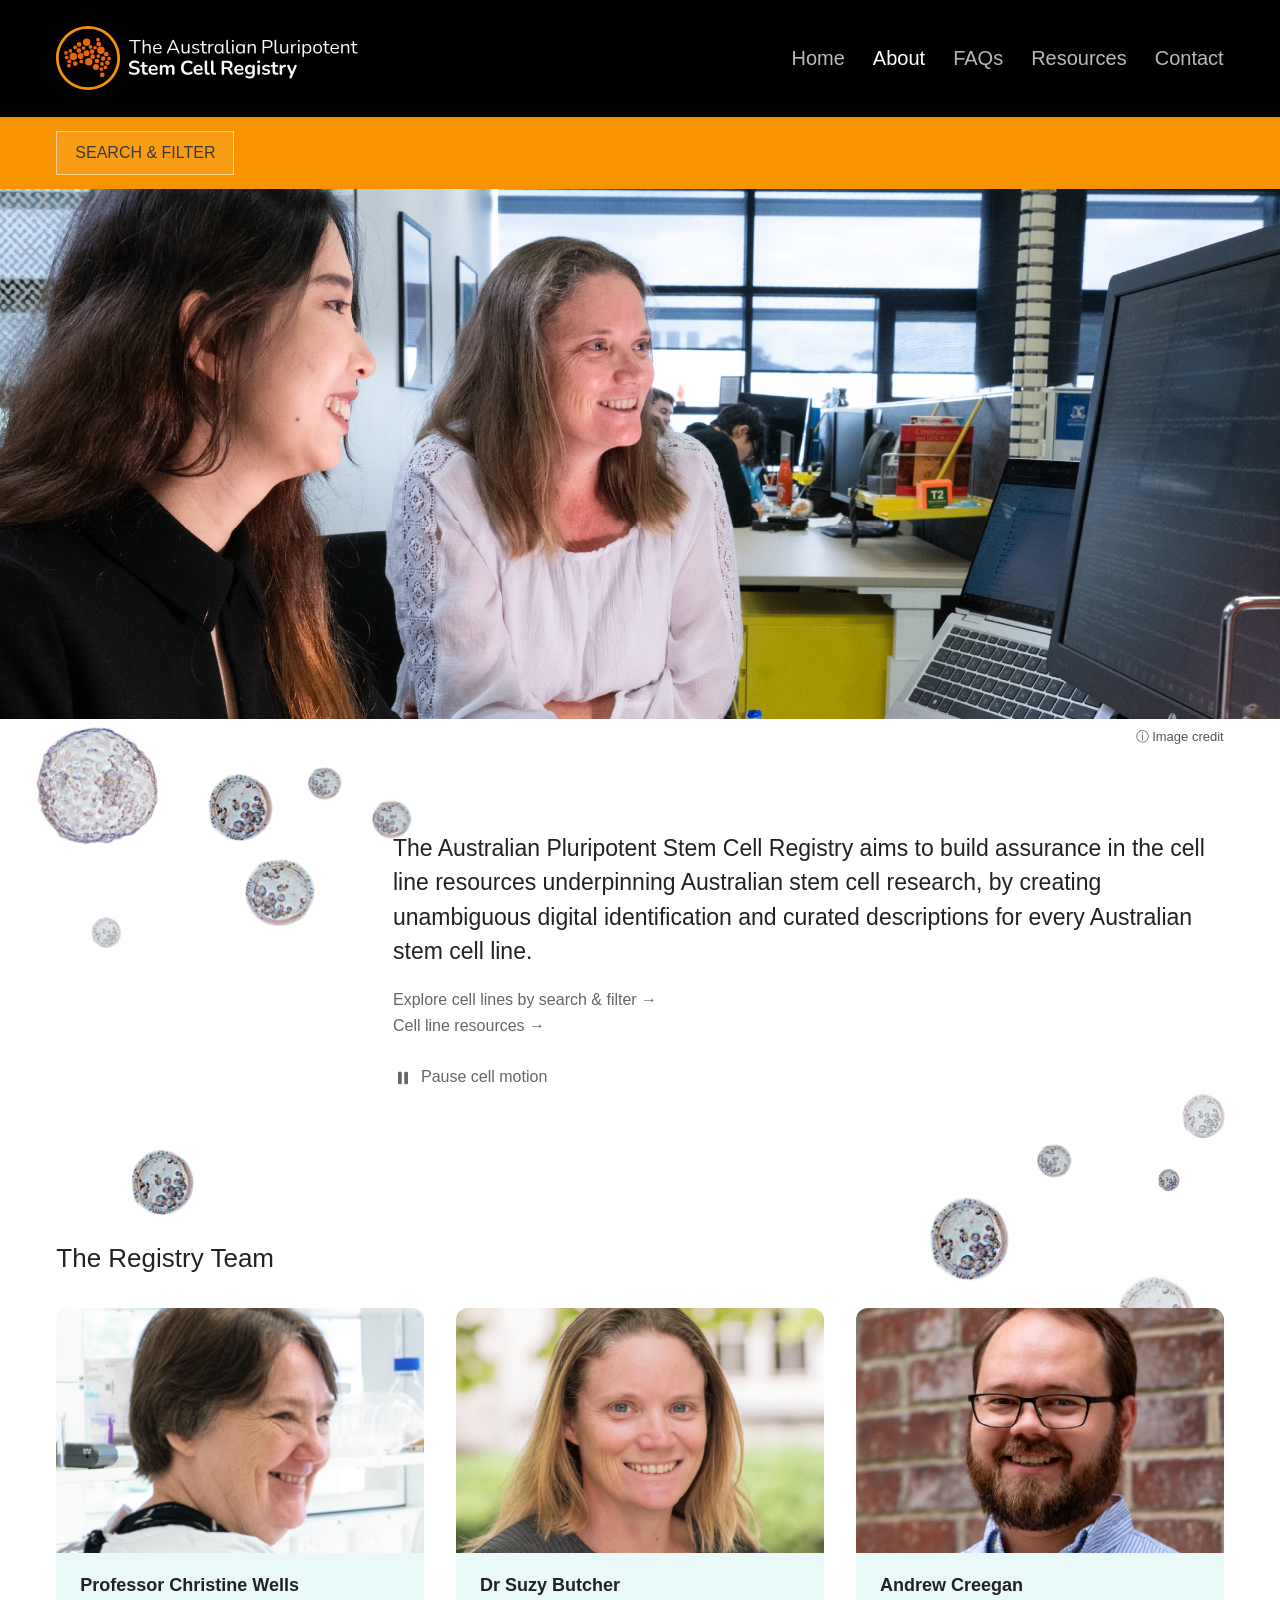
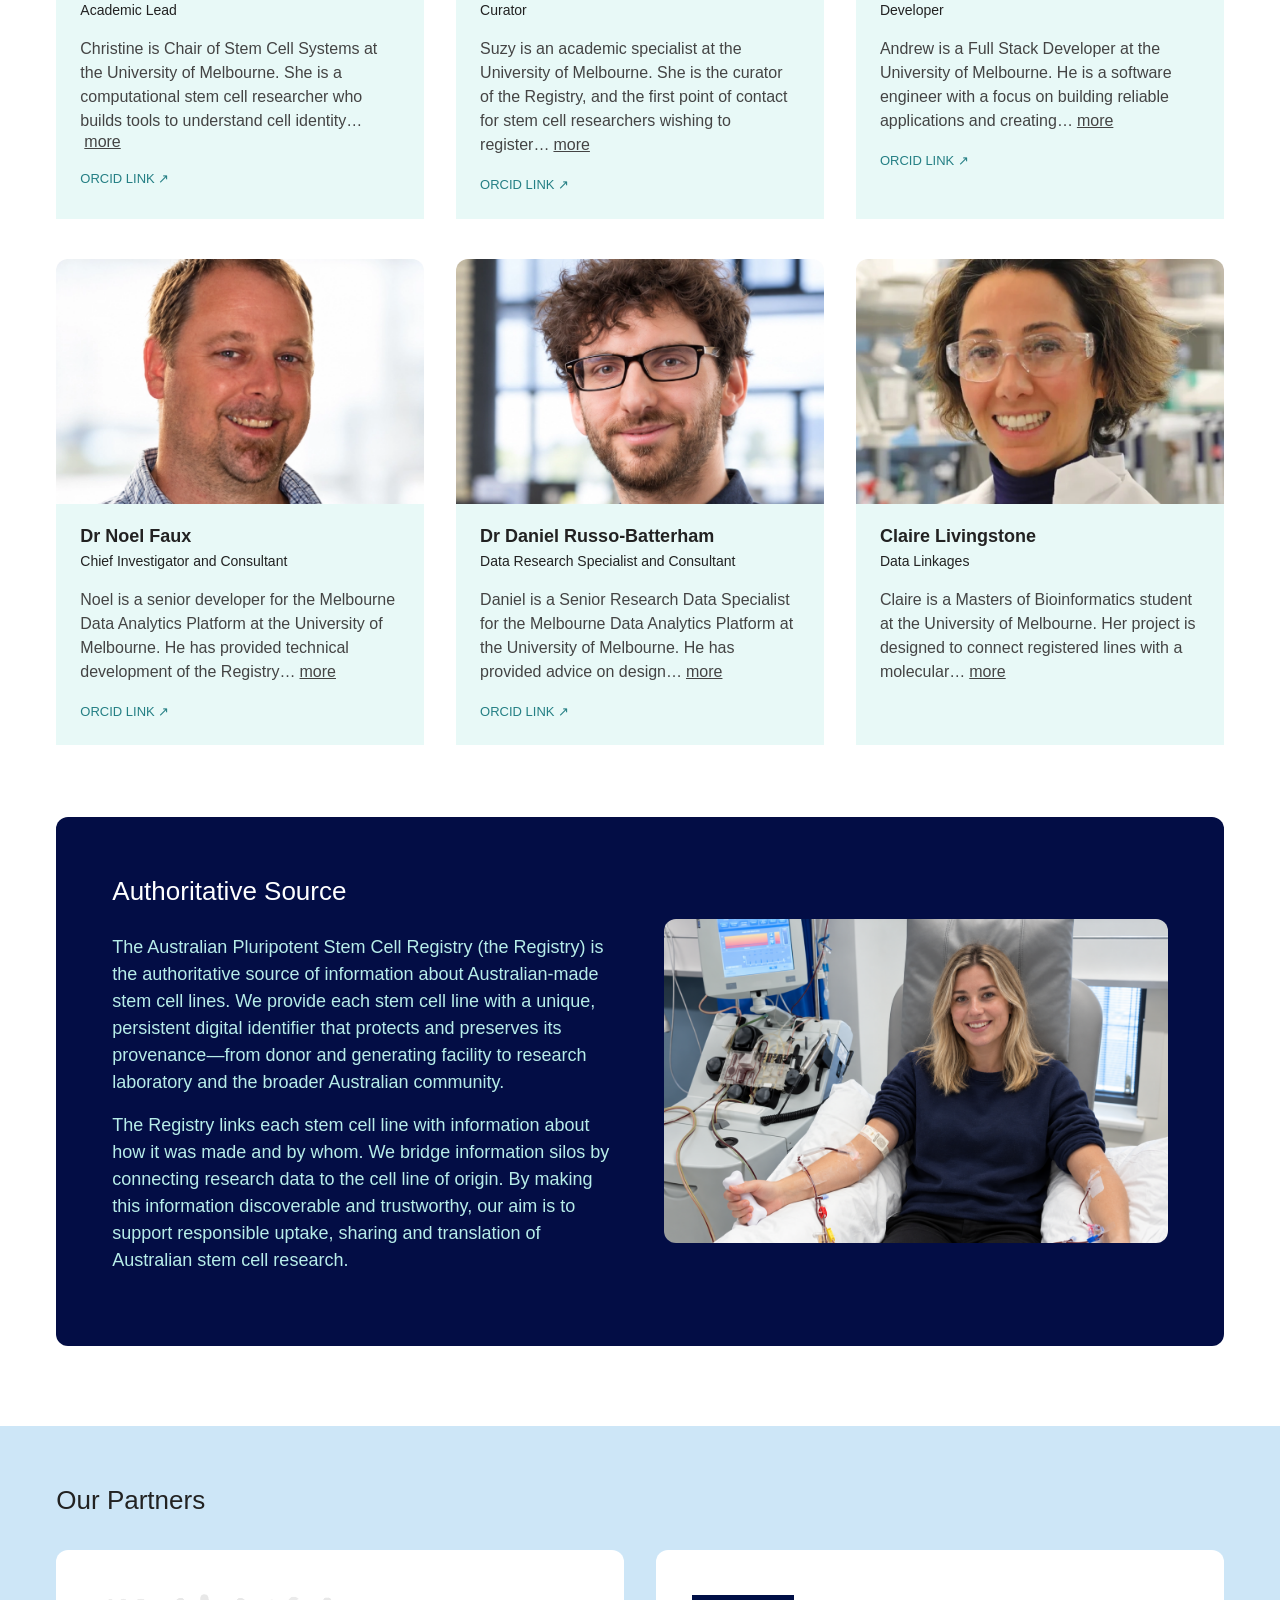
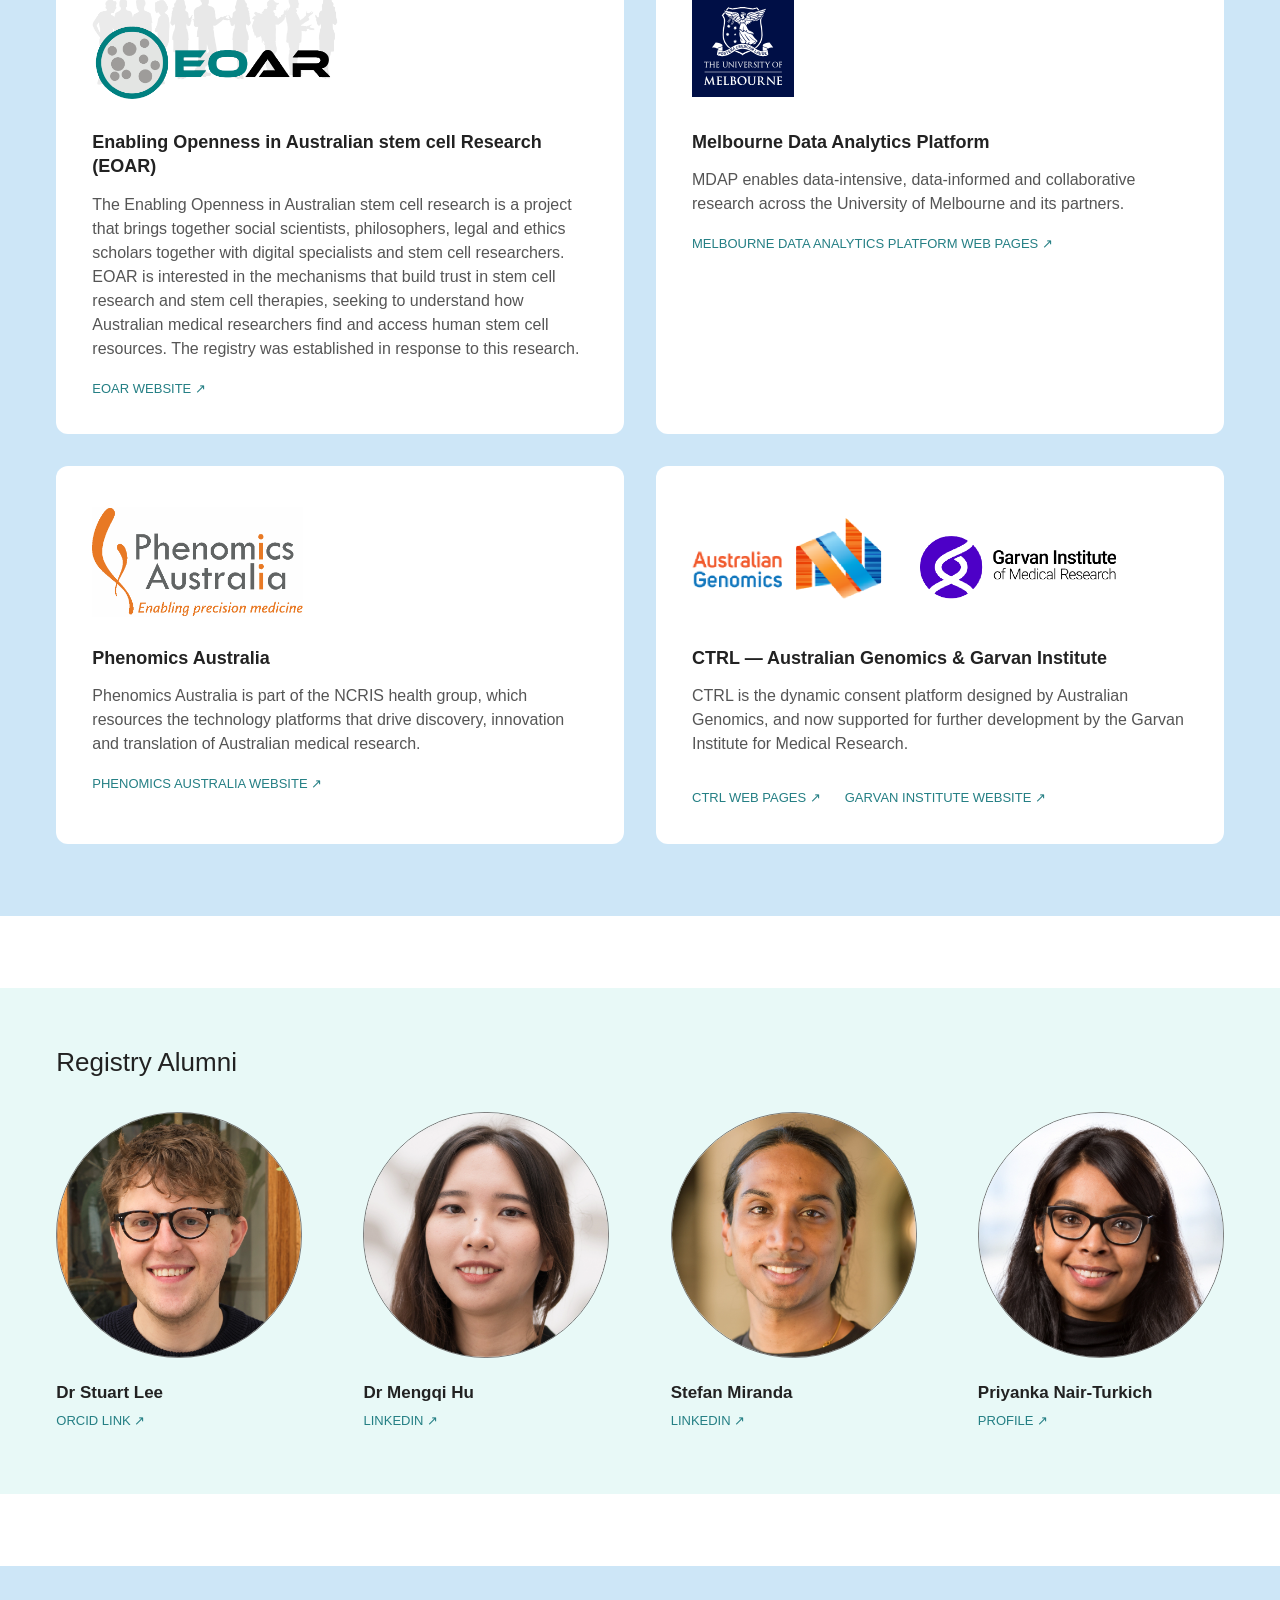
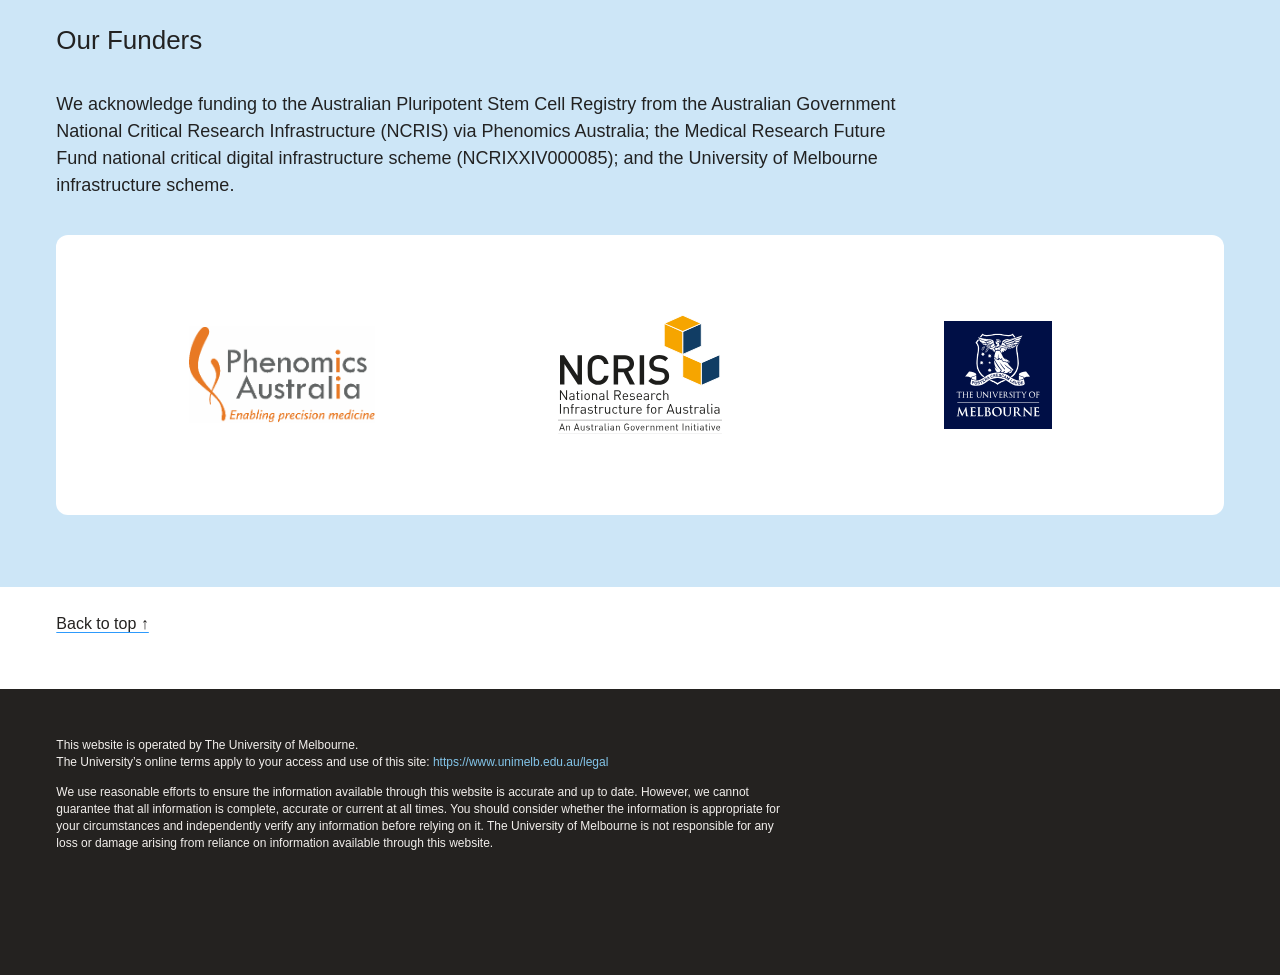
==== about.html @ 5d39347d "Update: 15.10.26 About, FAQs, Resources & Contact" ====
<!doctype html><html lang="en"><head><meta name="theme-color" content="#000000"><meta charset="utf-8"><meta name="viewport" content="width=device-width, initial-scale=1"><title>About | Australian Pluripotent Stem Cell Registry</title><link rel="stylesheet" href="https://rsms.me/inter/inter.css"><link rel="stylesheet" href="css/styles.css?v=20261008-mobile-margins"><link rel="stylesheet" href="css/content-pages.css"><link rel="stylesheet" href="css/site-navigation.css"><link rel="stylesheet" href="css/mobile-toolbars.css?v=20261008-shared-phone-margins"><link rel="stylesheet" href="css/footer.css?v=20261008-footer-draft"><link rel="stylesheet" href="css/about.css"></head><body class="content-page about-page"><header class="site-header">

    <div class="header-inner">

      <a href="home.html" class="logo">
        <img
          src="assets/asr-logo.svg?v=approved-20260928"
          alt="Australian Pluripotent Stem Cell Registry">
      </a>


      <nav class="desktop-nav" aria-label="Main navigation"><a href="home.html">Home</a><a href="about.html" aria-current="page">About</a><a href="faqs.html">FAQs</a><a href="resources.html">Resources</a><a href="contact.html">Contact</a></nav>


      <button
        class="mobile-menu-button"
        aria-label="Open menu">

        <span></span>
        <span></span>
        <span></span>

      </button>

    </div>

  </header><section class="listing-toolbar"><div class="toolbar-inner"><a class="filter-button" href="index.html?filter=open">SEARCH &amp; FILTER</a></div></section><figure class="about-banner"><picture><source media="(max-width:600px)" srcset="assets/about/about_banner_mobile.webp"><img src="assets/about/about_banner_desktop.webp" alt="Suzy and a colleague working together at a computer in the research office." fetchpriority="high"></picture><figcaption class="about-image-caption"><details class="about-image-credit"><summary>Image credit</summary><div class="about-credit-flag"><h2>Dr Mengqi Hu and Dr Suzy Butcher</h2><p>Menhqi's doctoral thesis revolved around the need for a national (Australian) stem cell registry. Her research involved... [Suzy &amp; Christine to provide details...]</p><p>Photography by Clickertie Portraita</p></div></details></figcaption></figure><main class="about-main"><h1 class="about-sr-only">About the Registry</h1><div class="about-intro-wrap"><div class="about-cells" aria-hidden="true"><img class="cell cell-1" src="assets/about/about-cells/about-cells-01.png" alt=""><img class="cell cell-2" src="assets/about/about-cells/about-cells-02.png" alt=""><img class="cell cell-3" src="assets/about/about-cells/about-cells-03.png" alt=""><img class="cell cell-4" src="assets/about/about-cells/about-cells-04.png" alt=""><img class="cell cell-5" src="assets/about/about-cells/about-cells-05.png" alt=""><img class="cell cell-7" src="assets/about/about-cells/about-cells-02.png" alt=""><img class="cell cell-8" src="assets/about/about-cells/about-cells-03.png" alt=""></div><div class="about-inner about-intro"><p>The Australian Pluripotent Stem Cell Registry aims to build assurance in the cell line resources underpinning Australian stem cell research, by creating unambiguous digital identification and curated descriptions for every Australian stem cell line.</p><nav aria-label="Related pages"><a href="index.html?filter=open">Explore cell lines by search &amp; filter →</a><a href="resources.html">Cell line resources →</a></nav><button class="cell-motion-toggle" type="button" aria-pressed="false"><svg class="motion-icon motion-icon-pause" viewBox="0 0 32 32" width="20" height="20" fill="currentColor" aria-hidden="true"><path d="M12 6H10A2 2 0 008 8V24a2 2 0 002 2h2a2 2 0 002-2V8a2 2 0 00-2-2zM22 6H20a2 2 0 00-2 2V24a2 2 0 002 2h2a2 2 0 002-2V8a2 2 0 00-2-2z"/></svg><svg class="motion-icon motion-icon-play" viewBox="0 0 32 32" width="20" height="20" fill="currentColor" aria-hidden="true"><path fill="none" d="M11,23a1,1,0,0,1-1-1V10a1,1,0,0,1,1.4473-.8945l12,6a1,1,0,0,1,0,1.789l-12,6A1.001,1.001,0,0,1,11,23Z"/><path d="M16,2A14,14,0,1,0,30,16,14,14,0,0,0,16,2Zm7.4473,14.8945-12,6A1,1,0,0,1,10,22V10a1,1,0,0,1,1.4473-.8945l12,6a1,1,0,0,1,0,1.789Z"/></svg><span class="motion-label">Pause cell motion</span></button></div></div><section class="about-inner about-team" aria-labelledby="team-heading"><h2 id="team-heading">The Registry Team</h2><div class="team-grid"><article class="team-card"><a class="team-photo" href="https://orcid.org/0000-0003-3133-3628" target="_blank" rel="noopener noreferrer" aria-label="ORCID profile for Professor Christine Wells"><img src="assets/about/christine-wells.webp" alt="Professor Christine Wells"></a><div class="team-copy"><h3>Professor Christine Wells</h3><p class="team-role">Academic Lead</p><p class="team-bio" id="team-bio-0">Christine is Chair of Stem Cell Systems at the University of Melbourne. She is a computational stem cell researcher who builds tools to understand cell identity…</p><button class="bio-toggle" aria-expanded="false" aria-controls="team-bio-0" data-short="Christine is Chair of Stem Cell Systems at the University of Melbourne. She is a computational stem cell researcher who builds tools to understand cell identity…" data-full="Christine is Chair of Stem Cell Systems at the University of Melbourne. She is a computational stem cell researcher who builds tools to understand cell identity, quality and stem cell potential. Christine is Scientific Director of the Registry, and architect of the Stemformatics.org collaboration platform.">more</button><a class="about-site-link" href="https://orcid.org/0000-0003-3133-3628" aria-label="ORCID profile for Professor Christine Wells" target="_blank" rel="noopener noreferrer">ORCID LINK ↗</a></div></article><article class="team-card"><a class="team-photo" href="https://orcid.org/0000-0003-0026-4922" target="_blank" rel="noopener noreferrer" aria-label="ORCID profile for Dr Suzy Butcher"><img src="assets/about/suzy-butcher.webp" alt="Dr Suzy Butcher"></a><div class="team-copy"><h3>Dr Suzy Butcher</h3><p class="team-role">Curator</p><p class="team-bio" id="team-bio-1">Suzy is an academic specialist at the University of Melbourne. She is the curator of the Registry, and the first point of contact for stem cell researchers wishing to register…</p><button class="bio-toggle" aria-expanded="false" aria-controls="team-bio-1" data-short="Suzy is an academic specialist at the University of Melbourne. She is the curator of the Registry, and the first point of contact for stem cell researchers wishing to register…" data-full="Suzy is an academic specialist at the University of Melbourne. She is the curator of the Registry, and the first point of contact for stem cell researchers wishing to register their lines. Suzy’s research training includes cell culture, microscopy, PCR and genomic techniques. Her PhD training was in bioinformatics. This gives her an understanding of the experimental systems needed for quality assurance in stem cell research.">more</button><a class="about-site-link" href="https://orcid.org/0000-0003-0026-4922" aria-label="ORCID profile for Dr Suzy Butcher" target="_blank" rel="noopener noreferrer">ORCID LINK ↗</a></div></article><article class="team-card andrew-card"><div class="andrew-cells" aria-hidden="true"><img class="cell andrew-cell-1" src="assets/about/about-cells/about-cells-02.png" alt=""><img class="cell andrew-cell-2" src="assets/about/about-cells/about-cells-03.png" alt=""><img class="cell andrew-cell-3" src="assets/about/about-cells/about-cells-06.png" alt=""><img class="cell andrew-cell-4" src="assets/about/about-cells/about-cells-02.png" alt=""><img class="cell andrew-cell-5" src="assets/about/about-cells/about-cells-06.png" alt=""></div><a class="team-photo" href="https://orcid.org/0000-0002-6394-4979" target="_blank" rel="noopener noreferrer" aria-label="ORCID profile for Andrew Creegan"><img src="assets/about/andrew-creegan.webp" alt="Andrew Creegan"></a><div class="team-copy"><h3>Andrew Creegan</h3><p class="team-role">Developer</p><p class="team-bio" id="team-bio-2">Andrew is a Full Stack Developer at the University of Melbourne. He is a software engineer with a focus on building reliable applications and creating…</p><button class="bio-toggle" aria-expanded="false" aria-controls="team-bio-2" data-short="Andrew is a Full Stack Developer at the University of Melbourne. He is a software engineer with a focus on building reliable applications and creating…" data-full="Andrew is a Full Stack Developer at the University of Melbourne. He is a software engineer with a focus on building reliable applications and creating clear, usable digital tools for researchers.">more</button><a class="about-site-link" href="https://orcid.org/0000-0002-6394-4979" aria-label="ORCID profile for Andrew Creegan" target="_blank" rel="noopener noreferrer">ORCID LINK ↗</a></div></article><article class="team-card"><a class="team-photo" href="https://orcid.org/0000-0003-4594-8818" target="_blank" rel="noopener noreferrer" aria-label="ORCID profile for Dr Noel Faux"><img src="assets/about/neil-faux.webp" alt="Dr Noel Faux"></a><div class="team-copy"><h3>Dr Noel Faux</h3><p class="team-role">Chief Investigator and Consultant</p><p class="team-bio" id="team-bio-3">Noel is a senior developer for the Melbourne Data Analytics Platform at the University of Melbourne. He has provided technical development of the Registry…</p><button class="bio-toggle" aria-expanded="false" aria-controls="team-bio-3" data-short="Noel is a senior developer for the Melbourne Data Analytics Platform at the University of Melbourne. He has provided technical development of the Registry…" data-full="Noel is a senior developer for the Melbourne Data Analytics Platform at the University of Melbourne. He has provided technical development of the registry prototype and remains a close collaborator on the project.">more</button><a class="about-site-link" href="https://orcid.org/0000-0003-4594-8818" aria-label="ORCID profile for Dr Noel Faux" target="_blank" rel="noopener noreferrer">ORCID LINK ↗</a></div></article><article class="team-card"><a class="team-photo" href="https://orcid.org/0000-0001-7550-528X" target="_blank" rel="noopener noreferrer" aria-label="ORCID profile for Dr Daniel Russo-Batterham"><img src="assets/about/daniel-russo-batterham.webp" alt="Dr Daniel Russo-Batterham"></a><div class="team-copy"><h3>Dr Daniel Russo-Batterham</h3><p class="team-role">Data Research Specialist and Consultant</p><p class="team-bio" id="team-bio-4">Daniel is a Senior Research Data Specialist for the Melbourne Data Analytics Platform at the University of Melbourne. He has provided advice on design…</p><button class="bio-toggle" aria-expanded="false" aria-controls="team-bio-4" data-short="Daniel is a Senior Research Data Specialist for the Melbourne Data Analytics Platform at the University of Melbourne. He has provided advice on design…" data-full="Daniel is a Senior Research Data Specialist for the Melbourne Data Analytics Platform at the University of Melbourne. He has provided advice on design of the database and user experience for the Registry.">more</button><a class="about-site-link" href="https://orcid.org/0000-0001-7550-528X" aria-label="ORCID profile for Dr Daniel Russo-Batterham" target="_blank" rel="noopener noreferrer">ORCID LINK ↗</a></div></article><article class="team-card"><div class="team-photo"><img src="assets/about/claire-livingstone.webp" alt="Claire Livingstone"></div><div class="team-copy"><h3>Claire Livingstone</h3><p class="team-role">Data Linkages</p><p class="team-bio" id="team-bio-5">Claire is a Masters of Bioinformatics student at the University of Melbourne. Her project is designed to connect registered lines with a molecular…</p><button class="bio-toggle" aria-expanded="false" aria-controls="team-bio-5" data-short="Claire is a Masters of Bioinformatics student at the University of Melbourne. Her project is designed to connect registered lines with a molecular…" data-full="Claire is a Masters of Bioinformatics student at the University of Melbourne. Her project is designed to connect registered lines with a molecular atlas to explore the quality and behaviour of Australian pluripotent stem cells.">more</button></div></article></div></section><section class="about-inner"><div class="about-authority"><div><h2>Authoritative Source</h2><p>The Australian Pluripotent Stem Cell Registry (the Registry) is the authoritative source of information about Australian-made stem cell lines. We provide each stem cell line with a unique, persistent digital identifier that protects and preserves its provenance—from donor and generating facility to research laboratory and the broader Australian community.</p><p>The Registry links each stem cell line with information about how it was made and by whom. We bridge information silos by connecting research data to the cell line of origin. By making this information discoverable and trustworthy, our aim is to support responsible uptake, sharing and translation of Australian stem cell research.</p></div><img src="assets/about/patient-clinical-scene.png" alt="Illustrative AI-generated scene of an adult donor seated beside a cell collection machine."></div></section><section class="about-partners"><div class="about-inner"><h2>Our Partners</h2><div class="partner-grid"><article class="partner-card"><div class="partner-logo"><a href="https://www.eoar.com.au" target="_blank" rel="noopener noreferrer" aria-label="EOAR website"><img src="assets/about/eoar_eoar.png" alt="Enabling Openness in Australian stem cell Research (EOAR)"></a></div><h3>Enabling Openness in Australian stem cell Research (EOAR)</h3><p>The Enabling Openness in Australian stem cell research is a project that brings together social scientists, philosophers, legal and ethics scholars together with digital specialists and stem cell researchers. EOAR is interested in the mechanisms that build trust in stem cell research and stem cell therapies, seeking to understand how Australian medical researchers find and access human stem cell resources. The registry was established in response to this research.</p><a class="about-site-link" href="https://www.eoar.com.au" target="_blank" rel="noopener noreferrer">EOAR WEBSITE ↗</a></article><article class="partner-card"><div class="partner-logo"><a href="https://www.unimelb.edu.au/mdap" target="_blank" rel="noopener noreferrer" aria-label="Melbourne Data Analytics Platform"><img src="assets/resources/uni-melb-logo.svg" alt="Melbourne Data Analytics Platform"></a></div><h3>Melbourne Data Analytics Platform</h3><p>MDAP enables data-intensive, data-informed and collaborative research across the University of Melbourne and its partners.</p><a class="about-site-link" href="https://www.unimelb.edu.au/mdap" target="_blank" rel="noopener noreferrer">MELBOURNE DATA ANALYTICS PLATFORM WEB PAGES ↗</a></article><article class="partner-card"><div class="partner-logo"><a href="https://phenomicsaustralia.org.au" target="_blank" rel="noopener noreferrer" aria-label="Phenomics Australia"><img src="assets/about/phenomics-australia.png" alt="Phenomics Australia"></a></div><h3>Phenomics Australia</h3><p>Phenomics Australia is part of the NCRIS health group, which resources the technology platforms that drive discovery, innovation and translation of Australian medical research.</p><a class="about-site-link" href="https://phenomicsaustralia.org.au" target="_blank" rel="noopener noreferrer">PHENOMICS AUSTRALIA WEBSITE ↗</a></article><article class="partner-card"><div class="partner-logo partner-logo-split"><img src="assets/about/AustGenomics-Garavan_austgenomics-garvaninstitute.png" alt="Australian Genomics and Garvan Institute of Medical Research"><a class="genomics-logo-link" href="https://www.australiangenomics.org.au/" target="_blank" rel="noopener noreferrer" aria-label="Australian Genomics website"></a><a class="garvan-logo-link" href="https://www.garvan.org.au/" target="_blank" rel="noopener noreferrer" aria-label="Garvan Institute website"></a></div><h3>CTRL — Australian Genomics &amp; Garvan Institute</h3><p>CTRL is the dynamic consent platform designed by Australian Genomics, and now supported for further development by the Garvan Institute for Medical Research.</p><div class="partner-site-links"><a class="about-site-link" href="https://www.australiangenomics.org.au/tools-and-resources/dynamic-consent-and-ctrl/" target="_blank" rel="noopener noreferrer">CTRL WEB PAGES ↗</a><a class="about-site-link" href="https://www.garvan.org.au/" target="_blank" rel="noopener noreferrer">GARVAN INSTITUTE WEBSITE ↗</a></div></article></div></div></section><section class="about-alumni"><div class="about-inner"><h2>Registry Alumni</h2><div class="alumni-grid"><article class="alumni-card"><img src="assets/about/Alumni_stuart-lee.webp" alt="Dr Stuart Lee"><h3>Dr Stuart Lee</h3><a class="about-site-link" href="https://orcid.org/0000-0003-1179-8436" target="_blank" rel="noopener noreferrer">ORCID LINK ↗</a></article><article class="alumni-card"><img src="assets/about/Alumni_mengqui-hu.webp" alt="Dr Mengqi Hu"><h3>Dr Mengqi Hu</h3><a class="about-site-link" href="https://www.linkedin.com/in/mengqi-hu-phd-2a48b1208/" target="_blank" rel="noopener noreferrer">LINKEDIN ↗</a></article><article class="alumni-card"><img src="assets/about/Alumni_stephan-miranda.webp" alt="Stefan Miranda"><h3>Stefan Miranda</h3><a class="about-site-link" href="https://www.linkedin.com/in/stefan-miranda-774929246/" target="_blank" rel="noopener noreferrer">LINKEDIN ↗</a></article><article class="alumni-card"><img src="assets/about/Alumni_priyanka-nair-turkich.webp" alt="Priyanka Nair-Turkich"><h3>Priyanka Nair-Turkich</h3><a class="about-site-link" href="https://findanexpert.unimelb.edu.au/profile/783636-priyanka-nair-turkich" target="_blank" rel="noopener noreferrer">PROFILE ↗</a></article></div></div></section><section class="about-funders"><div class="about-inner"><h2>Our Funders</h2><p>We acknowledge funding to the Australian Pluripotent Stem Cell Registry from the Australian Government National Critical Research Infrastructure (NCRIS) via Phenomics Australia; the Medical Research Future Fund national critical digital infrastructure scheme (NCRIXXIV000085); and the University of Melbourne infrastructure scheme.</p><div class="funders-logos"><a href="https://phenomicsaustralia.org.au" aria-label="Phenomics Australia" target="_blank" rel="noopener noreferrer"><img src="assets/about/phenomics-australia.png" alt="Phenomics Australia"></a><a class="funder-ncris" href="https://www.education.gov.au/ncris" target="_blank" rel="noopener noreferrer" aria-label="NCRIS home page"><img src="assets/about/NCRIS.svg" alt="NCRIS"></a><a class="funder-unimelb" href="https://www.unimelb.edu.au/" target="_blank" rel="noopener noreferrer" aria-label="University of Melbourne home page"><img src="assets/resources/uni-melb-logo.svg" alt="The University of Melbourne"></a></div></div></section></main><div class="page-back-top"><a href="#">Back to top ↑</a></div><footer class="site-footer"><div class="footer-inner"><div class="footer-copy"><p>This website is operated by The University of Melbourne.<br>The University’s online terms apply to your access and use of this site: <a href="https://www.unimelb.edu.au/legal" target="_blank" rel="noopener noreferrer">https://www.unimelb.edu.au/legal</a></p><p>We use reasonable efforts to ensure the information available through this website is accurate and up to date. However, we cannot guarantee that all information is complete, accurate or current at all times. You should consider whether the information is appropriate for your circumstances and independently verify any information before relying on it. The University of Melbourne is not responsible for any loss or damage arising from reliance on information available through this website.</p></div></div></footer><script src="js/site-navigation.js?v=desktop-click-fix"></script><script src="js/about.js"></script></body></html>
---- css/styles.css ----
/* ========================================
   BASIC RESET
======================================== */

* {
  box-sizing: border-box;
  font-variant-numeric: slashed-zero !important;
  /* Inter: slashed zero, lowercase l with a curved tail, uppercase I with crossbars. */
  font-feature-settings: "zero" 1, "cv05" 1, "cv08" 1 !important;
}

body {
  margin: 0;

  font-family: "Inter", Arial, Helvetica, sans-serif;
  color: #222222;
  background: #fff4e7;
}

body.filter-is-open {
  overflow: hidden;
}

button {
  font: inherit;
}


/* ========================================
   HEADER
======================================== */

.site-header {
  background: #000000;
  color: #ffffff;
}

.header-inner {
  max-width: 1366px;

  min-height: clamp(
    100px,
    calc(72px + 3.5vw),
    120px
  );

  margin: 0 auto;

  padding-block: clamp(
    18px,
    calc(9.5px + 1.06vw),
    24px
  );

  padding-inline: clamp(
    20px,
    4.4vw,
    60px
  );

  display: flex;
  align-items: center;
  justify-content: space-between;
}


/* ========================================
   LOGO
======================================== */

.logo img {
  display: block;

  width: 301.875px;
  height: auto;
}


/* ========================================
   DESKTOP NAVIGATION
======================================== */

.desktop-nav {
  display: flex;

  gap: 28px;
}

.desktop-nav a {
  color: #bab9b9;

  text-decoration: none;

  font-size: 20px;
}

.desktop-nav a:hover,
.desktop-nav a:active,
.desktop-nav a:focus-visible,
.desktop-nav a[aria-current] {
  color: #ffffff;

  text-decoration: none;
}


/* ========================================
   MOBILE MENU ICON
======================================== */

.mobile-menu-button {
  display: none;

  width: 44px;
  height: 44px;

  padding: 8px;

  border: 0;

  background: transparent;

  cursor: pointer;
}

.mobile-menu-button span {
  display: block;

  height: 2px;

  margin: 6px 0;

  background: #ffffff;
}


/* ========================================
   LISTING TOOLBAR
======================================== */

.listing-toolbar {
  background: #f79400;

  color: #ffffff;
}

.toolbar-inner {
  max-width: 1366px;
  min-height: 72px;

  margin: 0 auto;

  padding-block: 12px;

  padding-inline: clamp(
    20px,
    4.4vw,
    60px
  );

  display: flex;
  align-items: center;

  gap: 20px;

  font-size: 14px;
}


/* ========================================
   RESULT COUNT
======================================== */

.result-count {
  display: flex;
  align-items: center;

  gap: 4px;

  white-space: nowrap;
}


/* ========================================
   DISPLAY CONTROL
======================================== */

.display-control {
  position: relative;

  margin-right: auto;

  white-space: nowrap;
}

.display-trigger {
  display: flex;
  align-items: center;

  gap: 5px;

  list-style: none;

  cursor: pointer;
}


/* Remove browser's default details marker */

.display-trigger::marker {
  content: "";
}

.display-trigger::-webkit-details-marker {
  display: none;
}


/* Keep selected value at constant width */

#display-value {
  display: inline-block;

  min-width: 30px;

  text-align: center;
}


/* Custom display arrow */

.display-arrow {
  width: 8px;
  height: 8px;

  margin-left: 2px;
  margin-right: 2px;

  border-right: 1.5px solid #f9e2c2;
  border-bottom: 1.5px solid #f9e2c2;

  transform: rotate(225deg);

  transition:
    transform 0.2s ease,
    border-color 0.15s ease;
}


/* Display arrow hover / open state */

.display-control:hover .display-arrow,
.display-control[open] .display-arrow {
  transform: rotate(405deg);

  border-color: #ffffff;
}


/* Dropdown menu */

.display-menu {
  display: none;

  position: absolute;

  top: calc(100% + 10px);
  left: 48px;

  min-width: 72px;

  padding: 6px 0;

  background: #ffffff;

  border-radius: 2px;

  box-shadow:
    0 5px 15px rgba(0, 0, 0, 0.18);

  z-index: 20;
}


/* Show dropdown */

.display-control:hover .display-menu,
.display-control[open] .display-menu {
  display: block;
}


/* Dropdown options */

.display-menu button {
  display: block;

  width: 100%;

  border: 0;

  padding: 8px 14px;

  background: transparent;

  color: #333333;

  text-align: left;

  cursor: pointer;
}

.display-menu button:hover {
  background: #eef4fb;
}

.display-menu button.selected-option {
  background: #dce9f7;

  font-weight: 600;
}


/* ========================================
   PAGINATION
======================================== */

.pagination {
  display: flex;
  align-items: center;

  gap: 8px;
}

.page-arrow {
  width: 36px;
  height: 36px;

  flex: 0 0 36px;

  display: flex;
  align-items: center;
  justify-content: center;

  border: 0;

  padding: 0;

  background: transparent;

  color: #f9e2c2;

  cursor: pointer;
}

.page-arrow svg {
  display: block;

  width: 24px;
  height: 24px;

  fill: none;

  stroke: currentColor;
  stroke-width: 1.5;

  stroke-linecap: round;
  stroke-linejoin: round;
  stroke-miterlimit: 10;
}

.page-arrow:hover {
  color: #ffffff;
}


/* Current page */

.page-number {
  display: flex;
  align-items: center;

  gap: 8px;

  white-space: nowrap;
}

.page-number strong {
  display: flex;
  align-items: center;
  justify-content: center;

  min-width: 46px;
  height: 34px;

  padding: 0 10px;

  background: #f9e2c2;
  border-radius: 2px;

  color: #555555;

  text-align: center;
}


/* ========================================
   FILTER BUTTON
======================================== */

.filter-button {
  border: 1px solid rgba(
    255,
    255,
    255,
    0.55
  );

  padding: 12px 18px;

  color: #ffffff;

  background: rgba(
    255,
    255,
    255,
    0.08
  );

  cursor: pointer;
}

.filter-button:hover {
  background: #eb6608;
}


/* ========================================
   CELL LINE LISTING
======================================== */

.cell-line-list {
  max-width: 1366px;

  margin: 0 auto;

  padding-inline: clamp(
    20px,
    4.4vw,
    60px
  );

  padding-top: 28px;
}


/* Seven-column structure */

.cell-line-headings,
.cell-line-row {
  display: grid;

  grid-template-columns:
    minmax(170px, 1.05fr)
    minmax(0, 1.55fr)
    minmax(0, 1.10fr)
    minmax(0, 1.65fr)
    minmax(0, 0.70fr)
    minmax(105px, 1.25fr)
    minmax(0, 1.15fr);

  column-gap: clamp(
    14px,
    1.75vw,
    24px
  );
}


/* Column headings */

.cell-line-headings {
  padding-bottom: 10px;

  border-bottom: 1px solid #b8b8b8;

  font-size: 11px;
  font-weight: 600;
}


/* Individual table row */

.cell-line-row {
  padding-block: 18px;

  border-bottom: 1px solid #d5d5d5;

  font-size: 14px;
  line-height: 1.4;
}


/* Identifier link */

.cell-identifier a {
  color: #222222;

  font-weight: 600;

  text-decoration-line: underline;
  text-decoration-color: #2d9afc;
  text-decoration-thickness: 1px;
  text-underline-offset: 3px;

  white-space: nowrap;
}

.cell-identifier a:hover {
  color: #2d9afc;
}

.cell-locus {
  min-width: 0;
  overflow-wrap: anywhere;
  word-break: normal;
}

.locus-entry {
  display: block;
}

.locus-entry + .locus-entry {
  margin-top: 4px;
}


/* ========================================
   DESKTOP TABLE FIELD
   961px and above
======================================== */

@media (min-width: 961px) {

  .cell-line-list {
    width: calc(
      100% - (2 * clamp(16px, 2.2vw, 30px))
    );

    max-width: 1306px;

    margin: 28px auto 0;

    padding: 30px;

    background: #ffffff;

    border: 1px solid #c8c8c8;
    border-radius: 2px;
  }

}


/* ========================================
   NARROW DESKTOP TABLE
   961px–1000px
======================================== */

@media (max-width: 1000px) and (min-width: 961px) {

  .cell-line-list {
    padding: clamp(
      20px,
      2.5vw,
      30px
    );
  }

  .cell-line-headings,
  .cell-line-row {
    column-gap: clamp(
      12px,
      1.4vw,
      16px
    );
  }

}


/* ========================================
   COMPACT DESKTOP / TABLET
   801px–1099px
======================================== */

@media (max-width: 1099px) and (min-width: 801px) {

  .current-search-label {
    display: none;
  }

  .toolbar-inner {
    gap: 20px;
  }

}


/* ========================================
   WIDE CELL LINE CARD
   601px–960px
======================================== */

@media (max-width: 960px) and (min-width: 601px) {

  .cell-line-headings {
    display: none;
  }


  /* Change table row to wide card */

  .cell-line-row {
    display: grid;

    grid-template-columns:
      minmax(0, 1.35fr)
      minmax(0, 1fr);

    grid-template-areas:
      "identifier identifier"
      "alternative alternative"
      "contact variant"
      "disease locus"
      "disease status";

    column-gap: 32px;
    row-gap: 20px;

    padding: 24px;

    border: 1px solid #d5d5d5;
    border-radius: 2px;

    background: #ffffff;
  }


  /* Position fields */

  .cell-identifier {
    grid-area: identifier;
  }

  .cell-alternative {
    grid-area: alternative;
  }

  .cell-contact {
    grid-area: contact;
  }

  .cell-disease {
    grid-area: disease;
  }

  .cell-variant {
    grid-area: variant;
  }

  .cell-locus {
    grid-area: locus;
  }

  .cell-status {
    grid-area: status;
  }


  /* Labels within card */

  .cell-field::before {
    content: attr(data-label);

    display: block;

    margin-bottom: 5px;

    font-size: 11px;
    font-weight: 600;
    line-height: 1.2;
  }

}

@media (max-width: 960px) {
  .cell-line-row + .cell-line-row {
    margin-top: 18px;
  }
}


/* ========================================
   HEADER NAVIGATION
   860px AND BELOW
======================================== */

@media (max-width: 860px) {

  .desktop-nav {
    display: none;
  }

  .mobile-menu-button {
    display: block;
  }

}


/* ========================================
   MOBILE
   800px AND BELOW
======================================== */

@media (max-width: 800px) {

  .logo img {
    width: 295.8375px;

    max-width: calc(
      100vw - 100px
    );
  }


  /* Remove words Current Search */

  .current-search-label {
    display: none;
  }


  /* Remove word Display */

  .display-label {
    display: none;
  }


  .toolbar-inner {
    gap: 12px;

    flex-wrap: wrap;
  }


  /* Hide desktop pagination arrows */

  .page-arrow {
    display: none;
  }


  .page-number strong {
    background: rgba(
      255,
      255,
      255,
      0.12
    );

    color: #ffffff;
  }


  .filter-button {
    margin-left: auto;
  }

}

/* ========================================
   FILTER OVERLAY
======================================== */

.filter-overlay {
  display: none;

  position: fixed;

  left: 0;
  right: 0;
  bottom: 0;

  /*
  Same alignment edge used by the header.

  Up to 1366px this follows the fluid page gutter.
  Above 1366px it also accounts for the centred
  maximum-width header.
  */

  --page-edge: max(
    clamp(20px, 4.4vw, 60px),
    calc((100vw - 1366px) / 2 + 60px)
  );

  /*
  The text in the 250px-wide logo begins
  approximately 93px to the right of the
  logo symbol's left edge.
  */

  --logo-text-offset: 93px;

  background: rgba(119, 50, 3, 0.80);

  z-index: 1000;

  padding-bottom: 40px;
}


/* Open state */

.filter-overlay.is-open {
  display: block;
}


/* ========================================
   FILTER PANEL
======================================== */

.filter-panel {
  width: auto;
  height: 100%;

  /*
  DESKTOP:
  Left aligns with T / P / R of logo text.
  Right aligns with Contact.
  */

  margin-left:
    calc(
      var(--page-edge) +
      var(--logo-text-offset)
    );

  margin-right:
    var(--page-edge);

  overflow-y: auto;

  background: #fff4e7;

  border-radius: 0 0 2px 2px;

  box-shadow:
    0 12px 40px rgba(0, 0, 0, 0.22);
}


/* ========================================
   FILTER PANEL HEADER
======================================== */

.filter-panel-header {
  min-height: 52px;

  padding: 8px 20px;

  display: flex;
  align-items: center;
  justify-content: flex-end;

  background: #fff4e7;
}


/* Close button */

.filter-close {
  width: 40px;
  height: 40px;

  border: 0;

  background: transparent;

  color: #222222;

  font-size: 30px;
  line-height: 1;

  cursor: pointer;
}


/* Filter content */

.filter-panel-content {
  min-height: 500px;

  padding: 0 30px 30px;
}

/* ========================================
   FILTER FORM
======================================== */
.filter-form { max-width: 920px; margin: 0 auto; }
.filter-actions-top, .filter-actions-bottom { display: flex; align-items: center; gap: 24px; padding: 12px 0 22px; }
.filter-actions-bottom { border-top: 1px solid #cbbba9; padding-top: 26px; margin-top: 8px; }
.filter-apply-button { border: 0; border-radius: 2px; padding: 13px 22px; background: #f26500; color: #fff; font-weight: 600; cursor: pointer; }
.filter-clear-button { border: 0; padding: 8px 0; background: transparent; color: #1475bd; font-weight: 600; cursor: pointer; }
.current-filter-summary { margin: 0 0 20px; }
.current-filter-summary[hidden] { display: none; }
.current-filter-title { display: block; font-size: 14px; font-weight: 400; margin-bottom: 8px; }
.current-filter-values { min-height: 46px; padding: 12px 18px; background: #fff; border: 1px solid #dfcfbd; }
.current-filter-values { display: flex; flex-wrap: wrap; gap: 8px; }
.current-filter-value { padding: 6px 9px; background: #eef4fb; border: 1px solid #dfcfbd; font-size: 13px; }
.filter-section { border-top: 1px solid #cbbba9; }
.filter-accordion-heading { min-height: 56px; display: flex; align-items: center; justify-content: space-between; gap: 16px; font-size: 16px; font-weight: 600; list-style: none; cursor: pointer; }
.filter-accordion-heading::marker { content: ''; }
.filter-accordion-heading::-webkit-details-marker { display: none; }
.filter-accordion-arrow { flex: 0 0 18px; font-size: 25px; line-height: 1; font-weight: 400; text-align: center; }
.filter-accordion-arrow::before { content: '+'; }
.filter-accordion[open] > .filter-accordion-heading .filter-accordion-arrow::before { content: '−'; }
.filter-section-body { padding: 2px 0 25px; }
.filter-field-label { display: block; font-size: 14px; margin-bottom: 8px; }
.filter-name-control { position: relative; }
.filter-text-input { width: 100%; min-height: 44px; padding: 10px 42px 10px 12px; border: 1px solid #b9aa9c; border-radius: 2px; background: #fff; font: inherit; }
.filter-text-input::placeholder { color: #737373; opacity: 1; }
.search-icon { position: absolute; right: 14px; top: 50%; transform: translateY(-50%); font-size: 28px; line-height: 1; pointer-events: none; }
.filter-examples { margin: 9px 0 0; color: #5f5f5f; font-size: 13px; line-height: 1.5; }
.filter-checkbox { display: flex; align-items: flex-start; gap: 10px; min-width: 0; font-size: 14px; line-height: 1.4; cursor: pointer; }
.filter-checkbox input { width: 17px; height: 17px; margin: 1px 0 0; flex: 0 0 17px; accent-color: #f26500; }
.filter-section-body > .filter-checkbox, .filter-tree-children > .filter-checkbox { margin: 10px 0; }
.filter-tree-node { margin: 10px 0; }
.filter-section-body[data-filter-group="Disease"] { display: flex; flex-direction: column; gap: 15px; }
.filter-section-body[data-filter-group="Disease"] > .filter-checkbox,
.filter-section-body[data-filter-group="Disease"] > .filter-tree-node { margin: 0; }
.filter-section-body[data-filter-group="Disease"] > .filter-checkbox,
.filter-section-body[data-filter-group="Disease"] > .filter-tree-node > .filter-tree-row > .filter-checkbox,
.filter-section-body[data-filter-group="Disease"] input[value="Epilepsy and Seizure Disorders"] + span { font-weight: 700; }
.filter-section-body[data-filter-group="Disease"] input[value="Epilepsy"] + span { font-weight: 600; }
.filter-section-body[data-filter-group="Disease"] .disease-count { font-weight: 400; }
.filter-count { font-weight: 400; }
.filter-section-body[data-filter-group="Disease"] > .filter-tree-node > .filter-tree-row > .tree-toggle { height: 20px; }
.filter-tree-row { display: flex; align-items: flex-start; gap: 10px; }
.filter-tree-row > .filter-checkbox { flex: 1; }
.tree-toggle { display: inline-flex; align-items: center; justify-content: center; width: 28px; height: 26px; flex: 0 0 28px; padding: 0; border: 1px solid #b9aa9c; border-radius: 2px; background: transparent; color: #222; font-size: 20px; line-height: 1; cursor: pointer; }
.tree-toggle.tree-chevron { border: 0; }
.tree-chevron::before { content: ''; width: 9px; height: 9px; border-top: 2px solid currentColor; border-right: 2px solid currentColor; transform: rotate(45deg); transition: transform 0.2s ease; }
.tree-chevron[aria-expanded="true"]::before { transform: rotate(135deg); }
.filter-tree-children { margin-left: 25px; padding-left: 12px; border-left: 1px solid #d8c8b8; }
.filter-tree-children[hidden] { display: none; }
.disease-subcategories { display: flex; flex-direction: column; gap: 12px; margin-top: 12px; }
.disease-subcategories > .filter-checkbox { margin: 0; }
.disease-subcategories > .disease-level-2 { margin-left: 20px; }
.disease-subcategories > .disease-level-3 { margin-left: 40px; }
.disease-subcategories > .disease-level-4 { margin-left: 60px; }
.disease-subcategories > .disease-level-5 { margin-left: 80px; }
.disease-subcategories > .disease-level-6 { margin-left: 100px; }
.filter-section-body[data-filter-group="Research organisation"] {
  display: flex;
  flex-direction: column;
  gap: 15px;
}
.filter-section-body[data-filter-group="Research organisation"] > .filter-tree-node { margin: 0; }
.filter-section-body[data-filter-group="Research organisation"] .organisation-subcategories {
  display: flex;
  flex-direction: column;
  gap: 12px;
  margin-top: 12px;
}
.filter-section-body[data-filter-group="Disease"] .disease-subcategories[hidden],
.filter-section-body[data-filter-group="Research organisation"] .organisation-subcategories[hidden] {
  display: none;
}
.filter-section-body[data-filter-group="Research organisation"] .organisation-subcategories > .filter-checkbox,
.filter-section-body[data-filter-group="Research organisation"] .organisation-subcategories > .filter-tree-node {
  margin-top: 0;
  margin-bottom: 0;
}
.organisation-root > .filter-tree-row > .filter-checkbox,
.organisation-institute > .filter-tree-row > .filter-checkbox,
.organisation-root > .filter-tree-children > .organisation-institute {
  font-weight: 700;
}
.organisation-subcategories > .organisation-level-1 {
  font-weight: 600;
}
.organisation-subcategories > .organisation-level-2 {
  margin-left: 20px;
  font-weight: 400;
}

@media (max-width: 799px) {
  .filter-section-body[data-filter-group="Disease"] .disease-subcategories {
    margin-left: 27px;
    padding-left: 0;
    border-left: 0;
  }

  .filter-section-body[data-filter-group="Disease"] .disease-subcategories > .disease-level {
    margin-left: 0;
  }

  .filter-section-body[data-filter-group="Research organisation"] .organisation-subcategories {
    margin-left: 27px;
    padding-left: 0;
    border-left: 0;
  }

  .filter-section-body[data-filter-group="Research organisation"] .organisation-subcategories > .organisation-item {
    margin-left: 0;
  }
}

.filter-subheading { margin: 22px 0 12px; font-size: 13px; font-weight: 700; }
.variant-help { margin: 3px 0 20px; font-size: 14px; line-height: 1.6; }
.variant-help a { color: #1475bd; }
.filter-section-body[data-filter-group="Variant"] > .filter-checkbox { margin: 10px 0; }
.filter-apply-button:focus-visible, .filter-clear-button:focus-visible, .tree-toggle:focus-visible, .filter-accordion-heading:focus-visible, .filter-close:focus-visible, .filter-text-input:focus-visible { outline: 3px solid #1776ba; outline-offset: 2px; }
@media (max-width: 700px) { .filter-actions-top, .filter-actions-bottom { gap: 12px; flex-wrap: wrap; } .filter-apply-button { padding: 11px 13px; } .filter-panel-content { padding: 0 18px 25px; } }

/* Accessibility helper */

.visually-hidden {
  position: absolute;

  width: 1px;
  height: 1px;

  padding: 0;
  margin: -1px;

  overflow: hidden;

  clip: rect(0, 0, 0, 0);

  white-space: nowrap;

  border: 0;
}


/* ========================================
   FILTER DRAWER ALIGNMENT
   920px and below
======================================== */

@media (max-width: 920px) {

  .filter-panel {

    /*
    At narrower widths the drawer moves left
    and aligns with the left edge of the
    Australian logo symbol.
    */

    margin-left:
      var(--page-edge);

    margin-right:
      var(--page-edge);
  }

}

/* ========================================
   MOBILE PAGE JUMP
======================================== */

.mobile-page-jump {
  display: none;
}

.mobile-page-jump-button {
  border: 0;

  padding: 10px 16px;

  border-radius: 2px;

  background: #f26500;

  color: #f9e2c2;

  font: inherit;

  cursor: pointer;
}

.mobile-page-jump-button strong {
  color: #ffffff;
}

.mobile-page-jump-button:hover {
  color: #ffffff;
}


/* ========================================
   SMALL SCREEN
   600px AND BELOW
======================================== */

@media (max-width: 600px) {

  /* Simplify toolbar */

  .display-control {
    display: none;
  }

  .pagination {
    display: none;
  }

  .toolbar-inner {
    flex-wrap: nowrap;
    justify-content: space-between;
  }

  .result-count {
    margin-right: auto;
  }

  .filter-button {
    margin-left: 0;
  }


  /* Mobile page jump */

  .mobile-page-jump {
    display: flex;

    justify-content: center;

    padding: 18px 20px 12px;
  }


  /* ========================================
     MOBILE CELL LINE CARD
  ======================================== */

  .cell-line-headings {
    display: none;
  }

  .cell-line-row {
    display: grid;

    grid-template-columns: 1fr;

    row-gap: 18px;

    padding: 22px 20px;

    border: 1px solid #d5d5d5;
    border-radius: 2px;

    background: #ffffff;
  }

  .cell-field::before {
    content: attr(data-label);

    display: block;

    margin-bottom: 5px;

    font-size: 11px;
    font-weight: 600;
    line-height: 1.2;
  }

}

@media (max-width: 700px) {

  .filter-form-intro {
    display: block;
  }

  .filter-clear-button {
    margin-top: 10px;
  }

  .disease-options {
    grid-template-columns: 1fr;
  }

}

/* Charcoal labels and controls on the orange toolbar. */
.listing-toolbar,
.listing-toolbar .filter-button,
.listing-toolbar .filter-button:hover,
.listing-toolbar .page-arrow,
.listing-toolbar .page-arrow:hover,
.listing-toolbar .page-number strong{color:#3b3938}
.listing-toolbar .display-arrow,
.listing-toolbar .display-control:hover .display-arrow,
.listing-toolbar .display-control[open] .display-arrow{border-color:#3b3938}

/* Consistent text size across orange bars; action icon dimensions stay unchanged. */
.listing-toolbar .toolbar-inner,
.listing-toolbar .toolbar-inner a,
.listing-toolbar .filter-button,
.listing-toolbar .result-count,
.listing-toolbar .display-trigger,
.listing-toolbar .page-number,
.home-toolbar .home-toolbar-inner,
.home-toolbar .home-toolbar-inner a,
.home-toolbar .filter-button{font-size:16px}

/* Provisional shared footer; final content to be confirmed. */
.site-footer{flex:none;margin-top:28px;background:#242220;color:#fff;padding:45px max(30px,calc((100vw - 1158px)/2));min-height:170px;font-size:15px;line-height:1.5}
.site-footer p{margin-bottom:0;color:#bbb;font-size:13px}
@media(max-width:600px){.site-footer{padding:32px 20px}}
@media print{.site-footer{display:none!important}}

/* Prose wraps at word boundaries. Only an overlong unbroken token may split. */
body{hyphens:none;overflow-wrap:break-word;word-break:normal}

/* Compact shared black header at the smallest phone width. */
@media(max-width:500px){
 .site-header .logo img{width:220px;max-width:calc(100vw - 100px)}
}

@media(max-width:379px){
 .site-header .logo img{width:200px;max-width:calc(100vw - 100px)}
 .site-header .header-inner{min-height:76px;padding-block:12px}
}

/* Match the mobile header artwork to the results panel's 16px outer margins. */
@media(max-width:500px){
 .site-header .header-inner{padding-inline:16px}
 .site-header .mobile-menu-button{margin-right:-8px}
}
---- css/content-pages.css ----
.content-page{min-height:100dvh;display:flex;flex-direction:column;background:#fff9f3}
.content-page .content-main{width:100%;max-width:1060px;flex:1;margin:auto;padding:48px 30px 64px}
.content-main h1{font-size:36px;line-height:1.2;margin:0 0 12px}
.content-main h2{font-size:24px;line-height:1.3;margin:32px 0 12px}
.content-main p,.content-main li{font-size:16px;line-height:1.65;max-width:75ch}
.content-main .page-intro{font-size:19px}
.content-main .draft-note{font-size:14px;color:#666;margin:0 0 28px}
.content-main a{color:#3b3938;text-decoration:underline;text-underline-offset:3px}
.content-main details{border-bottom:1px solid #d8c8b8;padding:16px 0}
.content-main summary{font-size:18px;line-height:1.5;font-weight:600;cursor:pointer}
.resource-links{padding-left:22px}.resource-links li{margin-bottom:12px}
.content-page .filter-button{text-decoration:none}
@media(max-width:600px){.content-page .content-main{padding:32px 20px 40px}.content-main h1{font-size:30px}.content-main .page-intro{font-size:17px}}
---- css/site-navigation.css ----
/* Shared vertical navigation at the hamburger breakpoint. */
@media(max-width:860px){
 .site-header{position:relative;z-index:60;flex:none}
 .site-header .desktop-nav{display:none}
 .site-header.menu-open .desktop-nav{display:flex;position:absolute;top:100%;left:0;right:0;z-index:60;flex-direction:column;align-items:stretch;gap:0;padding:12px clamp(20px,4.4vw,60px) 20px;background:#000;border-top:1px solid #393939;box-shadow:0 8px 14px #0003;max-height:var(--menu-available-height,calc(100dvh - 76px));overflow:auto}
 .site-header.menu-open .desktop-nav a,
 .site-header.menu-open .desktop-nav button{display:block;min-height:44px;padding:var(--menu-row-padding,12px) 0;color:#ddd;background:transparent;border:0;border-bottom:1px solid #292929;font:inherit;font-size:var(--menu-font-size,20px);line-height:1.3;text-align:left;text-decoration:none;cursor:pointer}
 .site-header.menu-open .desktop-nav :is(a,button):hover,
 .site-header.menu-open .desktop-nav [aria-current="page"]{color:#fff}
 .site-header.menu-open .desktop-nav :is(a,button):focus-visible{outline:2px solid #f79400;outline-offset:2px}
 .site-header .mobile-menu-button{cursor:pointer}
 .site-header .mobile-menu-button[aria-expanded="true"] span:nth-child(1){transform:translateY(8px) rotate(45deg)}
 .site-header .mobile-menu-button[aria-expanded="true"] span:nth-child(2){opacity:0}
 .site-header .mobile-menu-button[aria-expanded="true"] span:nth-child(3){transform:translateY(-8px) rotate(-45deg)}
}

/* Orange feedback while a dropdown item is pressed by mouse or touch. */
@media(max-width:860px){
 .site-header.menu-open .desktop-nav :is(a,button):active{color:#f79400}
}
---- css/mobile-toolbars.css ----
/* Shared mobile orange bars: match the registry listing's established type and height. */
@media(max-width:739px){
 body{--mobile-toolbar-font-size:15px}
 body .listing-toolbar .toolbar-inner,
 body .home-toolbar .home-toolbar-inner{
  min-height:60px!important;padding-block:10px!important;font-size:var(--mobile-toolbar-font-size);align-items:center;
 }
 body .listing-toolbar .toolbar-inner a,
 body .listing-toolbar .filter-button,
 body .listing-toolbar .result-count,
 body .listing-toolbar .display-trigger,
 body .listing-toolbar .page-number,
 body .home-toolbar .home-toolbar-inner a{
  font-size:var(--mobile-toolbar-font-size)!important;
 }
 body .listing-toolbar .toolbar-inner .filter-button,
 body .home-toolbar .home-toolbar-inner .filter-button{padding-block:7px;line-height:20px}
}
@media(max-width:694px){body{--mobile-toolbar-font-size:14px}}
@media(max-width:379px){body{--mobile-toolbar-font-size:13px}}

/* Match the black header's vertical breathing room to the phone side margins. */
@media(max-width:500px){
 body .site-header .header-inner{min-height:0;padding-block:16px}
}

/* Align the PDF artwork (including its SVG inset) with the 16px mobile margin. */
@media(max-width:500px){
 body.record-redesign .listing-toolbar .record-return-links{padding-inline:16px}
 body.record-redesign .record-return-links .record-actions{margin-right:-5.75px}
}

/* Shared phone edges across headers, filters, results and page copy. */
@media(max-width:500px){
 body .site-header .header-inner,
 body .listing-toolbar .toolbar-inner,
 body .home-toolbar .home-toolbar-inner{padding-inline:16px}
 body .site-header .mobile-menu-button{margin-right:-8px}
 body .site-header.menu-open .desktop-nav{padding-inline:16px}
 .listing-page .listing-workspace{padding-inline:16px}
 .listing-page .results-pane{width:100%;scrollbar-gutter:auto}
 .listing-page .filter-open .search-panel{padding-inline:16px}
 .listing-page .search-scroll{margin-right:0;padding-right:0;scrollbar-gutter:auto}
 .home-page .slide-copy,
 .home-page .home-tiles,
 .home-page .about-inner,
 .content-page .content-main{padding-inline:16px}
 body.record-redesign .record-return-links .record-actions{align-items:center;align-self:center}
 body.record-redesign .record-return-links .record-actions button{padding:0;display:flex;align-items:center;justify-content:center}
}
---- css/footer.css ----
/* Shared footer based on the desktop and mobile footer draft. */
.site-footer{flex:none;margin-top:28px;padding:0;min-height:0;background:#242220;color:#f2efec;font-family:"Inter",Arial,Helvetica,sans-serif}
.footer-inner{box-sizing:border-box;max-width:1366px;min-height:336px;margin-inline:auto;padding:48px clamp(20px,4.4vw,60px) 80px}
.footer-copy{max-width:740px}
.site-footer .footer-copy p{margin:0 0 14px;color:inherit;font-size:12px;font-weight:400;line-height:1.4}
.site-footer .footer-copy p:last-child{margin-bottom:0}
.site-footer .footer-copy a{color:#83c5e9;text-decoration:none;overflow-wrap:anywhere}
.site-footer .footer-copy a:hover{text-decoration:underline;text-underline-offset:2px}
.site-footer .footer-copy a:focus-visible{outline:2px solid currentColor;outline-offset:3px}
@media(max-width:600px){
 .footer-inner{min-height:355px;padding:32px 16px 80px}
 .footer-copy{max-width:none}
 .site-footer .footer-copy p{font-size:13px}
}
/* Let short listing windows scroll rather than squeeze the results below the footer. */
.listing-page{overflow-y:auto}
.listing-page .listing-workspace{min-height:360px}
@media print{.site-footer{display:none!important}}

.page-back-top{box-sizing:border-box;width:100%;max-width:1366px;margin:0 auto;padding:28px clamp(20px,4.4vw,60px)}
.page-back-top a{color:#242220;font-size:16px;text-decoration:underline;text-decoration-color:#2d9afc;text-underline-offset:3px}
.page-back-top a:focus-visible{outline:3px solid #005a9c;outline-offset:4px}
@media(max-width:600px){.page-back-top{padding:24px 16px}}
@media print{.page-back-top{display:none}}
---- css/about.css ----
.about-page{background:#fff}.about-main{flex:1}.about-banner{margin:0}.about-banner picture,.about-banner img{display:block;width:100%}.about-banner img{height:auto;max-height:530px;object-fit:cover}.about-inner{width:100%;max-width:1366px;margin:auto;padding-inline:clamp(20px,4.4vw,60px)}.about-sr-only{position:absolute;width:1px;height:1px;overflow:hidden;clip-path:inset(50%)}
.about-intro-wrap{position:relative}.about-intro{position:relative;padding-block:80px 64px;padding-left:calc(clamp(20px,4.4vw,60px) + (min(100vw,1366px) - 2 * clamp(20px,4.4vw,60px))/3)}.about-intro>p{font-size:23px;font-weight:300;line-height:1.5;margin:0 0 20px}.about-intro nav{display:grid;gap:4px}.about-intro a{font-size:16px;line-height:1.4;color:#666;text-decoration:none}.about-main h2{font-size:26px;font-weight:500;line-height:1.4;margin:0 0 32px}.about-team{padding-block:16px 72px}.team-grid{display:grid;grid-template-columns:repeat(3,minmax(0,1fr));gap:40px 32px}.team-card{min-width:0;background:#e8f9f7}.team-card>img{width:100%;aspect-ratio:1.5;object-fit:cover;display:block;border-radius:12px 12px 0 0}.team-copy{padding:20px 24px 24px}.about-main h3{font-size:18px;line-height:1.35;margin:0 0 4px;font-weight:600}.team-role{font-size:14px;line-height:1.4;margin:0 0 16px}.team-bio{display:inline;font-size:16px;line-height:1.5;color:#444;margin:0}.bio-toggle{display:inline;padding:0;margin-left:4px;background:none;border:0;font:inherit;font-size:16px;text-decoration:underline;cursor:pointer;color:#444}.about-site-link{display:block;color:#247f84;font-size:13px;font-weight:500;line-height:1.5;text-decoration:none;margin-top:18px;overflow-wrap:anywhere}.about-site-link:hover{text-decoration:underline}.about-authority{background:#030d45;color:#b7ede9;border-radius:12px;padding:56px;display:grid;grid-template-columns:1fr 1fr;gap:48px;align-items:center;margin-bottom:80px}.about-authority h2{margin-bottom:24px}.about-authority p{font-size:18px;line-height:1.5;margin:0 0 16px}.about-authority img{width:100%;height:auto;border-radius:12px}.about-partners,.about-funders{background:#cde6f7;padding-block:56px 72px}.partner-grid{display:grid;grid-template-columns:repeat(2,minmax(0,1fr));gap:32px}.partner-card{background:#fff;border-radius:12px;padding:36px}.partner-logo{height:120px;display:flex;align-items:center;margin-bottom:24px}.partner-logo img{max-height:110px;max-width:100%;width:auto;height:auto;object-fit:contain}.partner-card p{font-size:16px;line-height:1.5;color:#555;margin:14px 0}.phenomics-wordmark{display:block;font-size:25px;line-height:1.15;color:#b94f0b;font-weight:500}.about-alumni{background:#e8f9f7;padding-block:56px 64px;margin-block:72px}.alumni-grid{display:grid;grid-template-columns:repeat(4,minmax(0,1fr));gap:40px;padding-inline:32px}.alumni-card img{width:100%;aspect-ratio:1;object-fit:cover;border:1px solid #777;border-radius:50%;margin-bottom:20px}.alumni-card h3{font-size:17px}.alumni-card .about-site-link{margin-top:6px}.about-funders>div>p{max-width:85ch;font-size:18px;line-height:1.5;margin-bottom:36px}.funders-logos{display:flex;align-items:center;justify-content:space-around;gap:40px;background:#fff;border-radius:12px;padding:48px}.funders-logos img{max-width:24%;height:110px}.funders-logos a{text-decoration:none}.about-page :is(a,button):focus-visible{outline:3px solid #005a9c;outline-offset:4px}
.about-cells{position:absolute;inset:0;max-width:1440px;margin:auto;pointer-events:none}.cell{position:absolute;width:80px;animation:cell-float 8s ease-in-out infinite alternate}.cell-1{width:140px;left:2%;top:-35px}.cell-2{width:72px;left:16%;top:20px;animation-delay:-3s}.cell-3{width:75px;left:19%;top:105px;animation-delay:-5s}.cell-4{width:33px;left:7%;top:165px;animation-delay:-1s}.cell-5{width:42px;left:29%;top:48px;animation-delay:-4s}.cell-6{width:80px;right:2%;bottom:0;animation-delay:-2s}@keyframes cell-float{from{transform:translate(0,-3px) rotate(-1deg)}to{transform:translate(3px,3px) rotate(1deg)}}
@media(max-width:1000px){.team-grid{gap:28px 20px}.team-copy{padding:18px}.about-authority{padding:32px;gap:28px}.about-authority p{font-size:16px}.alumni-grid{gap:24px;padding-inline:0}.partner-card{padding:28px}.about-intro>p{font-size:20px}}
@media(max-width:700px){.team-grid{grid-template-columns:repeat(2,minmax(0,1fr))}.about-authority{grid-template-columns:1fr}.partner-grid{grid-template-columns:1fr}.alumni-grid{grid-template-columns:repeat(2,minmax(0,1fr))}.about-intro{padding:110px 20px 40px}.cell-1{width:100px;top:-20px}.cell-2{left:28%;top:10px;width:55px}.cell-3{left:48%;top:25px;width:55px}.cell-4{left:69%;top:15px}.cell-5{left:83%;top:38px}.cell-6{display:none}}
@media(max-width:480px){.about-inner{padding-inline:16px}.about-intro{padding-top:100px}.team-grid{grid-template-columns:1fr;gap:28px}.about-main h2{font-size:23px}.about-team{padding-bottom:44px}.about-authority{padding:24px;margin-bottom:44px}.about-partners,.about-funders{padding-block:36px 44px}.about-alumni{margin-block:40px;padding-block:36px 44px}.alumni-grid{gap:24px 16px}.alumni-card h3{font-size:15px}.funders-logos{padding:24px 16px;gap:16px}.funders-logos img{height:65px;max-width:27%}.funders-logos .phenomics-wordmark{font-size:16px}.about-funders>div>p{font-size:16px}}
.funders-logos>a{display:flex;align-items:center;justify-content:center;width:25%}.funders-logos>a img{max-width:100%;width:100%;height:auto}

/* Clip every team photo against white, rather than the mint biography background. */
.team-card{background:#fff}
.team-copy{background:#e8f9f7}
.team-card{display:flex;flex-direction:column}
.team-copy{flex:1;height:auto}
.team-card>img{border-top-left-radius:12px;border-top-right-radius:12px}
.cell{animation-duration:5s;will-change:transform}
@keyframes cell-float{from{transform:translate(-2px,-5px) rotate(-1deg)}to{transform:translate(2px,5px) rotate(1deg)}}
.cell-7{width:70px;left:10%;bottom:6px;animation-delay:-2.7s}
.cell-8{width:36px;left:24%;top:15px;animation-delay:-.8s}
.cell-9{width:38px;right:12%;bottom:66px;animation-delay:-1.7s}
.cell-10{width:62px;right:7%;bottom:25px;animation-delay:-3.6s}
.cell-11{width:34px;right:1%;bottom:85px;animation-delay:-4.2s}
.cell-motion-toggle{position:absolute;z-index:2;right:clamp(20px,4.4vw,60px);bottom:0;background:#fff;border:0;padding:6px;color:#666;font:inherit;font-size:12px;text-decoration:underline;cursor:pointer}
.cells-paused .cell{animation-play-state:paused}
@media(max-width:700px){.cell-7,.cell-8,.cell-9,.cell-10,.cell-11{display:none}.cell-motion-toggle{bottom:8px;right:16px}.about-intro{padding-bottom:48px}}

/* Match the restrained Phenomics logo scale in the PDF funders strip. */
.funders-logos>a img{width:72%;max-width:210px}

/* Five cells follow the approved cluster above Andrew, behind his portrait. */
@media(min-width:701px){
 .about-intro{padding-bottom:130px}
 .andrew-card{position:relative;isolation:isolate}
 .andrew-cells{position:absolute;left:0;right:0;top:-220px;height:260px;pointer-events:none;z-index:0}
 .andrew-card>img,.andrew-card>.team-copy{position:relative;z-index:1}
 .andrew-cells .cell{height:auto}
 .andrew-cell-1{width:24%;left:19%;top:106px;animation-delay:-2s}
 .andrew-cell-2{width:10%;left:49%;top:55px;animation-delay:-3.4s}
 .andrew-cell-3{width:13%;left:88%;top:4px;animation-delay:-1s}
 .andrew-cell-4{width:6.5%;left:82%;top:80px;animation-delay:-4s}
 .andrew-cell-5{width:24%;left:70%;top:185px;animation-delay:-2.8s}
}
@media(max-width:700px){.andrew-cells{display:none}}
.cell-motion-paused .cell{animation-play-state:paused}

.about-banner{position:relative}
.about-image-caption{max-width:1366px;margin:auto;padding:8px clamp(20px,4.4vw,60px) 0;display:grid;grid-template-columns:1fr 2fr;gap:40px}
.about-image-credit{grid-column:2;position:relative;z-index:3;font-size:13px;line-height:1.5;color:#555;min-width:0;text-align:right}
.about-image-credit summary{cursor:pointer;list-style:none;text-decoration:none;min-height:24px}
.about-image-credit summary::before{content:'ⓘ '}
.about-image-credit summary::-webkit-details-marker{display:none}
.about-credit-flag{position:absolute;bottom:calc(100% + 8px);left:0;width:100%;box-sizing:border-box;padding:20px 24px;background:#e8f9f7;text-align:left;max-height:60vh;overflow-y:auto}
.about-credit-flag h2{margin:0 0 8px;font-size:15px;line-height:1.5;font-weight:600}
.about-credit-flag p{margin:0 0 12px}
.about-credit-flag p:last-child{margin-bottom:0}
.about-image-credit summary:focus-visible{outline:3px solid #005a9c;outline-offset:3px}
@media(max-width:600px){.about-image-caption{grid-template-columns:1fr;padding-inline:16px}.about-image-credit{grid-column:1}.about-credit-flag{padding:16px}}

.team-photo{display:block;position:relative;z-index:1;overflow:hidden;border-radius:12px 12px 0 0;aspect-ratio:1.5;background:#fff;flex-shrink:0}
.team-photo>img{display:block;width:100%;height:100%;object-fit:cover}
.team-photo::after{content:"";position:absolute;inset:0;background:#000f46;opacity:0;pointer-events:none;transition:opacity .25s ease}
@media(hover:hover){.team-photo:hover::after{opacity:.1}}
a.team-photo:focus-visible::after{opacity:.1}
@media(prefers-reduced-motion:reduce){.team-photo::after{transition:none}}
.team-copy{transition:background-color .25s ease}
@media(hover:hover){.team-card:has(.team-photo:hover)>.team-copy{background:#cff9f3}}
.team-card:has(a.team-photo:focus-visible)>.team-copy{background:#cff9f3}
@media(prefers-reduced-motion:reduce){.team-copy{transition:none}}
/* Three evenly positioned funders, matching the PDF's relative logo sizes. */
.about-authority h2{color:#fff}
.funders-logos{display:grid;grid-template-columns:repeat(3,minmax(0,1fr));align-items:center;justify-items:center;gap:0;padding:72px 4%;min-height:280px}
.funders-logos>a{width:100%;display:flex;justify-content:center}
.funders-logos>a img{width:52%;max-width:none;height:auto}
.funders-logos>img{width:46%;max-width:none;height:auto;object-fit:contain}
.funders-logos>img:last-child{width:30%}
@media(max-width:600px){.funders-logos{padding:28px 4%;min-height:120px}}

/* Carbon pause/play icons share the intro link typography. */
.cell-motion-toggle{position:static;display:inline-flex;align-items:center;gap:8px;margin-top:24px;padding:0;min-height:32px;background:transparent;color:#666;font-size:16px;line-height:1.4;text-decoration:none}
.motion-icon{flex-shrink:0}
.motion-icon-play{display:none}
.cell-motion-toggle[aria-pressed="true"] .motion-icon-pause{display:none}
.cell-motion-toggle[aria-pressed="true"] .motion-icon-play{display:block}
.alumni-grid{padding-inline:0;grid-template-columns:repeat(4,minmax(0,1fr));gap:40px}
@media(max-width:700px){.alumni-grid{grid-template-columns:repeat(2,minmax(0,1fr));gap:24px}}
@media(max-width:480px){.alumni-grid{gap:24px 16px}}
@media(min-width:701px){.alumni-grid{grid-template-columns:repeat(4,minmax(0,calc((100% - 184px)/4)));justify-content:space-between;gap:0}}
.alumni-card img{transition:transform .25s ease;transform-origin:center}
@media(hover:hover){.alumni-card img:hover{transform:scale(1.05)}}
@media(prefers-reduced-motion:reduce){.alumni-card img{transition:none}}

.funders-logos>a.funder-ncris img{width:46%}
.funders-logos>a.funder-unimelb img{width:30%}
.cell{translate:0 var(--cell-scroll-lag,0px);will-change:transform,translate}

.partner-logo>a{display:flex;align-items:center;max-width:100%;height:100%}
.partner-logo-split{gap:24px}
.partner-logo-split>a{flex:1;min-width:0}
.partner-logo-split span{display:block;width:100%;background-image:url('../assets/about/AustGenomics-Garavan_austgenomics-garvaninstitute.png');background-repeat:no-repeat;background-size:auto 100%}
.genomics-logo-link span{aspect-ratio:733/425;background-position:left center}
.garvan-logo-link span{aspect-ratio:863/425;background-position:right center}
.alumni-card img{transition:transform 1s cubic-bezier(.22,.61,.36,1);will-change:transform}
@media(prefers-reduced-motion:reduce){.alumni-card img{transition:none}}

/* Preserve the original combined artwork geometry, with separate link areas. */
.partner-logo-split{position:relative;display:block;align-content:center}
.partner-logo-split>img{display:block;max-height:110px;max-width:100%;width:auto;height:auto}
.partner-logo-split>a{position:absolute;top:0;bottom:0;height:100%;width:50%;max-width:none}
.partner-logo-split>.genomics-logo-link{left:0}
.partner-logo-split>.garvan-logo-link{left:50%}

.partner-site-links{display:flex;align-items:baseline;flex-wrap:wrap;gap:0 24px}

/* Keep the desktop intro measure constant inside the centred page container. */
@media(min-width:1001px){.about-intro{padding-left:calc(min(100vw,1366px) - clamp(20px,4.4vw,60px) - (1366px - 120px) * 2 / 3)}}
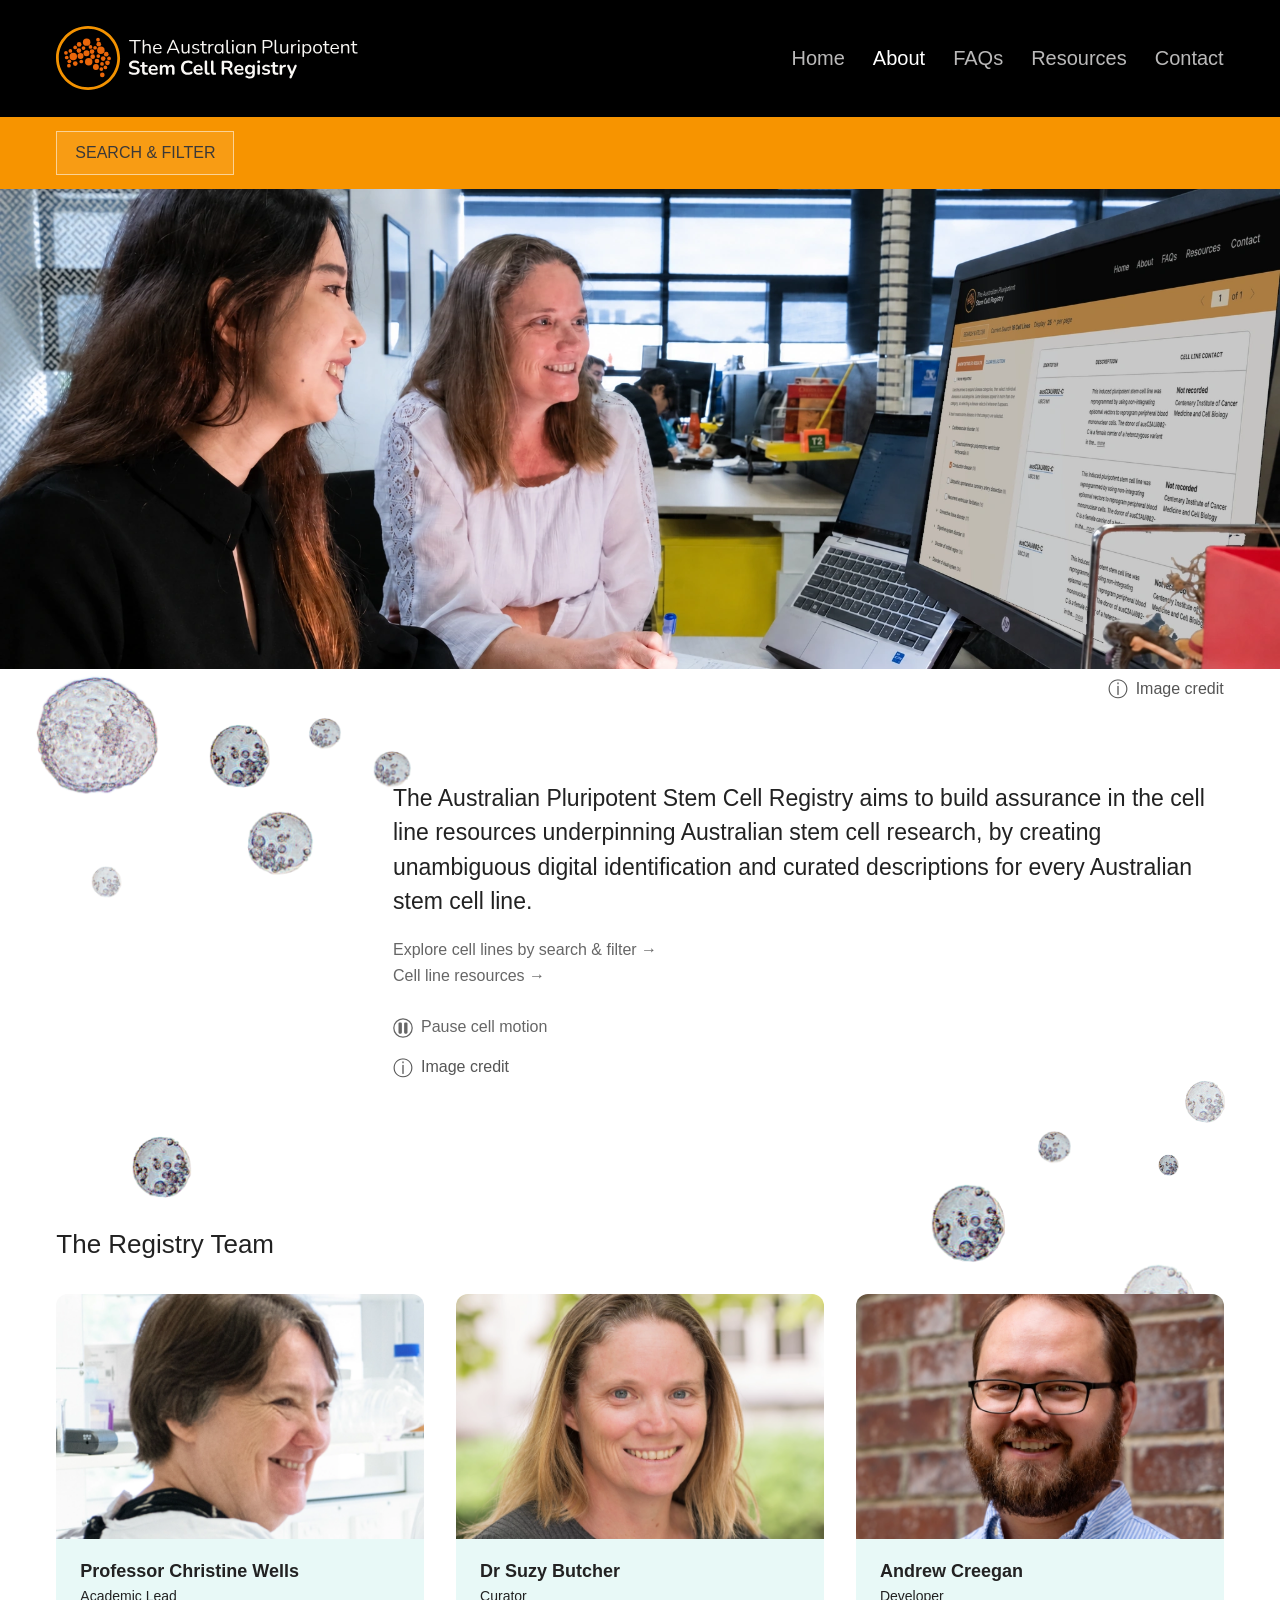
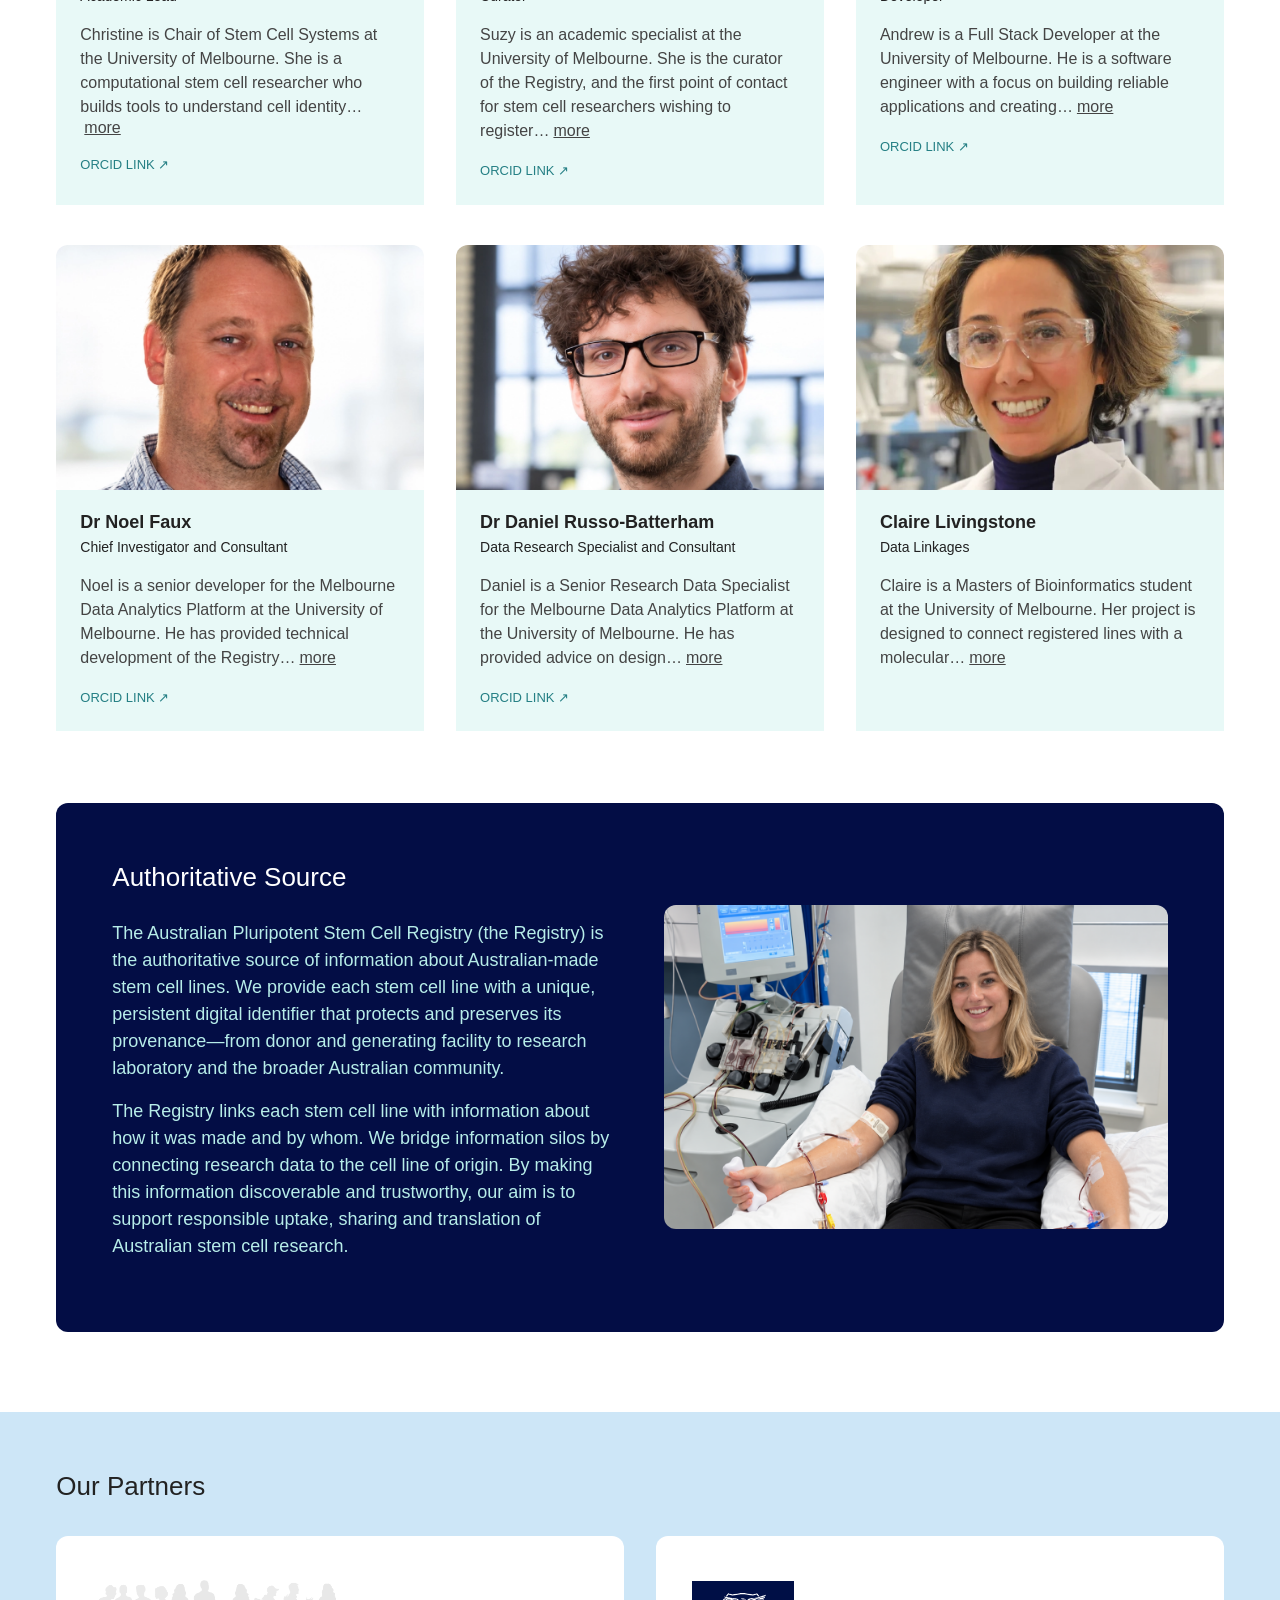
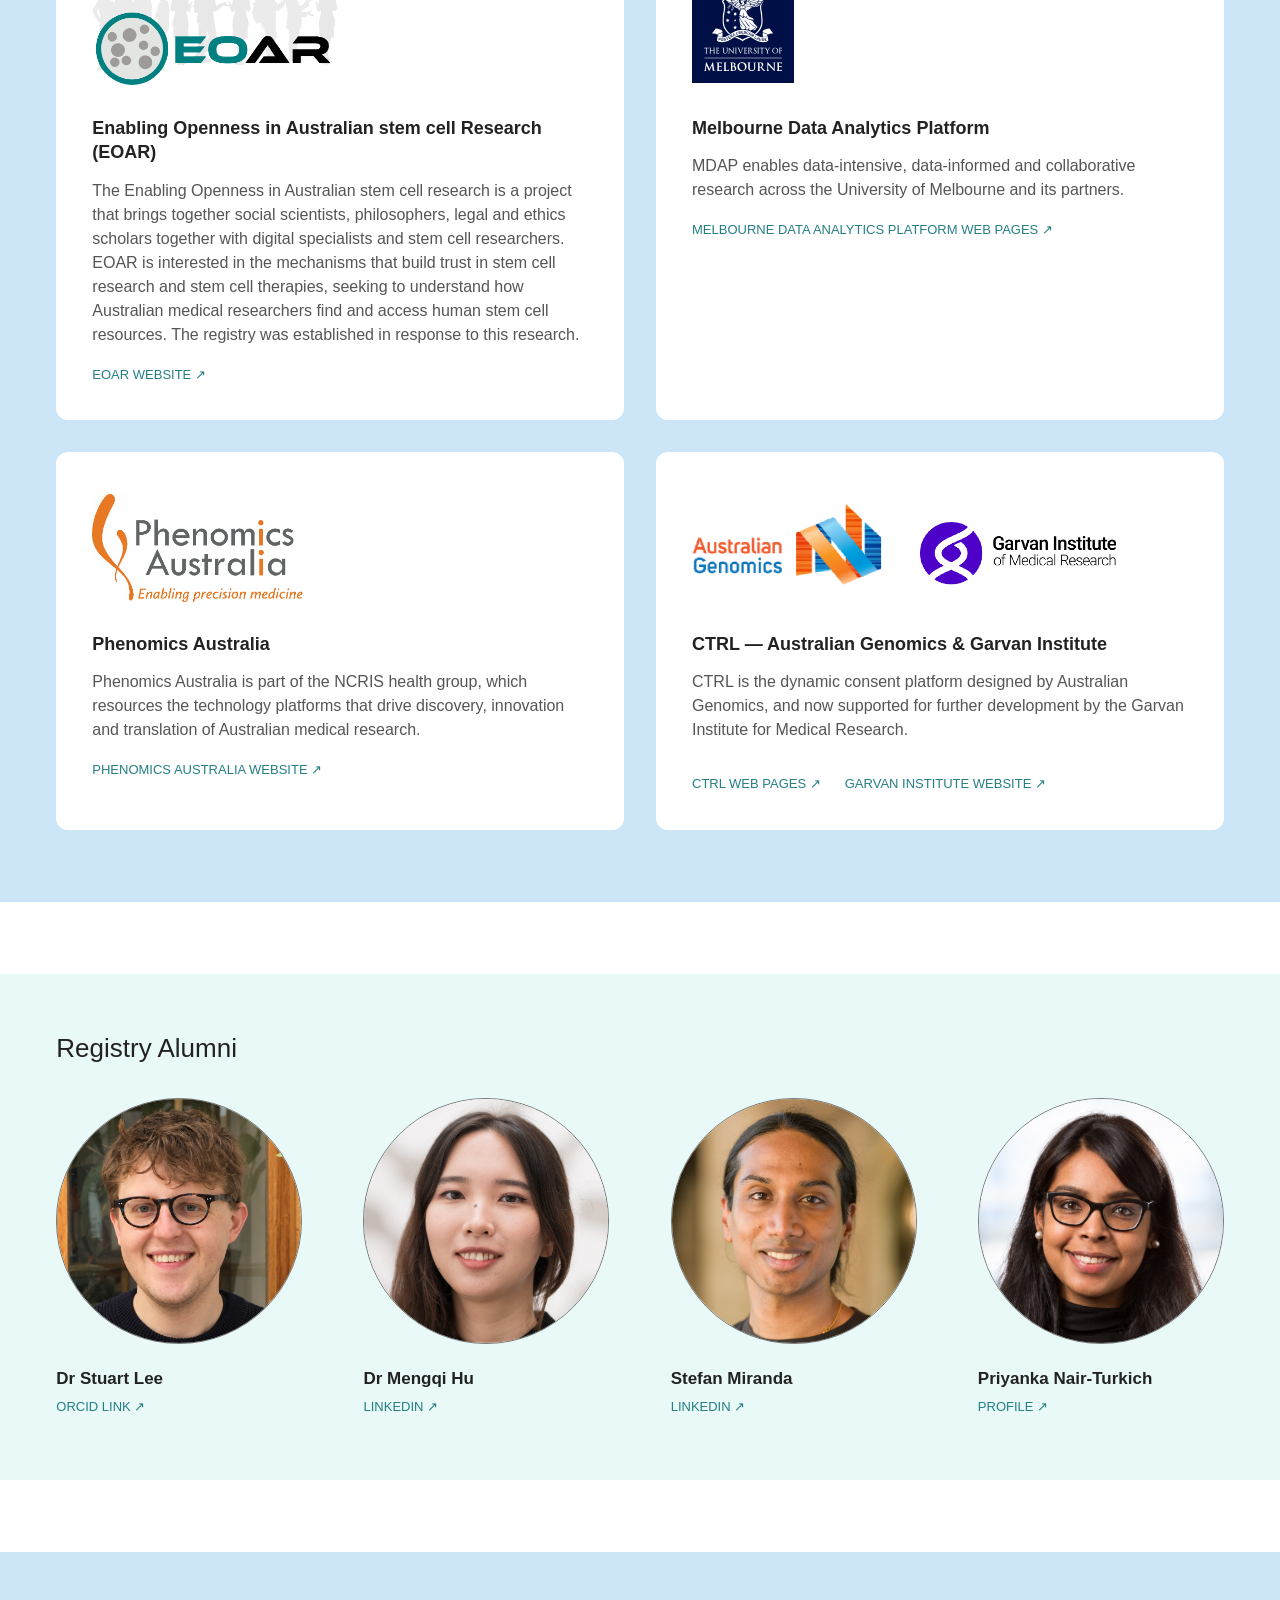
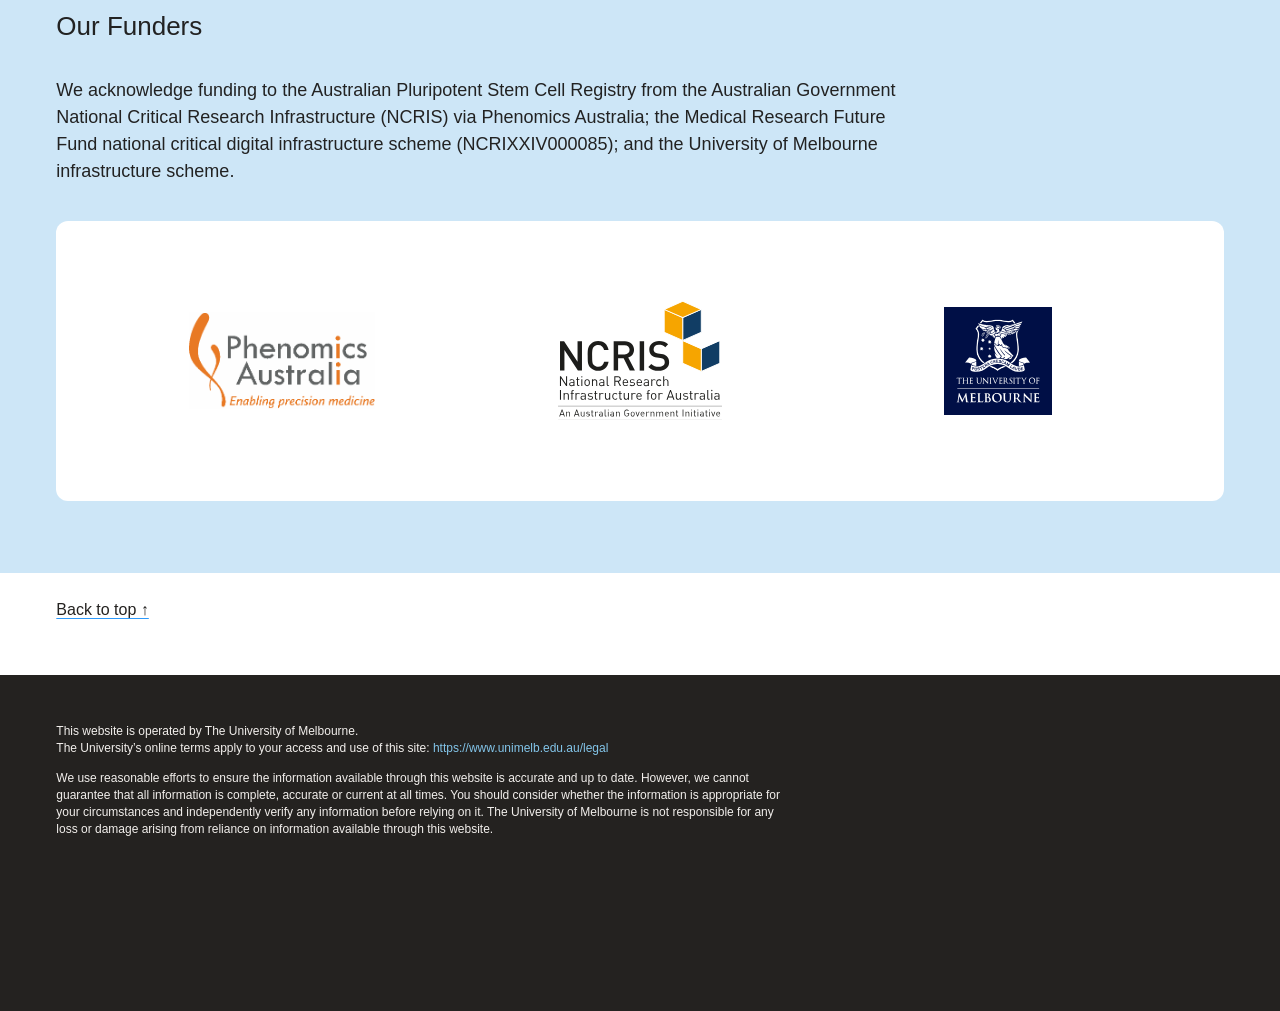
==== commit 46da3454: "about page" ====
--- a/about.html
+++ b/about.html
@@ -1,4 +1,4 @@
-<!doctype html><html lang="en"><head><meta name="theme-color" content="#000000"><meta charset="utf-8"><meta name="viewport" content="width=device-width, initial-scale=1"><title>About | Australian Pluripotent Stem Cell Registry</title><link rel="stylesheet" href="https://rsms.me/inter/inter.css"><link rel="stylesheet" href="css/styles.css?v=20261008-mobile-margins"><link rel="stylesheet" href="css/content-pages.css"><link rel="stylesheet" href="css/site-navigation.css"><link rel="stylesheet" href="css/mobile-toolbars.css?v=20261008-shared-phone-margins"><link rel="stylesheet" href="css/footer.css?v=20261008-footer-draft"><link rel="stylesheet" href="css/about.css"></head><body class="content-page about-page"><header class="site-header">
+<!doctype html><html lang="en"><head><meta name="theme-color" content="#000000"><meta charset="utf-8"><meta name="viewport" content="width=device-width, initial-scale=1"><title>About | Australian Pluripotent Stem Cell Registry</title><link rel="stylesheet" href="https://rsms.me/inter/inter.css"><link rel="stylesheet" href="css/styles.css?v=20261008-mobile-margins"><link rel="stylesheet" href="css/content-pages.css"><link rel="stylesheet" href="css/site-navigation.css"><link rel="stylesheet" href="css/mobile-toolbars.css?v=20261008-shared-phone-margins"><link rel="stylesheet" href="css/footer.css?v=20261008-footer-draft"><link rel="stylesheet" href="css/about.css?v=20261101-cell-image-credit"></head><body class="content-page about-page"><header class="site-header">
 
     <div class="header-inner">
 
@@ -24,4 +24,4 @@
 
     </div>
 
-  </header><section class="listing-toolbar"><div class="toolbar-inner"><a class="filter-button" href="index.html?filter=open">SEARCH &amp; FILTER</a></div></section><figure class="about-banner"><picture><source media="(max-width:600px)" srcset="assets/about/about_banner_mobile.webp"><img src="assets/about/about_banner_desktop.webp" alt="Suzy and a colleague working together at a computer in the research office." fetchpriority="high"></picture><figcaption class="about-image-caption"><details class="about-image-credit"><summary>Image credit</summary><div class="about-credit-flag"><h2>Dr Mengqi Hu and Dr Suzy Butcher</h2><p>Menhqi's doctoral thesis revolved around the need for a national (Australian) stem cell registry. Her research involved... [Suzy &amp; Christine to provide details...]</p><p>Photography by Clickertie Portraita</p></div></details></figcaption></figure><main class="about-main"><h1 class="about-sr-only">About the Registry</h1><div class="about-intro-wrap"><div class="about-cells" aria-hidden="true"><img class="cell cell-1" src="assets/about/about-cells/about-cells-01.png" alt=""><img class="cell cell-2" src="assets/about/about-cells/about-cells-02.png" alt=""><img class="cell cell-3" src="assets/about/about-cells/about-cells-03.png" alt=""><img class="cell cell-4" src="assets/about/about-cells/about-cells-04.png" alt=""><img class="cell cell-5" src="assets/about/about-cells/about-cells-05.png" alt=""><img class="cell cell-7" src="assets/about/about-cells/about-cells-02.png" alt=""><img class="cell cell-8" src="assets/about/about-cells/about-cells-03.png" alt=""></div><div class="about-inner about-intro"><p>The Australian Pluripotent Stem Cell Registry aims to build assurance in the cell line resources underpinning Australian stem cell research, by creating unambiguous digital identification and curated descriptions for every Australian stem cell line.</p><nav aria-label="Related pages"><a href="index.html?filter=open">Explore cell lines by search &amp; filter →</a><a href="resources.html">Cell line resources →</a></nav><button class="cell-motion-toggle" type="button" aria-pressed="false"><svg class="motion-icon motion-icon-pause" viewBox="0 0 32 32" width="20" height="20" fill="currentColor" aria-hidden="true"><path d="M12 6H10A2 2 0 008 8V24a2 2 0 002 2h2a2 2 0 002-2V8a2 2 0 00-2-2zM22 6H20a2 2 0 00-2 2V24a2 2 0 002 2h2a2 2 0 002-2V8a2 2 0 00-2-2z"/></svg><svg class="motion-icon motion-icon-play" viewBox="0 0 32 32" width="20" height="20" fill="currentColor" aria-hidden="true"><path fill="none" d="M11,23a1,1,0,0,1-1-1V10a1,1,0,0,1,1.4473-.8945l12,6a1,1,0,0,1,0,1.789l-12,6A1.001,1.001,0,0,1,11,23Z"/><path d="M16,2A14,14,0,1,0,30,16,14,14,0,0,0,16,2Zm7.4473,14.8945-12,6A1,1,0,0,1,10,22V10a1,1,0,0,1,1.4473-.8945l12,6a1,1,0,0,1,0,1.789Z"/></svg><span class="motion-label">Pause cell motion</span></button></div></div><section class="about-inner about-team" aria-labelledby="team-heading"><h2 id="team-heading">The Registry Team</h2><div class="team-grid"><article class="team-card"><a class="team-photo" href="https://orcid.org/0000-0003-3133-3628" target="_blank" rel="noopener noreferrer" aria-label="ORCID profile for Professor Christine Wells"><img src="assets/about/christine-wells.webp" alt="Professor Christine Wells"></a><div class="team-copy"><h3>Professor Christine Wells</h3><p class="team-role">Academic Lead</p><p class="team-bio" id="team-bio-0">Christine is Chair of Stem Cell Systems at the University of Melbourne. She is a computational stem cell researcher who builds tools to understand cell identity…</p><button class="bio-toggle" aria-expanded="false" aria-controls="team-bio-0" data-short="Christine is Chair of Stem Cell Systems at the University of Melbourne. She is a computational stem cell researcher who builds tools to understand cell identity…" data-full="Christine is Chair of Stem Cell Systems at the University of Melbourne. She is a computational stem cell researcher who builds tools to understand cell identity, quality and stem cell potential. Christine is Scientific Director of the Registry, and architect of the Stemformatics.org collaboration platform.">more</button><a class="about-site-link" href="https://orcid.org/0000-0003-3133-3628" aria-label="ORCID profile for Professor Christine Wells" target="_blank" rel="noopener noreferrer">ORCID LINK ↗</a></div></article><article class="team-card"><a class="team-photo" href="https://orcid.org/0000-0003-0026-4922" target="_blank" rel="noopener noreferrer" aria-label="ORCID profile for Dr Suzy Butcher"><img src="assets/about/suzy-butcher.webp" alt="Dr Suzy Butcher"></a><div class="team-copy"><h3>Dr Suzy Butcher</h3><p class="team-role">Curator</p><p class="team-bio" id="team-bio-1">Suzy is an academic specialist at the University of Melbourne. She is the curator of the Registry, and the first point of contact for stem cell researchers wishing to register…</p><button class="bio-toggle" aria-expanded="false" aria-controls="team-bio-1" data-short="Suzy is an academic specialist at the University of Melbourne. She is the curator of the Registry, and the first point of contact for stem cell researchers wishing to register…" data-full="Suzy is an academic specialist at the University of Melbourne. She is the curator of the Registry, and the first point of contact for stem cell researchers wishing to register their lines. Suzy’s research training includes cell culture, microscopy, PCR and genomic techniques. Her PhD training was in bioinformatics. This gives her an understanding of the experimental systems needed for quality assurance in stem cell research.">more</button><a class="about-site-link" href="https://orcid.org/0000-0003-0026-4922" aria-label="ORCID profile for Dr Suzy Butcher" target="_blank" rel="noopener noreferrer">ORCID LINK ↗</a></div></article><article class="team-card andrew-card"><div class="andrew-cells" aria-hidden="true"><img class="cell andrew-cell-1" src="assets/about/about-cells/about-cells-02.png" alt=""><img class="cell andrew-cell-2" src="assets/about/about-cells/about-cells-03.png" alt=""><img class="cell andrew-cell-3" src="assets/about/about-cells/about-cells-06.png" alt=""><img class="cell andrew-cell-4" src="assets/about/about-cells/about-cells-02.png" alt=""><img class="cell andrew-cell-5" src="assets/about/about-cells/about-cells-06.png" alt=""></div><a class="team-photo" href="https://orcid.org/0000-0002-6394-4979" target="_blank" rel="noopener noreferrer" aria-label="ORCID profile for Andrew Creegan"><img src="assets/about/andrew-creegan.webp" alt="Andrew Creegan"></a><div class="team-copy"><h3>Andrew Creegan</h3><p class="team-role">Developer</p><p class="team-bio" id="team-bio-2">Andrew is a Full Stack Developer at the University of Melbourne. He is a software engineer with a focus on building reliable applications and creating…</p><button class="bio-toggle" aria-expanded="false" aria-controls="team-bio-2" data-short="Andrew is a Full Stack Developer at the University of Melbourne. He is a software engineer with a focus on building reliable applications and creating…" data-full="Andrew is a Full Stack Developer at the University of Melbourne. He is a software engineer with a focus on building reliable applications and creating clear, usable digital tools for researchers.">more</button><a class="about-site-link" href="https://orcid.org/0000-0002-6394-4979" aria-label="ORCID profile for Andrew Creegan" target="_blank" rel="noopener noreferrer">ORCID LINK ↗</a></div></article><article class="team-card"><a class="team-photo" href="https://orcid.org/0000-0003-4594-8818" target="_blank" rel="noopener noreferrer" aria-label="ORCID profile for Dr Noel Faux"><img src="assets/about/neil-faux.webp" alt="Dr Noel Faux"></a><div class="team-copy"><h3>Dr Noel Faux</h3><p class="team-role">Chief Investigator and Consultant</p><p class="team-bio" id="team-bio-3">Noel is a senior developer for the Melbourne Data Analytics Platform at the University of Melbourne. He has provided technical development of the Registry…</p><button class="bio-toggle" aria-expanded="false" aria-controls="team-bio-3" data-short="Noel is a senior developer for the Melbourne Data Analytics Platform at the University of Melbourne. He has provided technical development of the Registry…" data-full="Noel is a senior developer for the Melbourne Data Analytics Platform at the University of Melbourne. He has provided technical development of the registry prototype and remains a close collaborator on the project.">more</button><a class="about-site-link" href="https://orcid.org/0000-0003-4594-8818" aria-label="ORCID profile for Dr Noel Faux" target="_blank" rel="noopener noreferrer">ORCID LINK ↗</a></div></article><article class="team-card"><a class="team-photo" href="https://orcid.org/0000-0001-7550-528X" target="_blank" rel="noopener noreferrer" aria-label="ORCID profile for Dr Daniel Russo-Batterham"><img src="assets/about/daniel-russo-batterham.webp" alt="Dr Daniel Russo-Batterham"></a><div class="team-copy"><h3>Dr Daniel Russo-Batterham</h3><p class="team-role">Data Research Specialist and Consultant</p><p class="team-bio" id="team-bio-4">Daniel is a Senior Research Data Specialist for the Melbourne Data Analytics Platform at the University of Melbourne. He has provided advice on design…</p><button class="bio-toggle" aria-expanded="false" aria-controls="team-bio-4" data-short="Daniel is a Senior Research Data Specialist for the Melbourne Data Analytics Platform at the University of Melbourne. He has provided advice on design…" data-full="Daniel is a Senior Research Data Specialist for the Melbourne Data Analytics Platform at the University of Melbourne. He has provided advice on design of the database and user experience for the Registry.">more</button><a class="about-site-link" href="https://orcid.org/0000-0001-7550-528X" aria-label="ORCID profile for Dr Daniel Russo-Batterham" target="_blank" rel="noopener noreferrer">ORCID LINK ↗</a></div></article><article class="team-card"><div class="team-photo"><img src="assets/about/claire-livingstone.webp" alt="Claire Livingstone"></div><div class="team-copy"><h3>Claire Livingstone</h3><p class="team-role">Data Linkages</p><p class="team-bio" id="team-bio-5">Claire is a Masters of Bioinformatics student at the University of Melbourne. Her project is designed to connect registered lines with a molecular…</p><button class="bio-toggle" aria-expanded="false" aria-controls="team-bio-5" data-short="Claire is a Masters of Bioinformatics student at the University of Melbourne. Her project is designed to connect registered lines with a molecular…" data-full="Claire is a Masters of Bioinformatics student at the University of Melbourne. Her project is designed to connect registered lines with a molecular atlas to explore the quality and behaviour of Australian pluripotent stem cells.">more</button></div></article></div></section><section class="about-inner"><div class="about-authority"><div><h2>Authoritative Source</h2><p>The Australian Pluripotent Stem Cell Registry (the Registry) is the authoritative source of information about Australian-made stem cell lines. We provide each stem cell line with a unique, persistent digital identifier that protects and preserves its provenance—from donor and generating facility to research laboratory and the broader Australian community.</p><p>The Registry links each stem cell line with information about how it was made and by whom. We bridge information silos by connecting research data to the cell line of origin. By making this information discoverable and trustworthy, our aim is to support responsible uptake, sharing and translation of Australian stem cell research.</p></div><img src="assets/about/patient-clinical-scene.png" alt="Illustrative AI-generated scene of an adult donor seated beside a cell collection machine."></div></section><section class="about-partners"><div class="about-inner"><h2>Our Partners</h2><div class="partner-grid"><article class="partner-card"><div class="partner-logo"><a href="https://www.eoar.com.au" target="_blank" rel="noopener noreferrer" aria-label="EOAR website"><img src="assets/about/eoar_eoar.png" alt="Enabling Openness in Australian stem cell Research (EOAR)"></a></div><h3>Enabling Openness in Australian stem cell Research (EOAR)</h3><p>The Enabling Openness in Australian stem cell research is a project that brings together social scientists, philosophers, legal and ethics scholars together with digital specialists and stem cell researchers. EOAR is interested in the mechanisms that build trust in stem cell research and stem cell therapies, seeking to understand how Australian medical researchers find and access human stem cell resources. The registry was established in response to this research.</p><a class="about-site-link" href="https://www.eoar.com.au" target="_blank" rel="noopener noreferrer">EOAR WEBSITE ↗</a></article><article class="partner-card"><div class="partner-logo"><a href="https://www.unimelb.edu.au/mdap" target="_blank" rel="noopener noreferrer" aria-label="Melbourne Data Analytics Platform"><img src="assets/resources/uni-melb-logo.svg" alt="Melbourne Data Analytics Platform"></a></div><h3>Melbourne Data Analytics Platform</h3><p>MDAP enables data-intensive, data-informed and collaborative research across the University of Melbourne and its partners.</p><a class="about-site-link" href="https://www.unimelb.edu.au/mdap" target="_blank" rel="noopener noreferrer">MELBOURNE DATA ANALYTICS PLATFORM WEB PAGES ↗</a></article><article class="partner-card"><div class="partner-logo"><a href="https://phenomicsaustralia.org.au" target="_blank" rel="noopener noreferrer" aria-label="Phenomics Australia"><img src="assets/about/phenomics-australia.png" alt="Phenomics Australia"></a></div><h3>Phenomics Australia</h3><p>Phenomics Australia is part of the NCRIS health group, which resources the technology platforms that drive discovery, innovation and translation of Australian medical research.</p><a class="about-site-link" href="https://phenomicsaustralia.org.au" target="_blank" rel="noopener noreferrer">PHENOMICS AUSTRALIA WEBSITE ↗</a></article><article class="partner-card"><div class="partner-logo partner-logo-split"><img src="assets/about/AustGenomics-Garavan_austgenomics-garvaninstitute.png" alt="Australian Genomics and Garvan Institute of Medical Research"><a class="genomics-logo-link" href="https://www.australiangenomics.org.au/" target="_blank" rel="noopener noreferrer" aria-label="Australian Genomics website"></a><a class="garvan-logo-link" href="https://www.garvan.org.au/" target="_blank" rel="noopener noreferrer" aria-label="Garvan Institute website"></a></div><h3>CTRL — Australian Genomics &amp; Garvan Institute</h3><p>CTRL is the dynamic consent platform designed by Australian Genomics, and now supported for further development by the Garvan Institute for Medical Research.</p><div class="partner-site-links"><a class="about-site-link" href="https://www.australiangenomics.org.au/tools-and-resources/dynamic-consent-and-ctrl/" target="_blank" rel="noopener noreferrer">CTRL WEB PAGES ↗</a><a class="about-site-link" href="https://www.garvan.org.au/" target="_blank" rel="noopener noreferrer">GARVAN INSTITUTE WEBSITE ↗</a></div></article></div></div></section><section class="about-alumni"><div class="about-inner"><h2>Registry Alumni</h2><div class="alumni-grid"><article class="alumni-card"><img src="assets/about/Alumni_stuart-lee.webp" alt="Dr Stuart Lee"><h3>Dr Stuart Lee</h3><a class="about-site-link" href="https://orcid.org/0000-0003-1179-8436" target="_blank" rel="noopener noreferrer">ORCID LINK ↗</a></article><article class="alumni-card"><img src="assets/about/Alumni_mengqui-hu.webp" alt="Dr Mengqi Hu"><h3>Dr Mengqi Hu</h3><a class="about-site-link" href="https://www.linkedin.com/in/mengqi-hu-phd-2a48b1208/" target="_blank" rel="noopener noreferrer">LINKEDIN ↗</a></article><article class="alumni-card"><img src="assets/about/Alumni_stephan-miranda.webp" alt="Stefan Miranda"><h3>Stefan Miranda</h3><a class="about-site-link" href="https://www.linkedin.com/in/stefan-miranda-774929246/" target="_blank" rel="noopener noreferrer">LINKEDIN ↗</a></article><article class="alumni-card"><img src="assets/about/Alumni_priyanka-nair-turkich.webp" alt="Priyanka Nair-Turkich"><h3>Priyanka Nair-Turkich</h3><a class="about-site-link" href="https://findanexpert.unimelb.edu.au/profile/783636-priyanka-nair-turkich" target="_blank" rel="noopener noreferrer">PROFILE ↗</a></article></div></div></section><section class="about-funders"><div class="about-inner"><h2>Our Funders</h2><p>We acknowledge funding to the Australian Pluripotent Stem Cell Registry from the Australian Government National Critical Research Infrastructure (NCRIS) via Phenomics Australia; the Medical Research Future Fund national critical digital infrastructure scheme (NCRIXXIV000085); and the University of Melbourne infrastructure scheme.</p><div class="funders-logos"><a href="https://phenomicsaustralia.org.au" aria-label="Phenomics Australia" target="_blank" rel="noopener noreferrer"><img src="assets/about/phenomics-australia.png" alt="Phenomics Australia"></a><a class="funder-ncris" href="https://www.education.gov.au/ncris" target="_blank" rel="noopener noreferrer" aria-label="NCRIS home page"><img src="assets/about/NCRIS.svg" alt="NCRIS"></a><a class="funder-unimelb" href="https://www.unimelb.edu.au/" target="_blank" rel="noopener noreferrer" aria-label="University of Melbourne home page"><img src="assets/resources/uni-melb-logo.svg" alt="The University of Melbourne"></a></div></div></section></main><div class="page-back-top"><a href="#">Back to top ↑</a></div><footer class="site-footer"><div class="footer-inner"><div class="footer-copy"><p>This website is operated by The University of Melbourne.<br>The University’s online terms apply to your access and use of this site: <a href="https://www.unimelb.edu.au/legal" target="_blank" rel="noopener noreferrer">https://www.unimelb.edu.au/legal</a></p><p>We use reasonable efforts to ensure the information available through this website is accurate and up to date. However, we cannot guarantee that all information is complete, accurate or current at all times. You should consider whether the information is appropriate for your circumstances and independently verify any information before relying on it. The University of Melbourne is not responsible for any loss or damage arising from reliance on information available through this website.</p></div></div></footer><script src="js/site-navigation.js?v=desktop-click-fix"></script><script src="js/about.js"></script></body></html>+  </header><section class="listing-toolbar"><div class="toolbar-inner"><a class="filter-button" href="index.html?filter=open">SEARCH &amp; FILTER</a></div></section><figure class="about-banner"><picture><source media="(max-width:600px)" srcset="assets/about/about_banner_mobile_registry_v3.webp"><img src="assets/about/about_banner_desktop_registry_v3.webp" alt="Suzy and a colleague working together at a computer in the research office." fetchpriority="high"></picture><figcaption class="about-image-caption"><details class="about-image-credit"><summary>Image credit</summary><div class="about-credit-flag"><h2>Dr Mengqi Hu and Dr Suzy Butcher</h2><p>Menhqi's doctoral thesis revolved around the need for a national (Australian) stem cell registry. Her research involved... [Suzy &amp; Christine to provide details...]</p><p>Photography by Clickertie Portraita</p></div></details></figcaption></figure><main class="about-main"><h1 class="about-sr-only">About the Registry</h1><div class="about-intro-wrap"><div class="about-cells" aria-hidden="true"><img class="cell cell-1" src="assets/about/about-cells/about-cells-01.png?v=20261101" alt=""><img class="cell cell-2" src="assets/about/about-cells/about-cells-02.png?v=20261101" alt=""><img class="cell cell-3" src="assets/about/about-cells/about-cells-03.png?v=20261101" alt=""><img class="cell cell-4" src="assets/about/about-cells/about-cells-04.png?v=20261101" alt=""><img class="cell cell-5" src="assets/about/about-cells/about-cells-05.png?v=20261101" alt=""><img class="cell cell-7" src="assets/about/about-cells/about-cells-02.png?v=20261101" alt=""><img class="cell cell-8" src="assets/about/about-cells/about-cells-03.png?v=20261101" alt=""></div><div class="about-inner about-intro"><p>The Australian Pluripotent Stem Cell Registry aims to build assurance in the cell line resources underpinning Australian stem cell research, by creating unambiguous digital identification and curated descriptions for every Australian stem cell line.</p><nav aria-label="Related pages"><a href="index.html?filter=open">Explore cell lines by search &amp; filter →</a><a href="resources.html">Cell line resources →</a></nav><button class="cell-motion-toggle" type="button" aria-pressed="false"><svg class="motion-icon motion-icon-pause" viewBox="0 0 32 32" width="20" height="20" fill="currentColor" aria-hidden="true"><circle cx="16" cy="16" r="14.7" fill="none" stroke="currentColor" stroke-width="2"/><path transform="translate(1.6 1.6) scale(.9)" d="M12 6H10A2 2 0 008 8V24a2 2 0 002 2h2a2 2 0 002-2V8a2 2 0 00-2-2zM22 6H20a2 2 0 00-2 2V24a2 2 0 002 2h2a2 2 0 002-2V8a2 2 0 00-2-2z"/></svg><svg class="motion-icon motion-icon-play" viewBox="0 0 32 32" width="20" height="20" fill="currentColor" aria-hidden="true"><path fill="none" d="M11,23a1,1,0,0,1-1-1V10a1,1,0,0,1,1.4473-.8945l12,6a1,1,0,0,1,0,1.789l-12,6A1.001,1.001,0,0,1,11,23Z"/><path d="M16,2A14,14,0,1,0,30,16,14,14,0,0,0,16,2Zm7.4473,14.8945-12,6A1,1,0,0,1,10,22V10a1,1,0,0,1,1.4473-.8945l12,6a1,1,0,0,1,0,1.789Z"/></svg><span class="motion-label">Pause cell motion</span></button><details class="about-image-credit cell-image-credit"><summary>Image credit</summary><div class="about-credit-flag"><h2>Hatched blastocyst</h2><p>Coloured light micrograph of a hatched human blastocyst (right), 7 days after fertilisation. To the left is the zona pellucida, a glycoprotein shell that originally surrounded the unfertilised egg. The blastocyst is a hollow ball of cells with a fluid centre. The inner cell mass (dark grey) contains the cells that would form the embryo proper, the embryonic stem cells (ESCs). These cells will be harvested and grown in culture. Human ESCs are a potential source of cells to repair damaged tissue in diseases such as Parkinson&#x27;s and insulin-dependent diabetes. However, this research is controversial as it requires the destruction of an embryo.</p><p>Photography by PROFESSOR MIODRAG STOJKOVIC / SCIENCE PHOTO LIBRARY</p></div></details></div></div><section class="about-inner about-team" aria-labelledby="team-heading"><h2 id="team-heading">The Registry Team</h2><div class="team-grid"><article class="team-card"><a class="team-photo" href="https://orcid.org/0000-0003-3133-3628" target="_blank" rel="noopener noreferrer" aria-label="ORCID profile for Professor Christine Wells"><img src="assets/about/christine-wells.webp" alt="Professor Christine Wells"></a><div class="team-copy"><h3>Professor Christine Wells</h3><p class="team-role">Academic Lead</p><p class="team-bio" id="team-bio-0">Christine is Chair of Stem Cell Systems at the University of Melbourne. She is a computational stem cell researcher who builds tools to understand cell identity…</p><button class="bio-toggle" aria-expanded="false" aria-controls="team-bio-0" data-short="Christine is Chair of Stem Cell Systems at the University of Melbourne. She is a computational stem cell researcher who builds tools to understand cell identity…" data-full="Christine is Chair of Stem Cell Systems at the University of Melbourne. She is a computational stem cell researcher who builds tools to understand cell identity, quality and stem cell potential. Christine is Scientific Director of the Registry, and architect of the Stemformatics.org collaboration platform.">more</button><a class="about-site-link" href="https://orcid.org/0000-0003-3133-3628" aria-label="ORCID profile for Professor Christine Wells" target="_blank" rel="noopener noreferrer">ORCID LINK ↗</a></div></article><article class="team-card"><a class="team-photo" href="https://orcid.org/0000-0003-0026-4922" target="_blank" rel="noopener noreferrer" aria-label="ORCID profile for Dr Suzy Butcher"><img src="assets/about/suzy-butcher.webp" alt="Dr Suzy Butcher"></a><div class="team-copy"><h3>Dr Suzy Butcher</h3><p class="team-role">Curator</p><p class="team-bio" id="team-bio-1">Suzy is an academic specialist at the University of Melbourne. She is the curator of the Registry, and the first point of contact for stem cell researchers wishing to register…</p><button class="bio-toggle" aria-expanded="false" aria-controls="team-bio-1" data-short="Suzy is an academic specialist at the University of Melbourne. She is the curator of the Registry, and the first point of contact for stem cell researchers wishing to register…" data-full="Suzy is an academic specialist at the University of Melbourne. She is the curator of the Registry, and the first point of contact for stem cell researchers wishing to register their lines. Suzy’s research training includes cell culture, microscopy, PCR and genomic techniques. Her PhD training was in bioinformatics. This gives her an understanding of the experimental systems needed for quality assurance in stem cell research.">more</button><a class="about-site-link" href="https://orcid.org/0000-0003-0026-4922" aria-label="ORCID profile for Dr Suzy Butcher" target="_blank" rel="noopener noreferrer">ORCID LINK ↗</a></div></article><article class="team-card andrew-card"><div class="andrew-cells" aria-hidden="true"><img class="cell andrew-cell-1" src="assets/about/about-cells/about-cells-02.png?v=20261101" alt=""><img class="cell andrew-cell-2" src="assets/about/about-cells/about-cells-03.png?v=20261101" alt=""><img class="cell andrew-cell-3" src="assets/about/about-cells/about-cells-06.png?v=20261101" alt=""><img class="cell andrew-cell-4" src="assets/about/about-cells/about-cells-02.png?v=20261101" alt=""><img class="cell andrew-cell-5" src="assets/about/about-cells/about-cells-06.png?v=20261101" alt=""></div><a class="team-photo" href="https://orcid.org/0000-0002-6394-4979" target="_blank" rel="noopener noreferrer" aria-label="ORCID profile for Andrew Creegan"><img src="assets/about/andrew-creegan.webp" alt="Andrew Creegan"></a><div class="team-copy"><h3>Andrew Creegan</h3><p class="team-role">Developer</p><p class="team-bio" id="team-bio-2">Andrew is a Full Stack Developer at the University of Melbourne. He is a software engineer with a focus on building reliable applications and creating…</p><button class="bio-toggle" aria-expanded="false" aria-controls="team-bio-2" data-short="Andrew is a Full Stack Developer at the University of Melbourne. He is a software engineer with a focus on building reliable applications and creating…" data-full="Andrew is a Full Stack Developer at the University of Melbourne. He is a software engineer with a focus on building reliable applications and creating clear, usable digital tools for researchers.">more</button><a class="about-site-link" href="https://orcid.org/0000-0002-6394-4979" aria-label="ORCID profile for Andrew Creegan" target="_blank" rel="noopener noreferrer">ORCID LINK ↗</a></div></article><article class="team-card"><a class="team-photo" href="https://orcid.org/0000-0003-4594-8818" target="_blank" rel="noopener noreferrer" aria-label="ORCID profile for Dr Noel Faux"><img src="assets/about/neil-faux.webp" alt="Dr Noel Faux"></a><div class="team-copy"><h3>Dr Noel Faux</h3><p class="team-role">Chief Investigator and Consultant</p><p class="team-bio" id="team-bio-3">Noel is a senior developer for the Melbourne Data Analytics Platform at the University of Melbourne. He has provided technical development of the Registry…</p><button class="bio-toggle" aria-expanded="false" aria-controls="team-bio-3" data-short="Noel is a senior developer for the Melbourne Data Analytics Platform at the University of Melbourne. He has provided technical development of the Registry…" data-full="Noel is a senior developer for the Melbourne Data Analytics Platform at the University of Melbourne. He has provided technical development of the registry prototype and remains a close collaborator on the project.">more</button><a class="about-site-link" href="https://orcid.org/0000-0003-4594-8818" aria-label="ORCID profile for Dr Noel Faux" target="_blank" rel="noopener noreferrer">ORCID LINK ↗</a></div></article><article class="team-card"><a class="team-photo" href="https://orcid.org/0000-0001-7550-528X" target="_blank" rel="noopener noreferrer" aria-label="ORCID profile for Dr Daniel Russo-Batterham"><img src="assets/about/daniel-russo-batterham.webp" alt="Dr Daniel Russo-Batterham"></a><div class="team-copy"><h3>Dr Daniel Russo-Batterham</h3><p class="team-role">Data Research Specialist and Consultant</p><p class="team-bio" id="team-bio-4">Daniel is a Senior Research Data Specialist for the Melbourne Data Analytics Platform at the University of Melbourne. He has provided advice on design…</p><button class="bio-toggle" aria-expanded="false" aria-controls="team-bio-4" data-short="Daniel is a Senior Research Data Specialist for the Melbourne Data Analytics Platform at the University of Melbourne. He has provided advice on design…" data-full="Daniel is a Senior Research Data Specialist for the Melbourne Data Analytics Platform at the University of Melbourne. He has provided advice on design of the database and user experience for the Registry.">more</button><a class="about-site-link" href="https://orcid.org/0000-0001-7550-528X" aria-label="ORCID profile for Dr Daniel Russo-Batterham" target="_blank" rel="noopener noreferrer">ORCID LINK ↗</a></div></article><article class="team-card"><div class="team-photo"><img src="assets/about/claire-livingstone.webp" alt="Claire Livingstone"></div><div class="team-copy"><h3>Claire Livingstone</h3><p class="team-role">Data Linkages</p><p class="team-bio" id="team-bio-5">Claire is a Masters of Bioinformatics student at the University of Melbourne. Her project is designed to connect registered lines with a molecular…</p><button class="bio-toggle" aria-expanded="false" aria-controls="team-bio-5" data-short="Claire is a Masters of Bioinformatics student at the University of Melbourne. Her project is designed to connect registered lines with a molecular…" data-full="Claire is a Masters of Bioinformatics student at the University of Melbourne. Her project is designed to connect registered lines with a molecular atlas to explore the quality and behaviour of Australian pluripotent stem cells.">more</button></div></article></div></section><section class="about-inner"><div class="about-authority"><div><h2>Authoritative Source</h2><p>The Australian Pluripotent Stem Cell Registry (the Registry) is the authoritative source of information about Australian-made stem cell lines. We provide each stem cell line with a unique, persistent digital identifier that protects and preserves its provenance—from donor and generating facility to research laboratory and the broader Australian community.</p><p>The Registry links each stem cell line with information about how it was made and by whom. We bridge information silos by connecting research data to the cell line of origin. By making this information discoverable and trustworthy, our aim is to support responsible uptake, sharing and translation of Australian stem cell research.</p></div><img src="assets/about/patient-clinical-scene.png" alt="Illustrative AI-generated scene of an adult donor seated beside a cell collection machine."></div></section><section class="about-partners"><div class="about-inner"><h2>Our Partners</h2><div class="partner-grid"><article class="partner-card"><div class="partner-logo"><a href="https://www.eoar.com.au" target="_blank" rel="noopener noreferrer" aria-label="EOAR website"><img src="assets/about/eoar_eoar.png" alt="Enabling Openness in Australian stem cell Research (EOAR)"></a></div><h3>Enabling Openness in Australian stem cell Research (EOAR)</h3><p>The Enabling Openness in Australian stem cell research is a project that brings together social scientists, philosophers, legal and ethics scholars together with digital specialists and stem cell researchers. EOAR is interested in the mechanisms that build trust in stem cell research and stem cell therapies, seeking to understand how Australian medical researchers find and access human stem cell resources. The registry was established in response to this research.</p><a class="about-site-link" href="https://www.eoar.com.au" target="_blank" rel="noopener noreferrer">EOAR WEBSITE ↗</a></article><article class="partner-card"><div class="partner-logo"><a href="https://www.unimelb.edu.au/mdap" target="_blank" rel="noopener noreferrer" aria-label="Melbourne Data Analytics Platform"><img src="assets/resources/uni-melb-logo.svg" alt="Melbourne Data Analytics Platform"></a></div><h3>Melbourne Data Analytics Platform</h3><p>MDAP enables data-intensive, data-informed and collaborative research across the University of Melbourne and its partners.</p><a class="about-site-link" href="https://www.unimelb.edu.au/mdap" target="_blank" rel="noopener noreferrer">MELBOURNE DATA ANALYTICS PLATFORM WEB PAGES ↗</a></article><article class="partner-card"><div class="partner-logo"><a href="https://phenomicsaustralia.org.au" target="_blank" rel="noopener noreferrer" aria-label="Phenomics Australia"><img src="assets/about/phenomics-australia.png" alt="Phenomics Australia"></a></div><h3>Phenomics Australia</h3><p>Phenomics Australia is part of the NCRIS health group, which resources the technology platforms that drive discovery, innovation and translation of Australian medical research.</p><a class="about-site-link" href="https://phenomicsaustralia.org.au" target="_blank" rel="noopener noreferrer">PHENOMICS AUSTRALIA WEBSITE ↗</a></article><article class="partner-card"><div class="partner-logo partner-logo-split"><img src="assets/about/AustGenomics-Garavan_austgenomics-garvaninstitute.png" alt="Australian Genomics and Garvan Institute of Medical Research"><a class="genomics-logo-link" href="https://www.australiangenomics.org.au/" target="_blank" rel="noopener noreferrer" aria-label="Australian Genomics website"></a><a class="garvan-logo-link" href="https://www.garvan.org.au/" target="_blank" rel="noopener noreferrer" aria-label="Garvan Institute website"></a></div><h3>CTRL — Australian Genomics &amp; Garvan Institute</h3><p>CTRL is the dynamic consent platform designed by Australian Genomics, and now supported for further development by the Garvan Institute for Medical Research.</p><div class="partner-site-links"><a class="about-site-link" href="https://www.australiangenomics.org.au/tools-and-resources/dynamic-consent-and-ctrl/" target="_blank" rel="noopener noreferrer">CTRL WEB PAGES ↗</a><a class="about-site-link" href="https://www.garvan.org.au/" target="_blank" rel="noopener noreferrer">GARVAN INSTITUTE WEBSITE ↗</a></div></article></div></div></section><section class="about-alumni"><div class="about-inner"><h2>Registry Alumni</h2><div class="alumni-grid"><article class="alumni-card"><img src="assets/about/Alumni_stuart-lee.webp" alt="Dr Stuart Lee"><h3>Dr Stuart Lee</h3><a class="about-site-link" href="https://orcid.org/0000-0003-1179-8436" target="_blank" rel="noopener noreferrer">ORCID LINK ↗</a></article><article class="alumni-card"><img src="assets/about/Alumni_mengqui-hu.webp" alt="Dr Mengqi Hu"><h3>Dr Mengqi Hu</h3><a class="about-site-link" href="https://www.linkedin.com/in/mengqi-hu-phd-2a48b1208/" target="_blank" rel="noopener noreferrer">LINKEDIN ↗</a></article><article class="alumni-card"><img src="assets/about/Alumni_stephan-miranda.webp" alt="Stefan Miranda"><h3>Stefan Miranda</h3><a class="about-site-link" href="https://www.linkedin.com/in/stefan-miranda-774929246/" target="_blank" rel="noopener noreferrer">LINKEDIN ↗</a></article><article class="alumni-card"><img src="assets/about/Alumni_priyanka-nair-turkich.webp" alt="Priyanka Nair-Turkich"><h3>Priyanka Nair-Turkich</h3><a class="about-site-link" href="https://findanexpert.unimelb.edu.au/profile/783636-priyanka-nair-turkich" target="_blank" rel="noopener noreferrer">PROFILE ↗</a></article></div></div></section><section class="about-funders"><div class="about-inner"><h2>Our Funders</h2><p>We acknowledge funding to the Australian Pluripotent Stem Cell Registry from the Australian Government National Critical Research Infrastructure (NCRIS) via Phenomics Australia; the Medical Research Future Fund national critical digital infrastructure scheme (NCRIXXIV000085); and the University of Melbourne infrastructure scheme.</p><div class="funders-logos"><a href="https://phenomicsaustralia.org.au" aria-label="Phenomics Australia" target="_blank" rel="noopener noreferrer"><img src="assets/about/phenomics-australia.png" alt="Phenomics Australia"></a><a class="funder-ncris" href="https://www.education.gov.au/ncris" target="_blank" rel="noopener noreferrer" aria-label="NCRIS home page"><img src="assets/about/NCRIS.svg" alt="NCRIS"></a><a class="funder-unimelb" href="https://www.unimelb.edu.au/" target="_blank" rel="noopener noreferrer" aria-label="University of Melbourne home page"><img src="assets/resources/uni-melb-logo.svg" alt="The University of Melbourne"></a></div></div></section></main><div class="page-back-top"><a href="#">Back to top ↑</a></div><footer class="site-footer"><div class="footer-inner"><div class="footer-copy"><p>This website is operated by The University of Melbourne.<br>The University’s online terms apply to your access and use of this site: <a href="https://www.unimelb.edu.au/legal" target="_blank" rel="noopener noreferrer">https://www.unimelb.edu.au/legal</a></p><p>We use reasonable efforts to ensure the information available through this website is accurate and up to date. However, we cannot guarantee that all information is complete, accurate or current at all times. You should consider whether the information is appropriate for your circumstances and independently verify any information before relying on it. The University of Melbourne is not responsible for any loss or damage arising from reliance on information available through this website.</p></div></div></footer><script src="js/site-navigation.js?v=desktop-click-fix"></script><script src="js/about.js"></script></body></html>
--- a/css/about.css
+++ b/css/about.css
@@ -112,3 +112,16 @@
 
 /* Keep the desktop intro measure constant inside the centred page container. */
 @media(min-width:1001px){.about-intro{padding-left:calc(min(100vw,1366px) - clamp(20px,4.4vw,60px) - (1366px - 120px) * 2 / 3)}}
+
+/* Match Image credit to the 16px cell-motion control and 20px icon. */
+.about-image-credit summary{font-size:16px;line-height:1.4}
+.about-image-credit summary::before{font-size:20px;line-height:1;display:inline-block;vertical-align:-1px}
+
+/* Match the pause control's icon gap while retaining right alignment. */
+.about-image-credit summary{display:flex;align-items:center;justify-content:flex-end;gap:8px}
+.about-image-credit summary::before{content:'ⓘ';width:20px;flex:0 0 20px;text-align:center;vertical-align:baseline}
+
+/* Additional image attribution directly beneath the cell-motion control. */
+.cell-image-credit{display:block;grid-column:auto;width:100%;margin-top:12px;font-size:16px}
+.cell-image-credit summary{justify-content:flex-start}
+.cell-image-credit .about-credit-flag{left:0;max-width:100%;width:100%}
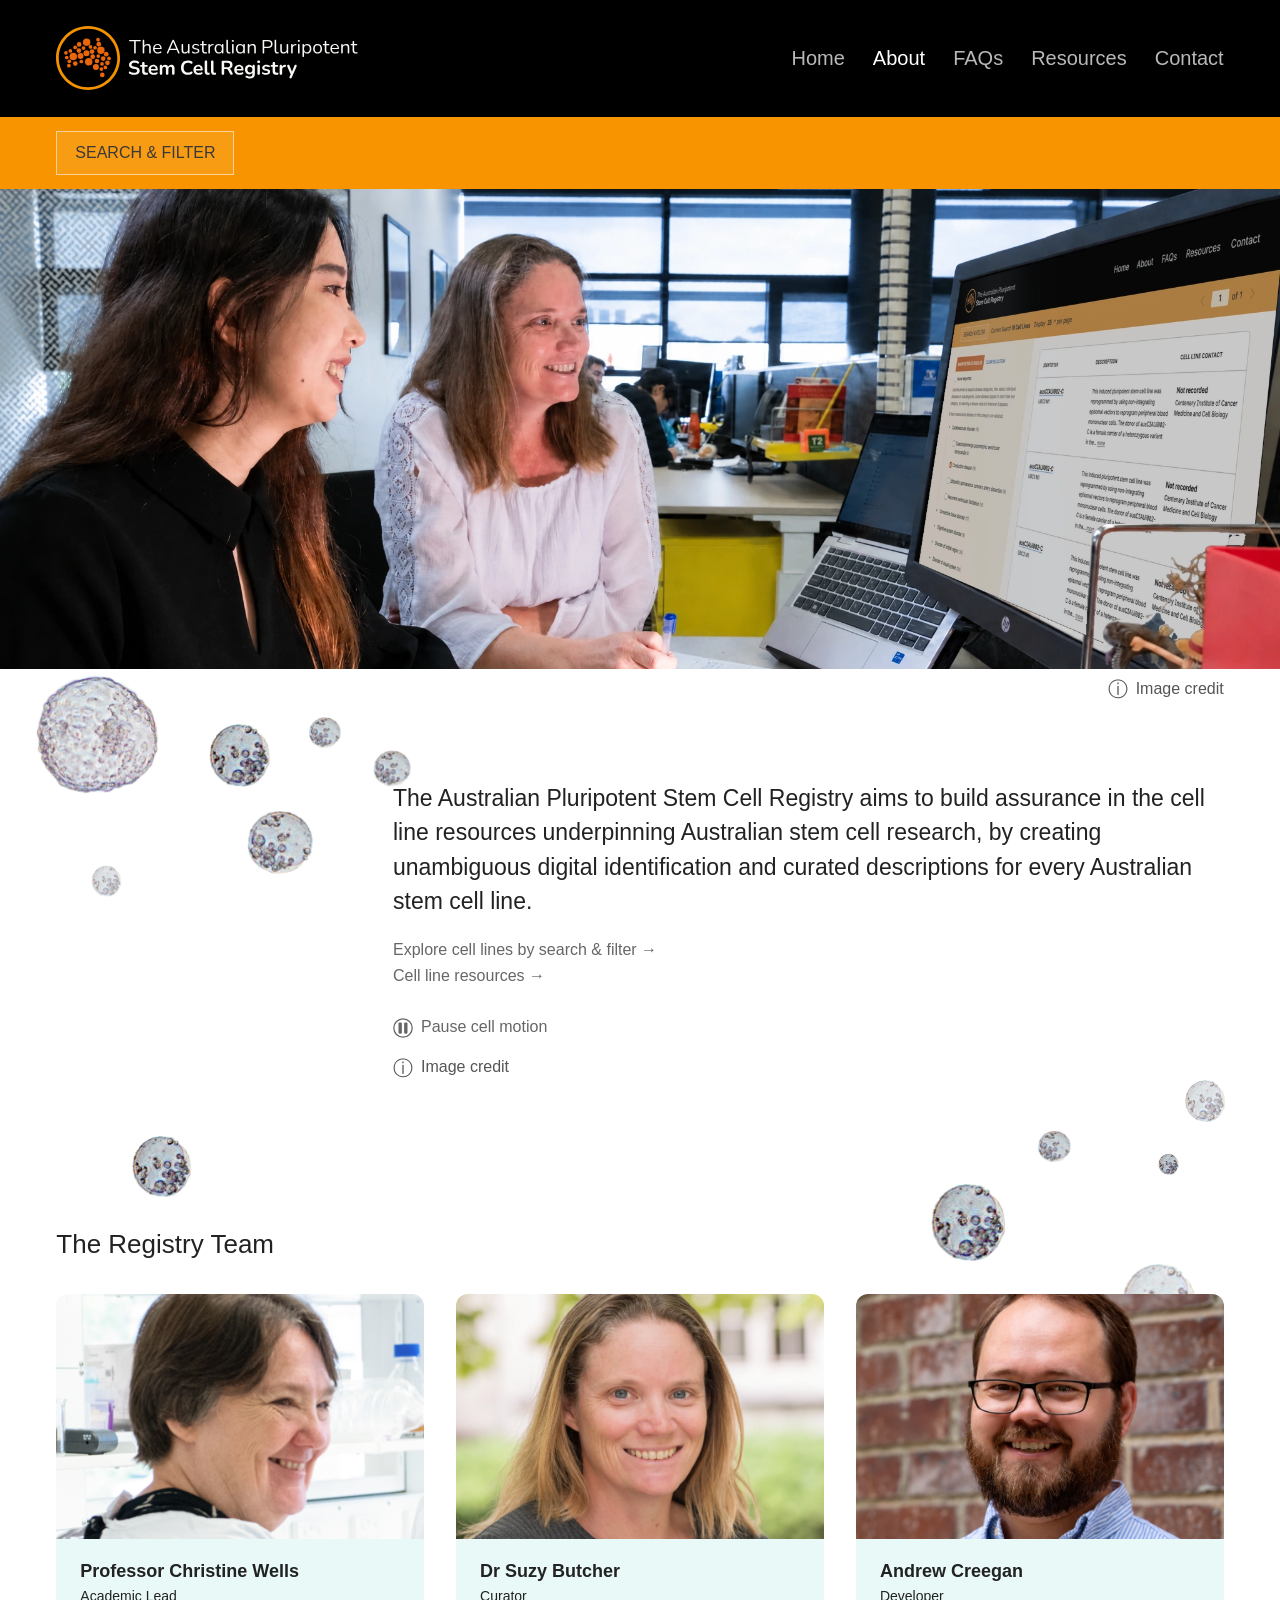
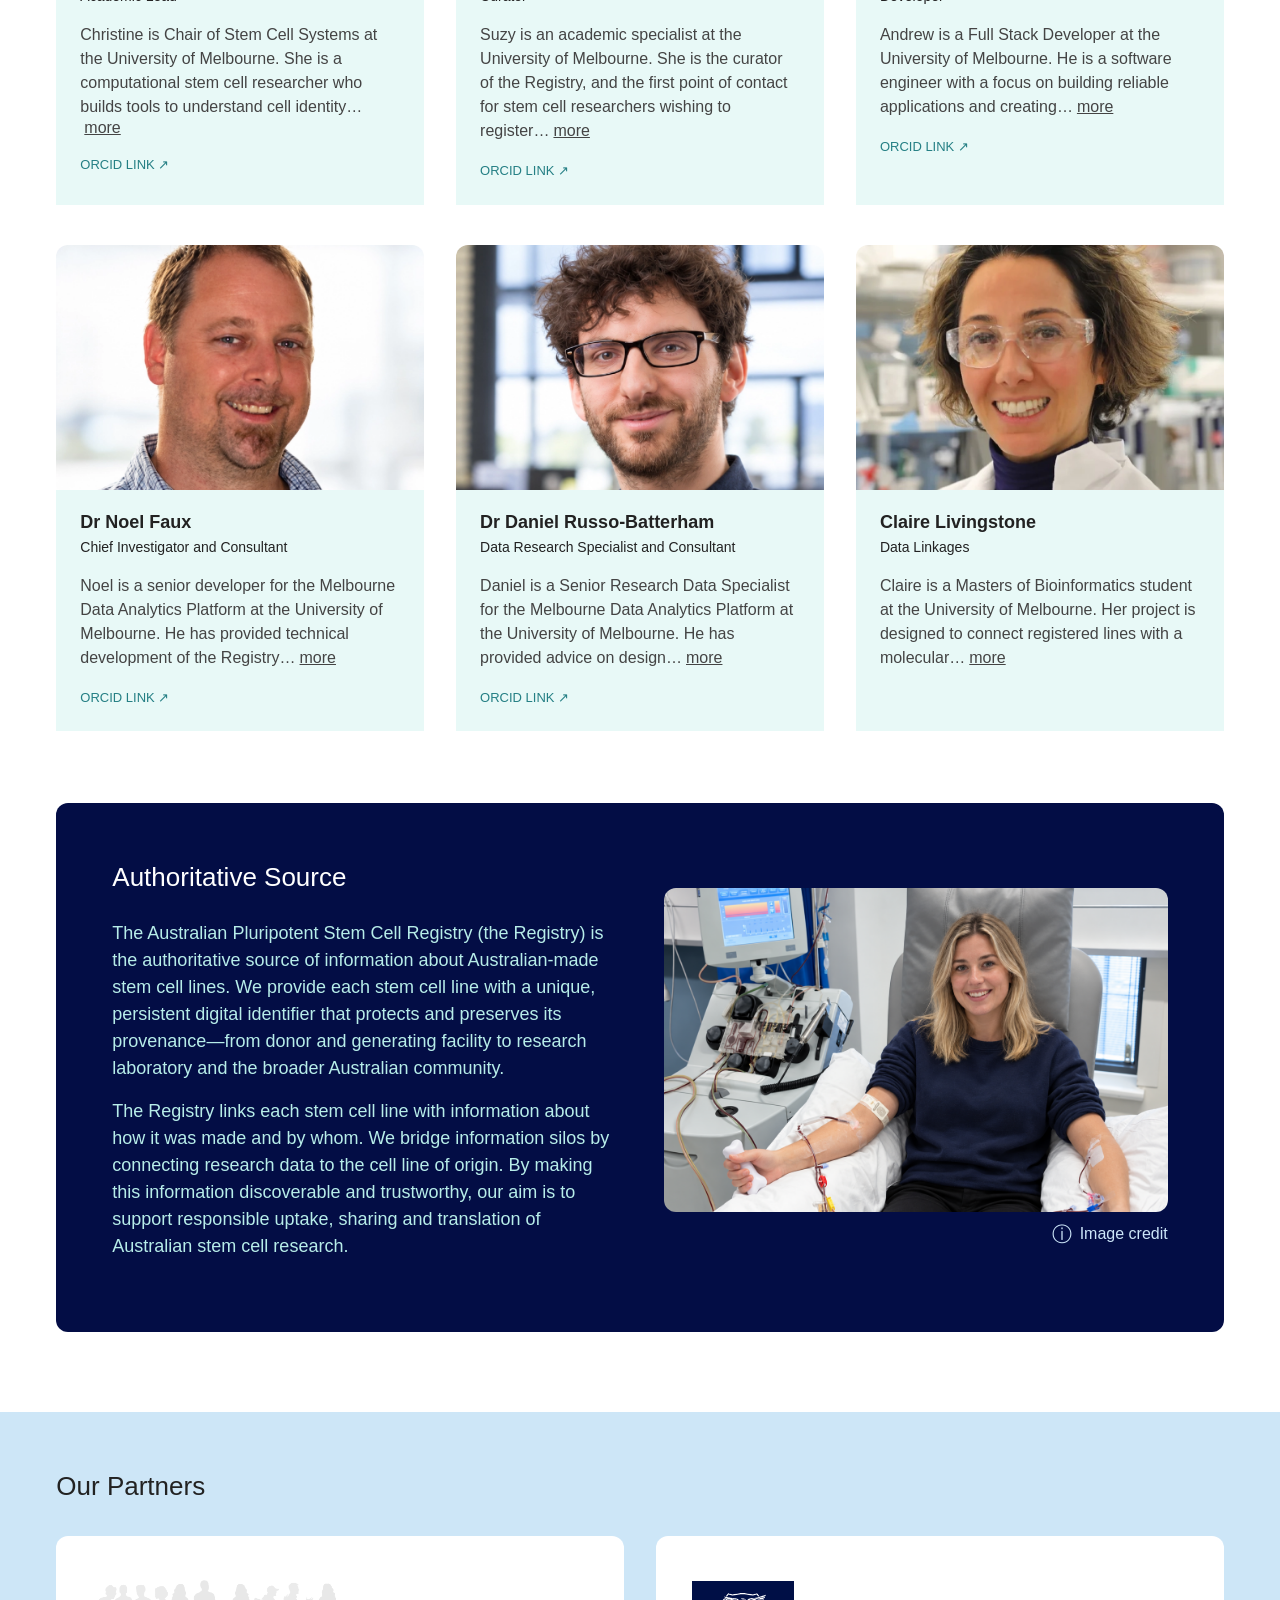
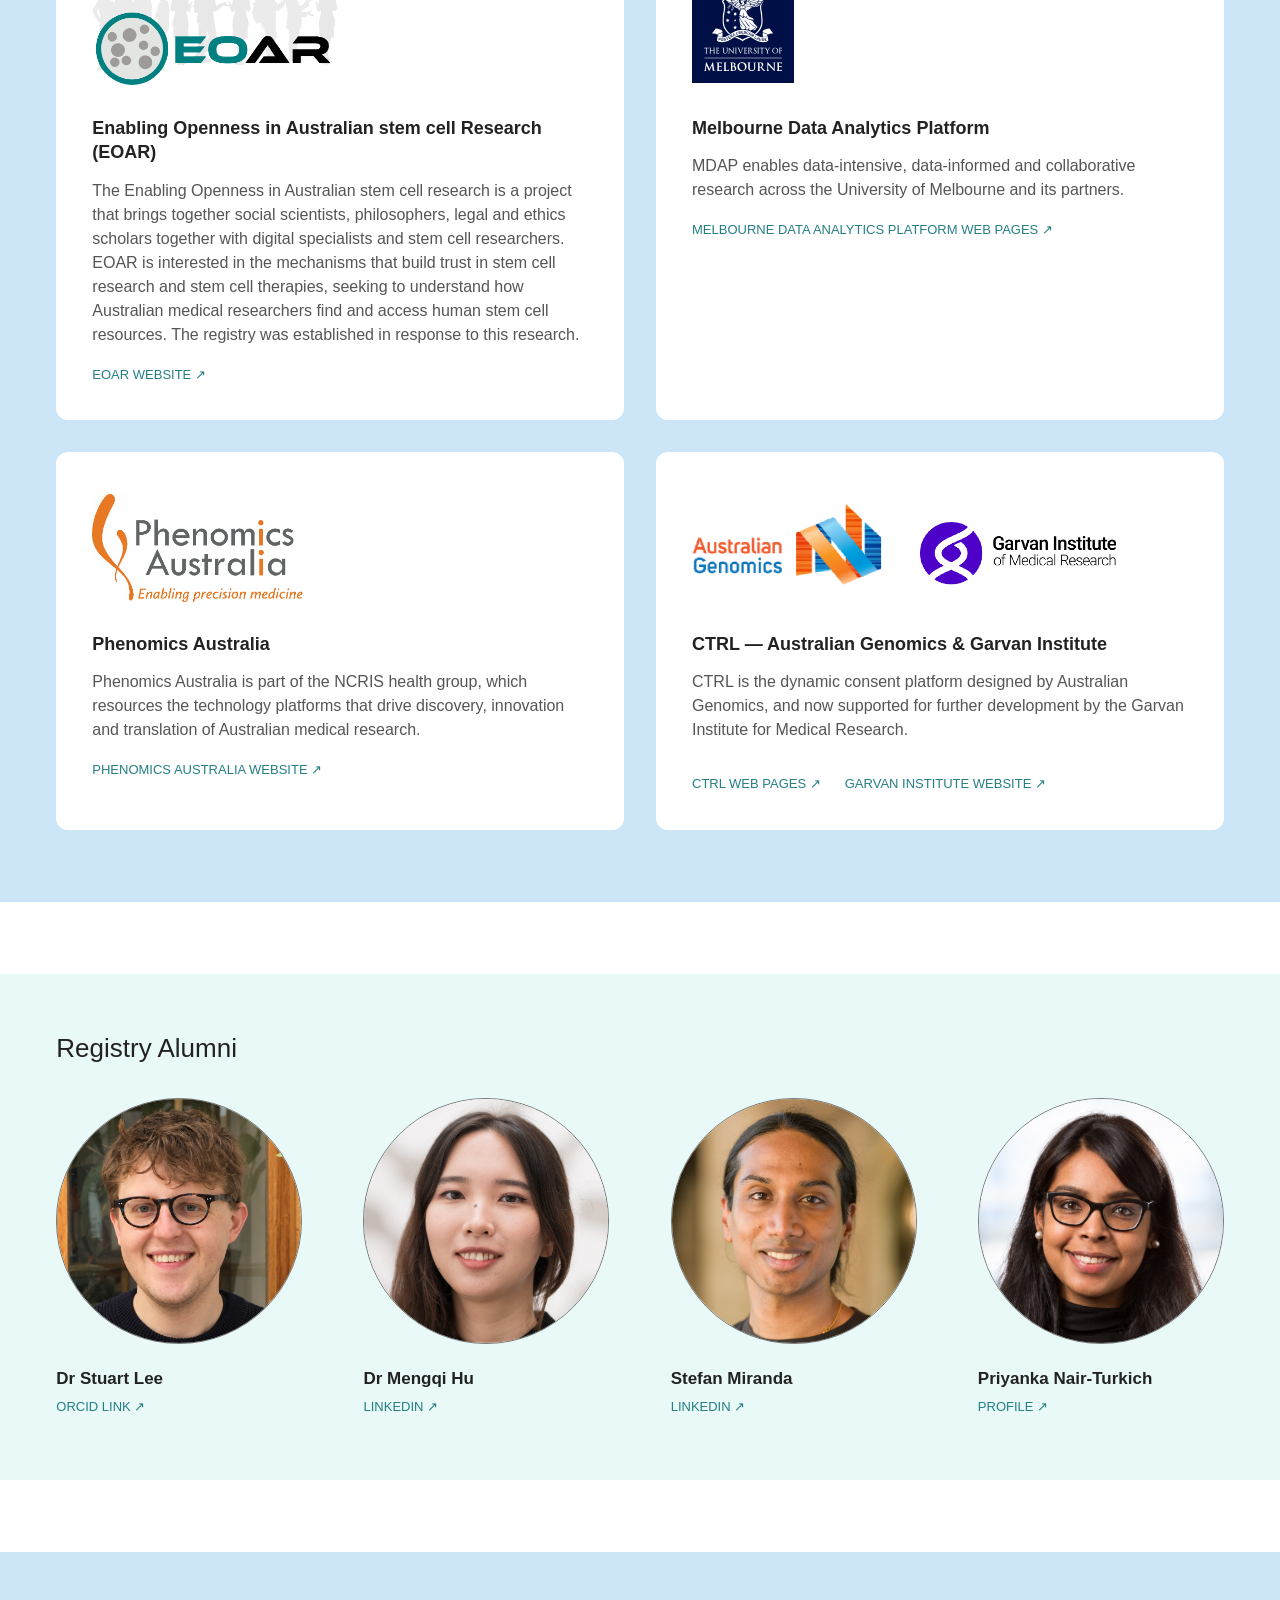
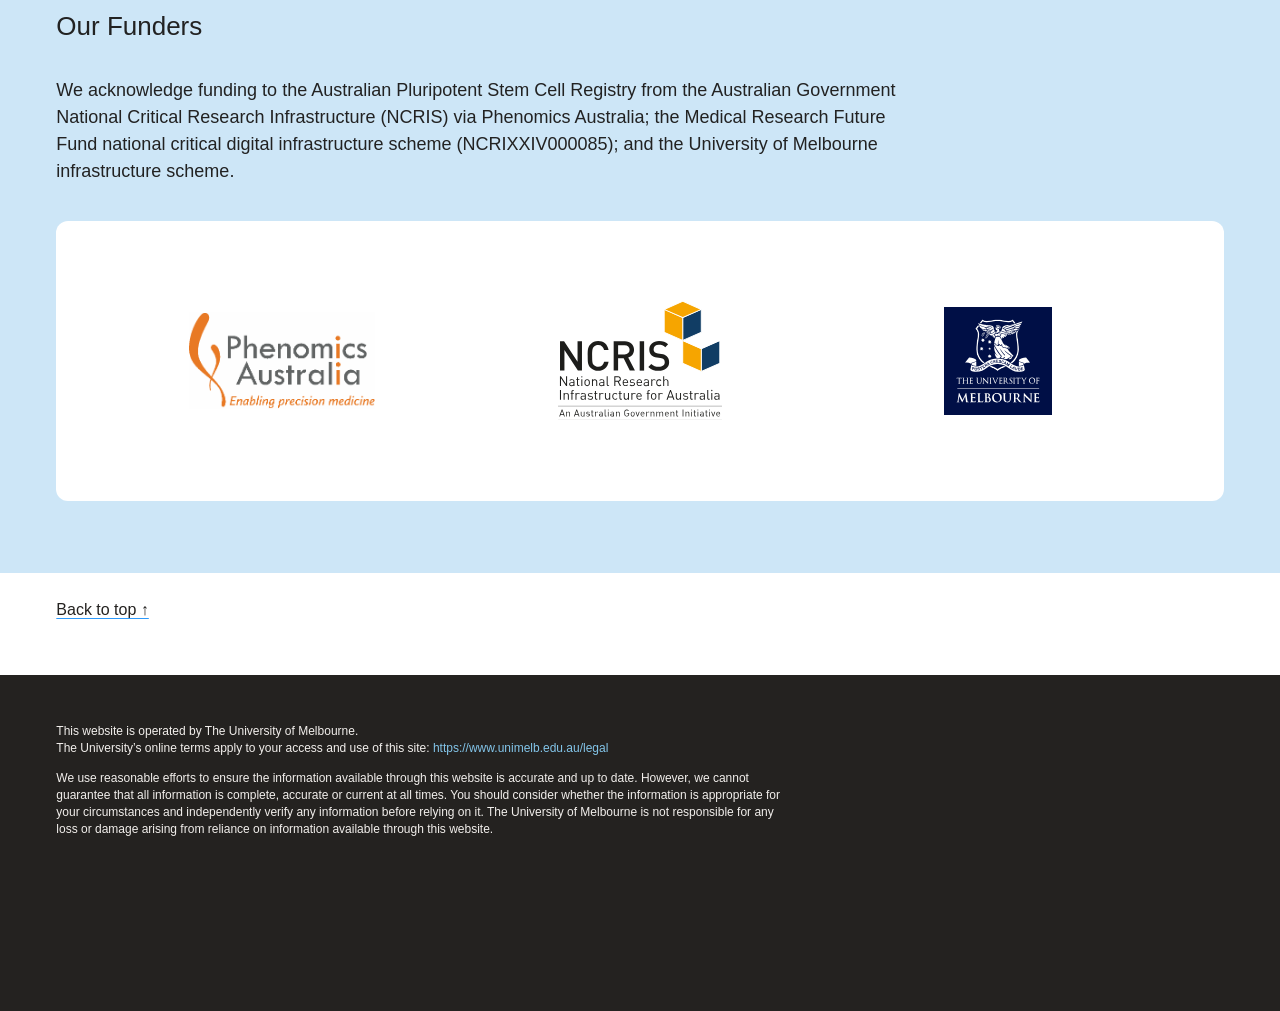
==== commit d599eaa0: "about image credits" ====
--- a/about.html
+++ b/about.html
@@ -1,4 +1,4 @@
-<!doctype html><html lang="en"><head><meta name="theme-color" content="#000000"><meta charset="utf-8"><meta name="viewport" content="width=device-width, initial-scale=1"><title>About | Australian Pluripotent Stem Cell Registry</title><link rel="stylesheet" href="https://rsms.me/inter/inter.css"><link rel="stylesheet" href="css/styles.css?v=20261008-mobile-margins"><link rel="stylesheet" href="css/content-pages.css"><link rel="stylesheet" href="css/site-navigation.css"><link rel="stylesheet" href="css/mobile-toolbars.css?v=20261008-shared-phone-margins"><link rel="stylesheet" href="css/footer.css?v=20261008-footer-draft"><link rel="stylesheet" href="css/about.css?v=20261101-cell-image-credit"></head><body class="content-page about-page"><header class="site-header">
+<!doctype html><html lang="en"><head><meta name="theme-color" content="#000000"><meta charset="utf-8"><meta name="viewport" content="width=device-width, initial-scale=1"><title>About | Australian Pluripotent Stem Cell Registry</title><link rel="stylesheet" href="https://rsms.me/inter/inter.css"><link rel="stylesheet" href="css/styles.css?v=20261008-mobile-margins"><link rel="stylesheet" href="css/content-pages.css"><link rel="stylesheet" href="css/site-navigation.css"><link rel="stylesheet" href="css/mobile-toolbars.css?v=20261008-shared-phone-margins"><link rel="stylesheet" href="css/footer.css?v=20261008-footer-draft"><link rel="stylesheet" href="css/about.css?v=20261101-authority-credit-gap"></head><body class="content-page about-page"><header class="site-header">
 
     <div class="header-inner">
 
@@ -24,4 +24,4 @@
 
     </div>
 
-  </header><section class="listing-toolbar"><div class="toolbar-inner"><a class="filter-button" href="index.html?filter=open">SEARCH &amp; FILTER</a></div></section><figure class="about-banner"><picture><source media="(max-width:600px)" srcset="assets/about/about_banner_mobile_registry_v3.webp"><img src="assets/about/about_banner_desktop_registry_v3.webp" alt="Suzy and a colleague working together at a computer in the research office." fetchpriority="high"></picture><figcaption class="about-image-caption"><details class="about-image-credit"><summary>Image credit</summary><div class="about-credit-flag"><h2>Dr Mengqi Hu and Dr Suzy Butcher</h2><p>Menhqi's doctoral thesis revolved around the need for a national (Australian) stem cell registry. Her research involved... [Suzy &amp; Christine to provide details...]</p><p>Photography by Clickertie Portraita</p></div></details></figcaption></figure><main class="about-main"><h1 class="about-sr-only">About the Registry</h1><div class="about-intro-wrap"><div class="about-cells" aria-hidden="true"><img class="cell cell-1" src="assets/about/about-cells/about-cells-01.png?v=20261101" alt=""><img class="cell cell-2" src="assets/about/about-cells/about-cells-02.png?v=20261101" alt=""><img class="cell cell-3" src="assets/about/about-cells/about-cells-03.png?v=20261101" alt=""><img class="cell cell-4" src="assets/about/about-cells/about-cells-04.png?v=20261101" alt=""><img class="cell cell-5" src="assets/about/about-cells/about-cells-05.png?v=20261101" alt=""><img class="cell cell-7" src="assets/about/about-cells/about-cells-02.png?v=20261101" alt=""><img class="cell cell-8" src="assets/about/about-cells/about-cells-03.png?v=20261101" alt=""></div><div class="about-inner about-intro"><p>The Australian Pluripotent Stem Cell Registry aims to build assurance in the cell line resources underpinning Australian stem cell research, by creating unambiguous digital identification and curated descriptions for every Australian stem cell line.</p><nav aria-label="Related pages"><a href="index.html?filter=open">Explore cell lines by search &amp; filter →</a><a href="resources.html">Cell line resources →</a></nav><button class="cell-motion-toggle" type="button" aria-pressed="false"><svg class="motion-icon motion-icon-pause" viewBox="0 0 32 32" width="20" height="20" fill="currentColor" aria-hidden="true"><circle cx="16" cy="16" r="14.7" fill="none" stroke="currentColor" stroke-width="2"/><path transform="translate(1.6 1.6) scale(.9)" d="M12 6H10A2 2 0 008 8V24a2 2 0 002 2h2a2 2 0 002-2V8a2 2 0 00-2-2zM22 6H20a2 2 0 00-2 2V24a2 2 0 002 2h2a2 2 0 002-2V8a2 2 0 00-2-2z"/></svg><svg class="motion-icon motion-icon-play" viewBox="0 0 32 32" width="20" height="20" fill="currentColor" aria-hidden="true"><path fill="none" d="M11,23a1,1,0,0,1-1-1V10a1,1,0,0,1,1.4473-.8945l12,6a1,1,0,0,1,0,1.789l-12,6A1.001,1.001,0,0,1,11,23Z"/><path d="M16,2A14,14,0,1,0,30,16,14,14,0,0,0,16,2Zm7.4473,14.8945-12,6A1,1,0,0,1,10,22V10a1,1,0,0,1,1.4473-.8945l12,6a1,1,0,0,1,0,1.789Z"/></svg><span class="motion-label">Pause cell motion</span></button><details class="about-image-credit cell-image-credit"><summary>Image credit</summary><div class="about-credit-flag"><h2>Hatched blastocyst</h2><p>Coloured light micrograph of a hatched human blastocyst (right), 7 days after fertilisation. To the left is the zona pellucida, a glycoprotein shell that originally surrounded the unfertilised egg. The blastocyst is a hollow ball of cells with a fluid centre. The inner cell mass (dark grey) contains the cells that would form the embryo proper, the embryonic stem cells (ESCs). These cells will be harvested and grown in culture. Human ESCs are a potential source of cells to repair damaged tissue in diseases such as Parkinson&#x27;s and insulin-dependent diabetes. However, this research is controversial as it requires the destruction of an embryo.</p><p>Photography by PROFESSOR MIODRAG STOJKOVIC / SCIENCE PHOTO LIBRARY</p></div></details></div></div><section class="about-inner about-team" aria-labelledby="team-heading"><h2 id="team-heading">The Registry Team</h2><div class="team-grid"><article class="team-card"><a class="team-photo" href="https://orcid.org/0000-0003-3133-3628" target="_blank" rel="noopener noreferrer" aria-label="ORCID profile for Professor Christine Wells"><img src="assets/about/christine-wells.webp" alt="Professor Christine Wells"></a><div class="team-copy"><h3>Professor Christine Wells</h3><p class="team-role">Academic Lead</p><p class="team-bio" id="team-bio-0">Christine is Chair of Stem Cell Systems at the University of Melbourne. She is a computational stem cell researcher who builds tools to understand cell identity…</p><button class="bio-toggle" aria-expanded="false" aria-controls="team-bio-0" data-short="Christine is Chair of Stem Cell Systems at the University of Melbourne. She is a computational stem cell researcher who builds tools to understand cell identity…" data-full="Christine is Chair of Stem Cell Systems at the University of Melbourne. She is a computational stem cell researcher who builds tools to understand cell identity, quality and stem cell potential. Christine is Scientific Director of the Registry, and architect of the Stemformatics.org collaboration platform.">more</button><a class="about-site-link" href="https://orcid.org/0000-0003-3133-3628" aria-label="ORCID profile for Professor Christine Wells" target="_blank" rel="noopener noreferrer">ORCID LINK ↗</a></div></article><article class="team-card"><a class="team-photo" href="https://orcid.org/0000-0003-0026-4922" target="_blank" rel="noopener noreferrer" aria-label="ORCID profile for Dr Suzy Butcher"><img src="assets/about/suzy-butcher.webp" alt="Dr Suzy Butcher"></a><div class="team-copy"><h3>Dr Suzy Butcher</h3><p class="team-role">Curator</p><p class="team-bio" id="team-bio-1">Suzy is an academic specialist at the University of Melbourne. She is the curator of the Registry, and the first point of contact for stem cell researchers wishing to register…</p><button class="bio-toggle" aria-expanded="false" aria-controls="team-bio-1" data-short="Suzy is an academic specialist at the University of Melbourne. She is the curator of the Registry, and the first point of contact for stem cell researchers wishing to register…" data-full="Suzy is an academic specialist at the University of Melbourne. She is the curator of the Registry, and the first point of contact for stem cell researchers wishing to register their lines. Suzy’s research training includes cell culture, microscopy, PCR and genomic techniques. Her PhD training was in bioinformatics. This gives her an understanding of the experimental systems needed for quality assurance in stem cell research.">more</button><a class="about-site-link" href="https://orcid.org/0000-0003-0026-4922" aria-label="ORCID profile for Dr Suzy Butcher" target="_blank" rel="noopener noreferrer">ORCID LINK ↗</a></div></article><article class="team-card andrew-card"><div class="andrew-cells" aria-hidden="true"><img class="cell andrew-cell-1" src="assets/about/about-cells/about-cells-02.png?v=20261101" alt=""><img class="cell andrew-cell-2" src="assets/about/about-cells/about-cells-03.png?v=20261101" alt=""><img class="cell andrew-cell-3" src="assets/about/about-cells/about-cells-06.png?v=20261101" alt=""><img class="cell andrew-cell-4" src="assets/about/about-cells/about-cells-02.png?v=20261101" alt=""><img class="cell andrew-cell-5" src="assets/about/about-cells/about-cells-06.png?v=20261101" alt=""></div><a class="team-photo" href="https://orcid.org/0000-0002-6394-4979" target="_blank" rel="noopener noreferrer" aria-label="ORCID profile for Andrew Creegan"><img src="assets/about/andrew-creegan.webp" alt="Andrew Creegan"></a><div class="team-copy"><h3>Andrew Creegan</h3><p class="team-role">Developer</p><p class="team-bio" id="team-bio-2">Andrew is a Full Stack Developer at the University of Melbourne. He is a software engineer with a focus on building reliable applications and creating…</p><button class="bio-toggle" aria-expanded="false" aria-controls="team-bio-2" data-short="Andrew is a Full Stack Developer at the University of Melbourne. He is a software engineer with a focus on building reliable applications and creating…" data-full="Andrew is a Full Stack Developer at the University of Melbourne. He is a software engineer with a focus on building reliable applications and creating clear, usable digital tools for researchers.">more</button><a class="about-site-link" href="https://orcid.org/0000-0002-6394-4979" aria-label="ORCID profile for Andrew Creegan" target="_blank" rel="noopener noreferrer">ORCID LINK ↗</a></div></article><article class="team-card"><a class="team-photo" href="https://orcid.org/0000-0003-4594-8818" target="_blank" rel="noopener noreferrer" aria-label="ORCID profile for Dr Noel Faux"><img src="assets/about/neil-faux.webp" alt="Dr Noel Faux"></a><div class="team-copy"><h3>Dr Noel Faux</h3><p class="team-role">Chief Investigator and Consultant</p><p class="team-bio" id="team-bio-3">Noel is a senior developer for the Melbourne Data Analytics Platform at the University of Melbourne. He has provided technical development of the Registry…</p><button class="bio-toggle" aria-expanded="false" aria-controls="team-bio-3" data-short="Noel is a senior developer for the Melbourne Data Analytics Platform at the University of Melbourne. He has provided technical development of the Registry…" data-full="Noel is a senior developer for the Melbourne Data Analytics Platform at the University of Melbourne. He has provided technical development of the registry prototype and remains a close collaborator on the project.">more</button><a class="about-site-link" href="https://orcid.org/0000-0003-4594-8818" aria-label="ORCID profile for Dr Noel Faux" target="_blank" rel="noopener noreferrer">ORCID LINK ↗</a></div></article><article class="team-card"><a class="team-photo" href="https://orcid.org/0000-0001-7550-528X" target="_blank" rel="noopener noreferrer" aria-label="ORCID profile for Dr Daniel Russo-Batterham"><img src="assets/about/daniel-russo-batterham.webp" alt="Dr Daniel Russo-Batterham"></a><div class="team-copy"><h3>Dr Daniel Russo-Batterham</h3><p class="team-role">Data Research Specialist and Consultant</p><p class="team-bio" id="team-bio-4">Daniel is a Senior Research Data Specialist for the Melbourne Data Analytics Platform at the University of Melbourne. He has provided advice on design…</p><button class="bio-toggle" aria-expanded="false" aria-controls="team-bio-4" data-short="Daniel is a Senior Research Data Specialist for the Melbourne Data Analytics Platform at the University of Melbourne. He has provided advice on design…" data-full="Daniel is a Senior Research Data Specialist for the Melbourne Data Analytics Platform at the University of Melbourne. He has provided advice on design of the database and user experience for the Registry.">more</button><a class="about-site-link" href="https://orcid.org/0000-0001-7550-528X" aria-label="ORCID profile for Dr Daniel Russo-Batterham" target="_blank" rel="noopener noreferrer">ORCID LINK ↗</a></div></article><article class="team-card"><div class="team-photo"><img src="assets/about/claire-livingstone.webp" alt="Claire Livingstone"></div><div class="team-copy"><h3>Claire Livingstone</h3><p class="team-role">Data Linkages</p><p class="team-bio" id="team-bio-5">Claire is a Masters of Bioinformatics student at the University of Melbourne. Her project is designed to connect registered lines with a molecular…</p><button class="bio-toggle" aria-expanded="false" aria-controls="team-bio-5" data-short="Claire is a Masters of Bioinformatics student at the University of Melbourne. Her project is designed to connect registered lines with a molecular…" data-full="Claire is a Masters of Bioinformatics student at the University of Melbourne. Her project is designed to connect registered lines with a molecular atlas to explore the quality and behaviour of Australian pluripotent stem cells.">more</button></div></article></div></section><section class="about-inner"><div class="about-authority"><div><h2>Authoritative Source</h2><p>The Australian Pluripotent Stem Cell Registry (the Registry) is the authoritative source of information about Australian-made stem cell lines. We provide each stem cell line with a unique, persistent digital identifier that protects and preserves its provenance—from donor and generating facility to research laboratory and the broader Australian community.</p><p>The Registry links each stem cell line with information about how it was made and by whom. We bridge information silos by connecting research data to the cell line of origin. By making this information discoverable and trustworthy, our aim is to support responsible uptake, sharing and translation of Australian stem cell research.</p></div><img src="assets/about/patient-clinical-scene.png" alt="Illustrative AI-generated scene of an adult donor seated beside a cell collection machine."></div></section><section class="about-partners"><div class="about-inner"><h2>Our Partners</h2><div class="partner-grid"><article class="partner-card"><div class="partner-logo"><a href="https://www.eoar.com.au" target="_blank" rel="noopener noreferrer" aria-label="EOAR website"><img src="assets/about/eoar_eoar.png" alt="Enabling Openness in Australian stem cell Research (EOAR)"></a></div><h3>Enabling Openness in Australian stem cell Research (EOAR)</h3><p>The Enabling Openness in Australian stem cell research is a project that brings together social scientists, philosophers, legal and ethics scholars together with digital specialists and stem cell researchers. EOAR is interested in the mechanisms that build trust in stem cell research and stem cell therapies, seeking to understand how Australian medical researchers find and access human stem cell resources. The registry was established in response to this research.</p><a class="about-site-link" href="https://www.eoar.com.au" target="_blank" rel="noopener noreferrer">EOAR WEBSITE ↗</a></article><article class="partner-card"><div class="partner-logo"><a href="https://www.unimelb.edu.au/mdap" target="_blank" rel="noopener noreferrer" aria-label="Melbourne Data Analytics Platform"><img src="assets/resources/uni-melb-logo.svg" alt="Melbourne Data Analytics Platform"></a></div><h3>Melbourne Data Analytics Platform</h3><p>MDAP enables data-intensive, data-informed and collaborative research across the University of Melbourne and its partners.</p><a class="about-site-link" href="https://www.unimelb.edu.au/mdap" target="_blank" rel="noopener noreferrer">MELBOURNE DATA ANALYTICS PLATFORM WEB PAGES ↗</a></article><article class="partner-card"><div class="partner-logo"><a href="https://phenomicsaustralia.org.au" target="_blank" rel="noopener noreferrer" aria-label="Phenomics Australia"><img src="assets/about/phenomics-australia.png" alt="Phenomics Australia"></a></div><h3>Phenomics Australia</h3><p>Phenomics Australia is part of the NCRIS health group, which resources the technology platforms that drive discovery, innovation and translation of Australian medical research.</p><a class="about-site-link" href="https://phenomicsaustralia.org.au" target="_blank" rel="noopener noreferrer">PHENOMICS AUSTRALIA WEBSITE ↗</a></article><article class="partner-card"><div class="partner-logo partner-logo-split"><img src="assets/about/AustGenomics-Garavan_austgenomics-garvaninstitute.png" alt="Australian Genomics and Garvan Institute of Medical Research"><a class="genomics-logo-link" href="https://www.australiangenomics.org.au/" target="_blank" rel="noopener noreferrer" aria-label="Australian Genomics website"></a><a class="garvan-logo-link" href="https://www.garvan.org.au/" target="_blank" rel="noopener noreferrer" aria-label="Garvan Institute website"></a></div><h3>CTRL — Australian Genomics &amp; Garvan Institute</h3><p>CTRL is the dynamic consent platform designed by Australian Genomics, and now supported for further development by the Garvan Institute for Medical Research.</p><div class="partner-site-links"><a class="about-site-link" href="https://www.australiangenomics.org.au/tools-and-resources/dynamic-consent-and-ctrl/" target="_blank" rel="noopener noreferrer">CTRL WEB PAGES ↗</a><a class="about-site-link" href="https://www.garvan.org.au/" target="_blank" rel="noopener noreferrer">GARVAN INSTITUTE WEBSITE ↗</a></div></article></div></div></section><section class="about-alumni"><div class="about-inner"><h2>Registry Alumni</h2><div class="alumni-grid"><article class="alumni-card"><img src="assets/about/Alumni_stuart-lee.webp" alt="Dr Stuart Lee"><h3>Dr Stuart Lee</h3><a class="about-site-link" href="https://orcid.org/0000-0003-1179-8436" target="_blank" rel="noopener noreferrer">ORCID LINK ↗</a></article><article class="alumni-card"><img src="assets/about/Alumni_mengqui-hu.webp" alt="Dr Mengqi Hu"><h3>Dr Mengqi Hu</h3><a class="about-site-link" href="https://www.linkedin.com/in/mengqi-hu-phd-2a48b1208/" target="_blank" rel="noopener noreferrer">LINKEDIN ↗</a></article><article class="alumni-card"><img src="assets/about/Alumni_stephan-miranda.webp" alt="Stefan Miranda"><h3>Stefan Miranda</h3><a class="about-site-link" href="https://www.linkedin.com/in/stefan-miranda-774929246/" target="_blank" rel="noopener noreferrer">LINKEDIN ↗</a></article><article class="alumni-card"><img src="assets/about/Alumni_priyanka-nair-turkich.webp" alt="Priyanka Nair-Turkich"><h3>Priyanka Nair-Turkich</h3><a class="about-site-link" href="https://findanexpert.unimelb.edu.au/profile/783636-priyanka-nair-turkich" target="_blank" rel="noopener noreferrer">PROFILE ↗</a></article></div></div></section><section class="about-funders"><div class="about-inner"><h2>Our Funders</h2><p>We acknowledge funding to the Australian Pluripotent Stem Cell Registry from the Australian Government National Critical Research Infrastructure (NCRIS) via Phenomics Australia; the Medical Research Future Fund national critical digital infrastructure scheme (NCRIXXIV000085); and the University of Melbourne infrastructure scheme.</p><div class="funders-logos"><a href="https://phenomicsaustralia.org.au" aria-label="Phenomics Australia" target="_blank" rel="noopener noreferrer"><img src="assets/about/phenomics-australia.png" alt="Phenomics Australia"></a><a class="funder-ncris" href="https://www.education.gov.au/ncris" target="_blank" rel="noopener noreferrer" aria-label="NCRIS home page"><img src="assets/about/NCRIS.svg" alt="NCRIS"></a><a class="funder-unimelb" href="https://www.unimelb.edu.au/" target="_blank" rel="noopener noreferrer" aria-label="University of Melbourne home page"><img src="assets/resources/uni-melb-logo.svg" alt="The University of Melbourne"></a></div></div></section></main><div class="page-back-top"><a href="#">Back to top ↑</a></div><footer class="site-footer"><div class="footer-inner"><div class="footer-copy"><p>This website is operated by The University of Melbourne.<br>The University’s online terms apply to your access and use of this site: <a href="https://www.unimelb.edu.au/legal" target="_blank" rel="noopener noreferrer">https://www.unimelb.edu.au/legal</a></p><p>We use reasonable efforts to ensure the information available through this website is accurate and up to date. However, we cannot guarantee that all information is complete, accurate or current at all times. You should consider whether the information is appropriate for your circumstances and independently verify any information before relying on it. The University of Melbourne is not responsible for any loss or damage arising from reliance on information available through this website.</p></div></div></footer><script src="js/site-navigation.js?v=desktop-click-fix"></script><script src="js/about.js"></script></body></html>+  </header><section class="listing-toolbar"><div class="toolbar-inner"><a class="filter-button" href="index.html?filter=open">SEARCH &amp; FILTER</a></div></section><figure class="about-banner"><picture><source media="(max-width:600px)" srcset="assets/about/about_banner_mobile_registry_v3.webp"><img src="assets/about/about_banner_desktop_registry_v3.webp" alt="Suzy and a colleague working together at a computer in the research office." fetchpriority="high"></picture><figcaption class="about-image-caption"><details class="about-image-credit"><summary>Image credit</summary><div class="about-credit-flag"><h2>Dr Mengqi Hu and Dr Suzy Butcher</h2><p>Menhqi's doctoral thesis revolved around the need for a national (Australian) stem cell registry. Her research involved... [Suzy &amp; Christine to provide details...]</p><p>Photography by Clickertie Portraita</p></div></details></figcaption></figure><main class="about-main"><h1 class="about-sr-only">About the Registry</h1><div class="about-intro-wrap"><div class="about-cells" aria-hidden="true"><img class="cell cell-1" src="assets/about/about-cells/about-cells-01.png?v=20261101" alt=""><img class="cell cell-2" src="assets/about/about-cells/about-cells-02.png?v=20261101" alt=""><img class="cell cell-3" src="assets/about/about-cells/about-cells-03.png?v=20261101" alt=""><img class="cell cell-4" src="assets/about/about-cells/about-cells-04.png?v=20261101" alt=""><img class="cell cell-5" src="assets/about/about-cells/about-cells-05.png?v=20261101" alt=""><img class="cell cell-7" src="assets/about/about-cells/about-cells-02.png?v=20261101" alt=""><img class="cell cell-8" src="assets/about/about-cells/about-cells-03.png?v=20261101" alt=""></div><div class="about-inner about-intro"><p>The Australian Pluripotent Stem Cell Registry aims to build assurance in the cell line resources underpinning Australian stem cell research, by creating unambiguous digital identification and curated descriptions for every Australian stem cell line.</p><nav aria-label="Related pages"><a href="index.html?filter=open">Explore cell lines by search &amp; filter →</a><a href="resources.html">Cell line resources →</a></nav><button class="cell-motion-toggle" type="button" aria-pressed="false"><svg class="motion-icon motion-icon-pause" viewBox="0 0 32 32" width="20" height="20" fill="currentColor" aria-hidden="true"><circle cx="16" cy="16" r="14.7" fill="none" stroke="currentColor" stroke-width="2"/><path transform="translate(1.6 1.6) scale(.9)" d="M12 6H10A2 2 0 008 8V24a2 2 0 002 2h2a2 2 0 002-2V8a2 2 0 00-2-2zM22 6H20a2 2 0 00-2 2V24a2 2 0 002 2h2a2 2 0 002-2V8a2 2 0 00-2-2z"/></svg><svg class="motion-icon motion-icon-play" viewBox="0 0 32 32" width="20" height="20" fill="currentColor" aria-hidden="true"><path fill="none" d="M11,23a1,1,0,0,1-1-1V10a1,1,0,0,1,1.4473-.8945l12,6a1,1,0,0,1,0,1.789l-12,6A1.001,1.001,0,0,1,11,23Z"/><path d="M16,2A14,14,0,1,0,30,16,14,14,0,0,0,16,2Zm7.4473,14.8945-12,6A1,1,0,0,1,10,22V10a1,1,0,0,1,1.4473-.8945l12,6a1,1,0,0,1,0,1.789Z"/></svg><span class="motion-label">Pause cell motion</span></button><details class="about-image-credit cell-image-credit"><summary>Image credit</summary><div class="about-credit-flag"><h2>Hatched blastocyst</h2><p>Coloured light micrograph of a hatched human blastocyst (right), 7 days after fertilisation. To the left is the zona pellucida, a glycoprotein shell that originally surrounded the unfertilised egg. The blastocyst is a hollow ball of cells with a fluid centre. The inner cell mass (dark grey) contains the cells that would form the embryo proper, the embryonic stem cells (ESCs). These cells will be harvested and grown in culture. Human ESCs are a potential source of cells to repair damaged tissue in diseases such as Parkinson&#x27;s and insulin-dependent diabetes. However, this research is controversial as it requires the destruction of an embryo.</p><p>Photography by PROFESSOR MIODRAG STOJKOVIC / SCIENCE PHOTO LIBRARY</p></div></details></div></div><section class="about-inner about-team" aria-labelledby="team-heading"><h2 id="team-heading">The Registry Team</h2><div class="team-grid"><article class="team-card"><a class="team-photo" href="https://orcid.org/0000-0003-3133-3628" target="_blank" rel="noopener noreferrer" aria-label="ORCID profile for Professor Christine Wells"><img src="assets/about/christine-wells.webp" alt="Professor Christine Wells"></a><div class="team-copy"><h3>Professor Christine Wells</h3><p class="team-role">Academic Lead</p><p class="team-bio" id="team-bio-0">Christine is Chair of Stem Cell Systems at the University of Melbourne. She is a computational stem cell researcher who builds tools to understand cell identity…</p><button class="bio-toggle" aria-expanded="false" aria-controls="team-bio-0" data-short="Christine is Chair of Stem Cell Systems at the University of Melbourne. She is a computational stem cell researcher who builds tools to understand cell identity…" data-full="Christine is Chair of Stem Cell Systems at the University of Melbourne. She is a computational stem cell researcher who builds tools to understand cell identity, quality and stem cell potential. Christine is Scientific Director of the Registry, and architect of the Stemformatics.org collaboration platform.">more</button><a class="about-site-link" href="https://orcid.org/0000-0003-3133-3628" aria-label="ORCID profile for Professor Christine Wells" target="_blank" rel="noopener noreferrer">ORCID LINK ↗</a></div></article><article class="team-card"><a class="team-photo" href="https://orcid.org/0000-0003-0026-4922" target="_blank" rel="noopener noreferrer" aria-label="ORCID profile for Dr Suzy Butcher"><img src="assets/about/suzy-butcher.webp" alt="Dr Suzy Butcher"></a><div class="team-copy"><h3>Dr Suzy Butcher</h3><p class="team-role">Curator</p><p class="team-bio" id="team-bio-1">Suzy is an academic specialist at the University of Melbourne. She is the curator of the Registry, and the first point of contact for stem cell researchers wishing to register…</p><button class="bio-toggle" aria-expanded="false" aria-controls="team-bio-1" data-short="Suzy is an academic specialist at the University of Melbourne. She is the curator of the Registry, and the first point of contact for stem cell researchers wishing to register…" data-full="Suzy is an academic specialist at the University of Melbourne. She is the curator of the Registry, and the first point of contact for stem cell researchers wishing to register their lines. Suzy’s research training includes cell culture, microscopy, PCR and genomic techniques. Her PhD training was in bioinformatics. This gives her an understanding of the experimental systems needed for quality assurance in stem cell research.">more</button><a class="about-site-link" href="https://orcid.org/0000-0003-0026-4922" aria-label="ORCID profile for Dr Suzy Butcher" target="_blank" rel="noopener noreferrer">ORCID LINK ↗</a></div></article><article class="team-card andrew-card"><div class="andrew-cells" aria-hidden="true"><img class="cell andrew-cell-1" src="assets/about/about-cells/about-cells-02.png?v=20261101" alt=""><img class="cell andrew-cell-2" src="assets/about/about-cells/about-cells-03.png?v=20261101" alt=""><img class="cell andrew-cell-3" src="assets/about/about-cells/about-cells-06.png?v=20261101" alt=""><img class="cell andrew-cell-4" src="assets/about/about-cells/about-cells-02.png?v=20261101" alt=""><img class="cell andrew-cell-5" src="assets/about/about-cells/about-cells-06.png?v=20261101" alt=""></div><a class="team-photo" href="https://orcid.org/0000-0002-6394-4979" target="_blank" rel="noopener noreferrer" aria-label="ORCID profile for Andrew Creegan"><img src="assets/about/andrew-creegan.webp" alt="Andrew Creegan"></a><div class="team-copy"><h3>Andrew Creegan</h3><p class="team-role">Developer</p><p class="team-bio" id="team-bio-2">Andrew is a Full Stack Developer at the University of Melbourne. He is a software engineer with a focus on building reliable applications and creating…</p><button class="bio-toggle" aria-expanded="false" aria-controls="team-bio-2" data-short="Andrew is a Full Stack Developer at the University of Melbourne. He is a software engineer with a focus on building reliable applications and creating…" data-full="Andrew is a Full Stack Developer at the University of Melbourne. He is a software engineer with a focus on building reliable applications and creating clear, usable digital tools for researchers.">more</button><a class="about-site-link" href="https://orcid.org/0000-0002-6394-4979" aria-label="ORCID profile for Andrew Creegan" target="_blank" rel="noopener noreferrer">ORCID LINK ↗</a></div></article><article class="team-card"><a class="team-photo" href="https://orcid.org/0000-0003-4594-8818" target="_blank" rel="noopener noreferrer" aria-label="ORCID profile for Dr Noel Faux"><img src="assets/about/neil-faux.webp" alt="Dr Noel Faux"></a><div class="team-copy"><h3>Dr Noel Faux</h3><p class="team-role">Chief Investigator and Consultant</p><p class="team-bio" id="team-bio-3">Noel is a senior developer for the Melbourne Data Analytics Platform at the University of Melbourne. He has provided technical development of the Registry…</p><button class="bio-toggle" aria-expanded="false" aria-controls="team-bio-3" data-short="Noel is a senior developer for the Melbourne Data Analytics Platform at the University of Melbourne. He has provided technical development of the Registry…" data-full="Noel is a senior developer for the Melbourne Data Analytics Platform at the University of Melbourne. He has provided technical development of the registry prototype and remains a close collaborator on the project.">more</button><a class="about-site-link" href="https://orcid.org/0000-0003-4594-8818" aria-label="ORCID profile for Dr Noel Faux" target="_blank" rel="noopener noreferrer">ORCID LINK ↗</a></div></article><article class="team-card"><a class="team-photo" href="https://orcid.org/0000-0001-7550-528X" target="_blank" rel="noopener noreferrer" aria-label="ORCID profile for Dr Daniel Russo-Batterham"><img src="assets/about/daniel-russo-batterham.webp" alt="Dr Daniel Russo-Batterham"></a><div class="team-copy"><h3>Dr Daniel Russo-Batterham</h3><p class="team-role">Data Research Specialist and Consultant</p><p class="team-bio" id="team-bio-4">Daniel is a Senior Research Data Specialist for the Melbourne Data Analytics Platform at the University of Melbourne. He has provided advice on design…</p><button class="bio-toggle" aria-expanded="false" aria-controls="team-bio-4" data-short="Daniel is a Senior Research Data Specialist for the Melbourne Data Analytics Platform at the University of Melbourne. He has provided advice on design…" data-full="Daniel is a Senior Research Data Specialist for the Melbourne Data Analytics Platform at the University of Melbourne. He has provided advice on design of the database and user experience for the Registry.">more</button><a class="about-site-link" href="https://orcid.org/0000-0001-7550-528X" aria-label="ORCID profile for Dr Daniel Russo-Batterham" target="_blank" rel="noopener noreferrer">ORCID LINK ↗</a></div></article><article class="team-card"><div class="team-photo"><img src="assets/about/claire-livingstone.webp" alt="Claire Livingstone"></div><div class="team-copy"><h3>Claire Livingstone</h3><p class="team-role">Data Linkages</p><p class="team-bio" id="team-bio-5">Claire is a Masters of Bioinformatics student at the University of Melbourne. Her project is designed to connect registered lines with a molecular…</p><button class="bio-toggle" aria-expanded="false" aria-controls="team-bio-5" data-short="Claire is a Masters of Bioinformatics student at the University of Melbourne. Her project is designed to connect registered lines with a molecular…" data-full="Claire is a Masters of Bioinformatics student at the University of Melbourne. Her project is designed to connect registered lines with a molecular atlas to explore the quality and behaviour of Australian pluripotent stem cells.">more</button></div></article></div></section><section class="about-inner"><div class="about-authority"><div><h2>Authoritative Source</h2><p>The Australian Pluripotent Stem Cell Registry (the Registry) is the authoritative source of information about Australian-made stem cell lines. We provide each stem cell line with a unique, persistent digital identifier that protects and preserves its provenance—from donor and generating facility to research laboratory and the broader Australian community.</p><p>The Registry links each stem cell line with information about how it was made and by whom. We bridge information silos by connecting research data to the cell line of origin. By making this information discoverable and trustworthy, our aim is to support responsible uptake, sharing and translation of Australian stem cell research.</p></div><figure class="authority-image"><img src="assets/about/patient-clinical-scene.png" alt="Illustrative AI-generated scene of an adult donor seated beside a cell collection machine."><figcaption><details class="about-image-credit authority-image-credit"><summary>Image credit</summary><div class="about-credit-flag"><h2>Annabelle Mass Starkis</h2><p>Annabelle is a fictional patient receiving hospital care for an inherited blood disorder. Her treatment includes regular monitoring, transfusions, and discussions about future therapies. She is pictured during a routine appointment, supported by her clinical team while researchers investigate how stem cell models might improve understanding of conditions like hers.</p><p>Photography by Clickety Portraita</p></div></details></figcaption></figure></div></section><section class="about-partners"><div class="about-inner"><h2>Our Partners</h2><div class="partner-grid"><article class="partner-card"><div class="partner-logo"><a href="https://www.eoar.com.au" target="_blank" rel="noopener noreferrer" aria-label="EOAR website"><img src="assets/about/eoar_eoar.png" alt="Enabling Openness in Australian stem cell Research (EOAR)"></a></div><h3>Enabling Openness in Australian stem cell Research (EOAR)</h3><p>The Enabling Openness in Australian stem cell research is a project that brings together social scientists, philosophers, legal and ethics scholars together with digital specialists and stem cell researchers. EOAR is interested in the mechanisms that build trust in stem cell research and stem cell therapies, seeking to understand how Australian medical researchers find and access human stem cell resources. The registry was established in response to this research.</p><a class="about-site-link" href="https://www.eoar.com.au" target="_blank" rel="noopener noreferrer">EOAR WEBSITE ↗</a></article><article class="partner-card"><div class="partner-logo"><a href="https://www.unimelb.edu.au/mdap" target="_blank" rel="noopener noreferrer" aria-label="Melbourne Data Analytics Platform"><img src="assets/resources/uni-melb-logo.svg" alt="Melbourne Data Analytics Platform"></a></div><h3>Melbourne Data Analytics Platform</h3><p>MDAP enables data-intensive, data-informed and collaborative research across the University of Melbourne and its partners.</p><a class="about-site-link" href="https://www.unimelb.edu.au/mdap" target="_blank" rel="noopener noreferrer">MELBOURNE DATA ANALYTICS PLATFORM WEB PAGES ↗</a></article><article class="partner-card"><div class="partner-logo"><a href="https://phenomicsaustralia.org.au" target="_blank" rel="noopener noreferrer" aria-label="Phenomics Australia"><img src="assets/about/phenomics-australia.png" alt="Phenomics Australia"></a></div><h3>Phenomics Australia</h3><p>Phenomics Australia is part of the NCRIS health group, which resources the technology platforms that drive discovery, innovation and translation of Australian medical research.</p><a class="about-site-link" href="https://phenomicsaustralia.org.au" target="_blank" rel="noopener noreferrer">PHENOMICS AUSTRALIA WEBSITE ↗</a></article><article class="partner-card"><div class="partner-logo partner-logo-split"><img src="assets/about/AustGenomics-Garavan_austgenomics-garvaninstitute.png" alt="Australian Genomics and Garvan Institute of Medical Research"><a class="genomics-logo-link" href="https://www.australiangenomics.org.au/" target="_blank" rel="noopener noreferrer" aria-label="Australian Genomics website"></a><a class="garvan-logo-link" href="https://www.garvan.org.au/" target="_blank" rel="noopener noreferrer" aria-label="Garvan Institute website"></a></div><h3>CTRL — Australian Genomics &amp; Garvan Institute</h3><p>CTRL is the dynamic consent platform designed by Australian Genomics, and now supported for further development by the Garvan Institute for Medical Research.</p><div class="partner-site-links"><a class="about-site-link" href="https://www.australiangenomics.org.au/tools-and-resources/dynamic-consent-and-ctrl/" target="_blank" rel="noopener noreferrer">CTRL WEB PAGES ↗</a><a class="about-site-link" href="https://www.garvan.org.au/" target="_blank" rel="noopener noreferrer">GARVAN INSTITUTE WEBSITE ↗</a></div></article></div></div></section><section class="about-alumni"><div class="about-inner"><h2>Registry Alumni</h2><div class="alumni-grid"><article class="alumni-card"><img src="assets/about/Alumni_stuart-lee.webp" alt="Dr Stuart Lee"><h3>Dr Stuart Lee</h3><a class="about-site-link" href="https://orcid.org/0000-0003-1179-8436" target="_blank" rel="noopener noreferrer">ORCID LINK ↗</a></article><article class="alumni-card"><img src="assets/about/Alumni_mengqui-hu.webp" alt="Dr Mengqi Hu"><h3>Dr Mengqi Hu</h3><a class="about-site-link" href="https://www.linkedin.com/in/mengqi-hu-phd-2a48b1208/" target="_blank" rel="noopener noreferrer">LINKEDIN ↗</a></article><article class="alumni-card"><img src="assets/about/Alumni_stephan-miranda.webp" alt="Stefan Miranda"><h3>Stefan Miranda</h3><a class="about-site-link" href="https://www.linkedin.com/in/stefan-miranda-774929246/" target="_blank" rel="noopener noreferrer">LINKEDIN ↗</a></article><article class="alumni-card"><img src="assets/about/Alumni_priyanka-nair-turkich.webp" alt="Priyanka Nair-Turkich"><h3>Priyanka Nair-Turkich</h3><a class="about-site-link" href="https://findanexpert.unimelb.edu.au/profile/783636-priyanka-nair-turkich" target="_blank" rel="noopener noreferrer">PROFILE ↗</a></article></div></div></section><section class="about-funders"><div class="about-inner"><h2>Our Funders</h2><p>We acknowledge funding to the Australian Pluripotent Stem Cell Registry from the Australian Government National Critical Research Infrastructure (NCRIS) via Phenomics Australia; the Medical Research Future Fund national critical digital infrastructure scheme (NCRIXXIV000085); and the University of Melbourne infrastructure scheme.</p><div class="funders-logos"><a href="https://phenomicsaustralia.org.au" aria-label="Phenomics Australia" target="_blank" rel="noopener noreferrer"><img src="assets/about/phenomics-australia.png" alt="Phenomics Australia"></a><a class="funder-ncris" href="https://www.education.gov.au/ncris" target="_blank" rel="noopener noreferrer" aria-label="NCRIS home page"><img src="assets/about/NCRIS.svg" alt="NCRIS"></a><a class="funder-unimelb" href="https://www.unimelb.edu.au/" target="_blank" rel="noopener noreferrer" aria-label="University of Melbourne home page"><img src="assets/resources/uni-melb-logo.svg" alt="The University of Melbourne"></a></div></div></section></main><div class="page-back-top"><a href="#">Back to top ↑</a></div><footer class="site-footer"><div class="footer-inner"><div class="footer-copy"><p>This website is operated by The University of Melbourne.<br>The University’s online terms apply to your access and use of this site: <a href="https://www.unimelb.edu.au/legal" target="_blank" rel="noopener noreferrer">https://www.unimelb.edu.au/legal</a></p><p>We use reasonable efforts to ensure the information available through this website is accurate and up to date. However, we cannot guarantee that all information is complete, accurate or current at all times. You should consider whether the information is appropriate for your circumstances and independently verify any information before relying on it. The University of Melbourne is not responsible for any loss or damage arising from reliance on information available through this website.</p></div></div></footer><script src="js/site-navigation.js?v=desktop-click-fix"></script><script src="js/about.js"></script></body></html>
--- a/css/about.css
+++ b/css/about.css
@@ -125,3 +125,15 @@
 .cell-image-credit{display:block;grid-column:auto;width:100%;margin-top:12px;font-size:16px}
 .cell-image-credit summary{justify-content:flex-start}
 .cell-image-credit .about-credit-flag{left:0;max-width:100%;width:100%}
+
+/* Right-aligned pale-blue credit beneath the Authoritative Source image. */
+.authority-image{margin:0;min-width:0}
+.authority-image>img{display:block}
+.authority-image figcaption{margin-top:10px}
+.authority-image-credit{color:#cde6f9;grid-column:auto}
+.about-authority .authority-image-credit .about-credit-flag{color:#282828}
+.about-authority .authority-image-credit .about-credit-flag h2{font-size:15px;color:#282828;margin:0 0 8px}
+.about-authority .authority-image-credit .about-credit-flag p{font-size:16px;margin:0}
+
+/* Half-line separation before the hospital image's photography attribution. */
+.about-authority .authority-image-credit .about-credit-flag p+p{margin-top:.75em}
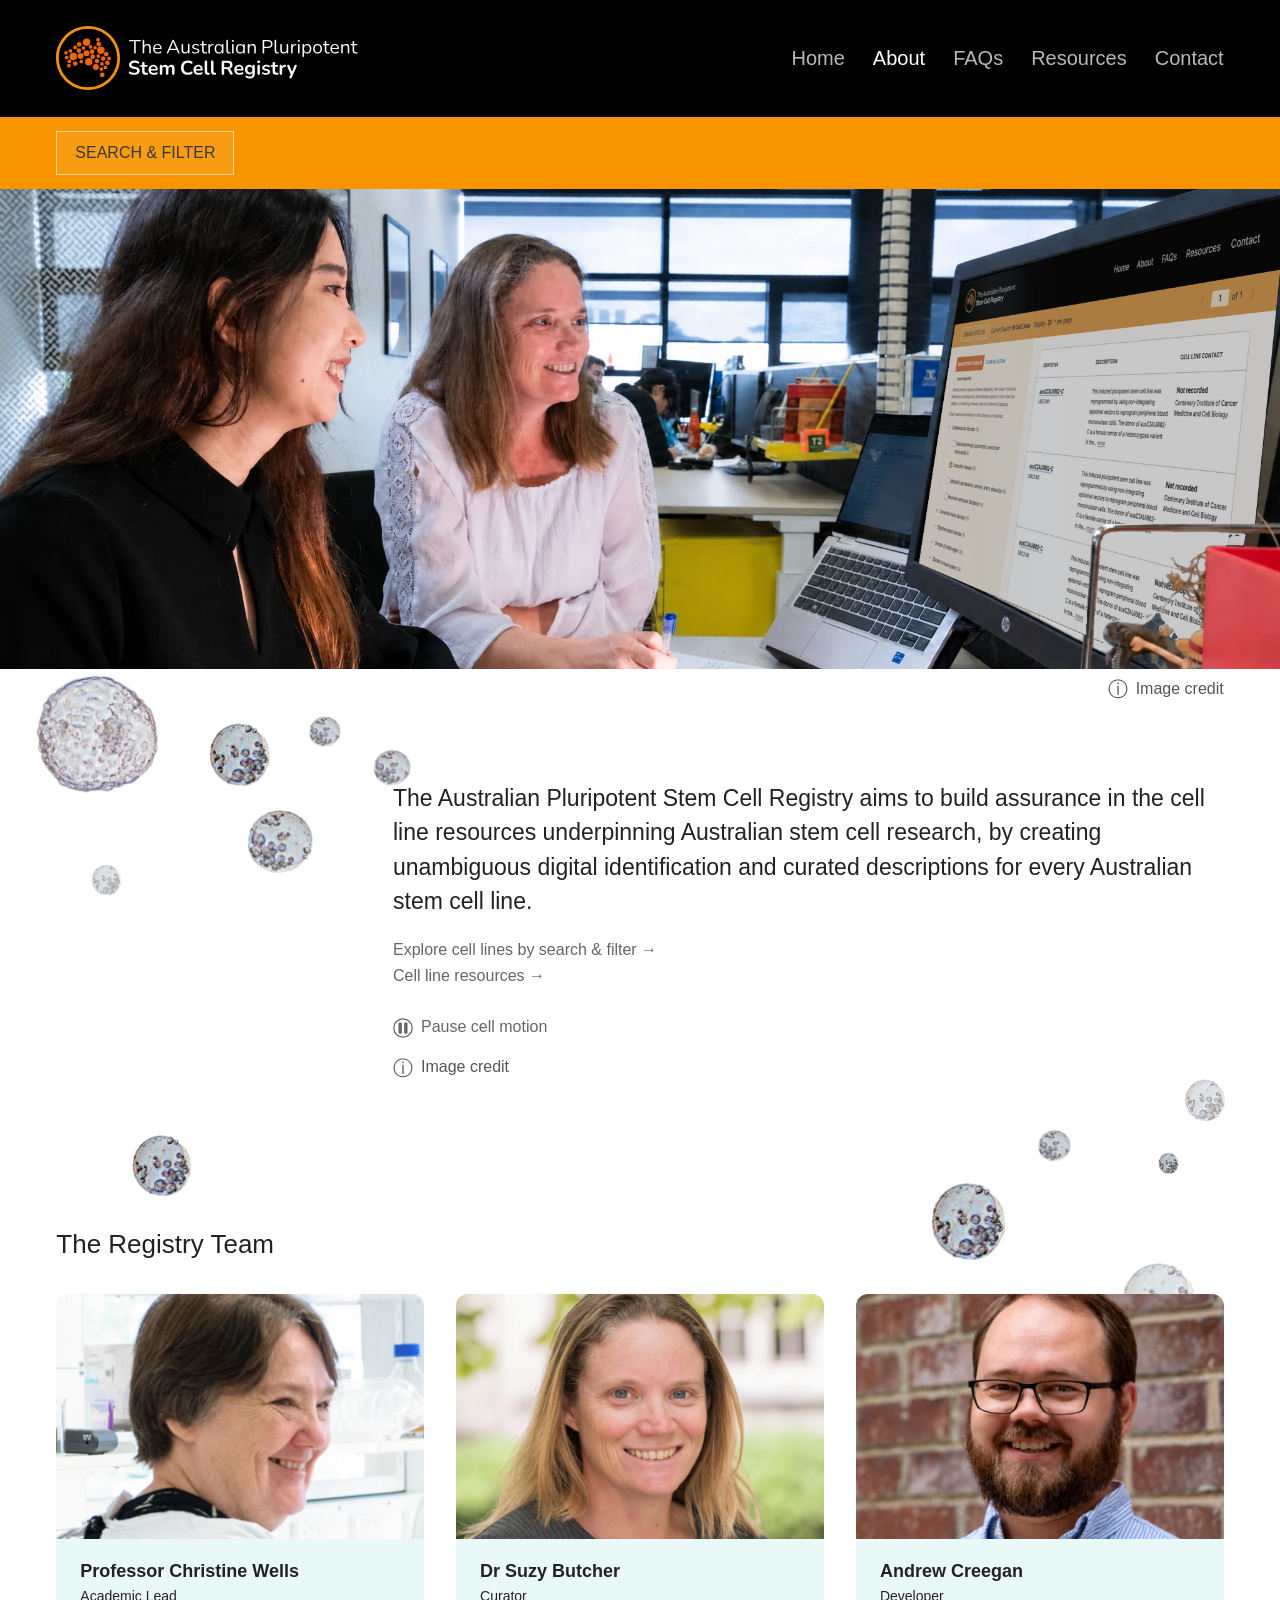
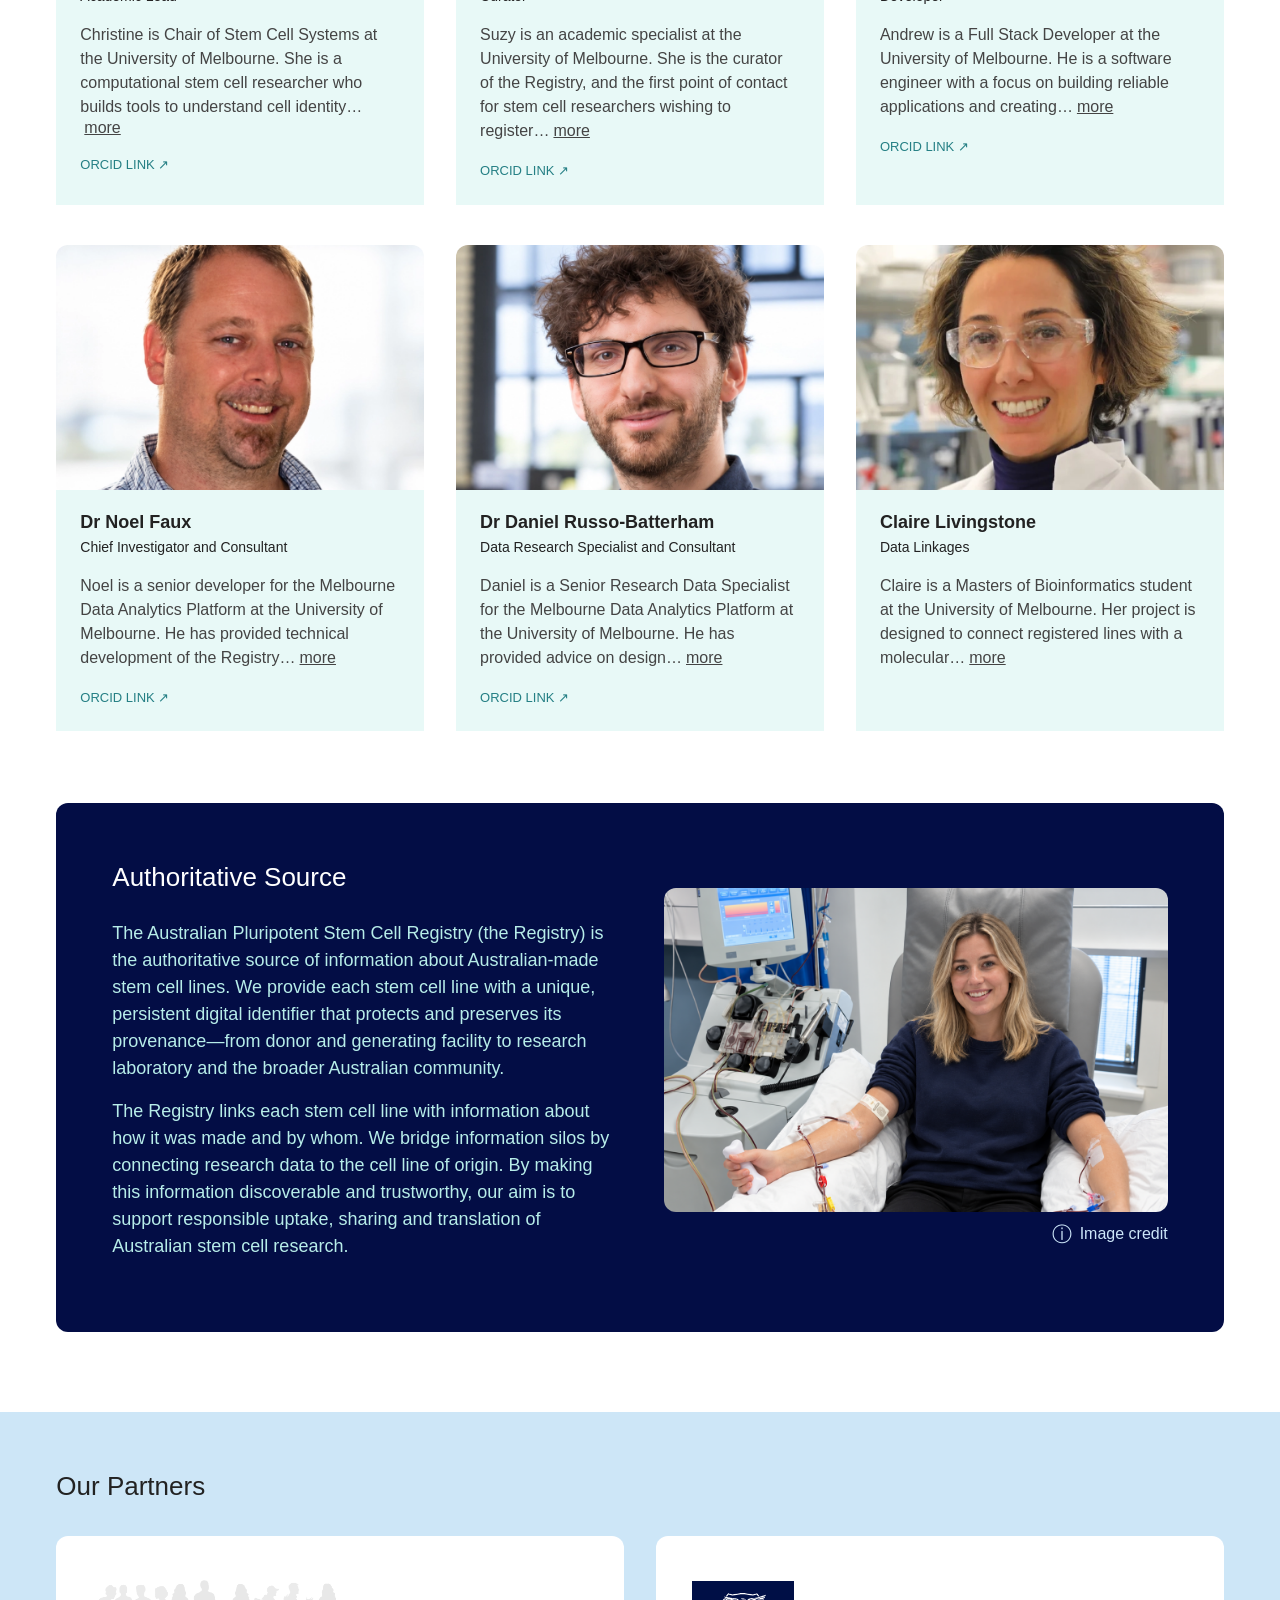
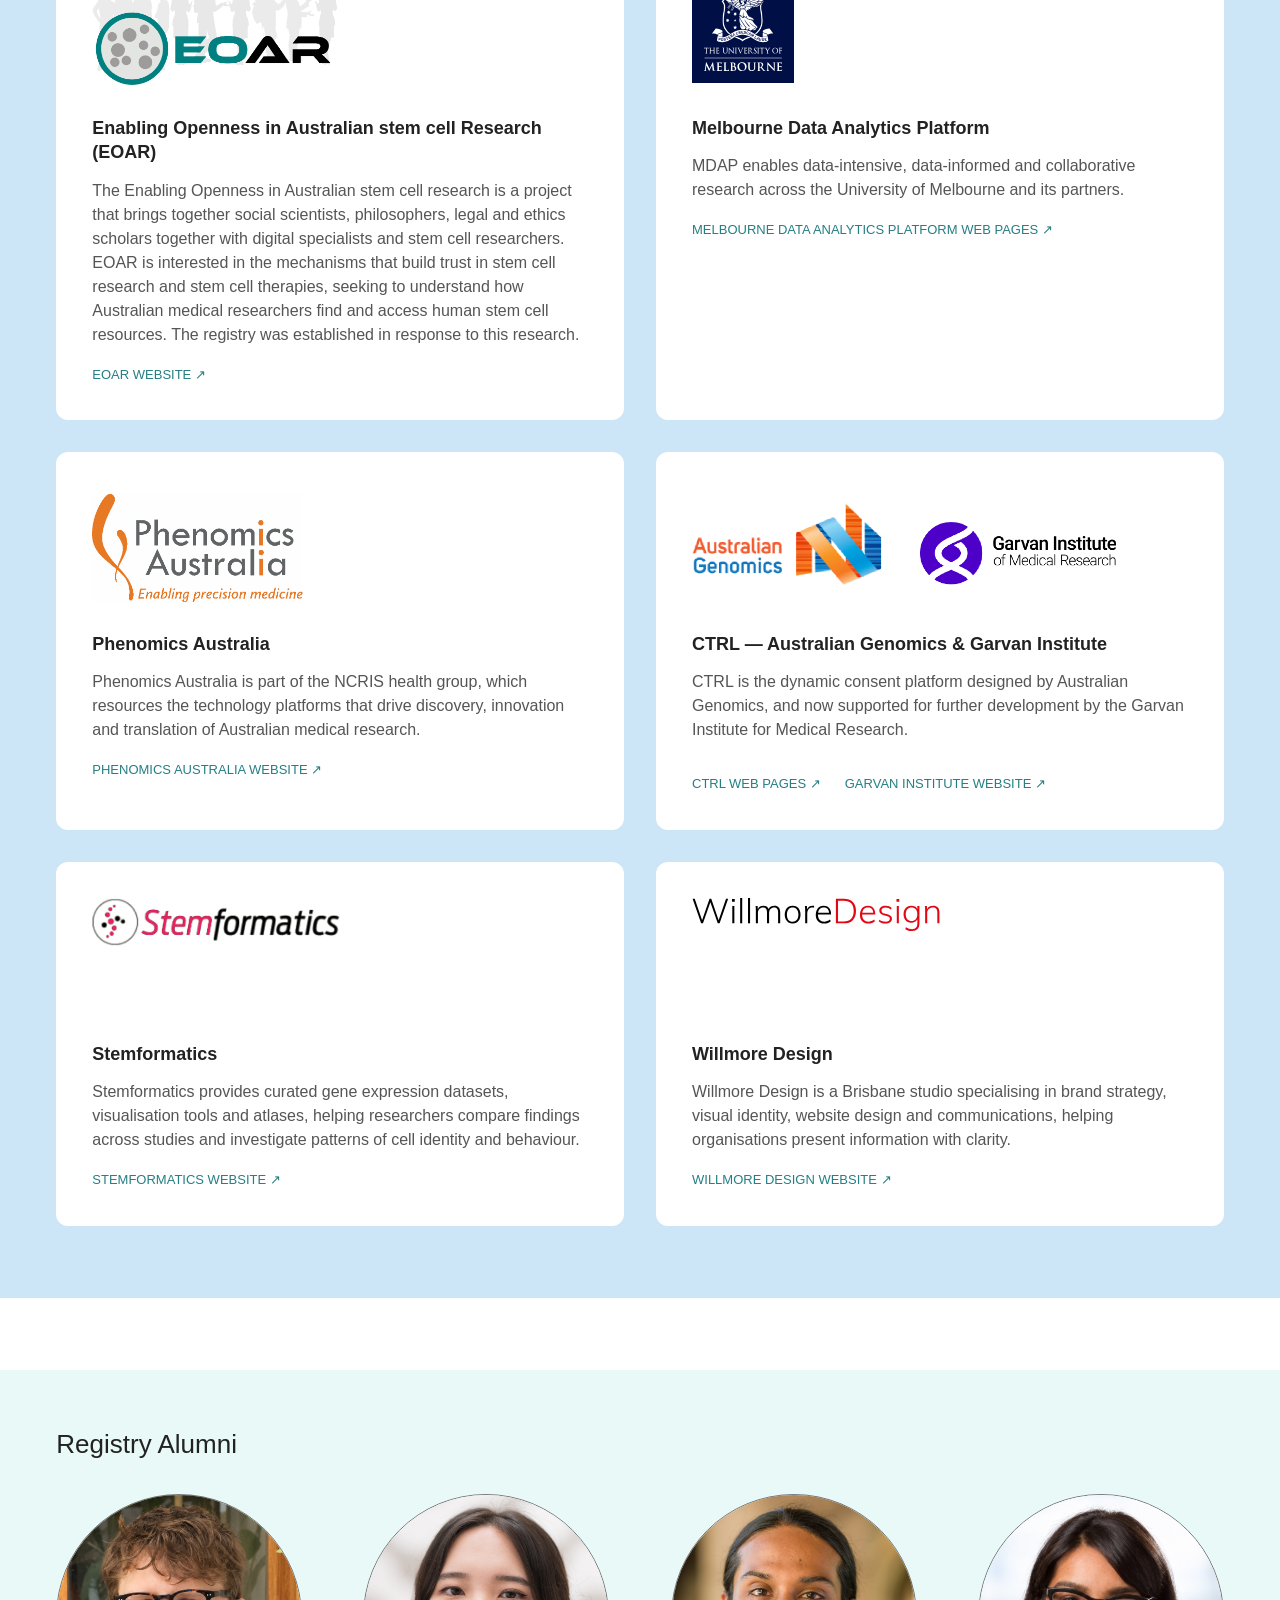
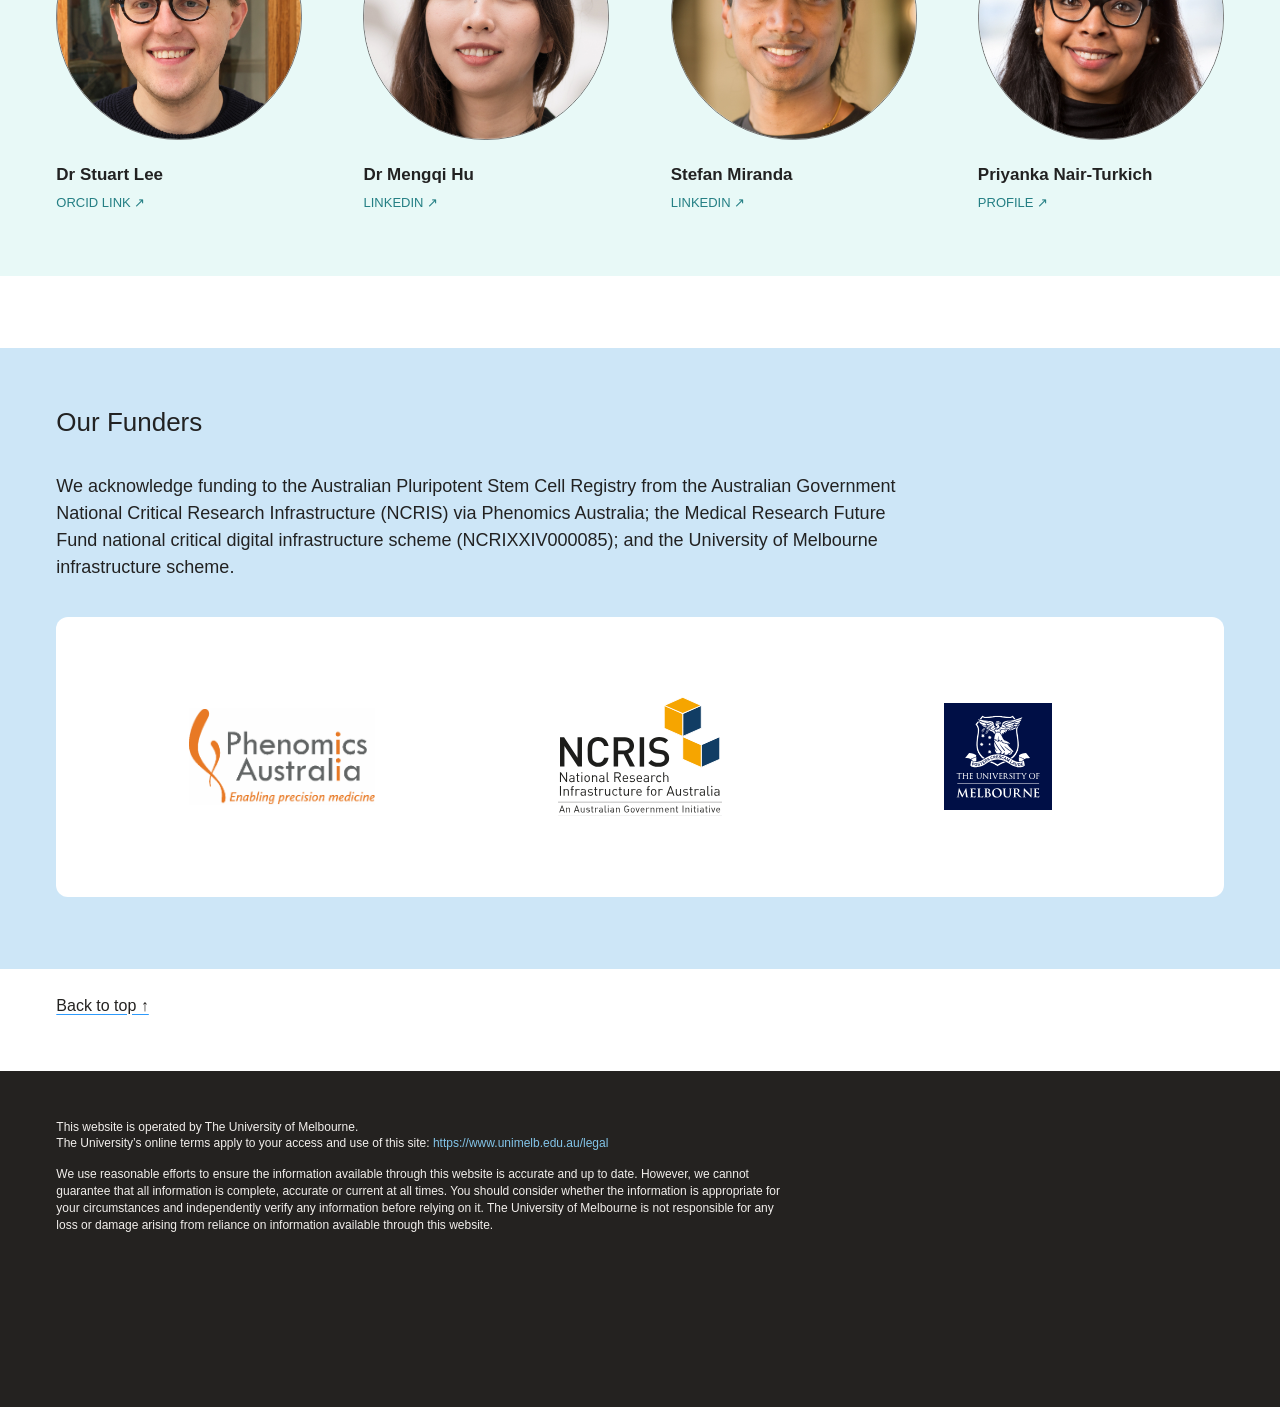
==== commit ef707068: "about updates" ====
--- a/about.html
+++ b/about.html
@@ -1,4 +1,4 @@
-<!doctype html><html lang="en"><head><meta name="theme-color" content="#000000"><meta charset="utf-8"><meta name="viewport" content="width=device-width, initial-scale=1"><title>About | Australian Pluripotent Stem Cell Registry</title><link rel="stylesheet" href="https://rsms.me/inter/inter.css"><link rel="stylesheet" href="css/styles.css?v=20261008-mobile-margins"><link rel="stylesheet" href="css/content-pages.css"><link rel="stylesheet" href="css/site-navigation.css"><link rel="stylesheet" href="css/mobile-toolbars.css?v=20261008-shared-phone-margins"><link rel="stylesheet" href="css/footer.css?v=20261008-footer-draft"><link rel="stylesheet" href="css/about.css?v=20261101-authority-credit-gap"></head><body class="content-page about-page"><header class="site-header">
+<!doctype html><html lang="en"><head><meta name="theme-color" content="#000000"><meta charset="utf-8"><meta name="viewport" content="width=device-width, initial-scale=1"><title>About | Australian Pluripotent Stem Cell Registry</title><link rel="stylesheet" href="https://rsms.me/inter/inter.css"><link rel="stylesheet" href="css/styles.css?v=20261008-mobile-margins"><link rel="stylesheet" href="css/content-pages.css"><link rel="stylesheet" href="css/site-navigation.css"><link rel="stylesheet" href="css/mobile-toolbars.css?v=20261008-shared-phone-margins"><link rel="stylesheet" href="css/footer.css?v=20261008-footer-draft"><link rel="stylesheet" href="css/about.css?v=20261101-partner-logo-baselines"></head><body class="content-page about-page"><header class="site-header">
 
     <div class="header-inner">
 
@@ -24,4 +24,4 @@
 
     </div>
 
-  </header><section class="listing-toolbar"><div class="toolbar-inner"><a class="filter-button" href="index.html?filter=open">SEARCH &amp; FILTER</a></div></section><figure class="about-banner"><picture><source media="(max-width:600px)" srcset="assets/about/about_banner_mobile_registry_v3.webp"><img src="assets/about/about_banner_desktop_registry_v3.webp" alt="Suzy and a colleague working together at a computer in the research office." fetchpriority="high"></picture><figcaption class="about-image-caption"><details class="about-image-credit"><summary>Image credit</summary><div class="about-credit-flag"><h2>Dr Mengqi Hu and Dr Suzy Butcher</h2><p>Menhqi's doctoral thesis revolved around the need for a national (Australian) stem cell registry. Her research involved... [Suzy &amp; Christine to provide details...]</p><p>Photography by Clickertie Portraita</p></div></details></figcaption></figure><main class="about-main"><h1 class="about-sr-only">About the Registry</h1><div class="about-intro-wrap"><div class="about-cells" aria-hidden="true"><img class="cell cell-1" src="assets/about/about-cells/about-cells-01.png?v=20261101" alt=""><img class="cell cell-2" src="assets/about/about-cells/about-cells-02.png?v=20261101" alt=""><img class="cell cell-3" src="assets/about/about-cells/about-cells-03.png?v=20261101" alt=""><img class="cell cell-4" src="assets/about/about-cells/about-cells-04.png?v=20261101" alt=""><img class="cell cell-5" src="assets/about/about-cells/about-cells-05.png?v=20261101" alt=""><img class="cell cell-7" src="assets/about/about-cells/about-cells-02.png?v=20261101" alt=""><img class="cell cell-8" src="assets/about/about-cells/about-cells-03.png?v=20261101" alt=""></div><div class="about-inner about-intro"><p>The Australian Pluripotent Stem Cell Registry aims to build assurance in the cell line resources underpinning Australian stem cell research, by creating unambiguous digital identification and curated descriptions for every Australian stem cell line.</p><nav aria-label="Related pages"><a href="index.html?filter=open">Explore cell lines by search &amp; filter →</a><a href="resources.html">Cell line resources →</a></nav><button class="cell-motion-toggle" type="button" aria-pressed="false"><svg class="motion-icon motion-icon-pause" viewBox="0 0 32 32" width="20" height="20" fill="currentColor" aria-hidden="true"><circle cx="16" cy="16" r="14.7" fill="none" stroke="currentColor" stroke-width="2"/><path transform="translate(1.6 1.6) scale(.9)" d="M12 6H10A2 2 0 008 8V24a2 2 0 002 2h2a2 2 0 002-2V8a2 2 0 00-2-2zM22 6H20a2 2 0 00-2 2V24a2 2 0 002 2h2a2 2 0 002-2V8a2 2 0 00-2-2z"/></svg><svg class="motion-icon motion-icon-play" viewBox="0 0 32 32" width="20" height="20" fill="currentColor" aria-hidden="true"><path fill="none" d="M11,23a1,1,0,0,1-1-1V10a1,1,0,0,1,1.4473-.8945l12,6a1,1,0,0,1,0,1.789l-12,6A1.001,1.001,0,0,1,11,23Z"/><path d="M16,2A14,14,0,1,0,30,16,14,14,0,0,0,16,2Zm7.4473,14.8945-12,6A1,1,0,0,1,10,22V10a1,1,0,0,1,1.4473-.8945l12,6a1,1,0,0,1,0,1.789Z"/></svg><span class="motion-label">Pause cell motion</span></button><details class="about-image-credit cell-image-credit"><summary>Image credit</summary><div class="about-credit-flag"><h2>Hatched blastocyst</h2><p>Coloured light micrograph of a hatched human blastocyst (right), 7 days after fertilisation. To the left is the zona pellucida, a glycoprotein shell that originally surrounded the unfertilised egg. The blastocyst is a hollow ball of cells with a fluid centre. The inner cell mass (dark grey) contains the cells that would form the embryo proper, the embryonic stem cells (ESCs). These cells will be harvested and grown in culture. Human ESCs are a potential source of cells to repair damaged tissue in diseases such as Parkinson&#x27;s and insulin-dependent diabetes. However, this research is controversial as it requires the destruction of an embryo.</p><p>Photography by PROFESSOR MIODRAG STOJKOVIC / SCIENCE PHOTO LIBRARY</p></div></details></div></div><section class="about-inner about-team" aria-labelledby="team-heading"><h2 id="team-heading">The Registry Team</h2><div class="team-grid"><article class="team-card"><a class="team-photo" href="https://orcid.org/0000-0003-3133-3628" target="_blank" rel="noopener noreferrer" aria-label="ORCID profile for Professor Christine Wells"><img src="assets/about/christine-wells.webp" alt="Professor Christine Wells"></a><div class="team-copy"><h3>Professor Christine Wells</h3><p class="team-role">Academic Lead</p><p class="team-bio" id="team-bio-0">Christine is Chair of Stem Cell Systems at the University of Melbourne. She is a computational stem cell researcher who builds tools to understand cell identity…</p><button class="bio-toggle" aria-expanded="false" aria-controls="team-bio-0" data-short="Christine is Chair of Stem Cell Systems at the University of Melbourne. She is a computational stem cell researcher who builds tools to understand cell identity…" data-full="Christine is Chair of Stem Cell Systems at the University of Melbourne. She is a computational stem cell researcher who builds tools to understand cell identity, quality and stem cell potential. Christine is Scientific Director of the Registry, and architect of the Stemformatics.org collaboration platform.">more</button><a class="about-site-link" href="https://orcid.org/0000-0003-3133-3628" aria-label="ORCID profile for Professor Christine Wells" target="_blank" rel="noopener noreferrer">ORCID LINK ↗</a></div></article><article class="team-card"><a class="team-photo" href="https://orcid.org/0000-0003-0026-4922" target="_blank" rel="noopener noreferrer" aria-label="ORCID profile for Dr Suzy Butcher"><img src="assets/about/suzy-butcher.webp" alt="Dr Suzy Butcher"></a><div class="team-copy"><h3>Dr Suzy Butcher</h3><p class="team-role">Curator</p><p class="team-bio" id="team-bio-1">Suzy is an academic specialist at the University of Melbourne. She is the curator of the Registry, and the first point of contact for stem cell researchers wishing to register…</p><button class="bio-toggle" aria-expanded="false" aria-controls="team-bio-1" data-short="Suzy is an academic specialist at the University of Melbourne. She is the curator of the Registry, and the first point of contact for stem cell researchers wishing to register…" data-full="Suzy is an academic specialist at the University of Melbourne. She is the curator of the Registry, and the first point of contact for stem cell researchers wishing to register their lines. Suzy’s research training includes cell culture, microscopy, PCR and genomic techniques. Her PhD training was in bioinformatics. This gives her an understanding of the experimental systems needed for quality assurance in stem cell research.">more</button><a class="about-site-link" href="https://orcid.org/0000-0003-0026-4922" aria-label="ORCID profile for Dr Suzy Butcher" target="_blank" rel="noopener noreferrer">ORCID LINK ↗</a></div></article><article class="team-card andrew-card"><div class="andrew-cells" aria-hidden="true"><img class="cell andrew-cell-1" src="assets/about/about-cells/about-cells-02.png?v=20261101" alt=""><img class="cell andrew-cell-2" src="assets/about/about-cells/about-cells-03.png?v=20261101" alt=""><img class="cell andrew-cell-3" src="assets/about/about-cells/about-cells-06.png?v=20261101" alt=""><img class="cell andrew-cell-4" src="assets/about/about-cells/about-cells-02.png?v=20261101" alt=""><img class="cell andrew-cell-5" src="assets/about/about-cells/about-cells-06.png?v=20261101" alt=""></div><a class="team-photo" href="https://orcid.org/0000-0002-6394-4979" target="_blank" rel="noopener noreferrer" aria-label="ORCID profile for Andrew Creegan"><img src="assets/about/andrew-creegan.webp" alt="Andrew Creegan"></a><div class="team-copy"><h3>Andrew Creegan</h3><p class="team-role">Developer</p><p class="team-bio" id="team-bio-2">Andrew is a Full Stack Developer at the University of Melbourne. He is a software engineer with a focus on building reliable applications and creating…</p><button class="bio-toggle" aria-expanded="false" aria-controls="team-bio-2" data-short="Andrew is a Full Stack Developer at the University of Melbourne. He is a software engineer with a focus on building reliable applications and creating…" data-full="Andrew is a Full Stack Developer at the University of Melbourne. He is a software engineer with a focus on building reliable applications and creating clear, usable digital tools for researchers.">more</button><a class="about-site-link" href="https://orcid.org/0000-0002-6394-4979" aria-label="ORCID profile for Andrew Creegan" target="_blank" rel="noopener noreferrer">ORCID LINK ↗</a></div></article><article class="team-card"><a class="team-photo" href="https://orcid.org/0000-0003-4594-8818" target="_blank" rel="noopener noreferrer" aria-label="ORCID profile for Dr Noel Faux"><img src="assets/about/neil-faux.webp" alt="Dr Noel Faux"></a><div class="team-copy"><h3>Dr Noel Faux</h3><p class="team-role">Chief Investigator and Consultant</p><p class="team-bio" id="team-bio-3">Noel is a senior developer for the Melbourne Data Analytics Platform at the University of Melbourne. He has provided technical development of the Registry…</p><button class="bio-toggle" aria-expanded="false" aria-controls="team-bio-3" data-short="Noel is a senior developer for the Melbourne Data Analytics Platform at the University of Melbourne. He has provided technical development of the Registry…" data-full="Noel is a senior developer for the Melbourne Data Analytics Platform at the University of Melbourne. He has provided technical development of the registry prototype and remains a close collaborator on the project.">more</button><a class="about-site-link" href="https://orcid.org/0000-0003-4594-8818" aria-label="ORCID profile for Dr Noel Faux" target="_blank" rel="noopener noreferrer">ORCID LINK ↗</a></div></article><article class="team-card"><a class="team-photo" href="https://orcid.org/0000-0001-7550-528X" target="_blank" rel="noopener noreferrer" aria-label="ORCID profile for Dr Daniel Russo-Batterham"><img src="assets/about/daniel-russo-batterham.webp" alt="Dr Daniel Russo-Batterham"></a><div class="team-copy"><h3>Dr Daniel Russo-Batterham</h3><p class="team-role">Data Research Specialist and Consultant</p><p class="team-bio" id="team-bio-4">Daniel is a Senior Research Data Specialist for the Melbourne Data Analytics Platform at the University of Melbourne. He has provided advice on design…</p><button class="bio-toggle" aria-expanded="false" aria-controls="team-bio-4" data-short="Daniel is a Senior Research Data Specialist for the Melbourne Data Analytics Platform at the University of Melbourne. He has provided advice on design…" data-full="Daniel is a Senior Research Data Specialist for the Melbourne Data Analytics Platform at the University of Melbourne. He has provided advice on design of the database and user experience for the Registry.">more</button><a class="about-site-link" href="https://orcid.org/0000-0001-7550-528X" aria-label="ORCID profile for Dr Daniel Russo-Batterham" target="_blank" rel="noopener noreferrer">ORCID LINK ↗</a></div></article><article class="team-card"><div class="team-photo"><img src="assets/about/claire-livingstone.webp" alt="Claire Livingstone"></div><div class="team-copy"><h3>Claire Livingstone</h3><p class="team-role">Data Linkages</p><p class="team-bio" id="team-bio-5">Claire is a Masters of Bioinformatics student at the University of Melbourne. Her project is designed to connect registered lines with a molecular…</p><button class="bio-toggle" aria-expanded="false" aria-controls="team-bio-5" data-short="Claire is a Masters of Bioinformatics student at the University of Melbourne. Her project is designed to connect registered lines with a molecular…" data-full="Claire is a Masters of Bioinformatics student at the University of Melbourne. Her project is designed to connect registered lines with a molecular atlas to explore the quality and behaviour of Australian pluripotent stem cells.">more</button></div></article></div></section><section class="about-inner"><div class="about-authority"><div><h2>Authoritative Source</h2><p>The Australian Pluripotent Stem Cell Registry (the Registry) is the authoritative source of information about Australian-made stem cell lines. We provide each stem cell line with a unique, persistent digital identifier that protects and preserves its provenance—from donor and generating facility to research laboratory and the broader Australian community.</p><p>The Registry links each stem cell line with information about how it was made and by whom. We bridge information silos by connecting research data to the cell line of origin. By making this information discoverable and trustworthy, our aim is to support responsible uptake, sharing and translation of Australian stem cell research.</p></div><figure class="authority-image"><img src="assets/about/patient-clinical-scene.png" alt="Illustrative AI-generated scene of an adult donor seated beside a cell collection machine."><figcaption><details class="about-image-credit authority-image-credit"><summary>Image credit</summary><div class="about-credit-flag"><h2>Annabelle Mass Starkis</h2><p>Annabelle is a fictional patient receiving hospital care for an inherited blood disorder. Her treatment includes regular monitoring, transfusions, and discussions about future therapies. She is pictured during a routine appointment, supported by her clinical team while researchers investigate how stem cell models might improve understanding of conditions like hers.</p><p>Photography by Clickety Portraita</p></div></details></figcaption></figure></div></section><section class="about-partners"><div class="about-inner"><h2>Our Partners</h2><div class="partner-grid"><article class="partner-card"><div class="partner-logo"><a href="https://www.eoar.com.au" target="_blank" rel="noopener noreferrer" aria-label="EOAR website"><img src="assets/about/eoar_eoar.png" alt="Enabling Openness in Australian stem cell Research (EOAR)"></a></div><h3>Enabling Openness in Australian stem cell Research (EOAR)</h3><p>The Enabling Openness in Australian stem cell research is a project that brings together social scientists, philosophers, legal and ethics scholars together with digital specialists and stem cell researchers. EOAR is interested in the mechanisms that build trust in stem cell research and stem cell therapies, seeking to understand how Australian medical researchers find and access human stem cell resources. The registry was established in response to this research.</p><a class="about-site-link" href="https://www.eoar.com.au" target="_blank" rel="noopener noreferrer">EOAR WEBSITE ↗</a></article><article class="partner-card"><div class="partner-logo"><a href="https://www.unimelb.edu.au/mdap" target="_blank" rel="noopener noreferrer" aria-label="Melbourne Data Analytics Platform"><img src="assets/resources/uni-melb-logo.svg" alt="Melbourne Data Analytics Platform"></a></div><h3>Melbourne Data Analytics Platform</h3><p>MDAP enables data-intensive, data-informed and collaborative research across the University of Melbourne and its partners.</p><a class="about-site-link" href="https://www.unimelb.edu.au/mdap" target="_blank" rel="noopener noreferrer">MELBOURNE DATA ANALYTICS PLATFORM WEB PAGES ↗</a></article><article class="partner-card"><div class="partner-logo"><a href="https://phenomicsaustralia.org.au" target="_blank" rel="noopener noreferrer" aria-label="Phenomics Australia"><img src="assets/about/phenomics-australia.png" alt="Phenomics Australia"></a></div><h3>Phenomics Australia</h3><p>Phenomics Australia is part of the NCRIS health group, which resources the technology platforms that drive discovery, innovation and translation of Australian medical research.</p><a class="about-site-link" href="https://phenomicsaustralia.org.au" target="_blank" rel="noopener noreferrer">PHENOMICS AUSTRALIA WEBSITE ↗</a></article><article class="partner-card"><div class="partner-logo partner-logo-split"><img src="assets/about/AustGenomics-Garavan_austgenomics-garvaninstitute.png" alt="Australian Genomics and Garvan Institute of Medical Research"><a class="genomics-logo-link" href="https://www.australiangenomics.org.au/" target="_blank" rel="noopener noreferrer" aria-label="Australian Genomics website"></a><a class="garvan-logo-link" href="https://www.garvan.org.au/" target="_blank" rel="noopener noreferrer" aria-label="Garvan Institute website"></a></div><h3>CTRL — Australian Genomics &amp; Garvan Institute</h3><p>CTRL is the dynamic consent platform designed by Australian Genomics, and now supported for further development by the Garvan Institute for Medical Research.</p><div class="partner-site-links"><a class="about-site-link" href="https://www.australiangenomics.org.au/tools-and-resources/dynamic-consent-and-ctrl/" target="_blank" rel="noopener noreferrer">CTRL WEB PAGES ↗</a><a class="about-site-link" href="https://www.garvan.org.au/" target="_blank" rel="noopener noreferrer">GARVAN INSTITUTE WEBSITE ↗</a></div></article></div></div></section><section class="about-alumni"><div class="about-inner"><h2>Registry Alumni</h2><div class="alumni-grid"><article class="alumni-card"><img src="assets/about/Alumni_stuart-lee.webp" alt="Dr Stuart Lee"><h3>Dr Stuart Lee</h3><a class="about-site-link" href="https://orcid.org/0000-0003-1179-8436" target="_blank" rel="noopener noreferrer">ORCID LINK ↗</a></article><article class="alumni-card"><img src="assets/about/Alumni_mengqui-hu.webp" alt="Dr Mengqi Hu"><h3>Dr Mengqi Hu</h3><a class="about-site-link" href="https://www.linkedin.com/in/mengqi-hu-phd-2a48b1208/" target="_blank" rel="noopener noreferrer">LINKEDIN ↗</a></article><article class="alumni-card"><img src="assets/about/Alumni_stephan-miranda.webp" alt="Stefan Miranda"><h3>Stefan Miranda</h3><a class="about-site-link" href="https://www.linkedin.com/in/stefan-miranda-774929246/" target="_blank" rel="noopener noreferrer">LINKEDIN ↗</a></article><article class="alumni-card"><img src="assets/about/Alumni_priyanka-nair-turkich.webp" alt="Priyanka Nair-Turkich"><h3>Priyanka Nair-Turkich</h3><a class="about-site-link" href="https://findanexpert.unimelb.edu.au/profile/783636-priyanka-nair-turkich" target="_blank" rel="noopener noreferrer">PROFILE ↗</a></article></div></div></section><section class="about-funders"><div class="about-inner"><h2>Our Funders</h2><p>We acknowledge funding to the Australian Pluripotent Stem Cell Registry from the Australian Government National Critical Research Infrastructure (NCRIS) via Phenomics Australia; the Medical Research Future Fund national critical digital infrastructure scheme (NCRIXXIV000085); and the University of Melbourne infrastructure scheme.</p><div class="funders-logos"><a href="https://phenomicsaustralia.org.au" aria-label="Phenomics Australia" target="_blank" rel="noopener noreferrer"><img src="assets/about/phenomics-australia.png" alt="Phenomics Australia"></a><a class="funder-ncris" href="https://www.education.gov.au/ncris" target="_blank" rel="noopener noreferrer" aria-label="NCRIS home page"><img src="assets/about/NCRIS.svg" alt="NCRIS"></a><a class="funder-unimelb" href="https://www.unimelb.edu.au/" target="_blank" rel="noopener noreferrer" aria-label="University of Melbourne home page"><img src="assets/resources/uni-melb-logo.svg" alt="The University of Melbourne"></a></div></div></section></main><div class="page-back-top"><a href="#">Back to top ↑</a></div><footer class="site-footer"><div class="footer-inner"><div class="footer-copy"><p>This website is operated by The University of Melbourne.<br>The University’s online terms apply to your access and use of this site: <a href="https://www.unimelb.edu.au/legal" target="_blank" rel="noopener noreferrer">https://www.unimelb.edu.au/legal</a></p><p>We use reasonable efforts to ensure the information available through this website is accurate and up to date. However, we cannot guarantee that all information is complete, accurate or current at all times. You should consider whether the information is appropriate for your circumstances and independently verify any information before relying on it. The University of Melbourne is not responsible for any loss or damage arising from reliance on information available through this website.</p></div></div></footer><script src="js/site-navigation.js?v=desktop-click-fix"></script><script src="js/about.js"></script></body></html>+  </header><section class="listing-toolbar"><div class="toolbar-inner"><a class="filter-button" href="index.html?filter=open">SEARCH &amp; FILTER</a></div></section><figure class="about-banner"><picture><source media="(max-width:600px)" srcset="assets/about/about_banner_mobile_registry_v3.webp"><img src="assets/about/about_banner_desktop_registry_v3.webp" alt="Suzy and a colleague working together at a computer in the research office." fetchpriority="high"></picture><figcaption class="about-image-caption"><details class="about-image-credit"><summary>Image credit</summary><div class="about-credit-flag"><h2>Dr Mengqi Hu and Dr Suzy Butcher</h2><p>Menhqi's doctoral thesis revolved around the need for a national (Australian) stem cell registry. Her research involved... [Suzy &amp; Christine to provide details...]</p><p>Photography by Clickertie Portraita</p></div></details></figcaption></figure><main class="about-main"><h1 class="about-sr-only">About the Registry</h1><div class="about-intro-wrap"><div class="about-cells" aria-hidden="true"><img class="cell cell-1" src="assets/about/about-cells/about-cells-01.png?v=20261101" alt=""><img class="cell cell-2" src="assets/about/about-cells/about-cells-02.png?v=20261101" alt=""><img class="cell cell-3" src="assets/about/about-cells/about-cells-03.png?v=20261101" alt=""><img class="cell cell-4" src="assets/about/about-cells/about-cells-04.png?v=20261101" alt=""><img class="cell cell-5" src="assets/about/about-cells/about-cells-05.png?v=20261101" alt=""><img class="cell cell-7" src="assets/about/about-cells/about-cells-02.png?v=20261101" alt=""><img class="cell cell-8" src="assets/about/about-cells/about-cells-03.png?v=20261101" alt=""></div><div class="about-inner about-intro"><p>The Australian Pluripotent Stem Cell Registry aims to build assurance in the cell line resources underpinning Australian stem cell research, by creating unambiguous digital identification and curated descriptions for every Australian stem cell line.</p><nav aria-label="Related pages"><a href="index.html?filter=open">Explore cell lines by search &amp; filter →</a><a href="resources.html">Cell line resources →</a></nav><button class="cell-motion-toggle" type="button" aria-pressed="false"><svg class="motion-icon motion-icon-pause" viewBox="0 0 32 32" width="20" height="20" fill="currentColor" aria-hidden="true"><circle cx="16" cy="16" r="14.7" fill="none" stroke="currentColor" stroke-width="2"/><path transform="translate(1.6 1.6) scale(.9)" d="M12 6H10A2 2 0 008 8V24a2 2 0 002 2h2a2 2 0 002-2V8a2 2 0 00-2-2zM22 6H20a2 2 0 00-2 2V24a2 2 0 002 2h2a2 2 0 002-2V8a2 2 0 00-2-2z"/></svg><svg class="motion-icon motion-icon-play" viewBox="0 0 32 32" width="20" height="20" fill="currentColor" aria-hidden="true"><path fill="none" d="M11,23a1,1,0,0,1-1-1V10a1,1,0,0,1,1.4473-.8945l12,6a1,1,0,0,1,0,1.789l-12,6A1.001,1.001,0,0,1,11,23Z"/><path d="M16,2A14,14,0,1,0,30,16,14,14,0,0,0,16,2Zm7.4473,14.8945-12,6A1,1,0,0,1,10,22V10a1,1,0,0,1,1.4473-.8945l12,6a1,1,0,0,1,0,1.789Z"/></svg><span class="motion-label">Pause cell motion</span></button><details class="about-image-credit cell-image-credit"><summary>Image credit</summary><div class="about-credit-flag"><h2>Hatched blastocyst</h2><p>Coloured light micrograph of a hatched human blastocyst (right), 7 days after fertilisation. To the left is the zona pellucida, a glycoprotein shell that originally surrounded the unfertilised egg. The blastocyst is a hollow ball of cells with a fluid centre. The inner cell mass (dark grey) contains the cells that would form the embryo proper, the embryonic stem cells (ESCs). These cells will be harvested and grown in culture. Human ESCs are a potential source of cells to repair damaged tissue in diseases such as Parkinson&#x27;s and insulin-dependent diabetes. However, this research is controversial as it requires the destruction of an embryo.</p><p>Photography by PROFESSOR MIODRAG STOJKOVIC / SCIENCE PHOTO LIBRARY</p></div></details></div></div><section class="about-inner about-team" aria-labelledby="team-heading"><h2 id="team-heading">The Registry Team</h2><div class="team-grid"><article class="team-card"><a class="team-photo" href="https://orcid.org/0000-0003-3133-3628" target="_blank" rel="noopener noreferrer" aria-label="ORCID profile for Professor Christine Wells"><img src="assets/about/christine-wells.webp" alt="Professor Christine Wells"></a><div class="team-copy"><h3>Professor Christine Wells</h3><p class="team-role">Academic Lead</p><p class="team-bio" id="team-bio-0">Christine is Chair of Stem Cell Systems at the University of Melbourne. She is a computational stem cell researcher who builds tools to understand cell identity…</p><button class="bio-toggle" aria-expanded="false" aria-controls="team-bio-0" data-short="Christine is Chair of Stem Cell Systems at the University of Melbourne. She is a computational stem cell researcher who builds tools to understand cell identity…" data-full="Christine is Chair of Stem Cell Systems at the University of Melbourne. She is a computational stem cell researcher who builds tools to understand cell identity, quality and stem cell potential. Christine is Scientific Director of the Registry, and architect of the Stemformatics.org collaboration platform.">more</button><a class="about-site-link" href="https://orcid.org/0000-0003-3133-3628" aria-label="ORCID profile for Professor Christine Wells" target="_blank" rel="noopener noreferrer">ORCID LINK ↗</a></div></article><article class="team-card"><a class="team-photo" href="https://orcid.org/0000-0003-0026-4922" target="_blank" rel="noopener noreferrer" aria-label="ORCID profile for Dr Suzy Butcher"><img src="assets/about/suzy-butcher.webp" alt="Dr Suzy Butcher"></a><div class="team-copy"><h3>Dr Suzy Butcher</h3><p class="team-role">Curator</p><p class="team-bio" id="team-bio-1">Suzy is an academic specialist at the University of Melbourne. She is the curator of the Registry, and the first point of contact for stem cell researchers wishing to register…</p><button class="bio-toggle" aria-expanded="false" aria-controls="team-bio-1" data-short="Suzy is an academic specialist at the University of Melbourne. She is the curator of the Registry, and the first point of contact for stem cell researchers wishing to register…" data-full="Suzy is an academic specialist at the University of Melbourne. She is the curator of the Registry, and the first point of contact for stem cell researchers wishing to register their lines. Suzy’s research training includes cell culture, microscopy, PCR and genomic techniques. Her PhD training was in bioinformatics. This gives her an understanding of the experimental systems needed for quality assurance in stem cell research.">more</button><a class="about-site-link" href="https://orcid.org/0000-0003-0026-4922" aria-label="ORCID profile for Dr Suzy Butcher" target="_blank" rel="noopener noreferrer">ORCID LINK ↗</a></div></article><article class="team-card andrew-card"><div class="andrew-cells" aria-hidden="true"><img class="cell andrew-cell-1" src="assets/about/about-cells/about-cells-02.png?v=20261101" alt=""><img class="cell andrew-cell-2" src="assets/about/about-cells/about-cells-03.png?v=20261101" alt=""><img class="cell andrew-cell-3" src="assets/about/about-cells/about-cells-06.png?v=20261101" alt=""><img class="cell andrew-cell-4" src="assets/about/about-cells/about-cells-02.png?v=20261101" alt=""><img class="cell andrew-cell-5" src="assets/about/about-cells/about-cells-06.png?v=20261101" alt=""></div><a class="team-photo" href="https://orcid.org/0000-0002-6394-4979" target="_blank" rel="noopener noreferrer" aria-label="ORCID profile for Andrew Creegan"><img src="assets/about/andrew-creegan.webp" alt="Andrew Creegan"></a><div class="team-copy"><h3>Andrew Creegan</h3><p class="team-role">Developer</p><p class="team-bio" id="team-bio-2">Andrew is a Full Stack Developer at the University of Melbourne. He is a software engineer with a focus on building reliable applications and creating…</p><button class="bio-toggle" aria-expanded="false" aria-controls="team-bio-2" data-short="Andrew is a Full Stack Developer at the University of Melbourne. He is a software engineer with a focus on building reliable applications and creating…" data-full="Andrew is a Full Stack Developer at the University of Melbourne. He is a software engineer with a focus on building reliable applications and creating clear, usable digital tools for researchers.">more</button><a class="about-site-link" href="https://orcid.org/0000-0002-6394-4979" aria-label="ORCID profile for Andrew Creegan" target="_blank" rel="noopener noreferrer">ORCID LINK ↗</a></div></article><article class="team-card"><a class="team-photo" href="https://orcid.org/0000-0003-4594-8818" target="_blank" rel="noopener noreferrer" aria-label="ORCID profile for Dr Noel Faux"><img src="assets/about/neil-faux.webp" alt="Dr Noel Faux"></a><div class="team-copy"><h3>Dr Noel Faux</h3><p class="team-role">Chief Investigator and Consultant</p><p class="team-bio" id="team-bio-3">Noel is a senior developer for the Melbourne Data Analytics Platform at the University of Melbourne. He has provided technical development of the Registry…</p><button class="bio-toggle" aria-expanded="false" aria-controls="team-bio-3" data-short="Noel is a senior developer for the Melbourne Data Analytics Platform at the University of Melbourne. He has provided technical development of the Registry…" data-full="Noel is a senior developer for the Melbourne Data Analytics Platform at the University of Melbourne. He has provided technical development of the registry prototype and remains a close collaborator on the project.">more</button><a class="about-site-link" href="https://orcid.org/0000-0003-4594-8818" aria-label="ORCID profile for Dr Noel Faux" target="_blank" rel="noopener noreferrer">ORCID LINK ↗</a></div></article><article class="team-card"><a class="team-photo" href="https://orcid.org/0000-0001-7550-528X" target="_blank" rel="noopener noreferrer" aria-label="ORCID profile for Dr Daniel Russo-Batterham"><img src="assets/about/daniel-russo-batterham.webp" alt="Dr Daniel Russo-Batterham"></a><div class="team-copy"><h3>Dr Daniel Russo-Batterham</h3><p class="team-role">Data Research Specialist and Consultant</p><p class="team-bio" id="team-bio-4">Daniel is a Senior Research Data Specialist for the Melbourne Data Analytics Platform at the University of Melbourne. He has provided advice on design…</p><button class="bio-toggle" aria-expanded="false" aria-controls="team-bio-4" data-short="Daniel is a Senior Research Data Specialist for the Melbourne Data Analytics Platform at the University of Melbourne. He has provided advice on design…" data-full="Daniel is a Senior Research Data Specialist for the Melbourne Data Analytics Platform at the University of Melbourne. He has provided advice on design of the database and user experience for the Registry.">more</button><a class="about-site-link" href="https://orcid.org/0000-0001-7550-528X" aria-label="ORCID profile for Dr Daniel Russo-Batterham" target="_blank" rel="noopener noreferrer">ORCID LINK ↗</a></div></article><article class="team-card"><div class="team-photo"><img src="assets/about/claire-livingstone.webp" alt="Claire Livingstone"></div><div class="team-copy"><h3>Claire Livingstone</h3><p class="team-role">Data Linkages</p><p class="team-bio" id="team-bio-5">Claire is a Masters of Bioinformatics student at the University of Melbourne. Her project is designed to connect registered lines with a molecular…</p><button class="bio-toggle" aria-expanded="false" aria-controls="team-bio-5" data-short="Claire is a Masters of Bioinformatics student at the University of Melbourne. Her project is designed to connect registered lines with a molecular…" data-full="Claire is a Masters of Bioinformatics student at the University of Melbourne. Her project is designed to connect registered lines with a molecular atlas to explore the quality and behaviour of Australian pluripotent stem cells.">more</button></div></article></div></section><section class="about-inner"><div class="about-authority"><div><h2>Authoritative Source</h2><p>The Australian Pluripotent Stem Cell Registry (the Registry) is the authoritative source of information about Australian-made stem cell lines. We provide each stem cell line with a unique, persistent digital identifier that protects and preserves its provenance—from donor and generating facility to research laboratory and the broader Australian community.</p><p>The Registry links each stem cell line with information about how it was made and by whom. We bridge information silos by connecting research data to the cell line of origin. By making this information discoverable and trustworthy, our aim is to support responsible uptake, sharing and translation of Australian stem cell research.</p></div><figure class="authority-image"><img src="assets/about/patient-clinical-scene.png" alt="Illustrative AI-generated scene of an adult donor seated beside a cell collection machine."><figcaption><details class="about-image-credit authority-image-credit"><summary>Image credit</summary><div class="about-credit-flag"><h2>Annabelle Mass Starkis</h2><p>Annabelle is a fictional patient receiving hospital care for an inherited blood disorder. Her treatment includes regular monitoring, transfusions, and discussions about future therapies. She is pictured during a routine appointment, supported by her clinical team while researchers investigate how stem cell models might improve understanding of conditions like hers.</p><p>Photography by Clickety Portraita</p></div></details></figcaption></figure></div></section><section class="about-partners"><div class="about-inner"><h2>Our Partners</h2><div class="partner-grid"><article class="partner-card"><div class="partner-logo"><a href="https://www.eoar.com.au" target="_blank" rel="noopener noreferrer" aria-label="EOAR website"><img src="assets/about/eoar_eoar.png" alt="Enabling Openness in Australian stem cell Research (EOAR)"></a></div><h3>Enabling Openness in Australian stem cell Research (EOAR)</h3><p>The Enabling Openness in Australian stem cell research is a project that brings together social scientists, philosophers, legal and ethics scholars together with digital specialists and stem cell researchers. EOAR is interested in the mechanisms that build trust in stem cell research and stem cell therapies, seeking to understand how Australian medical researchers find and access human stem cell resources. The registry was established in response to this research.</p><a class="about-site-link" href="https://www.eoar.com.au" target="_blank" rel="noopener noreferrer">EOAR WEBSITE ↗</a></article><article class="partner-card"><div class="partner-logo"><a href="https://www.unimelb.edu.au/mdap" target="_blank" rel="noopener noreferrer" aria-label="Melbourne Data Analytics Platform"><img src="assets/resources/uni-melb-logo.svg" alt="Melbourne Data Analytics Platform"></a></div><h3>Melbourne Data Analytics Platform</h3><p>MDAP enables data-intensive, data-informed and collaborative research across the University of Melbourne and its partners.</p><a class="about-site-link" href="https://www.unimelb.edu.au/mdap" target="_blank" rel="noopener noreferrer">MELBOURNE DATA ANALYTICS PLATFORM WEB PAGES ↗</a></article><article class="partner-card"><div class="partner-logo"><a href="https://phenomicsaustralia.org.au" target="_blank" rel="noopener noreferrer" aria-label="Phenomics Australia"><img src="assets/about/phenomics-australia.png" alt="Phenomics Australia"></a></div><h3>Phenomics Australia</h3><p>Phenomics Australia is part of the NCRIS health group, which resources the technology platforms that drive discovery, innovation and translation of Australian medical research.</p><a class="about-site-link" href="https://phenomicsaustralia.org.au" target="_blank" rel="noopener noreferrer">PHENOMICS AUSTRALIA WEBSITE ↗</a></article><article class="partner-card"><div class="partner-logo partner-logo-split"><img src="assets/about/AustGenomics-Garavan_austgenomics-garvaninstitute.png" alt="Australian Genomics and Garvan Institute of Medical Research"><a class="genomics-logo-link" href="https://www.australiangenomics.org.au/" target="_blank" rel="noopener noreferrer" aria-label="Australian Genomics website"></a><a class="garvan-logo-link" href="https://www.garvan.org.au/" target="_blank" rel="noopener noreferrer" aria-label="Garvan Institute website"></a></div><h3>CTRL — Australian Genomics &amp; Garvan Institute</h3><p>CTRL is the dynamic consent platform designed by Australian Genomics, and now supported for further development by the Garvan Institute for Medical Research.</p><div class="partner-site-links"><a class="about-site-link" href="https://www.australiangenomics.org.au/tools-and-resources/dynamic-consent-and-ctrl/" target="_blank" rel="noopener noreferrer">CTRL WEB PAGES ↗</a><a class="about-site-link" href="https://www.garvan.org.au/" target="_blank" rel="noopener noreferrer">GARVAN INSTITUTE WEBSITE ↗</a></div></article><article class="partner-card"><div class="partner-logo partner-logo-half"><a href="https://www.stemformatics.org/" target="_blank" rel="noopener noreferrer" aria-label="Stemformatics website"><img src="assets/about/stemformatics-logo.png" alt="Stemformatics" loading="lazy"></a></div><h3>Stemformatics</h3><p>Stemformatics provides curated gene expression datasets, visualisation tools and atlases, helping researchers compare findings across studies and investigate patterns of cell identity and behaviour.</p><a class="about-site-link" href="https://www.stemformatics.org/" target="_blank" rel="noopener noreferrer">STEMFORMATICS WEBSITE ↗</a></article><article class="partner-card"><div class="partner-logo partner-logo-half"><a href="https://www.willmoredesign.com.au/" target="_blank" rel="noopener noreferrer" aria-label="Willmore Design website"><img src="assets/about/willmore-design-logo.svg" alt="Willmore Design" loading="lazy"></a></div><h3>Willmore Design</h3><p>Willmore Design is a Brisbane studio specialising in brand strategy, visual identity, website design and communications, helping organisations present information with clarity.</p><a class="about-site-link" href="https://www.willmoredesign.com.au/" target="_blank" rel="noopener noreferrer">WILLMORE DESIGN WEBSITE ↗</a></article></div></div></section><section class="about-alumni"><div class="about-inner"><h2>Registry Alumni</h2><div class="alumni-grid"><article class="alumni-card"><img src="assets/about/Alumni_stuart-lee.webp" alt="Dr Stuart Lee"><h3>Dr Stuart Lee</h3><a class="about-site-link" href="https://orcid.org/0000-0003-1179-8436" target="_blank" rel="noopener noreferrer">ORCID LINK ↗</a></article><article class="alumni-card"><img src="assets/about/Alumni_mengqui-hu.webp" alt="Dr Mengqi Hu"><h3>Dr Mengqi Hu</h3><a class="about-site-link" href="https://www.linkedin.com/in/mengqi-hu-phd-2a48b1208/" target="_blank" rel="noopener noreferrer">LINKEDIN ↗</a></article><article class="alumni-card"><img src="assets/about/Alumni_stephan-miranda.webp" alt="Stefan Miranda"><h3>Stefan Miranda</h3><a class="about-site-link" href="https://www.linkedin.com/in/stefan-miranda-774929246/" target="_blank" rel="noopener noreferrer">LINKEDIN ↗</a></article><article class="alumni-card"><img src="assets/about/Alumni_priyanka-nair-turkich.webp" alt="Priyanka Nair-Turkich"><h3>Priyanka Nair-Turkich</h3><a class="about-site-link" href="https://findanexpert.unimelb.edu.au/profile/783636-priyanka-nair-turkich" target="_blank" rel="noopener noreferrer">PROFILE ↗</a></article></div></div></section><section class="about-funders"><div class="about-inner"><h2>Our Funders</h2><p>We acknowledge funding to the Australian Pluripotent Stem Cell Registry from the Australian Government National Critical Research Infrastructure (NCRIS) via Phenomics Australia; the Medical Research Future Fund national critical digital infrastructure scheme (NCRIXXIV000085); and the University of Melbourne infrastructure scheme.</p><div class="funders-logos"><a href="https://phenomicsaustralia.org.au" aria-label="Phenomics Australia" target="_blank" rel="noopener noreferrer"><img src="assets/about/phenomics-australia.png" alt="Phenomics Australia"></a><a class="funder-ncris" href="https://www.education.gov.au/ncris" target="_blank" rel="noopener noreferrer" aria-label="NCRIS home page"><img src="assets/about/NCRIS.svg" alt="NCRIS"></a><a class="funder-unimelb" href="https://www.unimelb.edu.au/" target="_blank" rel="noopener noreferrer" aria-label="University of Melbourne home page"><img src="assets/resources/uni-melb-logo.svg" alt="The University of Melbourne"></a></div></div></section></main><div class="page-back-top"><a href="#">Back to top ↑</a></div><footer class="site-footer"><div class="footer-inner"><div class="footer-copy"><p>This website is operated by The University of Melbourne.<br>The University’s online terms apply to your access and use of this site: <a href="https://www.unimelb.edu.au/legal" target="_blank" rel="noopener noreferrer">https://www.unimelb.edu.au/legal</a></p><p>We use reasonable efforts to ensure the information available through this website is accurate and up to date. However, we cannot guarantee that all information is complete, accurate or current at all times. You should consider whether the information is appropriate for your circumstances and independently verify any information before relying on it. The University of Melbourne is not responsible for any loss or damage arising from reliance on information available through this website.</p></div></div></footer><script src="js/site-navigation.js?v=desktop-click-fix"></script><script src="js/about.js"></script></body></html>
--- a/css/about.css
+++ b/css/about.css
@@ -137,3 +137,14 @@
 
 /* Half-line separation before the hospital image's photography attribution. */
 .about-authority .authority-image-credit .about-credit-flag p+p{margin-top:.75em}
+
+/* Equal half-width logos for the two new partner cards. */
+.partner-logo-half{width:50%}
+.partner-logo-half>a{width:100%}
+.partner-logo-half img{width:100%;max-height:none;height:auto}
+
+/* Match the logos' top inset to their cards' left padding. */
+.partner-logo-half,.partner-logo-half>a{align-items:flex-start}
+
+/* Align both partner wordmarks along a shared baseline. */
+.partner-logo-half>a{align-items:baseline}
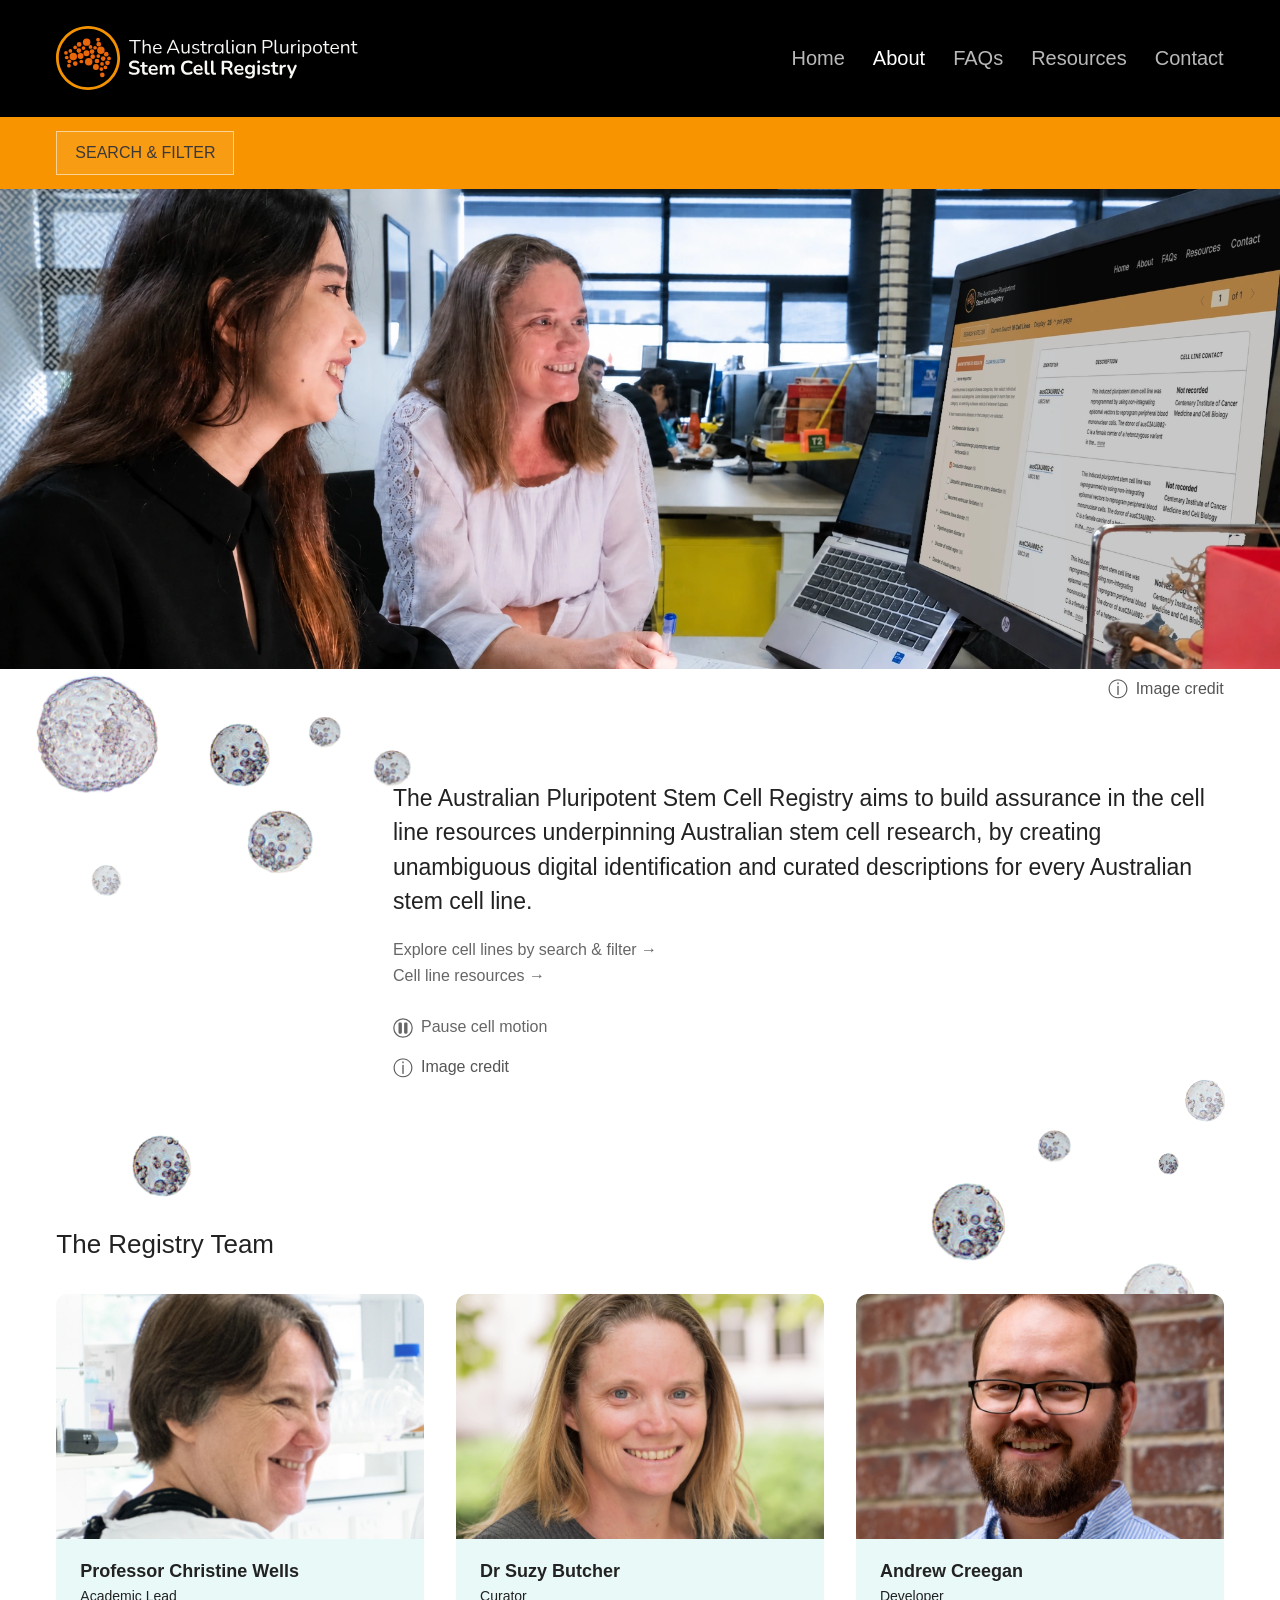
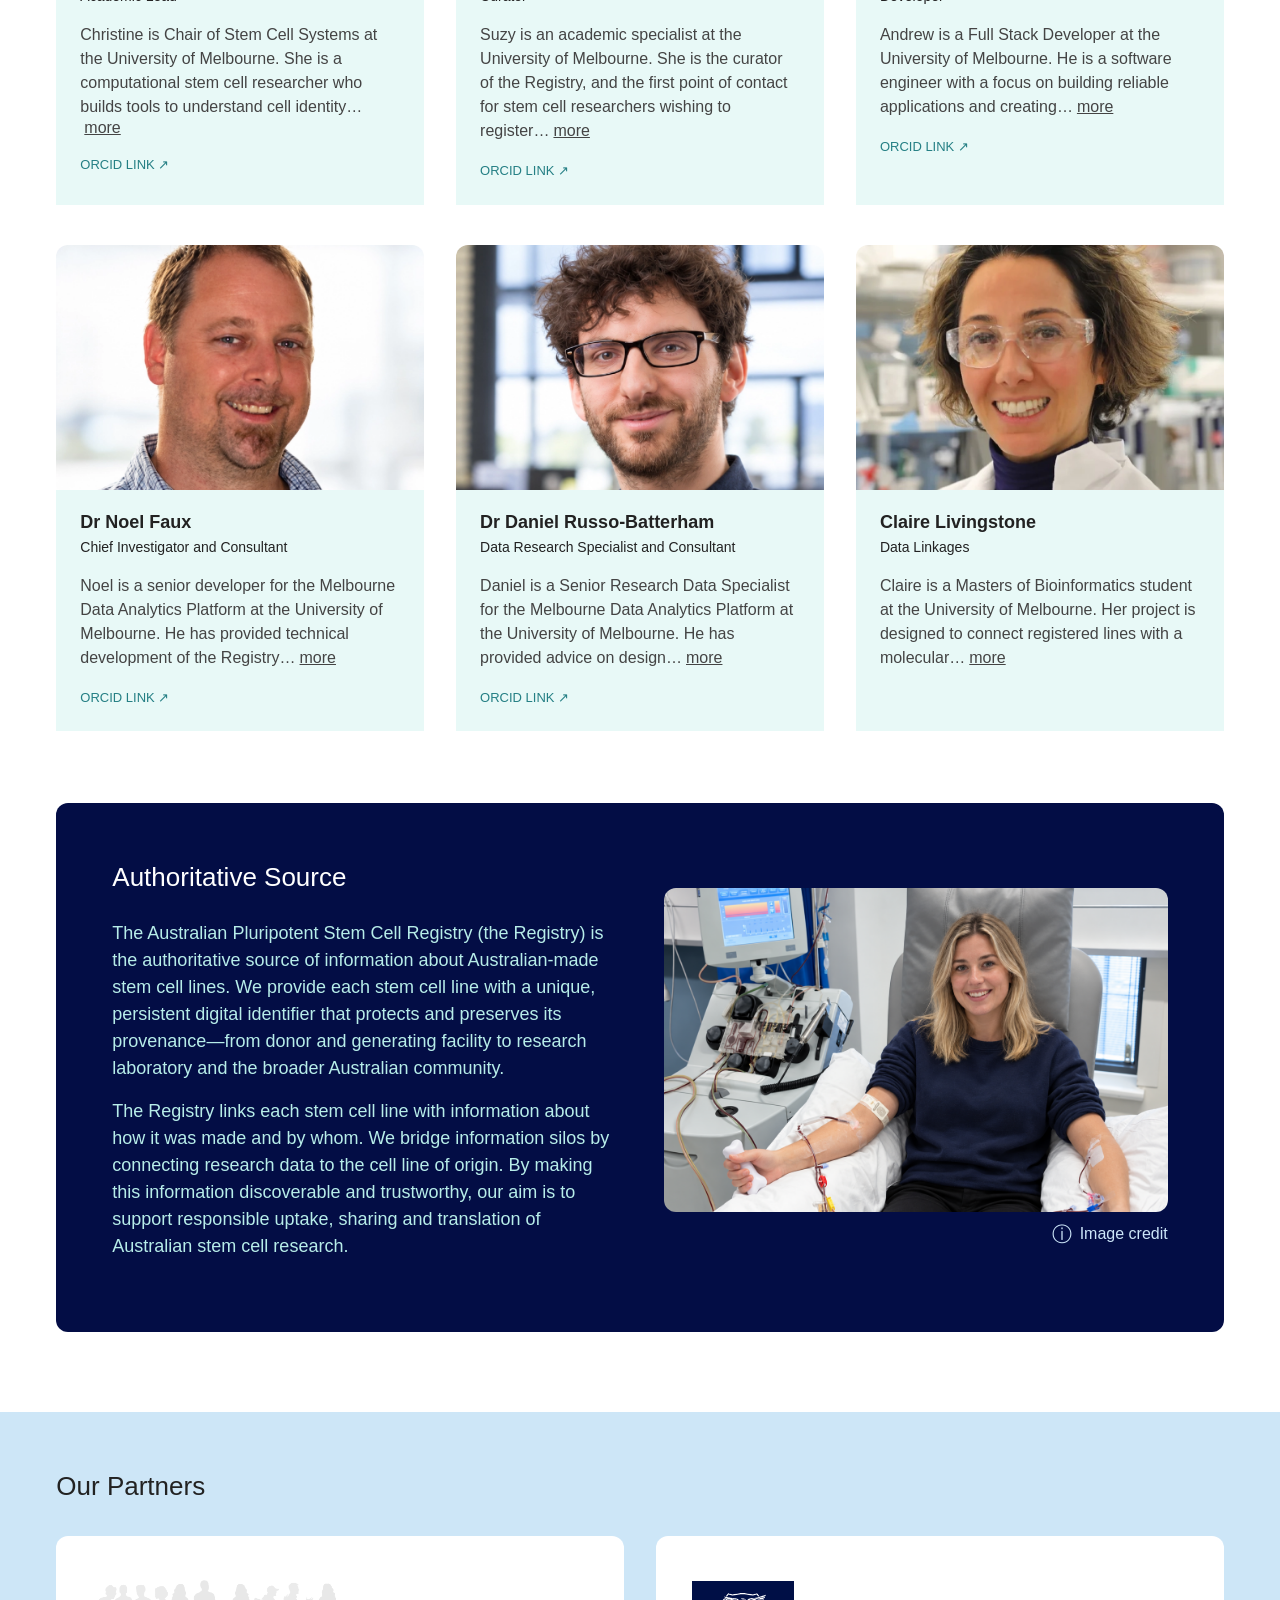
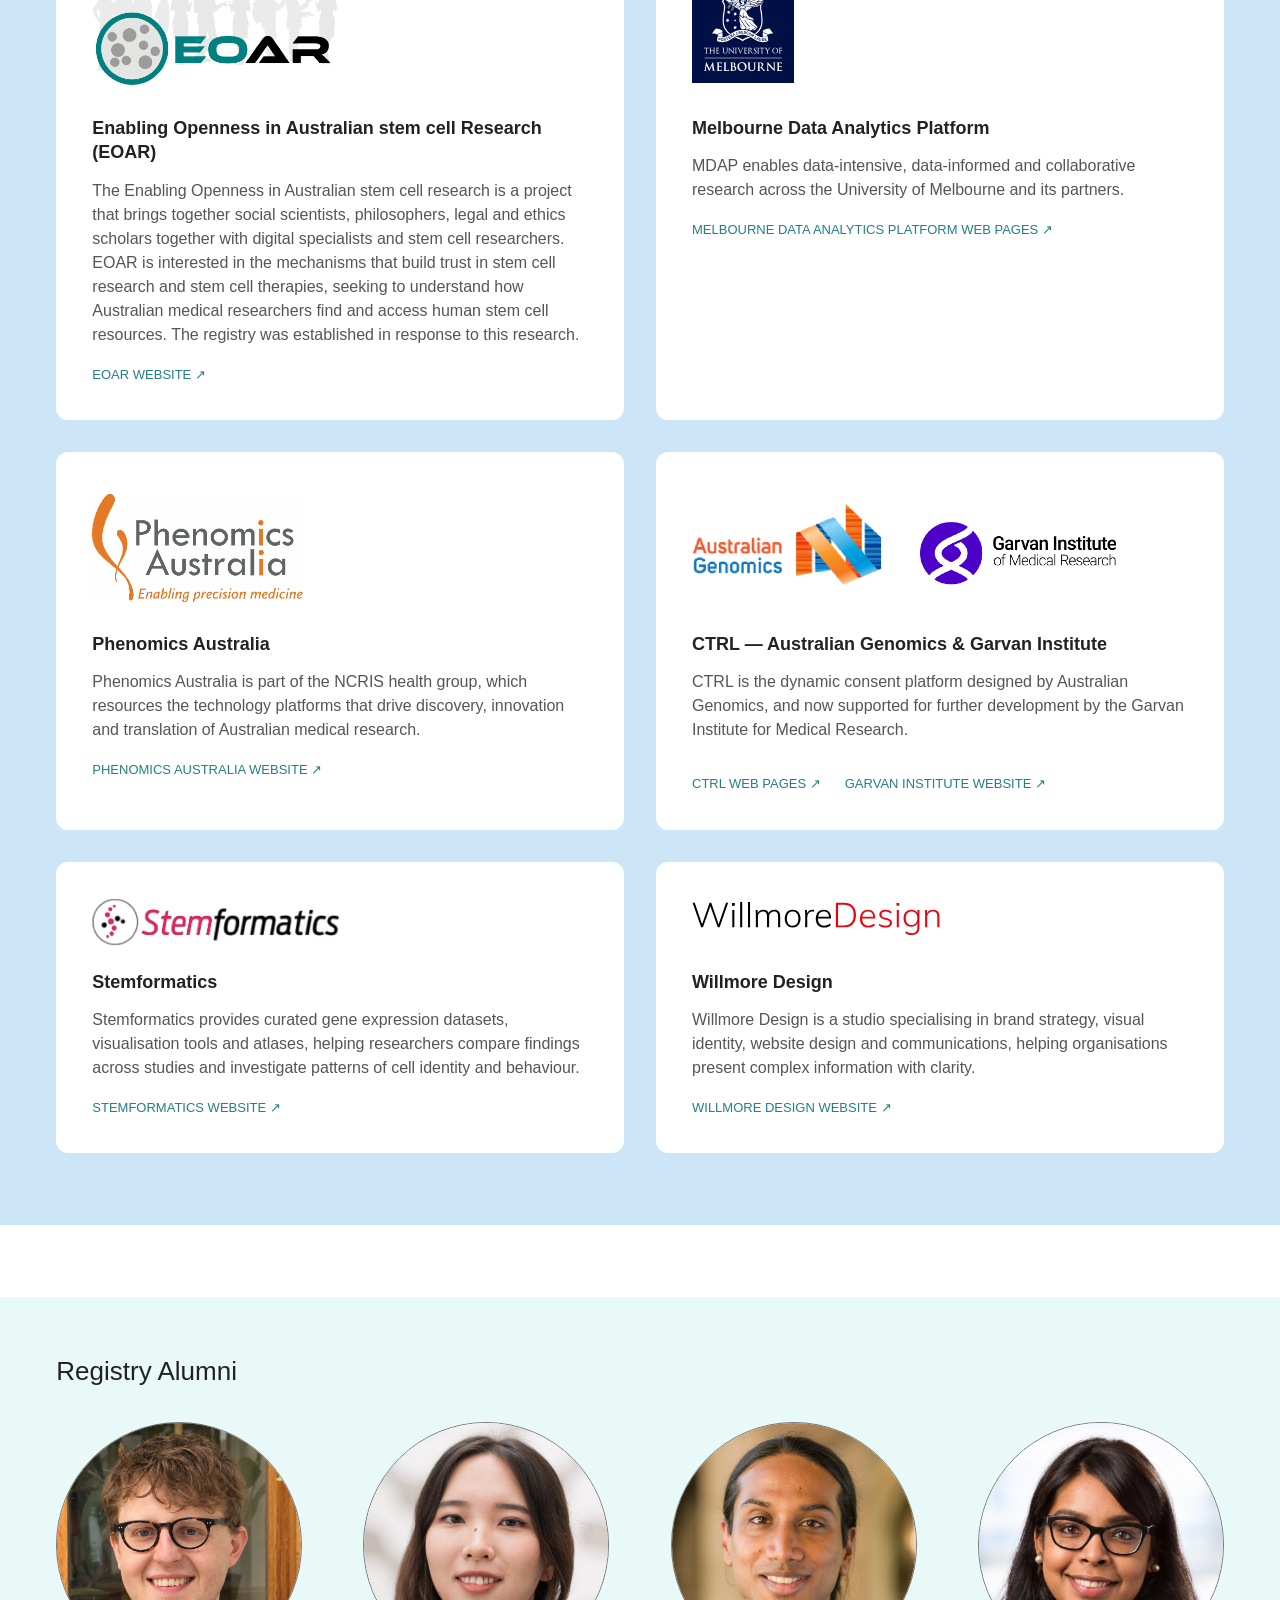
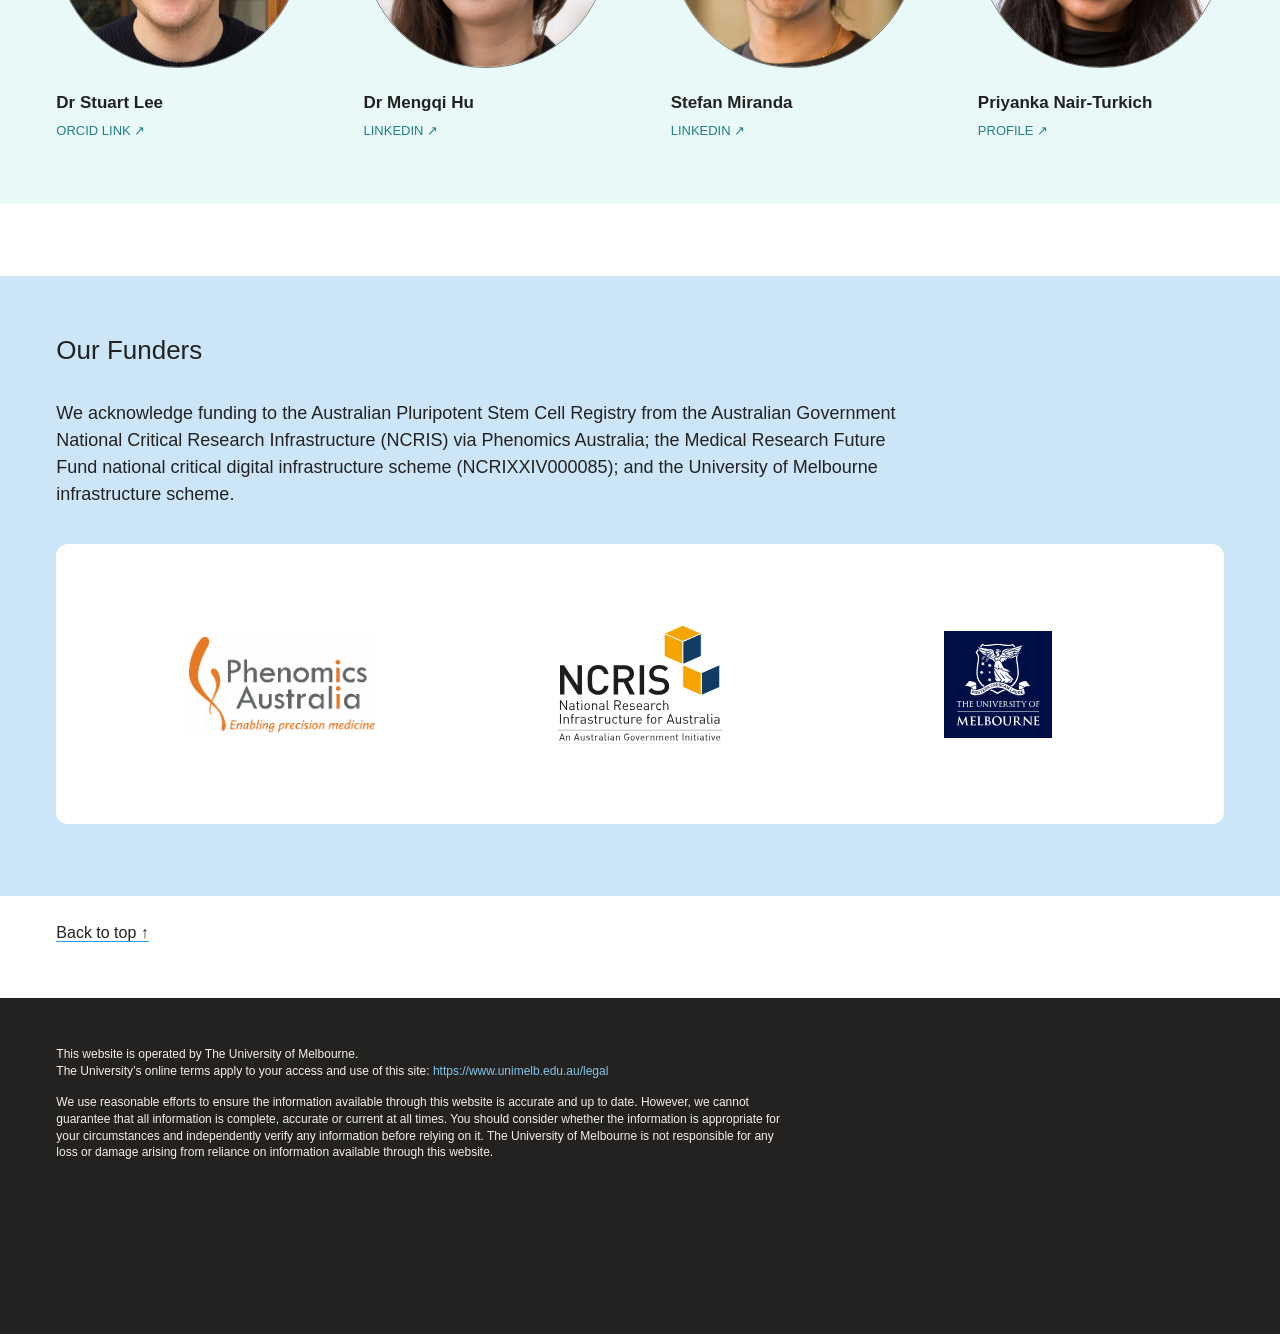
==== commit 6ffcf064: "Update about.html" ====
--- a/about.html
+++ b/about.html
@@ -24,4 +24,4 @@
 
     </div>
 
-  </header><section class="listing-toolbar"><div class="toolbar-inner"><a class="filter-button" href="index.html?filter=open">SEARCH &amp; FILTER</a></div></section><figure class="about-banner"><picture><source media="(max-width:600px)" srcset="assets/about/about_banner_mobile_registry_v3.webp"><img src="assets/about/about_banner_desktop_registry_v3.webp" alt="Suzy and a colleague working together at a computer in the research office." fetchpriority="high"></picture><figcaption class="about-image-caption"><details class="about-image-credit"><summary>Image credit</summary><div class="about-credit-flag"><h2>Dr Mengqi Hu and Dr Suzy Butcher</h2><p>Menhqi's doctoral thesis revolved around the need for a national (Australian) stem cell registry. Her research involved... [Suzy &amp; Christine to provide details...]</p><p>Photography by Clickertie Portraita</p></div></details></figcaption></figure><main class="about-main"><h1 class="about-sr-only">About the Registry</h1><div class="about-intro-wrap"><div class="about-cells" aria-hidden="true"><img class="cell cell-1" src="assets/about/about-cells/about-cells-01.png?v=20261101" alt=""><img class="cell cell-2" src="assets/about/about-cells/about-cells-02.png?v=20261101" alt=""><img class="cell cell-3" src="assets/about/about-cells/about-cells-03.png?v=20261101" alt=""><img class="cell cell-4" src="assets/about/about-cells/about-cells-04.png?v=20261101" alt=""><img class="cell cell-5" src="assets/about/about-cells/about-cells-05.png?v=20261101" alt=""><img class="cell cell-7" src="assets/about/about-cells/about-cells-02.png?v=20261101" alt=""><img class="cell cell-8" src="assets/about/about-cells/about-cells-03.png?v=20261101" alt=""></div><div class="about-inner about-intro"><p>The Australian Pluripotent Stem Cell Registry aims to build assurance in the cell line resources underpinning Australian stem cell research, by creating unambiguous digital identification and curated descriptions for every Australian stem cell line.</p><nav aria-label="Related pages"><a href="index.html?filter=open">Explore cell lines by search &amp; filter →</a><a href="resources.html">Cell line resources →</a></nav><button class="cell-motion-toggle" type="button" aria-pressed="false"><svg class="motion-icon motion-icon-pause" viewBox="0 0 32 32" width="20" height="20" fill="currentColor" aria-hidden="true"><circle cx="16" cy="16" r="14.7" fill="none" stroke="currentColor" stroke-width="2"/><path transform="translate(1.6 1.6) scale(.9)" d="M12 6H10A2 2 0 008 8V24a2 2 0 002 2h2a2 2 0 002-2V8a2 2 0 00-2-2zM22 6H20a2 2 0 00-2 2V24a2 2 0 002 2h2a2 2 0 002-2V8a2 2 0 00-2-2z"/></svg><svg class="motion-icon motion-icon-play" viewBox="0 0 32 32" width="20" height="20" fill="currentColor" aria-hidden="true"><path fill="none" d="M11,23a1,1,0,0,1-1-1V10a1,1,0,0,1,1.4473-.8945l12,6a1,1,0,0,1,0,1.789l-12,6A1.001,1.001,0,0,1,11,23Z"/><path d="M16,2A14,14,0,1,0,30,16,14,14,0,0,0,16,2Zm7.4473,14.8945-12,6A1,1,0,0,1,10,22V10a1,1,0,0,1,1.4473-.8945l12,6a1,1,0,0,1,0,1.789Z"/></svg><span class="motion-label">Pause cell motion</span></button><details class="about-image-credit cell-image-credit"><summary>Image credit</summary><div class="about-credit-flag"><h2>Hatched blastocyst</h2><p>Coloured light micrograph of a hatched human blastocyst (right), 7 days after fertilisation. To the left is the zona pellucida, a glycoprotein shell that originally surrounded the unfertilised egg. The blastocyst is a hollow ball of cells with a fluid centre. The inner cell mass (dark grey) contains the cells that would form the embryo proper, the embryonic stem cells (ESCs). These cells will be harvested and grown in culture. Human ESCs are a potential source of cells to repair damaged tissue in diseases such as Parkinson&#x27;s and insulin-dependent diabetes. However, this research is controversial as it requires the destruction of an embryo.</p><p>Photography by PROFESSOR MIODRAG STOJKOVIC / SCIENCE PHOTO LIBRARY</p></div></details></div></div><section class="about-inner about-team" aria-labelledby="team-heading"><h2 id="team-heading">The Registry Team</h2><div class="team-grid"><article class="team-card"><a class="team-photo" href="https://orcid.org/0000-0003-3133-3628" target="_blank" rel="noopener noreferrer" aria-label="ORCID profile for Professor Christine Wells"><img src="assets/about/christine-wells.webp" alt="Professor Christine Wells"></a><div class="team-copy"><h3>Professor Christine Wells</h3><p class="team-role">Academic Lead</p><p class="team-bio" id="team-bio-0">Christine is Chair of Stem Cell Systems at the University of Melbourne. She is a computational stem cell researcher who builds tools to understand cell identity…</p><button class="bio-toggle" aria-expanded="false" aria-controls="team-bio-0" data-short="Christine is Chair of Stem Cell Systems at the University of Melbourne. She is a computational stem cell researcher who builds tools to understand cell identity…" data-full="Christine is Chair of Stem Cell Systems at the University of Melbourne. She is a computational stem cell researcher who builds tools to understand cell identity, quality and stem cell potential. Christine is Scientific Director of the Registry, and architect of the Stemformatics.org collaboration platform.">more</button><a class="about-site-link" href="https://orcid.org/0000-0003-3133-3628" aria-label="ORCID profile for Professor Christine Wells" target="_blank" rel="noopener noreferrer">ORCID LINK ↗</a></div></article><article class="team-card"><a class="team-photo" href="https://orcid.org/0000-0003-0026-4922" target="_blank" rel="noopener noreferrer" aria-label="ORCID profile for Dr Suzy Butcher"><img src="assets/about/suzy-butcher.webp" alt="Dr Suzy Butcher"></a><div class="team-copy"><h3>Dr Suzy Butcher</h3><p class="team-role">Curator</p><p class="team-bio" id="team-bio-1">Suzy is an academic specialist at the University of Melbourne. She is the curator of the Registry, and the first point of contact for stem cell researchers wishing to register…</p><button class="bio-toggle" aria-expanded="false" aria-controls="team-bio-1" data-short="Suzy is an academic specialist at the University of Melbourne. She is the curator of the Registry, and the first point of contact for stem cell researchers wishing to register…" data-full="Suzy is an academic specialist at the University of Melbourne. She is the curator of the Registry, and the first point of contact for stem cell researchers wishing to register their lines. Suzy’s research training includes cell culture, microscopy, PCR and genomic techniques. Her PhD training was in bioinformatics. This gives her an understanding of the experimental systems needed for quality assurance in stem cell research.">more</button><a class="about-site-link" href="https://orcid.org/0000-0003-0026-4922" aria-label="ORCID profile for Dr Suzy Butcher" target="_blank" rel="noopener noreferrer">ORCID LINK ↗</a></div></article><article class="team-card andrew-card"><div class="andrew-cells" aria-hidden="true"><img class="cell andrew-cell-1" src="assets/about/about-cells/about-cells-02.png?v=20261101" alt=""><img class="cell andrew-cell-2" src="assets/about/about-cells/about-cells-03.png?v=20261101" alt=""><img class="cell andrew-cell-3" src="assets/about/about-cells/about-cells-06.png?v=20261101" alt=""><img class="cell andrew-cell-4" src="assets/about/about-cells/about-cells-02.png?v=20261101" alt=""><img class="cell andrew-cell-5" src="assets/about/about-cells/about-cells-06.png?v=20261101" alt=""></div><a class="team-photo" href="https://orcid.org/0000-0002-6394-4979" target="_blank" rel="noopener noreferrer" aria-label="ORCID profile for Andrew Creegan"><img src="assets/about/andrew-creegan.webp" alt="Andrew Creegan"></a><div class="team-copy"><h3>Andrew Creegan</h3><p class="team-role">Developer</p><p class="team-bio" id="team-bio-2">Andrew is a Full Stack Developer at the University of Melbourne. He is a software engineer with a focus on building reliable applications and creating…</p><button class="bio-toggle" aria-expanded="false" aria-controls="team-bio-2" data-short="Andrew is a Full Stack Developer at the University of Melbourne. He is a software engineer with a focus on building reliable applications and creating…" data-full="Andrew is a Full Stack Developer at the University of Melbourne. He is a software engineer with a focus on building reliable applications and creating clear, usable digital tools for researchers.">more</button><a class="about-site-link" href="https://orcid.org/0000-0002-6394-4979" aria-label="ORCID profile for Andrew Creegan" target="_blank" rel="noopener noreferrer">ORCID LINK ↗</a></div></article><article class="team-card"><a class="team-photo" href="https://orcid.org/0000-0003-4594-8818" target="_blank" rel="noopener noreferrer" aria-label="ORCID profile for Dr Noel Faux"><img src="assets/about/neil-faux.webp" alt="Dr Noel Faux"></a><div class="team-copy"><h3>Dr Noel Faux</h3><p class="team-role">Chief Investigator and Consultant</p><p class="team-bio" id="team-bio-3">Noel is a senior developer for the Melbourne Data Analytics Platform at the University of Melbourne. He has provided technical development of the Registry…</p><button class="bio-toggle" aria-expanded="false" aria-controls="team-bio-3" data-short="Noel is a senior developer for the Melbourne Data Analytics Platform at the University of Melbourne. He has provided technical development of the Registry…" data-full="Noel is a senior developer for the Melbourne Data Analytics Platform at the University of Melbourne. He has provided technical development of the registry prototype and remains a close collaborator on the project.">more</button><a class="about-site-link" href="https://orcid.org/0000-0003-4594-8818" aria-label="ORCID profile for Dr Noel Faux" target="_blank" rel="noopener noreferrer">ORCID LINK ↗</a></div></article><article class="team-card"><a class="team-photo" href="https://orcid.org/0000-0001-7550-528X" target="_blank" rel="noopener noreferrer" aria-label="ORCID profile for Dr Daniel Russo-Batterham"><img src="assets/about/daniel-russo-batterham.webp" alt="Dr Daniel Russo-Batterham"></a><div class="team-copy"><h3>Dr Daniel Russo-Batterham</h3><p class="team-role">Data Research Specialist and Consultant</p><p class="team-bio" id="team-bio-4">Daniel is a Senior Research Data Specialist for the Melbourne Data Analytics Platform at the University of Melbourne. He has provided advice on design…</p><button class="bio-toggle" aria-expanded="false" aria-controls="team-bio-4" data-short="Daniel is a Senior Research Data Specialist for the Melbourne Data Analytics Platform at the University of Melbourne. He has provided advice on design…" data-full="Daniel is a Senior Research Data Specialist for the Melbourne Data Analytics Platform at the University of Melbourne. He has provided advice on design of the database and user experience for the Registry.">more</button><a class="about-site-link" href="https://orcid.org/0000-0001-7550-528X" aria-label="ORCID profile for Dr Daniel Russo-Batterham" target="_blank" rel="noopener noreferrer">ORCID LINK ↗</a></div></article><article class="team-card"><div class="team-photo"><img src="assets/about/claire-livingstone.webp" alt="Claire Livingstone"></div><div class="team-copy"><h3>Claire Livingstone</h3><p class="team-role">Data Linkages</p><p class="team-bio" id="team-bio-5">Claire is a Masters of Bioinformatics student at the University of Melbourne. Her project is designed to connect registered lines with a molecular…</p><button class="bio-toggle" aria-expanded="false" aria-controls="team-bio-5" data-short="Claire is a Masters of Bioinformatics student at the University of Melbourne. Her project is designed to connect registered lines with a molecular…" data-full="Claire is a Masters of Bioinformatics student at the University of Melbourne. Her project is designed to connect registered lines with a molecular atlas to explore the quality and behaviour of Australian pluripotent stem cells.">more</button></div></article></div></section><section class="about-inner"><div class="about-authority"><div><h2>Authoritative Source</h2><p>The Australian Pluripotent Stem Cell Registry (the Registry) is the authoritative source of information about Australian-made stem cell lines. We provide each stem cell line with a unique, persistent digital identifier that protects and preserves its provenance—from donor and generating facility to research laboratory and the broader Australian community.</p><p>The Registry links each stem cell line with information about how it was made and by whom. We bridge information silos by connecting research data to the cell line of origin. By making this information discoverable and trustworthy, our aim is to support responsible uptake, sharing and translation of Australian stem cell research.</p></div><figure class="authority-image"><img src="assets/about/patient-clinical-scene.png" alt="Illustrative AI-generated scene of an adult donor seated beside a cell collection machine."><figcaption><details class="about-image-credit authority-image-credit"><summary>Image credit</summary><div class="about-credit-flag"><h2>Annabelle Mass Starkis</h2><p>Annabelle is a fictional patient receiving hospital care for an inherited blood disorder. Her treatment includes regular monitoring, transfusions, and discussions about future therapies. She is pictured during a routine appointment, supported by her clinical team while researchers investigate how stem cell models might improve understanding of conditions like hers.</p><p>Photography by Clickety Portraita</p></div></details></figcaption></figure></div></section><section class="about-partners"><div class="about-inner"><h2>Our Partners</h2><div class="partner-grid"><article class="partner-card"><div class="partner-logo"><a href="https://www.eoar.com.au" target="_blank" rel="noopener noreferrer" aria-label="EOAR website"><img src="assets/about/eoar_eoar.png" alt="Enabling Openness in Australian stem cell Research (EOAR)"></a></div><h3>Enabling Openness in Australian stem cell Research (EOAR)</h3><p>The Enabling Openness in Australian stem cell research is a project that brings together social scientists, philosophers, legal and ethics scholars together with digital specialists and stem cell researchers. EOAR is interested in the mechanisms that build trust in stem cell research and stem cell therapies, seeking to understand how Australian medical researchers find and access human stem cell resources. The registry was established in response to this research.</p><a class="about-site-link" href="https://www.eoar.com.au" target="_blank" rel="noopener noreferrer">EOAR WEBSITE ↗</a></article><article class="partner-card"><div class="partner-logo"><a href="https://www.unimelb.edu.au/mdap" target="_blank" rel="noopener noreferrer" aria-label="Melbourne Data Analytics Platform"><img src="assets/resources/uni-melb-logo.svg" alt="Melbourne Data Analytics Platform"></a></div><h3>Melbourne Data Analytics Platform</h3><p>MDAP enables data-intensive, data-informed and collaborative research across the University of Melbourne and its partners.</p><a class="about-site-link" href="https://www.unimelb.edu.au/mdap" target="_blank" rel="noopener noreferrer">MELBOURNE DATA ANALYTICS PLATFORM WEB PAGES ↗</a></article><article class="partner-card"><div class="partner-logo"><a href="https://phenomicsaustralia.org.au" target="_blank" rel="noopener noreferrer" aria-label="Phenomics Australia"><img src="assets/about/phenomics-australia.png" alt="Phenomics Australia"></a></div><h3>Phenomics Australia</h3><p>Phenomics Australia is part of the NCRIS health group, which resources the technology platforms that drive discovery, innovation and translation of Australian medical research.</p><a class="about-site-link" href="https://phenomicsaustralia.org.au" target="_blank" rel="noopener noreferrer">PHENOMICS AUSTRALIA WEBSITE ↗</a></article><article class="partner-card"><div class="partner-logo partner-logo-split"><img src="assets/about/AustGenomics-Garavan_austgenomics-garvaninstitute.png" alt="Australian Genomics and Garvan Institute of Medical Research"><a class="genomics-logo-link" href="https://www.australiangenomics.org.au/" target="_blank" rel="noopener noreferrer" aria-label="Australian Genomics website"></a><a class="garvan-logo-link" href="https://www.garvan.org.au/" target="_blank" rel="noopener noreferrer" aria-label="Garvan Institute website"></a></div><h3>CTRL — Australian Genomics &amp; Garvan Institute</h3><p>CTRL is the dynamic consent platform designed by Australian Genomics, and now supported for further development by the Garvan Institute for Medical Research.</p><div class="partner-site-links"><a class="about-site-link" href="https://www.australiangenomics.org.au/tools-and-resources/dynamic-consent-and-ctrl/" target="_blank" rel="noopener noreferrer">CTRL WEB PAGES ↗</a><a class="about-site-link" href="https://www.garvan.org.au/" target="_blank" rel="noopener noreferrer">GARVAN INSTITUTE WEBSITE ↗</a></div></article><article class="partner-card"><div class="partner-logo partner-logo-half"><a href="https://www.stemformatics.org/" target="_blank" rel="noopener noreferrer" aria-label="Stemformatics website"><img src="assets/about/stemformatics-logo.png" alt="Stemformatics" loading="lazy"></a></div><h3>Stemformatics</h3><p>Stemformatics provides curated gene expression datasets, visualisation tools and atlases, helping researchers compare findings across studies and investigate patterns of cell identity and behaviour.</p><a class="about-site-link" href="https://www.stemformatics.org/" target="_blank" rel="noopener noreferrer">STEMFORMATICS WEBSITE ↗</a></article><article class="partner-card"><div class="partner-logo partner-logo-half"><a href="https://www.willmoredesign.com.au/" target="_blank" rel="noopener noreferrer" aria-label="Willmore Design website"><img src="assets/about/willmore-design-logo.svg" alt="Willmore Design" loading="lazy"></a></div><h3>Willmore Design</h3><p>Willmore Design is a Brisbane studio specialising in brand strategy, visual identity, website design and communications, helping organisations present information with clarity.</p><a class="about-site-link" href="https://www.willmoredesign.com.au/" target="_blank" rel="noopener noreferrer">WILLMORE DESIGN WEBSITE ↗</a></article></div></div></section><section class="about-alumni"><div class="about-inner"><h2>Registry Alumni</h2><div class="alumni-grid"><article class="alumni-card"><img src="assets/about/Alumni_stuart-lee.webp" alt="Dr Stuart Lee"><h3>Dr Stuart Lee</h3><a class="about-site-link" href="https://orcid.org/0000-0003-1179-8436" target="_blank" rel="noopener noreferrer">ORCID LINK ↗</a></article><article class="alumni-card"><img src="assets/about/Alumni_mengqui-hu.webp" alt="Dr Mengqi Hu"><h3>Dr Mengqi Hu</h3><a class="about-site-link" href="https://www.linkedin.com/in/mengqi-hu-phd-2a48b1208/" target="_blank" rel="noopener noreferrer">LINKEDIN ↗</a></article><article class="alumni-card"><img src="assets/about/Alumni_stephan-miranda.webp" alt="Stefan Miranda"><h3>Stefan Miranda</h3><a class="about-site-link" href="https://www.linkedin.com/in/stefan-miranda-774929246/" target="_blank" rel="noopener noreferrer">LINKEDIN ↗</a></article><article class="alumni-card"><img src="assets/about/Alumni_priyanka-nair-turkich.webp" alt="Priyanka Nair-Turkich"><h3>Priyanka Nair-Turkich</h3><a class="about-site-link" href="https://findanexpert.unimelb.edu.au/profile/783636-priyanka-nair-turkich" target="_blank" rel="noopener noreferrer">PROFILE ↗</a></article></div></div></section><section class="about-funders"><div class="about-inner"><h2>Our Funders</h2><p>We acknowledge funding to the Australian Pluripotent Stem Cell Registry from the Australian Government National Critical Research Infrastructure (NCRIS) via Phenomics Australia; the Medical Research Future Fund national critical digital infrastructure scheme (NCRIXXIV000085); and the University of Melbourne infrastructure scheme.</p><div class="funders-logos"><a href="https://phenomicsaustralia.org.au" aria-label="Phenomics Australia" target="_blank" rel="noopener noreferrer"><img src="assets/about/phenomics-australia.png" alt="Phenomics Australia"></a><a class="funder-ncris" href="https://www.education.gov.au/ncris" target="_blank" rel="noopener noreferrer" aria-label="NCRIS home page"><img src="assets/about/NCRIS.svg" alt="NCRIS"></a><a class="funder-unimelb" href="https://www.unimelb.edu.au/" target="_blank" rel="noopener noreferrer" aria-label="University of Melbourne home page"><img src="assets/resources/uni-melb-logo.svg" alt="The University of Melbourne"></a></div></div></section></main><div class="page-back-top"><a href="#">Back to top ↑</a></div><footer class="site-footer"><div class="footer-inner"><div class="footer-copy"><p>This website is operated by The University of Melbourne.<br>The University’s online terms apply to your access and use of this site: <a href="https://www.unimelb.edu.au/legal" target="_blank" rel="noopener noreferrer">https://www.unimelb.edu.au/legal</a></p><p>We use reasonable efforts to ensure the information available through this website is accurate and up to date. However, we cannot guarantee that all information is complete, accurate or current at all times. You should consider whether the information is appropriate for your circumstances and independently verify any information before relying on it. The University of Melbourne is not responsible for any loss or damage arising from reliance on information available through this website.</p></div></div></footer><script src="js/site-navigation.js?v=desktop-click-fix"></script><script src="js/about.js"></script></body></html>+  </header><section class="listing-toolbar"><div class="toolbar-inner"><a class="filter-button" href="index.html?filter=open">SEARCH &amp; FILTER</a></div></section><figure class="about-banner"><picture><source media="(max-width:600px)" srcset="assets/about/about_banner_mobile_registry_v3.webp"><img src="assets/about/about_banner_desktop_registry_v3.webp" alt="Suzy and a colleague working together at a computer in the research office." fetchpriority="high"></picture><figcaption class="about-image-caption"><details class="about-image-credit"><summary>Image credit</summary><div class="about-credit-flag"><h2>Dr Mengqi Hu and Dr Suzy Butcher</h2><p>Menhqi's doctoral thesis revolved around the need for a national (Australian) stem cell registry. Her research involved... [Suzy &amp; Christine to provide details...]</p><p>Photography by Clickertie Portraita</p></div></details></figcaption></figure><main class="about-main"><h1 class="about-sr-only">About the Registry</h1><div class="about-intro-wrap"><div class="about-cells" aria-hidden="true"><img class="cell cell-1" src="assets/about/about-cells/about-cells-01.png?v=20261101" alt=""><img class="cell cell-2" src="assets/about/about-cells/about-cells-02.png?v=20261101" alt=""><img class="cell cell-3" src="assets/about/about-cells/about-cells-03.png?v=20261101" alt=""><img class="cell cell-4" src="assets/about/about-cells/about-cells-04.png?v=20261101" alt=""><img class="cell cell-5" src="assets/about/about-cells/about-cells-05.png?v=20261101" alt=""><img class="cell cell-7" src="assets/about/about-cells/about-cells-02.png?v=20261101" alt=""><img class="cell cell-8" src="assets/about/about-cells/about-cells-03.png?v=20261101" alt=""></div><div class="about-inner about-intro"><p>The Australian Pluripotent Stem Cell Registry aims to build assurance in the cell line resources underpinning Australian stem cell research, by creating unambiguous digital identification and curated descriptions for every Australian stem cell line.</p><nav aria-label="Related pages"><a href="index.html?filter=open">Explore cell lines by search &amp; filter →</a><a href="resources.html">Cell line resources →</a></nav><button class="cell-motion-toggle" type="button" aria-pressed="false"><svg class="motion-icon motion-icon-pause" viewBox="0 0 32 32" width="20" height="20" fill="currentColor" aria-hidden="true"><circle cx="16" cy="16" r="14.7" fill="none" stroke="currentColor" stroke-width="2"/><path transform="translate(1.6 1.6) scale(.9)" d="M12 6H10A2 2 0 008 8V24a2 2 0 002 2h2a2 2 0 002-2V8a2 2 0 00-2-2zM22 6H20a2 2 0 00-2 2V24a2 2 0 002 2h2a2 2 0 002-2V8a2 2 0 00-2-2z"/></svg><svg class="motion-icon motion-icon-play" viewBox="0 0 32 32" width="20" height="20" fill="currentColor" aria-hidden="true"><path fill="none" d="M11,23a1,1,0,0,1-1-1V10a1,1,0,0,1,1.4473-.8945l12,6a1,1,0,0,1,0,1.789l-12,6A1.001,1.001,0,0,1,11,23Z"/><path d="M16,2A14,14,0,1,0,30,16,14,14,0,0,0,16,2Zm7.4473,14.8945-12,6A1,1,0,0,1,10,22V10a1,1,0,0,1,1.4473-.8945l12,6a1,1,0,0,1,0,1.789Z"/></svg><span class="motion-label">Pause cell motion</span></button><details class="about-image-credit cell-image-credit"><summary>Image credit</summary><div class="about-credit-flag"><h2>Hatched blastocyst</h2><p>Coloured light micrograph of a hatched human blastocyst (right), 7 days after fertilisation. To the left is the zona pellucida, a glycoprotein shell that originally surrounded the unfertilised egg. The blastocyst is a hollow ball of cells with a fluid centre. The inner cell mass (dark grey) contains the cells that would form the embryo proper, the embryonic stem cells (ESCs). These cells will be harvested and grown in culture. Human ESCs are a potential source of cells to repair damaged tissue in diseases such as Parkinson&#x27;s and insulin-dependent diabetes. However, this research is controversial as it requires the destruction of an embryo.</p><p>Photography by PROFESSOR MIODRAG STOJKOVIC / SCIENCE PHOTO LIBRARY</p></div></details></div></div><section class="about-inner about-team" aria-labelledby="team-heading"><h2 id="team-heading">The Registry Team</h2><div class="team-grid"><article class="team-card"><a class="team-photo" href="https://orcid.org/0000-0003-3133-3628" target="_blank" rel="noopener noreferrer" aria-label="ORCID profile for Professor Christine Wells"><img src="assets/about/christine-wells.webp" alt="Professor Christine Wells"></a><div class="team-copy"><h3>Professor Christine Wells</h3><p class="team-role">Academic Lead</p><p class="team-bio" id="team-bio-0">Christine is Chair of Stem Cell Systems at the University of Melbourne. She is a computational stem cell researcher who builds tools to understand cell identity…</p><button class="bio-toggle" aria-expanded="false" aria-controls="team-bio-0" data-short="Christine is Chair of Stem Cell Systems at the University of Melbourne. She is a computational stem cell researcher who builds tools to understand cell identity…" data-full="Christine is Chair of Stem Cell Systems at the University of Melbourne. She is a computational stem cell researcher who builds tools to understand cell identity, quality and stem cell potential. Christine is Scientific Director of the Registry, and architect of the Stemformatics.org collaboration platform.">more</button><a class="about-site-link" href="https://orcid.org/0000-0003-3133-3628" aria-label="ORCID profile for Professor Christine Wells" target="_blank" rel="noopener noreferrer">ORCID LINK ↗</a></div></article><article class="team-card"><a class="team-photo" href="https://orcid.org/0000-0003-0026-4922" target="_blank" rel="noopener noreferrer" aria-label="ORCID profile for Dr Suzy Butcher"><img src="assets/about/suzy-butcher.webp" alt="Dr Suzy Butcher"></a><div class="team-copy"><h3>Dr Suzy Butcher</h3><p class="team-role">Curator</p><p class="team-bio" id="team-bio-1">Suzy is an academic specialist at the University of Melbourne. She is the curator of the Registry, and the first point of contact for stem cell researchers wishing to register…</p><button class="bio-toggle" aria-expanded="false" aria-controls="team-bio-1" data-short="Suzy is an academic specialist at the University of Melbourne. She is the curator of the Registry, and the first point of contact for stem cell researchers wishing to register…" data-full="Suzy is an academic specialist at the University of Melbourne. She is the curator of the Registry, and the first point of contact for stem cell researchers wishing to register their lines. Suzy’s research training includes cell culture, microscopy, PCR and genomic techniques. Her PhD training was in bioinformatics. This gives her an understanding of the experimental systems needed for quality assurance in stem cell research.">more</button><a class="about-site-link" href="https://orcid.org/0000-0003-0026-4922" aria-label="ORCID profile for Dr Suzy Butcher" target="_blank" rel="noopener noreferrer">ORCID LINK ↗</a></div></article><article class="team-card andrew-card"><div class="andrew-cells" aria-hidden="true"><img class="cell andrew-cell-1" src="assets/about/about-cells/about-cells-02.png?v=20261101" alt=""><img class="cell andrew-cell-2" src="assets/about/about-cells/about-cells-03.png?v=20261101" alt=""><img class="cell andrew-cell-3" src="assets/about/about-cells/about-cells-06.png?v=20261101" alt=""><img class="cell andrew-cell-4" src="assets/about/about-cells/about-cells-02.png?v=20261101" alt=""><img class="cell andrew-cell-5" src="assets/about/about-cells/about-cells-06.png?v=20261101" alt=""></div><a class="team-photo" href="https://orcid.org/0000-0002-6394-4979" target="_blank" rel="noopener noreferrer" aria-label="ORCID profile for Andrew Creegan"><img src="assets/about/andrew-creegan.webp" alt="Andrew Creegan"></a><div class="team-copy"><h3>Andrew Creegan</h3><p class="team-role">Developer</p><p class="team-bio" id="team-bio-2">Andrew is a Full Stack Developer at the University of Melbourne. He is a software engineer with a focus on building reliable applications and creating…</p><button class="bio-toggle" aria-expanded="false" aria-controls="team-bio-2" data-short="Andrew is a Full Stack Developer at the University of Melbourne. He is a software engineer with a focus on building reliable applications and creating…" data-full="Andrew is a Full Stack Developer at the University of Melbourne. He is a software engineer with a focus on building reliable applications and creating clear, usable digital tools for researchers.">more</button><a class="about-site-link" href="https://orcid.org/0000-0002-6394-4979" aria-label="ORCID profile for Andrew Creegan" target="_blank" rel="noopener noreferrer">ORCID LINK ↗</a></div></article><article class="team-card"><a class="team-photo" href="https://orcid.org/0000-0003-4594-8818" target="_blank" rel="noopener noreferrer" aria-label="ORCID profile for Dr Noel Faux"><img src="assets/about/neil-faux.webp" alt="Dr Noel Faux"></a><div class="team-copy"><h3>Dr Noel Faux</h3><p class="team-role">Chief Investigator and Consultant</p><p class="team-bio" id="team-bio-3">Noel is a senior developer for the Melbourne Data Analytics Platform at the University of Melbourne. He has provided technical development of the Registry…</p><button class="bio-toggle" aria-expanded="false" aria-controls="team-bio-3" data-short="Noel is a senior developer for the Melbourne Data Analytics Platform at the University of Melbourne. He has provided technical development of the Registry…" data-full="Noel is a senior developer for the Melbourne Data Analytics Platform at the University of Melbourne. He has provided technical development of the registry prototype and remains a close collaborator on the project.">more</button><a class="about-site-link" href="https://orcid.org/0000-0003-4594-8818" aria-label="ORCID profile for Dr Noel Faux" target="_blank" rel="noopener noreferrer">ORCID LINK ↗</a></div></article><article class="team-card"><a class="team-photo" href="https://orcid.org/0000-0001-7550-528X" target="_blank" rel="noopener noreferrer" aria-label="ORCID profile for Dr Daniel Russo-Batterham"><img src="assets/about/daniel-russo-batterham.webp" alt="Dr Daniel Russo-Batterham"></a><div class="team-copy"><h3>Dr Daniel Russo-Batterham</h3><p class="team-role">Data Research Specialist and Consultant</p><p class="team-bio" id="team-bio-4">Daniel is a Senior Research Data Specialist for the Melbourne Data Analytics Platform at the University of Melbourne. He has provided advice on design…</p><button class="bio-toggle" aria-expanded="false" aria-controls="team-bio-4" data-short="Daniel is a Senior Research Data Specialist for the Melbourne Data Analytics Platform at the University of Melbourne. He has provided advice on design…" data-full="Daniel is a Senior Research Data Specialist for the Melbourne Data Analytics Platform at the University of Melbourne. He has provided advice on design of the database and user experience for the Registry.">more</button><a class="about-site-link" href="https://orcid.org/0000-0001-7550-528X" aria-label="ORCID profile for Dr Daniel Russo-Batterham" target="_blank" rel="noopener noreferrer">ORCID LINK ↗</a></div></article><article class="team-card"><div class="team-photo"><img src="assets/about/claire-livingstone.webp" alt="Claire Livingstone"></div><div class="team-copy"><h3>Claire Livingstone</h3><p class="team-role">Data Linkages</p><p class="team-bio" id="team-bio-5">Claire is a Masters of Bioinformatics student at the University of Melbourne. Her project is designed to connect registered lines with a molecular…</p><button class="bio-toggle" aria-expanded="false" aria-controls="team-bio-5" data-short="Claire is a Masters of Bioinformatics student at the University of Melbourne. Her project is designed to connect registered lines with a molecular…" data-full="Claire is a Masters of Bioinformatics student at the University of Melbourne. Her project is designed to connect registered lines with a molecular atlas to explore the quality and behaviour of Australian pluripotent stem cells.">more</button></div></article></div></section><section class="about-inner"><div class="about-authority"><div><h2>Authoritative Source</h2><p>The Australian Pluripotent Stem Cell Registry (the Registry) is the authoritative source of information about Australian-made stem cell lines. We provide each stem cell line with a unique, persistent digital identifier that protects and preserves its provenance—from donor and generating facility to research laboratory and the broader Australian community.</p><p>The Registry links each stem cell line with information about how it was made and by whom. We bridge information silos by connecting research data to the cell line of origin. By making this information discoverable and trustworthy, our aim is to support responsible uptake, sharing and translation of Australian stem cell research.</p></div><figure class="authority-image"><img src="assets/about/patient-clinical-scene.png" alt="Illustrative AI-generated scene of an adult donor seated beside a cell collection machine."><figcaption><details class="about-image-credit authority-image-credit"><summary>Image credit</summary><div class="about-credit-flag"><h2>Annabelle Mass Starkis</h2><p>Annabelle is a fictional patient receiving hospital care for an inherited blood disorder. Her treatment includes regular monitoring, transfusions, and discussions about future therapies. She is pictured during a routine appointment, supported by her clinical team while researchers investigate how stem cell models might improve understanding of conditions like hers.</p><p>Photography by Clickety Portraita</p></div></details></figcaption></figure></div></section><section class="about-partners"><div class="about-inner"><h2>Our Partners</h2><div class="partner-grid"><article class="partner-card"><div class="partner-logo"><a href="https://www.eoar.com.au" target="_blank" rel="noopener noreferrer" aria-label="EOAR website"><img src="assets/about/eoar_eoar.png" alt="Enabling Openness in Australian stem cell Research (EOAR)"></a></div><h3>Enabling Openness in Australian stem cell Research (EOAR)</h3><p>The Enabling Openness in Australian stem cell research is a project that brings together social scientists, philosophers, legal and ethics scholars together with digital specialists and stem cell researchers. EOAR is interested in the mechanisms that build trust in stem cell research and stem cell therapies, seeking to understand how Australian medical researchers find and access human stem cell resources. The registry was established in response to this research.</p><a class="about-site-link" href="https://www.eoar.com.au" target="_blank" rel="noopener noreferrer">EOAR WEBSITE ↗</a></article><article class="partner-card"><div class="partner-logo"><a href="https://www.unimelb.edu.au/mdap" target="_blank" rel="noopener noreferrer" aria-label="Melbourne Data Analytics Platform"><img src="assets/resources/uni-melb-logo.svg" alt="Melbourne Data Analytics Platform"></a></div><h3>Melbourne Data Analytics Platform</h3><p>MDAP enables data-intensive, data-informed and collaborative research across the University of Melbourne and its partners.</p><a class="about-site-link" href="https://www.unimelb.edu.au/mdap" target="_blank" rel="noopener noreferrer">MELBOURNE DATA ANALYTICS PLATFORM WEB PAGES ↗</a></article><article class="partner-card"><div class="partner-logo"><a href="https://phenomicsaustralia.org.au" target="_blank" rel="noopener noreferrer" aria-label="Phenomics Australia"><img src="assets/about/phenomics-australia.png" alt="Phenomics Australia"></a></div><h3>Phenomics Australia</h3><p>Phenomics Australia is part of the NCRIS health group, which resources the technology platforms that drive discovery, innovation and translation of Australian medical research.</p><a class="about-site-link" href="https://phenomicsaustralia.org.au" target="_blank" rel="noopener noreferrer">PHENOMICS AUSTRALIA WEBSITE ↗</a></article><article class="partner-card"><div class="partner-logo partner-logo-split"><img src="assets/about/AustGenomics-Garavan_austgenomics-garvaninstitute.png" alt="Australian Genomics and Garvan Institute of Medical Research"><a class="genomics-logo-link" href="https://www.australiangenomics.org.au/" target="_blank" rel="noopener noreferrer" aria-label="Australian Genomics website"></a><a class="garvan-logo-link" href="https://www.garvan.org.au/" target="_blank" rel="noopener noreferrer" aria-label="Garvan Institute website"></a></div><h3>CTRL — Australian Genomics &amp; Garvan Institute</h3><p>CTRL is the dynamic consent platform designed by Australian Genomics, and now supported for further development by the Garvan Institute for Medical Research.</p><div class="partner-site-links"><a class="about-site-link" href="https://www.australiangenomics.org.au/tools-and-resources/dynamic-consent-and-ctrl/" target="_blank" rel="noopener noreferrer">CTRL WEB PAGES ↗</a><a class="about-site-link" href="https://www.garvan.org.au/" target="_blank" rel="noopener noreferrer">GARVAN INSTITUTE WEBSITE ↗</a></div></article><article class="partner-card"><div class="partner-logo partner-logo-half"><a href="https://www.stemformatics.org/" target="_blank" rel="noopener noreferrer" aria-label="Stemformatics website"><img src="assets/about/stemformatics-logo.png" alt="Stemformatics" loading="lazy"></a></div><h3>Stemformatics</h3><p>Stemformatics provides curated gene expression datasets, visualisation tools and atlases, helping researchers compare findings across studies and investigate patterns of cell identity and behaviour.</p><a class="about-site-link" href="https://www.stemformatics.org/" target="_blank" rel="noopener noreferrer">STEMFORMATICS WEBSITE ↗</a></article><article class="partner-card"><div class="partner-logo partner-logo-half"><a href="https://www.willmoredesign.com.au/" target="_blank" rel="noopener noreferrer" aria-label="Willmore Design website"><img src="assets/about/willmore-design-logo.svg" alt="Willmore Design" loading="lazy"></a></div><h3>Willmore Design</h3><p>Willmore Design is a studio specialising in brand strategy, visual identity, website design and communications, helping organisations present complex information with clarity.</p><a class="about-site-link" href="https://www.willmoredesign.com.au/" target="_blank" rel="noopener noreferrer">WILLMORE DESIGN WEBSITE ↗</a></article></div></div></section><section class="about-alumni"><div class="about-inner"><h2>Registry Alumni</h2><div class="alumni-grid"><article class="alumni-card"><img src="assets/about/Alumni_stuart-lee.webp" alt="Dr Stuart Lee"><h3>Dr Stuart Lee</h3><a class="about-site-link" href="https://orcid.org/0000-0003-1179-8436" target="_blank" rel="noopener noreferrer">ORCID LINK ↗</a></article><article class="alumni-card"><img src="assets/about/Alumni_mengqui-hu.webp" alt="Dr Mengqi Hu"><h3>Dr Mengqi Hu</h3><a class="about-site-link" href="https://www.linkedin.com/in/mengqi-hu-phd-2a48b1208/" target="_blank" rel="noopener noreferrer">LINKEDIN ↗</a></article><article class="alumni-card"><img src="assets/about/Alumni_stephan-miranda.webp" alt="Stefan Miranda"><h3>Stefan Miranda</h3><a class="about-site-link" href="https://www.linkedin.com/in/stefan-miranda-774929246/" target="_blank" rel="noopener noreferrer">LINKEDIN ↗</a></article><article class="alumni-card"><img src="assets/about/Alumni_priyanka-nair-turkich.webp" alt="Priyanka Nair-Turkich"><h3>Priyanka Nair-Turkich</h3><a class="about-site-link" href="https://findanexpert.unimelb.edu.au/profile/783636-priyanka-nair-turkich" target="_blank" rel="noopener noreferrer">PROFILE ↗</a></article></div></div></section><section class="about-funders"><div class="about-inner"><h2>Our Funders</h2><p>We acknowledge funding to the Australian Pluripotent Stem Cell Registry from the Australian Government National Critical Research Infrastructure (NCRIS) via Phenomics Australia; the Medical Research Future Fund national critical digital infrastructure scheme (NCRIXXIV000085); and the University of Melbourne infrastructure scheme.</p><div class="funders-logos"><a href="https://phenomicsaustralia.org.au" aria-label="Phenomics Australia" target="_blank" rel="noopener noreferrer"><img src="assets/about/phenomics-australia.png" alt="Phenomics Australia"></a><a class="funder-ncris" href="https://www.education.gov.au/ncris" target="_blank" rel="noopener noreferrer" aria-label="NCRIS home page"><img src="assets/about/NCRIS.svg" alt="NCRIS"></a><a class="funder-unimelb" href="https://www.unimelb.edu.au/" target="_blank" rel="noopener noreferrer" aria-label="University of Melbourne home page"><img src="assets/resources/uni-melb-logo.svg" alt="The University of Melbourne"></a></div></div></section></main><div class="page-back-top"><a href="#">Back to top ↑</a></div><footer class="site-footer"><div class="footer-inner"><div class="footer-copy"><p>This website is operated by The University of Melbourne.<br>The University’s online terms apply to your access and use of this site: <a href="https://www.unimelb.edu.au/legal" target="_blank" rel="noopener noreferrer">https://www.unimelb.edu.au/legal</a></p><p>We use reasonable efforts to ensure the information available through this website is accurate and up to date. However, we cannot guarantee that all information is complete, accurate or current at all times. You should consider whether the information is appropriate for your circumstances and independently verify any information before relying on it. The University of Melbourne is not responsible for any loss or damage arising from reliance on information available through this website.</p></div></div></footer><script src="js/site-navigation.js?v=desktop-click-fix"></script><script src="js/about.js"></script></body></html>
--- a/css/about.css
+++ b/css/about.css
@@ -148,3 +148,8 @@
 
 /* Align both partner wordmarks along a shared baseline. */
 .partner-logo-half>a{align-items:baseline}
+/* Shared proportional logo area; compensate for the Stemformatics circle
+   extending below its wordmark baseline. */
+.partner-logo-half{height:auto;aspect-ratio:2294/442;container-type:inline-size}
+.partner-logo-half>a{height:100%;align-items:flex-end}
+.partner-logo-half img[src$="willmore-design-logo.svg"]{margin-bottom:4.4cqw}
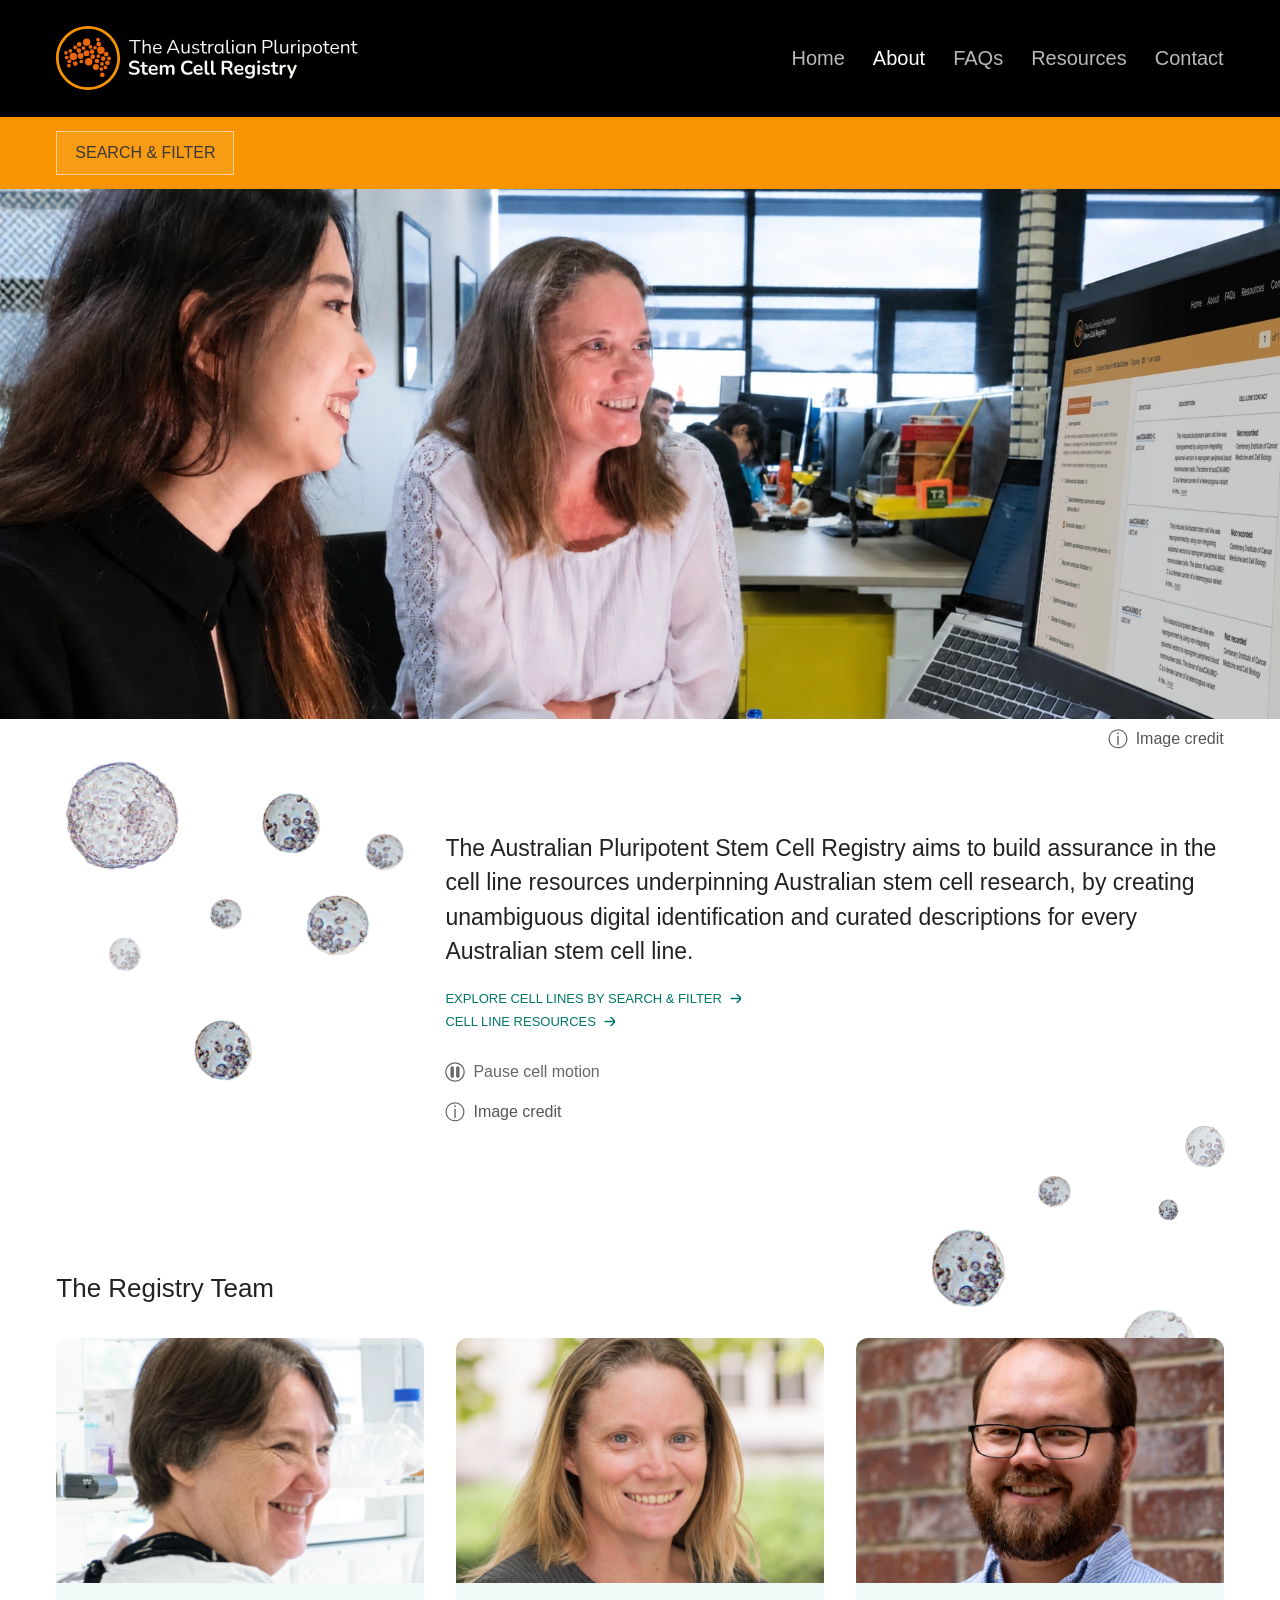
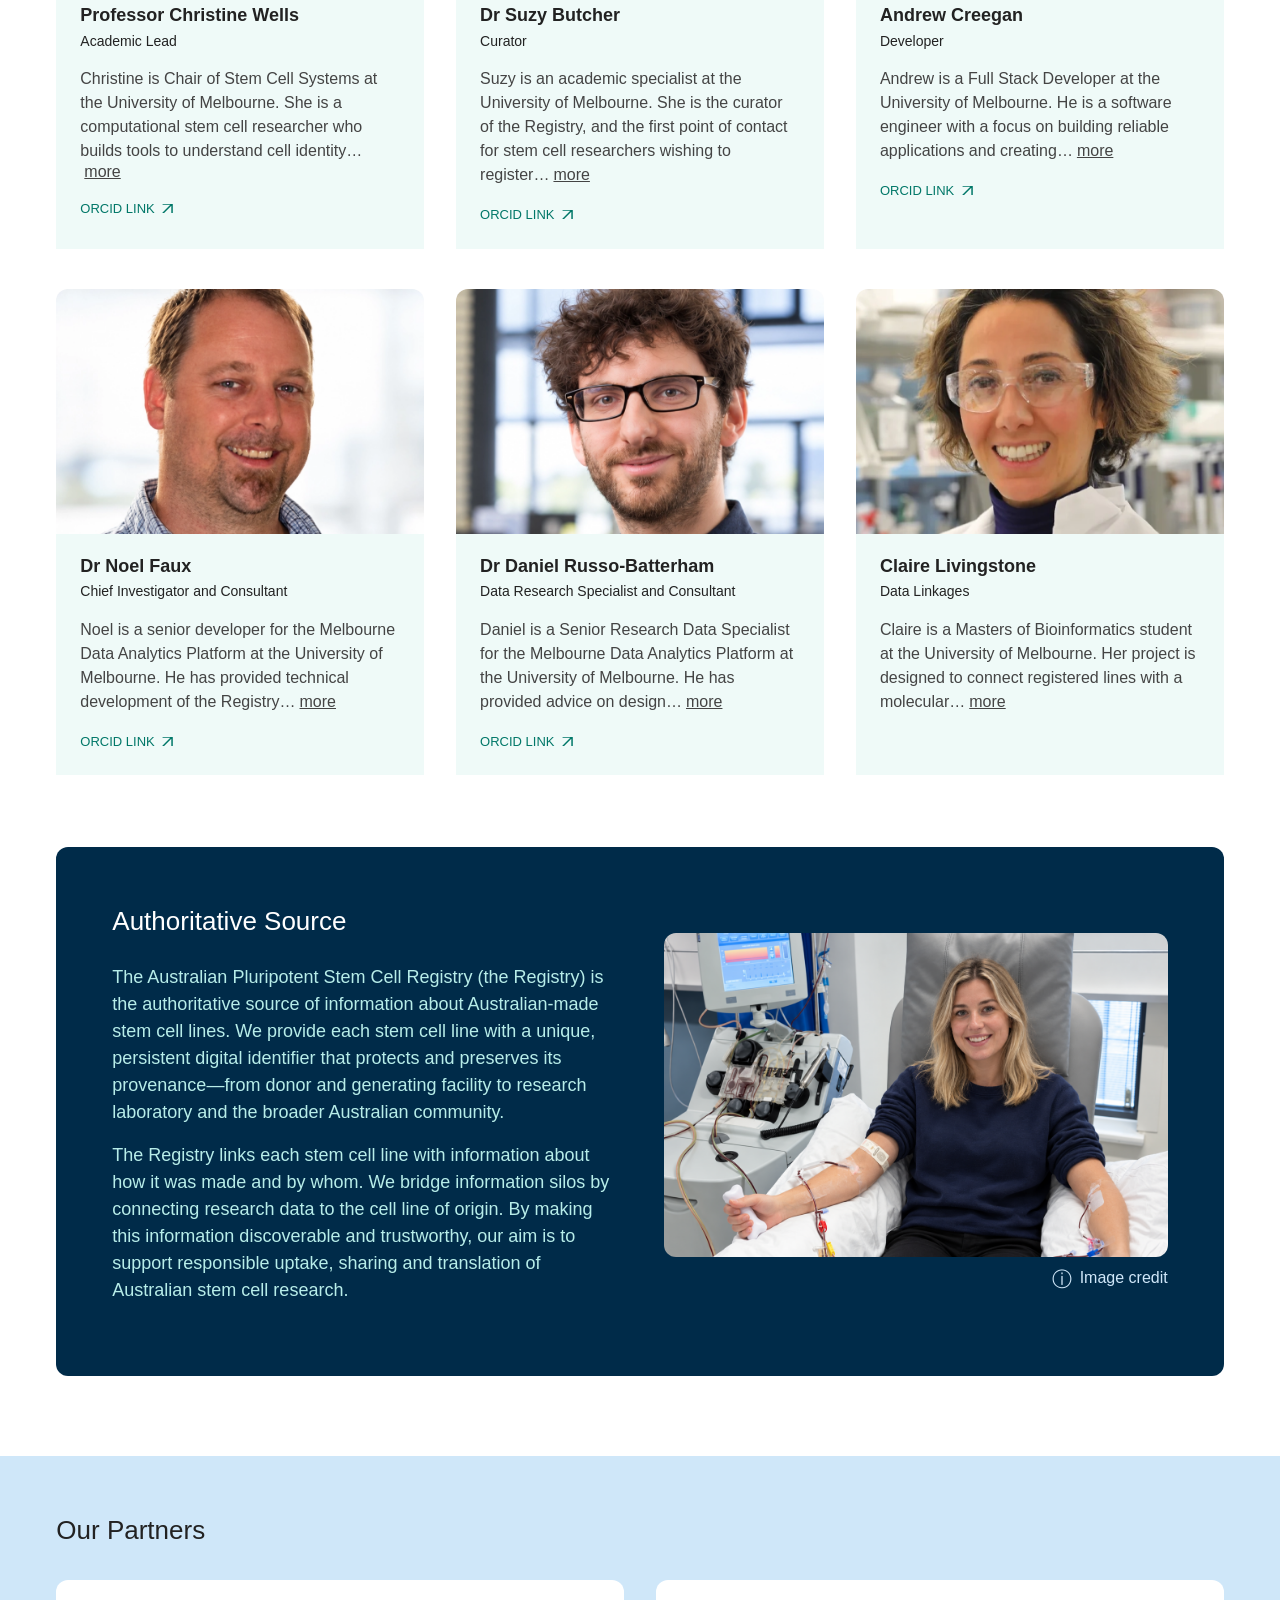
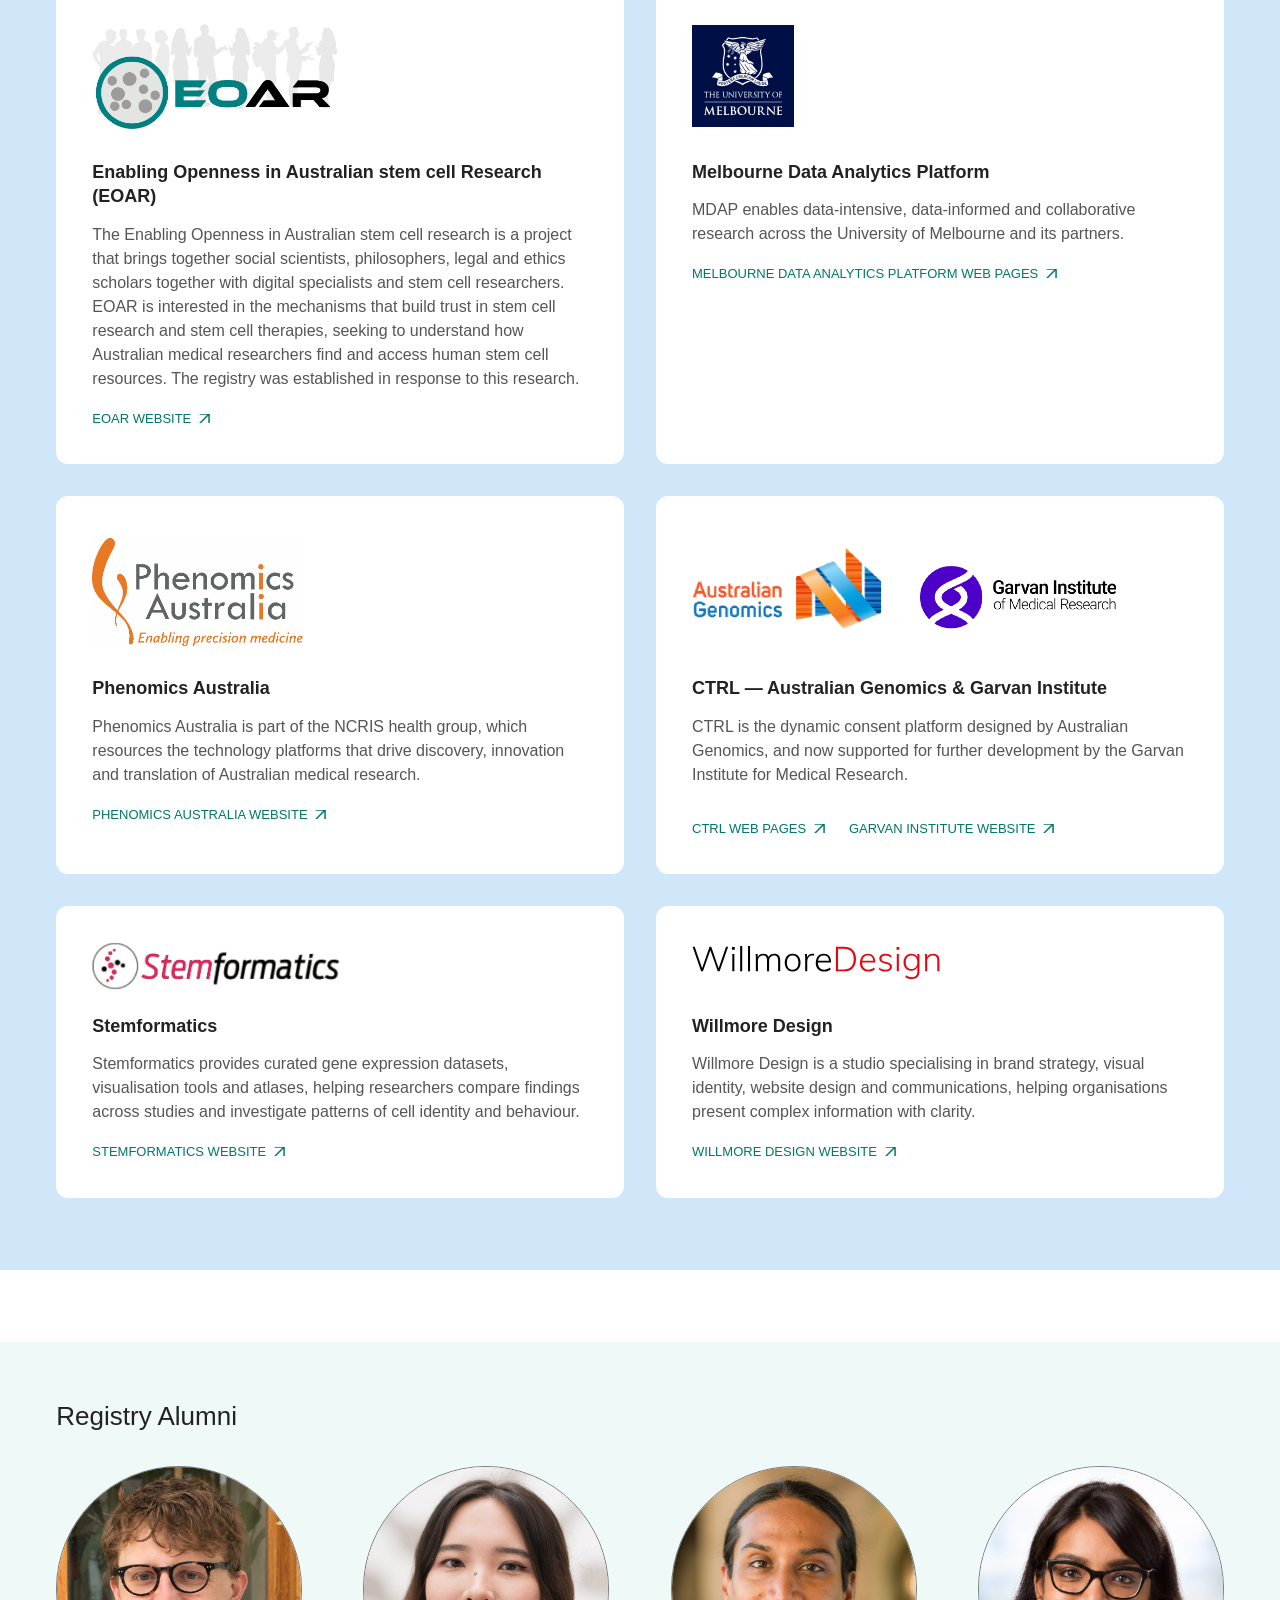
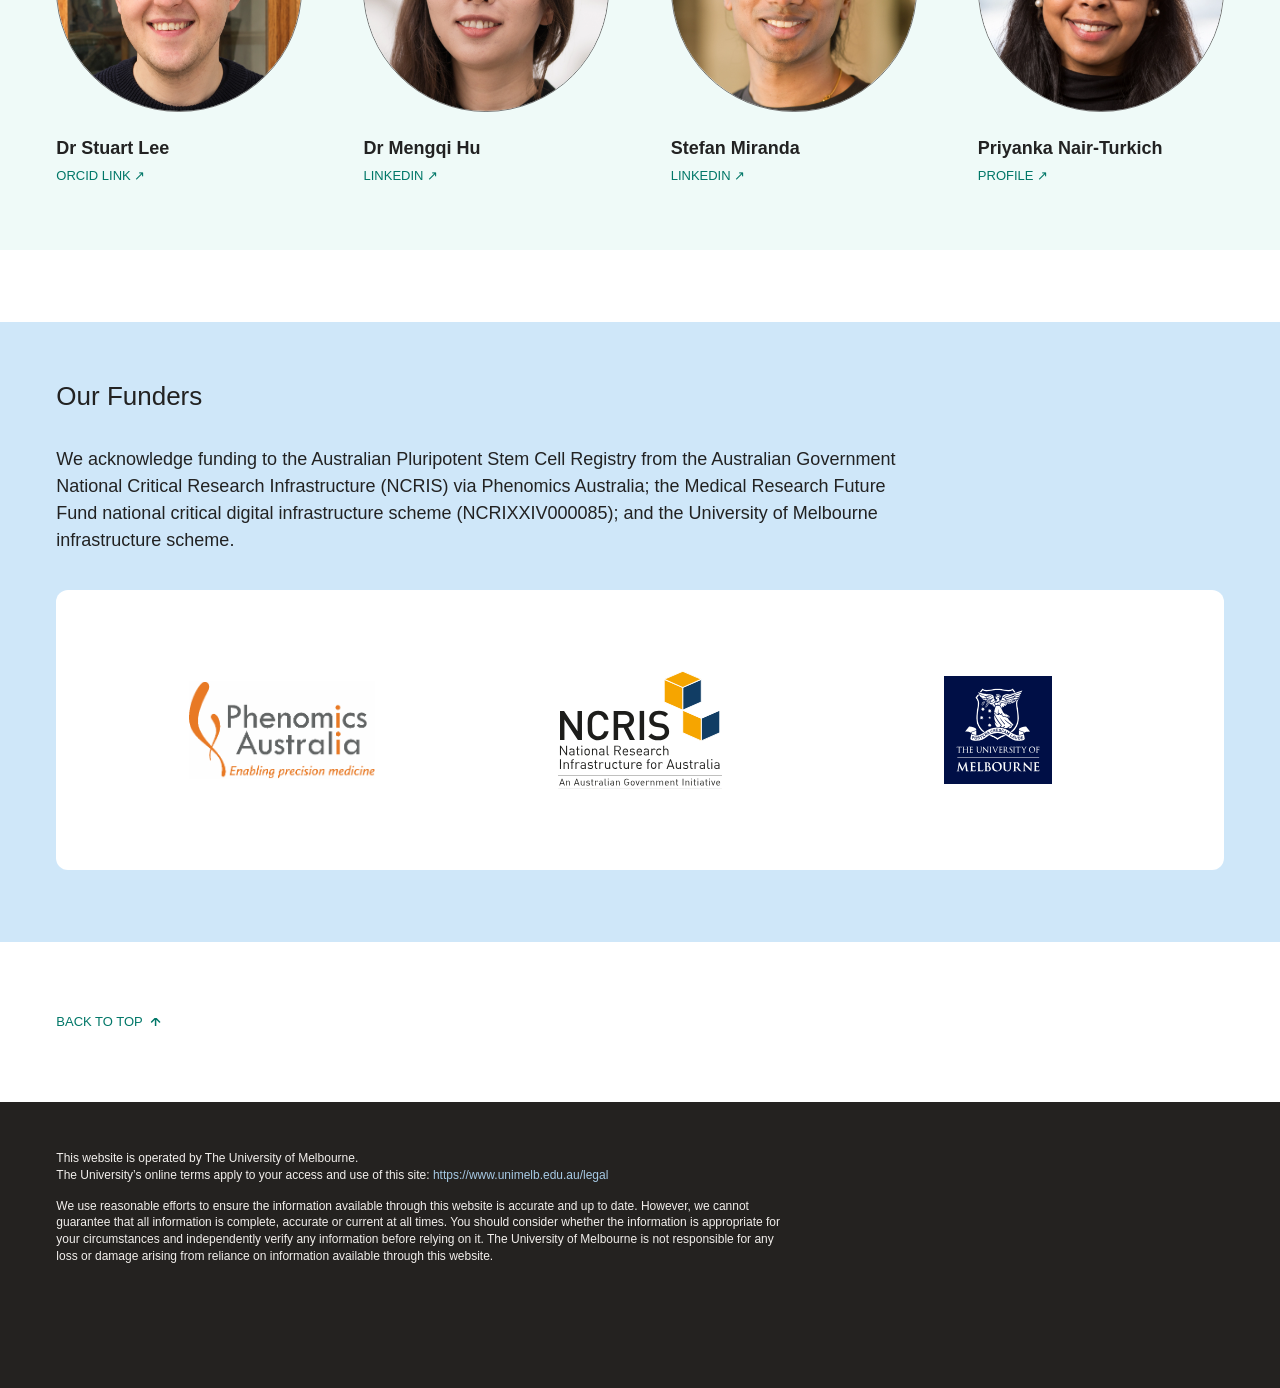
==== commit 1f775038: "make consistent" ====
--- a/about.html
+++ b/about.html
@@ -1,4 +1,4 @@
-<!doctype html><html lang="en"><head><meta name="theme-color" content="#000000"><meta charset="utf-8"><meta name="viewport" content="width=device-width, initial-scale=1"><title>About | Australian Pluripotent Stem Cell Registry</title><link rel="stylesheet" href="https://rsms.me/inter/inter.css"><link rel="stylesheet" href="css/styles.css?v=20261008-mobile-margins"><link rel="stylesheet" href="css/content-pages.css"><link rel="stylesheet" href="css/site-navigation.css"><link rel="stylesheet" href="css/mobile-toolbars.css?v=20261008-shared-phone-margins"><link rel="stylesheet" href="css/footer.css?v=20261008-footer-draft"><link rel="stylesheet" href="css/about.css?v=20261101-partner-logo-baselines"></head><body class="content-page about-page"><header class="site-header">
+<!doctype html><html lang="en"><head><meta name="theme-color" content="#000000"><meta charset="utf-8"><meta name="viewport" content="width=device-width, initial-scale=1"><title>About | Australian Pluripotent Stem Cell Registry</title><link rel="stylesheet" href="https://rsms.me/inter/inter.css"><link rel="stylesheet" href="css/styles.css?v=20261008-mobile-margins"><link rel="stylesheet" href="css/content-pages.css"><link rel="stylesheet" href="css/site-navigation.css"><link rel="stylesheet" href="css/mobile-toolbars.css?v=20261008-shared-phone-margins"><link rel="stylesheet" href="css/footer.css?v=20261103-ramp"><link rel="stylesheet" href="css/about.css?v=20261103-consistency"><link rel="stylesheet" href="css/page-consistency.css?v=20261103"></head><body class="content-page about-page"><header class="site-header">
 
     <div class="header-inner">
 
@@ -24,4 +24,4 @@
 
     </div>
 
-  </header><section class="listing-toolbar"><div class="toolbar-inner"><a class="filter-button" href="index.html?filter=open">SEARCH &amp; FILTER</a></div></section><figure class="about-banner"><picture><source media="(max-width:600px)" srcset="assets/about/about_banner_mobile_registry_v3.webp"><img src="assets/about/about_banner_desktop_registry_v3.webp" alt="Suzy and a colleague working together at a computer in the research office." fetchpriority="high"></picture><figcaption class="about-image-caption"><details class="about-image-credit"><summary>Image credit</summary><div class="about-credit-flag"><h2>Dr Mengqi Hu and Dr Suzy Butcher</h2><p>Menhqi's doctoral thesis revolved around the need for a national (Australian) stem cell registry. Her research involved... [Suzy &amp; Christine to provide details...]</p><p>Photography by Clickertie Portraita</p></div></details></figcaption></figure><main class="about-main"><h1 class="about-sr-only">About the Registry</h1><div class="about-intro-wrap"><div class="about-cells" aria-hidden="true"><img class="cell cell-1" src="assets/about/about-cells/about-cells-01.png?v=20261101" alt=""><img class="cell cell-2" src="assets/about/about-cells/about-cells-02.png?v=20261101" alt=""><img class="cell cell-3" src="assets/about/about-cells/about-cells-03.png?v=20261101" alt=""><img class="cell cell-4" src="assets/about/about-cells/about-cells-04.png?v=20261101" alt=""><img class="cell cell-5" src="assets/about/about-cells/about-cells-05.png?v=20261101" alt=""><img class="cell cell-7" src="assets/about/about-cells/about-cells-02.png?v=20261101" alt=""><img class="cell cell-8" src="assets/about/about-cells/about-cells-03.png?v=20261101" alt=""></div><div class="about-inner about-intro"><p>The Australian Pluripotent Stem Cell Registry aims to build assurance in the cell line resources underpinning Australian stem cell research, by creating unambiguous digital identification and curated descriptions for every Australian stem cell line.</p><nav aria-label="Related pages"><a href="index.html?filter=open">Explore cell lines by search &amp; filter →</a><a href="resources.html">Cell line resources →</a></nav><button class="cell-motion-toggle" type="button" aria-pressed="false"><svg class="motion-icon motion-icon-pause" viewBox="0 0 32 32" width="20" height="20" fill="currentColor" aria-hidden="true"><circle cx="16" cy="16" r="14.7" fill="none" stroke="currentColor" stroke-width="2"/><path transform="translate(1.6 1.6) scale(.9)" d="M12 6H10A2 2 0 008 8V24a2 2 0 002 2h2a2 2 0 002-2V8a2 2 0 00-2-2zM22 6H20a2 2 0 00-2 2V24a2 2 0 002 2h2a2 2 0 002-2V8a2 2 0 00-2-2z"/></svg><svg class="motion-icon motion-icon-play" viewBox="0 0 32 32" width="20" height="20" fill="currentColor" aria-hidden="true"><path fill="none" d="M11,23a1,1,0,0,1-1-1V10a1,1,0,0,1,1.4473-.8945l12,6a1,1,0,0,1,0,1.789l-12,6A1.001,1.001,0,0,1,11,23Z"/><path d="M16,2A14,14,0,1,0,30,16,14,14,0,0,0,16,2Zm7.4473,14.8945-12,6A1,1,0,0,1,10,22V10a1,1,0,0,1,1.4473-.8945l12,6a1,1,0,0,1,0,1.789Z"/></svg><span class="motion-label">Pause cell motion</span></button><details class="about-image-credit cell-image-credit"><summary>Image credit</summary><div class="about-credit-flag"><h2>Hatched blastocyst</h2><p>Coloured light micrograph of a hatched human blastocyst (right), 7 days after fertilisation. To the left is the zona pellucida, a glycoprotein shell that originally surrounded the unfertilised egg. The blastocyst is a hollow ball of cells with a fluid centre. The inner cell mass (dark grey) contains the cells that would form the embryo proper, the embryonic stem cells (ESCs). These cells will be harvested and grown in culture. Human ESCs are a potential source of cells to repair damaged tissue in diseases such as Parkinson&#x27;s and insulin-dependent diabetes. However, this research is controversial as it requires the destruction of an embryo.</p><p>Photography by PROFESSOR MIODRAG STOJKOVIC / SCIENCE PHOTO LIBRARY</p></div></details></div></div><section class="about-inner about-team" aria-labelledby="team-heading"><h2 id="team-heading">The Registry Team</h2><div class="team-grid"><article class="team-card"><a class="team-photo" href="https://orcid.org/0000-0003-3133-3628" target="_blank" rel="noopener noreferrer" aria-label="ORCID profile for Professor Christine Wells"><img src="assets/about/christine-wells.webp" alt="Professor Christine Wells"></a><div class="team-copy"><h3>Professor Christine Wells</h3><p class="team-role">Academic Lead</p><p class="team-bio" id="team-bio-0">Christine is Chair of Stem Cell Systems at the University of Melbourne. She is a computational stem cell researcher who builds tools to understand cell identity…</p><button class="bio-toggle" aria-expanded="false" aria-controls="team-bio-0" data-short="Christine is Chair of Stem Cell Systems at the University of Melbourne. She is a computational stem cell researcher who builds tools to understand cell identity…" data-full="Christine is Chair of Stem Cell Systems at the University of Melbourne. She is a computational stem cell researcher who builds tools to understand cell identity, quality and stem cell potential. Christine is Scientific Director of the Registry, and architect of the Stemformatics.org collaboration platform.">more</button><a class="about-site-link" href="https://orcid.org/0000-0003-3133-3628" aria-label="ORCID profile for Professor Christine Wells" target="_blank" rel="noopener noreferrer">ORCID LINK ↗</a></div></article><article class="team-card"><a class="team-photo" href="https://orcid.org/0000-0003-0026-4922" target="_blank" rel="noopener noreferrer" aria-label="ORCID profile for Dr Suzy Butcher"><img src="assets/about/suzy-butcher.webp" alt="Dr Suzy Butcher"></a><div class="team-copy"><h3>Dr Suzy Butcher</h3><p class="team-role">Curator</p><p class="team-bio" id="team-bio-1">Suzy is an academic specialist at the University of Melbourne. She is the curator of the Registry, and the first point of contact for stem cell researchers wishing to register…</p><button class="bio-toggle" aria-expanded="false" aria-controls="team-bio-1" data-short="Suzy is an academic specialist at the University of Melbourne. She is the curator of the Registry, and the first point of contact for stem cell researchers wishing to register…" data-full="Suzy is an academic specialist at the University of Melbourne. She is the curator of the Registry, and the first point of contact for stem cell researchers wishing to register their lines. Suzy’s research training includes cell culture, microscopy, PCR and genomic techniques. Her PhD training was in bioinformatics. This gives her an understanding of the experimental systems needed for quality assurance in stem cell research.">more</button><a class="about-site-link" href="https://orcid.org/0000-0003-0026-4922" aria-label="ORCID profile for Dr Suzy Butcher" target="_blank" rel="noopener noreferrer">ORCID LINK ↗</a></div></article><article class="team-card andrew-card"><div class="andrew-cells" aria-hidden="true"><img class="cell andrew-cell-1" src="assets/about/about-cells/about-cells-02.png?v=20261101" alt=""><img class="cell andrew-cell-2" src="assets/about/about-cells/about-cells-03.png?v=20261101" alt=""><img class="cell andrew-cell-3" src="assets/about/about-cells/about-cells-06.png?v=20261101" alt=""><img class="cell andrew-cell-4" src="assets/about/about-cells/about-cells-02.png?v=20261101" alt=""><img class="cell andrew-cell-5" src="assets/about/about-cells/about-cells-06.png?v=20261101" alt=""></div><a class="team-photo" href="https://orcid.org/0000-0002-6394-4979" target="_blank" rel="noopener noreferrer" aria-label="ORCID profile for Andrew Creegan"><img src="assets/about/andrew-creegan.webp" alt="Andrew Creegan"></a><div class="team-copy"><h3>Andrew Creegan</h3><p class="team-role">Developer</p><p class="team-bio" id="team-bio-2">Andrew is a Full Stack Developer at the University of Melbourne. He is a software engineer with a focus on building reliable applications and creating…</p><button class="bio-toggle" aria-expanded="false" aria-controls="team-bio-2" data-short="Andrew is a Full Stack Developer at the University of Melbourne. He is a software engineer with a focus on building reliable applications and creating…" data-full="Andrew is a Full Stack Developer at the University of Melbourne. He is a software engineer with a focus on building reliable applications and creating clear, usable digital tools for researchers.">more</button><a class="about-site-link" href="https://orcid.org/0000-0002-6394-4979" aria-label="ORCID profile for Andrew Creegan" target="_blank" rel="noopener noreferrer">ORCID LINK ↗</a></div></article><article class="team-card"><a class="team-photo" href="https://orcid.org/0000-0003-4594-8818" target="_blank" rel="noopener noreferrer" aria-label="ORCID profile for Dr Noel Faux"><img src="assets/about/neil-faux.webp" alt="Dr Noel Faux"></a><div class="team-copy"><h3>Dr Noel Faux</h3><p class="team-role">Chief Investigator and Consultant</p><p class="team-bio" id="team-bio-3">Noel is a senior developer for the Melbourne Data Analytics Platform at the University of Melbourne. He has provided technical development of the Registry…</p><button class="bio-toggle" aria-expanded="false" aria-controls="team-bio-3" data-short="Noel is a senior developer for the Melbourne Data Analytics Platform at the University of Melbourne. He has provided technical development of the Registry…" data-full="Noel is a senior developer for the Melbourne Data Analytics Platform at the University of Melbourne. He has provided technical development of the registry prototype and remains a close collaborator on the project.">more</button><a class="about-site-link" href="https://orcid.org/0000-0003-4594-8818" aria-label="ORCID profile for Dr Noel Faux" target="_blank" rel="noopener noreferrer">ORCID LINK ↗</a></div></article><article class="team-card"><a class="team-photo" href="https://orcid.org/0000-0001-7550-528X" target="_blank" rel="noopener noreferrer" aria-label="ORCID profile for Dr Daniel Russo-Batterham"><img src="assets/about/daniel-russo-batterham.webp" alt="Dr Daniel Russo-Batterham"></a><div class="team-copy"><h3>Dr Daniel Russo-Batterham</h3><p class="team-role">Data Research Specialist and Consultant</p><p class="team-bio" id="team-bio-4">Daniel is a Senior Research Data Specialist for the Melbourne Data Analytics Platform at the University of Melbourne. He has provided advice on design…</p><button class="bio-toggle" aria-expanded="false" aria-controls="team-bio-4" data-short="Daniel is a Senior Research Data Specialist for the Melbourne Data Analytics Platform at the University of Melbourne. He has provided advice on design…" data-full="Daniel is a Senior Research Data Specialist for the Melbourne Data Analytics Platform at the University of Melbourne. He has provided advice on design of the database and user experience for the Registry.">more</button><a class="about-site-link" href="https://orcid.org/0000-0001-7550-528X" aria-label="ORCID profile for Dr Daniel Russo-Batterham" target="_blank" rel="noopener noreferrer">ORCID LINK ↗</a></div></article><article class="team-card"><div class="team-photo"><img src="assets/about/claire-livingstone.webp" alt="Claire Livingstone"></div><div class="team-copy"><h3>Claire Livingstone</h3><p class="team-role">Data Linkages</p><p class="team-bio" id="team-bio-5">Claire is a Masters of Bioinformatics student at the University of Melbourne. Her project is designed to connect registered lines with a molecular…</p><button class="bio-toggle" aria-expanded="false" aria-controls="team-bio-5" data-short="Claire is a Masters of Bioinformatics student at the University of Melbourne. Her project is designed to connect registered lines with a molecular…" data-full="Claire is a Masters of Bioinformatics student at the University of Melbourne. Her project is designed to connect registered lines with a molecular atlas to explore the quality and behaviour of Australian pluripotent stem cells.">more</button></div></article></div></section><section class="about-inner"><div class="about-authority"><div><h2>Authoritative Source</h2><p>The Australian Pluripotent Stem Cell Registry (the Registry) is the authoritative source of information about Australian-made stem cell lines. We provide each stem cell line with a unique, persistent digital identifier that protects and preserves its provenance—from donor and generating facility to research laboratory and the broader Australian community.</p><p>The Registry links each stem cell line with information about how it was made and by whom. We bridge information silos by connecting research data to the cell line of origin. By making this information discoverable and trustworthy, our aim is to support responsible uptake, sharing and translation of Australian stem cell research.</p></div><figure class="authority-image"><img src="assets/about/patient-clinical-scene.png" alt="Illustrative AI-generated scene of an adult donor seated beside a cell collection machine."><figcaption><details class="about-image-credit authority-image-credit"><summary>Image credit</summary><div class="about-credit-flag"><h2>Annabelle Mass Starkis</h2><p>Annabelle is a fictional patient receiving hospital care for an inherited blood disorder. Her treatment includes regular monitoring, transfusions, and discussions about future therapies. She is pictured during a routine appointment, supported by her clinical team while researchers investigate how stem cell models might improve understanding of conditions like hers.</p><p>Photography by Clickety Portraita</p></div></details></figcaption></figure></div></section><section class="about-partners"><div class="about-inner"><h2>Our Partners</h2><div class="partner-grid"><article class="partner-card"><div class="partner-logo"><a href="https://www.eoar.com.au" target="_blank" rel="noopener noreferrer" aria-label="EOAR website"><img src="assets/about/eoar_eoar.png" alt="Enabling Openness in Australian stem cell Research (EOAR)"></a></div><h3>Enabling Openness in Australian stem cell Research (EOAR)</h3><p>The Enabling Openness in Australian stem cell research is a project that brings together social scientists, philosophers, legal and ethics scholars together with digital specialists and stem cell researchers. EOAR is interested in the mechanisms that build trust in stem cell research and stem cell therapies, seeking to understand how Australian medical researchers find and access human stem cell resources. The registry was established in response to this research.</p><a class="about-site-link" href="https://www.eoar.com.au" target="_blank" rel="noopener noreferrer">EOAR WEBSITE ↗</a></article><article class="partner-card"><div class="partner-logo"><a href="https://www.unimelb.edu.au/mdap" target="_blank" rel="noopener noreferrer" aria-label="Melbourne Data Analytics Platform"><img src="assets/resources/uni-melb-logo.svg" alt="Melbourne Data Analytics Platform"></a></div><h3>Melbourne Data Analytics Platform</h3><p>MDAP enables data-intensive, data-informed and collaborative research across the University of Melbourne and its partners.</p><a class="about-site-link" href="https://www.unimelb.edu.au/mdap" target="_blank" rel="noopener noreferrer">MELBOURNE DATA ANALYTICS PLATFORM WEB PAGES ↗</a></article><article class="partner-card"><div class="partner-logo"><a href="https://phenomicsaustralia.org.au" target="_blank" rel="noopener noreferrer" aria-label="Phenomics Australia"><img src="assets/about/phenomics-australia.png" alt="Phenomics Australia"></a></div><h3>Phenomics Australia</h3><p>Phenomics Australia is part of the NCRIS health group, which resources the technology platforms that drive discovery, innovation and translation of Australian medical research.</p><a class="about-site-link" href="https://phenomicsaustralia.org.au" target="_blank" rel="noopener noreferrer">PHENOMICS AUSTRALIA WEBSITE ↗</a></article><article class="partner-card"><div class="partner-logo partner-logo-split"><img src="assets/about/AustGenomics-Garavan_austgenomics-garvaninstitute.png" alt="Australian Genomics and Garvan Institute of Medical Research"><a class="genomics-logo-link" href="https://www.australiangenomics.org.au/" target="_blank" rel="noopener noreferrer" aria-label="Australian Genomics website"></a><a class="garvan-logo-link" href="https://www.garvan.org.au/" target="_blank" rel="noopener noreferrer" aria-label="Garvan Institute website"></a></div><h3>CTRL — Australian Genomics &amp; Garvan Institute</h3><p>CTRL is the dynamic consent platform designed by Australian Genomics, and now supported for further development by the Garvan Institute for Medical Research.</p><div class="partner-site-links"><a class="about-site-link" href="https://www.australiangenomics.org.au/tools-and-resources/dynamic-consent-and-ctrl/" target="_blank" rel="noopener noreferrer">CTRL WEB PAGES ↗</a><a class="about-site-link" href="https://www.garvan.org.au/" target="_blank" rel="noopener noreferrer">GARVAN INSTITUTE WEBSITE ↗</a></div></article><article class="partner-card"><div class="partner-logo partner-logo-half"><a href="https://www.stemformatics.org/" target="_blank" rel="noopener noreferrer" aria-label="Stemformatics website"><img src="assets/about/stemformatics-logo.png" alt="Stemformatics" loading="lazy"></a></div><h3>Stemformatics</h3><p>Stemformatics provides curated gene expression datasets, visualisation tools and atlases, helping researchers compare findings across studies and investigate patterns of cell identity and behaviour.</p><a class="about-site-link" href="https://www.stemformatics.org/" target="_blank" rel="noopener noreferrer">STEMFORMATICS WEBSITE ↗</a></article><article class="partner-card"><div class="partner-logo partner-logo-half"><a href="https://www.willmoredesign.com.au/" target="_blank" rel="noopener noreferrer" aria-label="Willmore Design website"><img src="assets/about/willmore-design-logo.svg" alt="Willmore Design" loading="lazy"></a></div><h3>Willmore Design</h3><p>Willmore Design is a studio specialising in brand strategy, visual identity, website design and communications, helping organisations present complex information with clarity.</p><a class="about-site-link" href="https://www.willmoredesign.com.au/" target="_blank" rel="noopener noreferrer">WILLMORE DESIGN WEBSITE ↗</a></article></div></div></section><section class="about-alumni"><div class="about-inner"><h2>Registry Alumni</h2><div class="alumni-grid"><article class="alumni-card"><img src="assets/about/Alumni_stuart-lee.webp" alt="Dr Stuart Lee"><h3>Dr Stuart Lee</h3><a class="about-site-link" href="https://orcid.org/0000-0003-1179-8436" target="_blank" rel="noopener noreferrer">ORCID LINK ↗</a></article><article class="alumni-card"><img src="assets/about/Alumni_mengqui-hu.webp" alt="Dr Mengqi Hu"><h3>Dr Mengqi Hu</h3><a class="about-site-link" href="https://www.linkedin.com/in/mengqi-hu-phd-2a48b1208/" target="_blank" rel="noopener noreferrer">LINKEDIN ↗</a></article><article class="alumni-card"><img src="assets/about/Alumni_stephan-miranda.webp" alt="Stefan Miranda"><h3>Stefan Miranda</h3><a class="about-site-link" href="https://www.linkedin.com/in/stefan-miranda-774929246/" target="_blank" rel="noopener noreferrer">LINKEDIN ↗</a></article><article class="alumni-card"><img src="assets/about/Alumni_priyanka-nair-turkich.webp" alt="Priyanka Nair-Turkich"><h3>Priyanka Nair-Turkich</h3><a class="about-site-link" href="https://findanexpert.unimelb.edu.au/profile/783636-priyanka-nair-turkich" target="_blank" rel="noopener noreferrer">PROFILE ↗</a></article></div></div></section><section class="about-funders"><div class="about-inner"><h2>Our Funders</h2><p>We acknowledge funding to the Australian Pluripotent Stem Cell Registry from the Australian Government National Critical Research Infrastructure (NCRIS) via Phenomics Australia; the Medical Research Future Fund national critical digital infrastructure scheme (NCRIXXIV000085); and the University of Melbourne infrastructure scheme.</p><div class="funders-logos"><a href="https://phenomicsaustralia.org.au" aria-label="Phenomics Australia" target="_blank" rel="noopener noreferrer"><img src="assets/about/phenomics-australia.png" alt="Phenomics Australia"></a><a class="funder-ncris" href="https://www.education.gov.au/ncris" target="_blank" rel="noopener noreferrer" aria-label="NCRIS home page"><img src="assets/about/NCRIS.svg" alt="NCRIS"></a><a class="funder-unimelb" href="https://www.unimelb.edu.au/" target="_blank" rel="noopener noreferrer" aria-label="University of Melbourne home page"><img src="assets/resources/uni-melb-logo.svg" alt="The University of Melbourne"></a></div></div></section></main><div class="page-back-top"><a href="#">Back to top ↑</a></div><footer class="site-footer"><div class="footer-inner"><div class="footer-copy"><p>This website is operated by The University of Melbourne.<br>The University’s online terms apply to your access and use of this site: <a href="https://www.unimelb.edu.au/legal" target="_blank" rel="noopener noreferrer">https://www.unimelb.edu.au/legal</a></p><p>We use reasonable efforts to ensure the information available through this website is accurate and up to date. However, we cannot guarantee that all information is complete, accurate or current at all times. You should consider whether the information is appropriate for your circumstances and independently verify any information before relying on it. The University of Melbourne is not responsible for any loss or damage arising from reliance on information available through this website.</p></div></div></footer><script src="js/site-navigation.js?v=desktop-click-fix"></script><script src="js/about.js"></script></body></html>+  </header><section class="listing-toolbar"><div class="toolbar-inner"><a class="filter-button" href="index.html?filter=open">SEARCH &amp; FILTER</a></div></section><figure class="about-banner"><picture><source media="(max-width:600px)" srcset="assets/about/about_banner_mobile_registry_v3.webp"><img src="assets/about/about_banner_desktop_registry_v3.webp" alt="Suzy and a colleague working together at a computer in the research office." fetchpriority="high"></picture><figcaption class="about-image-caption"><details class="about-image-credit"><summary>Image credit</summary><div class="about-credit-flag"><h2>Dr Mengqi Hu and Dr Suzy Butcher</h2><p>Menhqi's doctoral thesis revolved around the need for a national (Australian) stem cell registry. Her research involved... [Suzy &amp; Christine to provide details...]</p><p>Photography by Clickertie Portraita</p></div></details></figcaption></figure><main class="about-main"><h1 class="about-sr-only">About the Registry</h1><div class="about-intro-wrap"><div class="about-cells" aria-hidden="true"><img class="cell cell-1" src="assets/about/about-cells/about-cells-01.png?v=20261101" alt=""><img class="cell cell-2" src="assets/about/about-cells/about-cells-02.png?v=20261101" alt=""><img class="cell cell-3" src="assets/about/about-cells/about-cells-03.png?v=20261101" alt=""><img class="cell cell-4" src="assets/about/about-cells/about-cells-04.png?v=20261101" alt=""><img class="cell cell-5" src="assets/about/about-cells/about-cells-05.png?v=20261101" alt=""><img class="cell cell-7" src="assets/about/about-cells/about-cells-02.png?v=20261101" alt=""><img class="cell cell-8" src="assets/about/about-cells/about-cells-03.png?v=20261101" alt=""></div><div class="about-inner about-intro"><p>The Australian Pluripotent Stem Cell Registry aims to build assurance in the cell line resources underpinning Australian stem cell research, by creating unambiguous digital identification and curated descriptions for every Australian stem cell line.</p><nav aria-label="Related pages"><a href="index.html?filter=open" class="registry-link">Explore cell lines by search &amp; filter <svg class="registry-link-arrow" viewBox="1 2 10 8" aria-hidden="true" focusable="false"><path d="M2 6h9 M7 2l4 4-4 4"/></svg></a><a href="resources.html" class="registry-link">Cell line resources <svg class="registry-link-arrow" viewBox="1 2 10 8" aria-hidden="true" focusable="false"><path d="M2 6h9 M7 2l4 4-4 4"/></svg></a></nav><button class="cell-motion-toggle" type="button" aria-pressed="false"><svg class="motion-icon motion-icon-pause" viewBox="0 0 32 32" width="20" height="20" fill="currentColor" aria-hidden="true"><circle cx="16" cy="16" r="14.7" fill="none" stroke="currentColor" stroke-width="2"/><path transform="translate(1.6 1.6) scale(.9)" d="M12 6H10A2 2 0 008 8V24a2 2 0 002 2h2a2 2 0 002-2V8a2 2 0 00-2-2zM22 6H20a2 2 0 00-2 2V24a2 2 0 002 2h2a2 2 0 002-2V8a2 2 0 00-2-2z"/></svg><svg class="motion-icon motion-icon-play" viewBox="0 0 32 32" width="20" height="20" fill="currentColor" aria-hidden="true"><path fill="none" d="M11,23a1,1,0,0,1-1-1V10a1,1,0,0,1,1.4473-.8945l12,6a1,1,0,0,1,0,1.789l-12,6A1.001,1.001,0,0,1,11,23Z"/><path d="M16,2A14,14,0,1,0,30,16,14,14,0,0,0,16,2Zm7.4473,14.8945-12,6A1,1,0,0,1,10,22V10a1,1,0,0,1,1.4473-.8945l12,6a1,1,0,0,1,0,1.789Z"/></svg><span class="motion-label">Pause cell motion</span></button><details class="about-image-credit cell-image-credit"><summary>Image credit</summary><div class="about-credit-flag"><h2>Hatched blastocyst</h2><p>Coloured light micrograph of a hatched human blastocyst (right), 7 days after fertilisation. To the left is the zona pellucida, a glycoprotein shell that originally surrounded the unfertilised egg. The blastocyst is a hollow ball of cells with a fluid centre. The inner cell mass (dark grey) contains the cells that would form the embryo proper, the embryonic stem cells (ESCs). These cells will be harvested and grown in culture. Human ESCs are a potential source of cells to repair damaged tissue in diseases such as Parkinson&#x27;s and insulin-dependent diabetes. However, this research is controversial as it requires the destruction of an embryo.</p><p>Photography by PROFESSOR MIODRAG STOJKOVIC / SCIENCE PHOTO LIBRARY</p></div></details></div></div><section class="about-inner about-team" aria-labelledby="team-heading"><h2 id="team-heading">The Registry Team</h2><div class="team-grid"><article class="team-card"><a class="team-photo" href="https://orcid.org/0000-0003-3133-3628" target="_blank" rel="noopener noreferrer" aria-label="ORCID profile for Professor Christine Wells"><img src="assets/about/christine-wells.webp" alt="Professor Christine Wells"></a><div class="team-copy"><h3>Professor Christine Wells</h3><p class="team-role">Academic Lead</p><p class="team-bio" id="team-bio-0">Christine is Chair of Stem Cell Systems at the University of Melbourne. She is a computational stem cell researcher who builds tools to understand cell identity…</p><button class="bio-toggle" aria-expanded="false" aria-controls="team-bio-0" data-short="Christine is Chair of Stem Cell Systems at the University of Melbourne. She is a computational stem cell researcher who builds tools to understand cell identity…" data-full="Christine is Chair of Stem Cell Systems at the University of Melbourne. She is a computational stem cell researcher who builds tools to understand cell identity, quality and stem cell potential. Christine is Scientific Director of the Registry, and architect of the Stemformatics.org collaboration platform.">more</button><a class="about-site-link registry-link" href="https://orcid.org/0000-0003-3133-3628" aria-label="ORCID profile for Professor Christine Wells" target="_blank" rel="noopener noreferrer">ORCID LINK <svg class="registry-link-arrow" viewBox="1 2 10 8" aria-hidden="true" focusable="false"><path d="M2 2h8v8 M10 2 2 10"/></svg></a></div></article><article class="team-card"><a class="team-photo" href="https://orcid.org/0000-0003-0026-4922" target="_blank" rel="noopener noreferrer" aria-label="ORCID profile for Dr Suzy Butcher"><img src="assets/about/suzy-butcher.webp" alt="Dr Suzy Butcher"></a><div class="team-copy"><h3>Dr Suzy Butcher</h3><p class="team-role">Curator</p><p class="team-bio" id="team-bio-1">Suzy is an academic specialist at the University of Melbourne. She is the curator of the Registry, and the first point of contact for stem cell researchers wishing to register…</p><button class="bio-toggle" aria-expanded="false" aria-controls="team-bio-1" data-short="Suzy is an academic specialist at the University of Melbourne. She is the curator of the Registry, and the first point of contact for stem cell researchers wishing to register…" data-full="Suzy is an academic specialist at the University of Melbourne. She is the curator of the Registry, and the first point of contact for stem cell researchers wishing to register their lines. Suzy’s research training includes cell culture, microscopy, PCR and genomic techniques. Her PhD training was in bioinformatics. This gives her an understanding of the experimental systems needed for quality assurance in stem cell research.">more</button><a class="about-site-link registry-link" href="https://orcid.org/0000-0003-0026-4922" aria-label="ORCID profile for Dr Suzy Butcher" target="_blank" rel="noopener noreferrer">ORCID LINK <svg class="registry-link-arrow" viewBox="1 2 10 8" aria-hidden="true" focusable="false"><path d="M2 2h8v8 M10 2 2 10"/></svg></a></div></article><article class="team-card andrew-card"><div class="andrew-cells" aria-hidden="true"><img class="cell andrew-cell-1" src="assets/about/about-cells/about-cells-02.png?v=20261101" alt=""><img class="cell andrew-cell-2" src="assets/about/about-cells/about-cells-03.png?v=20261101" alt=""><img class="cell andrew-cell-3" src="assets/about/about-cells/about-cells-06.png?v=20261101" alt=""><img class="cell andrew-cell-4" src="assets/about/about-cells/about-cells-02.png?v=20261101" alt=""><img class="cell andrew-cell-5" src="assets/about/about-cells/about-cells-06.png?v=20261101" alt=""></div><a class="team-photo" href="https://orcid.org/0000-0002-6394-4979" target="_blank" rel="noopener noreferrer" aria-label="ORCID profile for Andrew Creegan"><img src="assets/about/andrew-creegan.webp" alt="Andrew Creegan"></a><div class="team-copy"><h3>Andrew Creegan</h3><p class="team-role">Developer</p><p class="team-bio" id="team-bio-2">Andrew is a Full Stack Developer at the University of Melbourne. He is a software engineer with a focus on building reliable applications and creating…</p><button class="bio-toggle" aria-expanded="false" aria-controls="team-bio-2" data-short="Andrew is a Full Stack Developer at the University of Melbourne. He is a software engineer with a focus on building reliable applications and creating…" data-full="Andrew is a Full Stack Developer at the University of Melbourne. He is a software engineer with a focus on building reliable applications and creating clear, usable digital tools for researchers.">more</button><a class="about-site-link registry-link" href="https://orcid.org/0000-0002-6394-4979" aria-label="ORCID profile for Andrew Creegan" target="_blank" rel="noopener noreferrer">ORCID LINK <svg class="registry-link-arrow" viewBox="1 2 10 8" aria-hidden="true" focusable="false"><path d="M2 2h8v8 M10 2 2 10"/></svg></a></div></article><article class="team-card"><a class="team-photo" href="https://orcid.org/0000-0003-4594-8818" target="_blank" rel="noopener noreferrer" aria-label="ORCID profile for Dr Noel Faux"><img src="assets/about/neil-faux.webp" alt="Dr Noel Faux"></a><div class="team-copy"><h3>Dr Noel Faux</h3><p class="team-role">Chief Investigator and Consultant</p><p class="team-bio" id="team-bio-3">Noel is a senior developer for the Melbourne Data Analytics Platform at the University of Melbourne. He has provided technical development of the Registry…</p><button class="bio-toggle" aria-expanded="false" aria-controls="team-bio-3" data-short="Noel is a senior developer for the Melbourne Data Analytics Platform at the University of Melbourne. He has provided technical development of the Registry…" data-full="Noel is a senior developer for the Melbourne Data Analytics Platform at the University of Melbourne. He has provided technical development of the registry prototype and remains a close collaborator on the project.">more</button><a class="about-site-link registry-link" href="https://orcid.org/0000-0003-4594-8818" aria-label="ORCID profile for Dr Noel Faux" target="_blank" rel="noopener noreferrer">ORCID LINK <svg class="registry-link-arrow" viewBox="1 2 10 8" aria-hidden="true" focusable="false"><path d="M2 2h8v8 M10 2 2 10"/></svg></a></div></article><article class="team-card"><a class="team-photo" href="https://orcid.org/0000-0001-7550-528X" target="_blank" rel="noopener noreferrer" aria-label="ORCID profile for Dr Daniel Russo-Batterham"><img src="assets/about/daniel-russo-batterham.webp" alt="Dr Daniel Russo-Batterham"></a><div class="team-copy"><h3>Dr Daniel Russo-Batterham</h3><p class="team-role">Data Research Specialist and Consultant</p><p class="team-bio" id="team-bio-4">Daniel is a Senior Research Data Specialist for the Melbourne Data Analytics Platform at the University of Melbourne. He has provided advice on design…</p><button class="bio-toggle" aria-expanded="false" aria-controls="team-bio-4" data-short="Daniel is a Senior Research Data Specialist for the Melbourne Data Analytics Platform at the University of Melbourne. He has provided advice on design…" data-full="Daniel is a Senior Research Data Specialist for the Melbourne Data Analytics Platform at the University of Melbourne. He has provided advice on design of the database and user experience for the Registry.">more</button><a class="about-site-link registry-link" href="https://orcid.org/0000-0001-7550-528X" aria-label="ORCID profile for Dr Daniel Russo-Batterham" target="_blank" rel="noopener noreferrer">ORCID LINK <svg class="registry-link-arrow" viewBox="1 2 10 8" aria-hidden="true" focusable="false"><path d="M2 2h8v8 M10 2 2 10"/></svg></a></div></article><article class="team-card"><div class="team-photo"><img src="assets/about/claire-livingstone.webp" alt="Claire Livingstone"></div><div class="team-copy"><h3>Claire Livingstone</h3><p class="team-role">Data Linkages</p><p class="team-bio" id="team-bio-5">Claire is a Masters of Bioinformatics student at the University of Melbourne. Her project is designed to connect registered lines with a molecular…</p><button class="bio-toggle" aria-expanded="false" aria-controls="team-bio-5" data-short="Claire is a Masters of Bioinformatics student at the University of Melbourne. Her project is designed to connect registered lines with a molecular…" data-full="Claire is a Masters of Bioinformatics student at the University of Melbourne. Her project is designed to connect registered lines with a molecular atlas to explore the quality and behaviour of Australian pluripotent stem cells.">more</button></div></article></div></section><section class="about-inner"><div class="about-authority"><div><h2>Authoritative Source</h2><p>The Australian Pluripotent Stem Cell Registry (the Registry) is the authoritative source of information about Australian-made stem cell lines. We provide each stem cell line with a unique, persistent digital identifier that protects and preserves its provenance—from donor and generating facility to research laboratory and the broader Australian community.</p><p>The Registry links each stem cell line with information about how it was made and by whom. We bridge information silos by connecting research data to the cell line of origin. By making this information discoverable and trustworthy, our aim is to support responsible uptake, sharing and translation of Australian stem cell research.</p></div><figure class="authority-image"><img src="assets/about/patient-clinical-scene.png" alt="Illustrative AI-generated scene of an adult donor seated beside a cell collection machine."><figcaption><details class="about-image-credit authority-image-credit"><summary>Image credit</summary><div class="about-credit-flag"><h2>Annabelle Mass Starkis</h2><p>Annabelle is a fictional patient receiving hospital care for an inherited blood disorder. Her treatment includes regular monitoring, transfusions, and discussions about future therapies. She is pictured during a routine appointment, supported by her clinical team while researchers investigate how stem cell models might improve understanding of conditions like hers.</p><p>Photography by Clickertie Portraita</p></div></details></figcaption></figure></div></section><section class="about-partners"><div class="about-inner"><h2>Our Partners</h2><div class="partner-grid"><article class="partner-card"><div class="partner-logo"><a href="https://www.eoar.com.au" target="_blank" rel="noopener noreferrer" aria-label="EOAR website"><img src="assets/about/eoar_eoar.png" alt="Enabling Openness in Australian stem cell Research (EOAR)"></a></div><h3>Enabling Openness in Australian stem cell Research (EOAR)</h3><p>The Enabling Openness in Australian stem cell research is a project that brings together social scientists, philosophers, legal and ethics scholars together with digital specialists and stem cell researchers. EOAR is interested in the mechanisms that build trust in stem cell research and stem cell therapies, seeking to understand how Australian medical researchers find and access human stem cell resources. The registry was established in response to this research.</p><a class="about-site-link registry-link" href="https://www.eoar.com.au" target="_blank" rel="noopener noreferrer">EOAR WEBSITE <svg class="registry-link-arrow" viewBox="1 2 10 8" aria-hidden="true" focusable="false"><path d="M2 2h8v8 M10 2 2 10"/></svg></a></article><article class="partner-card"><div class="partner-logo"><a href="https://www.unimelb.edu.au/mdap" target="_blank" rel="noopener noreferrer" aria-label="Melbourne Data Analytics Platform"><img src="assets/resources/uni-melb-logo.svg" alt="Melbourne Data Analytics Platform"></a></div><h3>Melbourne Data Analytics Platform</h3><p>MDAP enables data-intensive, data-informed and collaborative research across the University of Melbourne and its partners.</p><a class="about-site-link registry-link" href="https://www.unimelb.edu.au/mdap" target="_blank" rel="noopener noreferrer">MELBOURNE DATA ANALYTICS PLATFORM WEB PAGES <svg class="registry-link-arrow" viewBox="1 2 10 8" aria-hidden="true" focusable="false"><path d="M2 2h8v8 M10 2 2 10"/></svg></a></article><article class="partner-card"><div class="partner-logo"><a href="https://phenomicsaustralia.org.au" target="_blank" rel="noopener noreferrer" aria-label="Phenomics Australia"><img src="assets/about/phenomics-australia.png" alt="Phenomics Australia"></a></div><h3>Phenomics Australia</h3><p>Phenomics Australia is part of the NCRIS health group, which resources the technology platforms that drive discovery, innovation and translation of Australian medical research.</p><a class="about-site-link registry-link" href="https://phenomicsaustralia.org.au" target="_blank" rel="noopener noreferrer">PHENOMICS AUSTRALIA WEBSITE <svg class="registry-link-arrow" viewBox="1 2 10 8" aria-hidden="true" focusable="false"><path d="M2 2h8v8 M10 2 2 10"/></svg></a></article><article class="partner-card"><div class="partner-logo partner-logo-split"><img src="assets/about/AustGenomics-Garavan_austgenomics-garvaninstitute.png" alt="Australian Genomics and Garvan Institute of Medical Research"><a class="genomics-logo-link" href="https://www.australiangenomics.org.au/" target="_blank" rel="noopener noreferrer" aria-label="Australian Genomics website"></a><a class="garvan-logo-link" href="https://www.garvan.org.au/" target="_blank" rel="noopener noreferrer" aria-label="Garvan Institute website"></a></div><h3>CTRL — Australian Genomics &amp; Garvan Institute</h3><p>CTRL is the dynamic consent platform designed by Australian Genomics, and now supported for further development by the Garvan Institute for Medical Research.</p><div class="partner-site-links"><a class="about-site-link registry-link" href="https://www.australiangenomics.org.au/tools-and-resources/dynamic-consent-and-ctrl/" target="_blank" rel="noopener noreferrer">CTRL WEB PAGES <svg class="registry-link-arrow" viewBox="1 2 10 8" aria-hidden="true" focusable="false"><path d="M2 2h8v8 M10 2 2 10"/></svg></a><a class="about-site-link registry-link" href="https://www.garvan.org.au/" target="_blank" rel="noopener noreferrer">GARVAN INSTITUTE WEBSITE <svg class="registry-link-arrow" viewBox="1 2 10 8" aria-hidden="true" focusable="false"><path d="M2 2h8v8 M10 2 2 10"/></svg></a></div></article><article class="partner-card"><div class="partner-logo partner-logo-half"><a href="https://www.stemformatics.org/" target="_blank" rel="noopener noreferrer" aria-label="Stemformatics website"><img src="assets/about/stemformatics-logo.png" alt="Stemformatics" loading="lazy"></a></div><h3>Stemformatics</h3><p>Stemformatics provides curated gene expression datasets, visualisation tools and atlases, helping researchers compare findings across studies and investigate patterns of cell identity and behaviour.</p><a class="about-site-link registry-link" href="https://www.stemformatics.org/" target="_blank" rel="noopener noreferrer">STEMFORMATICS WEBSITE <svg class="registry-link-arrow" viewBox="1 2 10 8" aria-hidden="true" focusable="false"><path d="M2 2h8v8 M10 2 2 10"/></svg></a></article><article class="partner-card"><div class="partner-logo partner-logo-half"><a href="https://www.willmoredesign.com.au/" target="_blank" rel="noopener noreferrer" aria-label="Willmore Design website"><img src="assets/about/willmore-design-logo.svg" alt="Willmore Design" loading="lazy"></a></div><h3>Willmore Design</h3><p>Willmore Design is a studio specialising in brand strategy, visual identity, website design and communications, helping organisations present complex information with clarity.</p><a class="about-site-link registry-link" href="https://www.willmoredesign.com.au/" target="_blank" rel="noopener noreferrer">WILLMORE DESIGN WEBSITE <svg class="registry-link-arrow" viewBox="1 2 10 8" aria-hidden="true" focusable="false"><path d="M2 2h8v8 M10 2 2 10"/></svg></a></article></div></div></section><section class="about-alumni"><div class="about-inner"><h2>Registry Alumni</h2><div class="alumni-grid"><article class="alumni-card"><img src="assets/about/Alumni_stuart-lee.webp" alt="Dr Stuart Lee"><h3>Dr Stuart Lee</h3><a class="about-site-link" href="https://orcid.org/0000-0003-1179-8436" target="_blank" rel="noopener noreferrer">ORCID LINK ↗</a></article><article class="alumni-card"><img src="assets/about/Alumni_mengqui-hu.webp" alt="Dr Mengqi Hu"><h3>Dr Mengqi Hu</h3><a class="about-site-link" href="https://www.linkedin.com/in/mengqi-hu-phd-2a48b1208/" target="_blank" rel="noopener noreferrer">LINKEDIN ↗</a></article><article class="alumni-card"><img src="assets/about/Alumni_stephan-miranda.webp" alt="Stefan Miranda"><h3>Stefan Miranda</h3><a class="about-site-link" href="https://www.linkedin.com/in/stefan-miranda-774929246/" target="_blank" rel="noopener noreferrer">LINKEDIN ↗</a></article><article class="alumni-card"><img src="assets/about/Alumni_priyanka-nair-turkich.webp" alt="Priyanka Nair-Turkich"><h3>Priyanka Nair-Turkich</h3><a class="about-site-link" href="https://findanexpert.unimelb.edu.au/profile/783636-priyanka-nair-turkich" target="_blank" rel="noopener noreferrer">PROFILE ↗</a></article></div></div></section><section class="about-funders"><div class="about-inner"><h2>Our Funders</h2><p>We acknowledge funding to the Australian Pluripotent Stem Cell Registry from the Australian Government National Critical Research Infrastructure (NCRIS) via Phenomics Australia; the Medical Research Future Fund national critical digital infrastructure scheme (NCRIXXIV000085); and the University of Melbourne infrastructure scheme.</p><div class="funders-logos"><a href="https://phenomicsaustralia.org.au" aria-label="Phenomics Australia" target="_blank" rel="noopener noreferrer"><img src="assets/about/phenomics-australia.png" alt="Phenomics Australia"></a><a class="funder-ncris" href="https://www.education.gov.au/ncris" target="_blank" rel="noopener noreferrer" aria-label="NCRIS home page"><img src="assets/about/NCRIS.svg" alt="NCRIS"></a><a class="funder-unimelb" href="https://www.unimelb.edu.au/" target="_blank" rel="noopener noreferrer" aria-label="University of Melbourne home page"><img src="assets/resources/uni-melb-logo.svg" alt="The University of Melbourne"></a></div></div></section></main><div class="page-back-top"><a href="#" class="registry-link">Back to top <svg class="registry-link-arrow" viewBox="1 3 10 9" aria-hidden="true" focusable="false"><path d="M2 7 6 3 10 7 M6 3v9"/></svg></a></div><footer class="site-footer"><div class="footer-inner"><div class="footer-copy"><p>This website is operated by The University of Melbourne.<br>The University’s online terms apply to your access and use of this site: <a href="https://www.unimelb.edu.au/legal" target="_blank" rel="noopener noreferrer">https://www.unimelb.edu.au/legal</a></p><p>We use reasonable efforts to ensure the information available through this website is accurate and up to date. However, we cannot guarantee that all information is complete, accurate or current at all times. You should consider whether the information is appropriate for your circumstances and independently verify any information before relying on it. The University of Melbourne is not responsible for any loss or damage arising from reliance on information available through this website.</p></div></div></footer><script src="js/site-navigation.js?v=desktop-click-fix"></script><script src="js/about.js"></script></body></html>
--- a/css/footer.css
+++ b/css/footer.css
@@ -4,7 +4,7 @@
 .footer-copy{max-width:740px}
 .site-footer .footer-copy p{margin:0 0 14px;color:inherit;font-size:12px;font-weight:400;line-height:1.4}
 .site-footer .footer-copy p:last-child{margin-bottom:0}
-.site-footer .footer-copy a{color:#83c5e9;text-decoration:none;overflow-wrap:anywhere}
+.site-footer .footer-copy a{color:#a7cae5;text-decoration:none;overflow-wrap:anywhere}
 .site-footer .footer-copy a:hover{text-decoration:underline;text-underline-offset:2px}
 .site-footer .footer-copy a:focus-visible{outline:2px solid currentColor;outline-offset:3px}
 @media(max-width:600px){
--- a/css/about.css
+++ b/css/about.css
@@ -1,5 +1,5 @@
 .about-page{background:#fff}.about-main{flex:1}.about-banner{margin:0}.about-banner picture,.about-banner img{display:block;width:100%}.about-banner img{height:auto;max-height:530px;object-fit:cover}.about-inner{width:100%;max-width:1366px;margin:auto;padding-inline:clamp(20px,4.4vw,60px)}.about-sr-only{position:absolute;width:1px;height:1px;overflow:hidden;clip-path:inset(50%)}
-.about-intro-wrap{position:relative}.about-intro{position:relative;padding-block:80px 64px;padding-left:calc(clamp(20px,4.4vw,60px) + (min(100vw,1366px) - 2 * clamp(20px,4.4vw,60px))/3)}.about-intro>p{font-size:23px;font-weight:300;line-height:1.5;margin:0 0 20px}.about-intro nav{display:grid;gap:4px}.about-intro a{font-size:16px;line-height:1.4;color:#666;text-decoration:none}.about-main h2{font-size:26px;font-weight:500;line-height:1.4;margin:0 0 32px}.about-team{padding-block:16px 72px}.team-grid{display:grid;grid-template-columns:repeat(3,minmax(0,1fr));gap:40px 32px}.team-card{min-width:0;background:#e8f9f7}.team-card>img{width:100%;aspect-ratio:1.5;object-fit:cover;display:block;border-radius:12px 12px 0 0}.team-copy{padding:20px 24px 24px}.about-main h3{font-size:18px;line-height:1.35;margin:0 0 4px;font-weight:600}.team-role{font-size:14px;line-height:1.4;margin:0 0 16px}.team-bio{display:inline;font-size:16px;line-height:1.5;color:#444;margin:0}.bio-toggle{display:inline;padding:0;margin-left:4px;background:none;border:0;font:inherit;font-size:16px;text-decoration:underline;cursor:pointer;color:#444}.about-site-link{display:block;color:#247f84;font-size:13px;font-weight:500;line-height:1.5;text-decoration:none;margin-top:18px;overflow-wrap:anywhere}.about-site-link:hover{text-decoration:underline}.about-authority{background:#030d45;color:#b7ede9;border-radius:12px;padding:56px;display:grid;grid-template-columns:1fr 1fr;gap:48px;align-items:center;margin-bottom:80px}.about-authority h2{margin-bottom:24px}.about-authority p{font-size:18px;line-height:1.5;margin:0 0 16px}.about-authority img{width:100%;height:auto;border-radius:12px}.about-partners,.about-funders{background:#cde6f7;padding-block:56px 72px}.partner-grid{display:grid;grid-template-columns:repeat(2,minmax(0,1fr));gap:32px}.partner-card{background:#fff;border-radius:12px;padding:36px}.partner-logo{height:120px;display:flex;align-items:center;margin-bottom:24px}.partner-logo img{max-height:110px;max-width:100%;width:auto;height:auto;object-fit:contain}.partner-card p{font-size:16px;line-height:1.5;color:#555;margin:14px 0}.phenomics-wordmark{display:block;font-size:25px;line-height:1.15;color:#b94f0b;font-weight:500}.about-alumni{background:#e8f9f7;padding-block:56px 64px;margin-block:72px}.alumni-grid{display:grid;grid-template-columns:repeat(4,minmax(0,1fr));gap:40px;padding-inline:32px}.alumni-card img{width:100%;aspect-ratio:1;object-fit:cover;border:1px solid #777;border-radius:50%;margin-bottom:20px}.alumni-card h3{font-size:17px}.alumni-card .about-site-link{margin-top:6px}.about-funders>div>p{max-width:85ch;font-size:18px;line-height:1.5;margin-bottom:36px}.funders-logos{display:flex;align-items:center;justify-content:space-around;gap:40px;background:#fff;border-radius:12px;padding:48px}.funders-logos img{max-width:24%;height:110px}.funders-logos a{text-decoration:none}.about-page :is(a,button):focus-visible{outline:3px solid #005a9c;outline-offset:4px}
+.about-intro-wrap{position:relative}.about-intro{position:relative;padding-block:80px 64px;padding-left:calc(clamp(20px,4.4vw,60px) + (min(100vw,1366px) - 2 * clamp(20px,4.4vw,60px))/3)}.about-intro>p{font-size:23px;font-weight:300;line-height:1.5;margin:0 0 20px}.about-intro nav{display:grid;gap:4px}.about-intro a{font-size:16px;line-height:1.4;color:#666;text-decoration:none}.about-main h2{font-size:26px;font-weight:500;line-height:1.4;margin:0 0 32px}.about-team{padding-block:16px 72px}.team-grid{display:grid;grid-template-columns:repeat(3,minmax(0,1fr));gap:40px 32px}.team-card{min-width:0;background:#effaf8}.team-card>img{width:100%;aspect-ratio:1.5;object-fit:cover;display:block;border-radius:12px 12px 0 0}.team-copy{padding:20px 24px 24px}.about-main h3{font-size:18px;line-height:1.35;margin:0 0 4px;font-weight:600}.team-role{font-size:14px;line-height:1.4;margin:0 0 16px}.team-bio{display:inline;font-size:16px;line-height:1.5;color:#444;margin:0}.bio-toggle{display:inline;padding:0;margin-left:4px;background:none;border:0;font:inherit;font-size:16px;text-decoration:underline;cursor:pointer;color:#444}.about-site-link{display:block;color:#007768;font-size:13px;font-weight:500;line-height:1.5;text-decoration:none;margin-top:18px;overflow-wrap:anywhere}.about-site-link:hover{text-decoration:underline}.about-authority{background:#002b49;color:#b7ede9;border-radius:12px;padding:56px;display:grid;grid-template-columns:1fr 1fr;gap:48px;align-items:center;margin-bottom:80px}.about-authority h2{margin-bottom:24px}.about-authority p{font-size:18px;line-height:1.5;margin:0 0 16px}.about-authority img{width:100%;height:auto;border-radius:12px}.about-partners,.about-funders{background:#cfe7f9;padding-block:56px 72px}.partner-grid{display:grid;grid-template-columns:repeat(2,minmax(0,1fr));gap:32px}.partner-card{background:#fff;border-radius:12px;padding:36px}.partner-logo{height:120px;display:flex;align-items:center;margin-bottom:24px}.partner-logo img{max-height:110px;max-width:100%;width:auto;height:auto;object-fit:contain}.partner-card p{font-size:16px;line-height:1.5;color:#555;margin:14px 0}.phenomics-wordmark{display:block;font-size:25px;line-height:1.15;color:#b94f0b;font-weight:500}.about-alumni{background:#effaf8;padding-block:56px 64px;margin-block:72px}.alumni-grid{display:grid;grid-template-columns:repeat(4,minmax(0,1fr));gap:40px;padding-inline:32px}.alumni-card img{width:100%;aspect-ratio:1;object-fit:cover;border:1px solid #777;border-radius:50%;margin-bottom:20px}.alumni-card h3{font-size:17px}.alumni-card .about-site-link{margin-top:6px}.about-funders>div>p{max-width:85ch;font-size:18px;line-height:1.5;margin-bottom:36px}.funders-logos{display:flex;align-items:center;justify-content:space-around;gap:40px;background:#fff;border-radius:12px;padding:48px}.funders-logos img{max-width:24%;height:110px}.funders-logos a{text-decoration:none}.about-page :is(a,button):focus-visible{outline:3px solid #005a9c;outline-offset:4px}
 .about-cells{position:absolute;inset:0;max-width:1440px;margin:auto;pointer-events:none}.cell{position:absolute;width:80px;animation:cell-float 8s ease-in-out infinite alternate}.cell-1{width:140px;left:2%;top:-35px}.cell-2{width:72px;left:16%;top:20px;animation-delay:-3s}.cell-3{width:75px;left:19%;top:105px;animation-delay:-5s}.cell-4{width:33px;left:7%;top:165px;animation-delay:-1s}.cell-5{width:42px;left:29%;top:48px;animation-delay:-4s}.cell-6{width:80px;right:2%;bottom:0;animation-delay:-2s}@keyframes cell-float{from{transform:translate(0,-3px) rotate(-1deg)}to{transform:translate(3px,3px) rotate(1deg)}}
 @media(max-width:1000px){.team-grid{gap:28px 20px}.team-copy{padding:18px}.about-authority{padding:32px;gap:28px}.about-authority p{font-size:16px}.alumni-grid{gap:24px;padding-inline:0}.partner-card{padding:28px}.about-intro>p{font-size:20px}}
 @media(max-width:700px){.team-grid{grid-template-columns:repeat(2,minmax(0,1fr))}.about-authority{grid-template-columns:1fr}.partner-grid{grid-template-columns:1fr}.alumni-grid{grid-template-columns:repeat(2,minmax(0,1fr))}.about-intro{padding:110px 20px 40px}.cell-1{width:100px;top:-20px}.cell-2{left:28%;top:10px;width:55px}.cell-3{left:48%;top:25px;width:55px}.cell-4{left:69%;top:15px}.cell-5{left:83%;top:38px}.cell-6{display:none}}
@@ -8,7 +8,7 @@
 
 /* Clip every team photo against white, rather than the mint biography background. */
 .team-card{background:#fff}
-.team-copy{background:#e8f9f7}
+.team-copy{background:#effaf8}
 .team-card{display:flex;flex-direction:column}
 .team-copy{flex:1;height:auto}
 .team-card>img{border-top-left-radius:12px;border-top-right-radius:12px}
@@ -48,7 +48,7 @@
 .about-image-credit summary{cursor:pointer;list-style:none;text-decoration:none;min-height:24px}
 .about-image-credit summary::before{content:'ⓘ '}
 .about-image-credit summary::-webkit-details-marker{display:none}
-.about-credit-flag{position:absolute;bottom:calc(100% + 8px);left:0;width:100%;box-sizing:border-box;padding:20px 24px;background:#e8f9f7;text-align:left;max-height:60vh;overflow-y:auto}
+.about-credit-flag{position:absolute;bottom:calc(100% + 8px);left:0;width:100%;box-sizing:border-box;padding:20px 24px;background:#effaf8;text-align:left;max-height:60vh;overflow-y:auto}
 .about-credit-flag h2{margin:0 0 8px;font-size:15px;line-height:1.5;font-weight:600}
 .about-credit-flag p{margin:0 0 12px}
 .about-credit-flag p:last-child{margin-bottom:0}
@@ -57,13 +57,13 @@
 
 .team-photo{display:block;position:relative;z-index:1;overflow:hidden;border-radius:12px 12px 0 0;aspect-ratio:1.5;background:#fff;flex-shrink:0}
 .team-photo>img{display:block;width:100%;height:100%;object-fit:cover}
-.team-photo::after{content:"";position:absolute;inset:0;background:#000f46;opacity:0;pointer-events:none;transition:opacity .25s ease}
+.team-photo::after{content:"";position:absolute;inset:0;background:#002b49;opacity:0;pointer-events:none;transition:opacity .25s ease}
 @media(hover:hover){.team-photo:hover::after{opacity:.1}}
 a.team-photo:focus-visible::after{opacity:.1}
 @media(prefers-reduced-motion:reduce){.team-photo::after{transition:none}}
 .team-copy{transition:background-color .25s ease}
-@media(hover:hover){.team-card:has(.team-photo:hover)>.team-copy{background:#cff9f3}}
-.team-card:has(a.team-photo:focus-visible)>.team-copy{background:#cff9f3}
+@media(hover:hover){.team-card:has(.team-photo:hover)>.team-copy{background:#d3f5f2}}
+.team-card:has(a.team-photo:focus-visible)>.team-copy{background:#d3f5f2}
 @media(prefers-reduced-motion:reduce){.team-copy{transition:none}}
 /* Three evenly positioned funders, matching the PDF's relative logo sizes. */
 .about-authority h2{color:#fff}
@@ -130,7 +130,7 @@
 .authority-image{margin:0;min-width:0}
 .authority-image>img{display:block}
 .authority-image figcaption{margin-top:10px}
-.authority-image-credit{color:#cde6f9;grid-column:auto}
+.authority-image-credit{color:#cfe7f9;grid-column:auto}
 .about-authority .authority-image-credit .about-credit-flag{color:#282828}
 .about-authority .authority-image-credit .about-credit-flag h2{font-size:15px;color:#282828;margin:0 0 8px}
 .about-authority .authority-image-credit .about-credit-flag p{font-size:16px;margin:0}
@@ -153,3 +153,34 @@
 .partner-logo-half{height:auto;aspect-ratio:2294/442;container-type:inline-size}
 .partner-logo-half>a{height:100%;align-items:flex-end}
 .partner-logo-half img[src$="willmore-design-logo.svg"]{margin-bottom:4.4cqw}
+
+/* Keep the original scattered composition, with clearance for floating motion. */
+@media(min-width:701px){
+ .about-intro{padding-left:calc(clamp(20px,4.4vw,60px) + (min(100vw,1366px) - 2 * clamp(20px,4.4vw,60px))/3)}
+ .about-cells{inset:0 auto 0 0;margin:0 0 0 max(clamp(20px,4.4vw,60px),calc((100vw - 1366px)/2 + 60px));width:calc((min(100vw,1366px) - 2 * clamp(20px,4.4vw,60px))/3 - 28px);max-width:none;container-type:inline-size}
+ .about-cells .cell{height:auto;right:auto;bottom:auto}
+ .about-cells .cell-1{width:36%;left:0;top:0}
+ .about-cells .cell-2{width:19%;left:56%;top:38px}
+ .about-cells .cell-3{width:20%;left:68%;top:138px}
+ .about-cells .cell-4{width:10%;left:14%;top:185px}
+ .about-cells .cell-5{width:12%;left:85%;top:80px}
+ .about-cells .cell-7{width:19%;left:37%;top:265px}
+ .about-cells .cell-8{width:10%;left:42%;top:145px}
+}
+@media(max-width:700px){
+ .about-intro{padding-top:155px}
+ .about-cells{inset:0 clamp(20px,4.4vw,60px) auto;max-width:none;margin:0;height:135px}
+ .about-cells .cell{height:auto;right:auto;bottom:auto}
+ .about-cells .cell-1{width:23%;left:0;top:0}
+ .about-cells .cell-2{width:15%;left:31%;top:40px}
+ .about-cells .cell-3{width:15%;left:58%;top:8px}
+ .about-cells .cell-4{width:9%;left:83%;top:75px}
+ .about-cells .cell-5{width:10%;left:54%;top:100px}
+}
+@media(max-width:700px){
+ .about-intro{padding-top:185px}
+ .about-cells .cell-1{max-width:100px}
+ .about-cells .cell-2,.about-cells .cell-3{max-width:55px}
+ .about-cells .cell-4{max-width:33px}
+ .about-cells .cell-5{max-width:42px;top:110px}
+}
--- a/css/page-consistency.css
+++ b/css/page-consistency.css
@@ -0,0 +1,45 @@
+/* Shared editorial-page styles. Home section headings retain their own design. */
+:root{--registry-link:#007768;--registry-blue-03:#cfe7f9;--registry-blue-06:#316b97}
+.about-main>section h2,.about-team>h2,.about-authority>div>h2,.about-partners>.about-inner>h2,.about-alumni>.about-inner>h2,.about-funders>.about-inner>h2,.faq-section-content>h2,.resources-main h2,.faq-intro h1,.contact-intro h1{font:500 26px/1.4 Inter,Arial,sans-serif}
+.about-main h3,.resources-main h3{font-size:18px;font-weight:600;line-height:1.35}
+body .registry-link{font:500 13px/1.5 Inter,Arial,sans-serif;text-transform:uppercase;color:var(--registry-link);text-decoration:none}
+body .registry-link:hover{text-decoration:underline;text-underline-offset:3px}
+.registry-link-arrow{display:inline-block;width:1.25cap;height:1cap;margin-left:4px;vertical-align:baseline;fill:none;stroke:currentColor;stroke-width:1.5;stroke-linecap:round;stroke-linejoin:round}
+.registry-link-arrow path{vector-effect:non-scaling-stroke}
+body .page-back-top{min-height:160px;padding-block:0;display:flex;align-items:center}
+body .page-back-top a{line-height:1;text-box-trim:trim-both;text-box-edge:cap alphabetic}
+body .page-back-top+.site-footer{margin-top:0}
+/* One credit style for banners and inline scientific images. */
+body :is(.about-image-credit,.faq-image-credit,.resources-image-credit,.image-credit) summary{font:400 16px/1.4 Inter,Arial,sans-serif;gap:8px}
+body :is(.about-image-credit,.faq-image-credit,.resources-image-credit,.image-credit) summary::before{font-size:20px;line-height:1;width:20px;flex-basis:20px}
+body :is(.about-credit-flag,.faq-credit-flag,.resources-credit-flag,.image-credit-flag){font:400 16px/1.5 Inter,Arial,sans-serif}
+body :is(.about-main,.faq-section,.resources-main,.contact-main,.about-banner,.faq-banner,.resources-banner,.contact-banner) :is(.about-credit-flag,.faq-credit-flag,.resources-credit-flag,.image-credit-flag) h2{font:600 15px/1.5 Inter,Arial,sans-serif;margin:0 0 12px}
+body :is(.about-main,.faq-section,.resources-main,.contact-main,.about-banner,.faq-banner,.resources-banner,.contact-banner) :is(.about-credit-flag,.faq-credit-flag,.resources-credit-flag,.image-credit-flag) p{font:400 16px/1.5 Inter,Arial,sans-serif;margin:0}
+body :is(.about-credit-flag,.faq-credit-flag,.resources-credit-flag,.image-credit-flag) p+p{margin-top:12px!important}
+#slide-pause{display:grid;place-items:center;padding:6px}
+.slider-play-mark{display:none}
+#slide-pause[aria-pressed="true"] .slider-pause-mark{display:none}
+#slide-pause[aria-pressed="true"] .slider-play-mark{display:block}
+@media(max-width:700px){
+ .about-main>section h2,.about-team>h2,.about-authority>div>h2,.about-partners>.about-inner>h2,.about-alumni>.about-inner>h2,.about-funders>.about-inner>h2,.faq-section-content>h2,.resources-main h2,.faq-intro h1,.contact-intro h1{font-size:23px}
+}
+@media(max-width:600px){
+ body .page-back-top{min-height:144px}
+ .about-intro>p,.faq-intro-copy>p,.resources-intro p,.contact-intro>p{font-size:20px;line-height:1.5}
+ body .registry-link{font-size:14px}
+}
+@media(max-width:739px){
+ body .header-inner,body .listing-toolbar .toolbar-inner,body .home-toolbar .home-toolbar-inner,
+ .about-inner,.faq-main,.resources-inner,.contact-main,.about-image-caption,.faq-image-caption,.resources-image-caption,.contact-banner figcaption,
+ .home-page .slide-copy,.home-page .home-tiles,.variant-inner,.curation-inner,.interoperability-inner,.top-disease-inner{padding-inline:16px}
+ .body-system-heading,.location-heading{padding-inline:16px}
+ .location-inner{padding-inline:0}
+ .body-system-mobile,.location-mobile-tree{margin-inline:16px}
+ body .page-back-top{padding-inline:16px}
+ .about-intro{padding-left:16px;padding-right:16px}
+}
+@media(min-width:701px) and (max-width:739px){
+ .about-intro{padding-left:calc(16px + (100vw - 32px)/3)}
+}
+@media(max-width:700px){.about-cells{left:16px;right:16px}}
+@media(prefers-reduced-motion:reduce){.cell{animation:none!important;translate:none!important}}
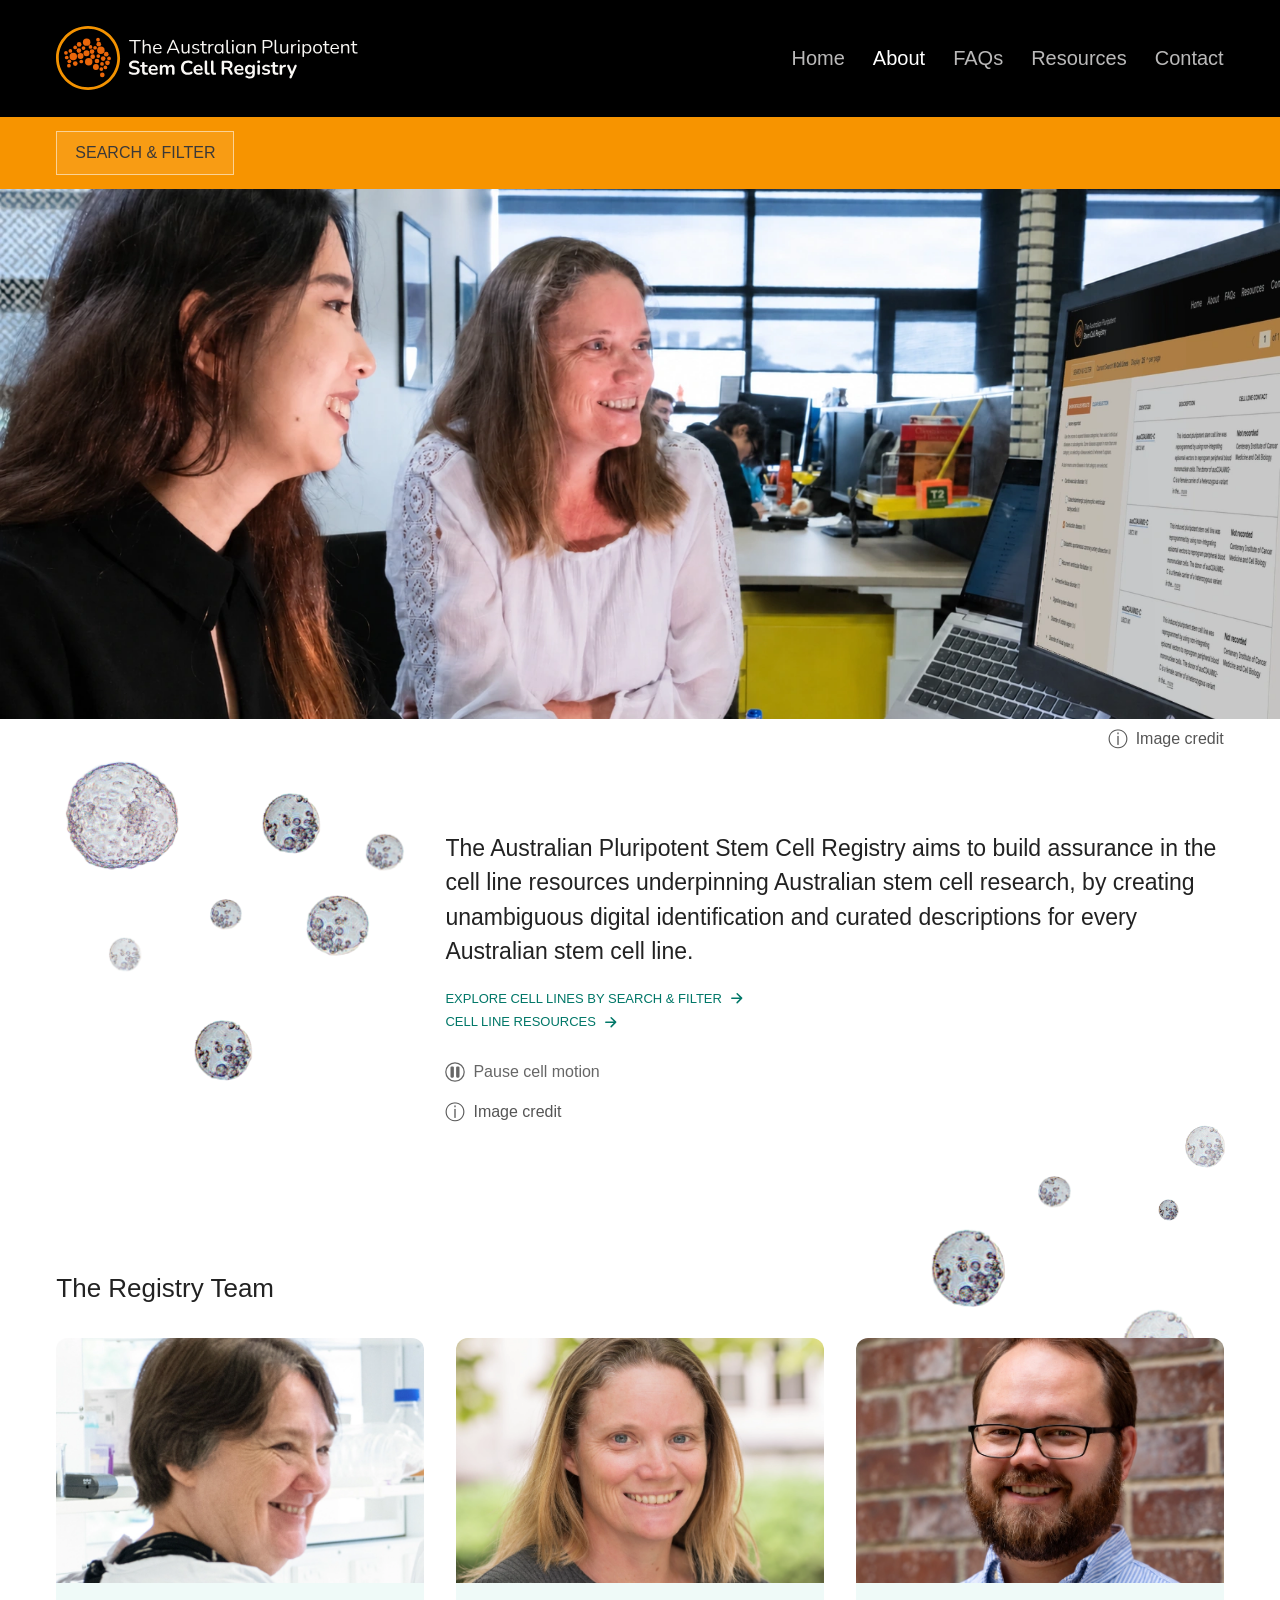
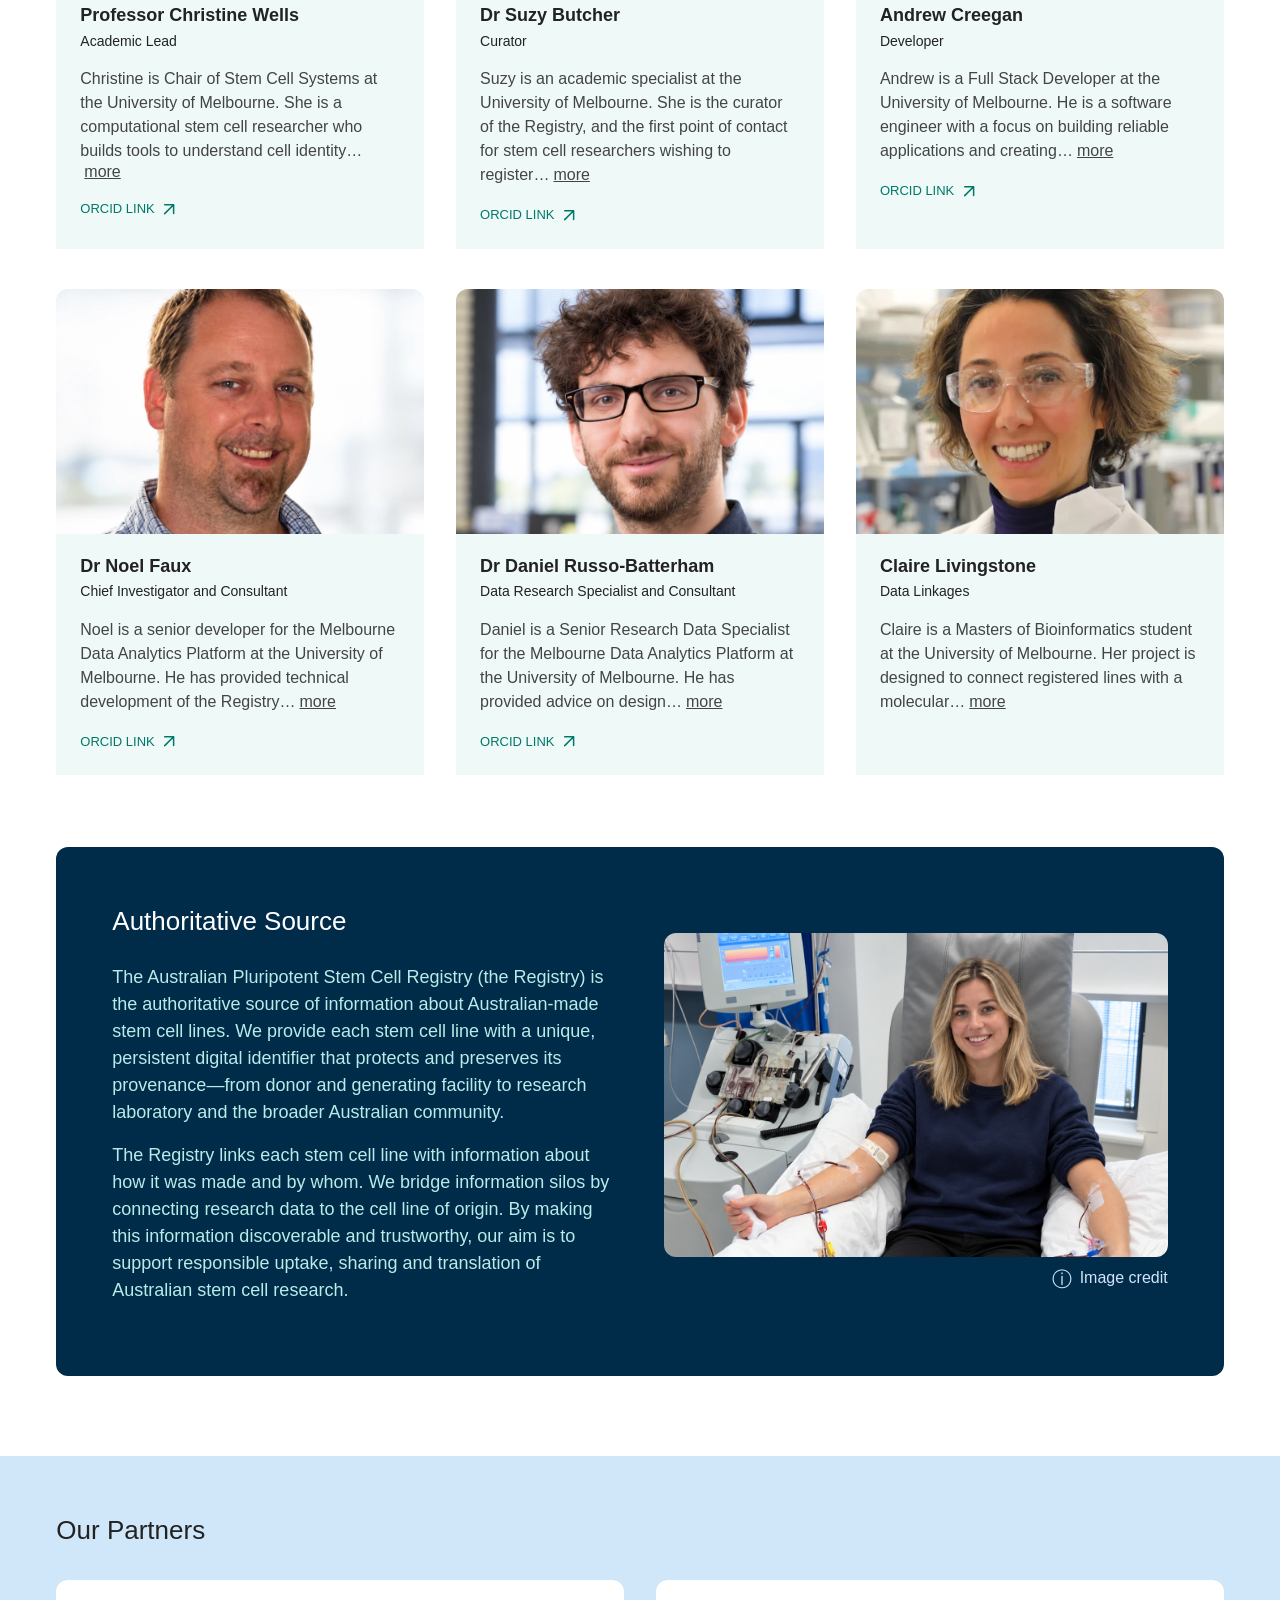
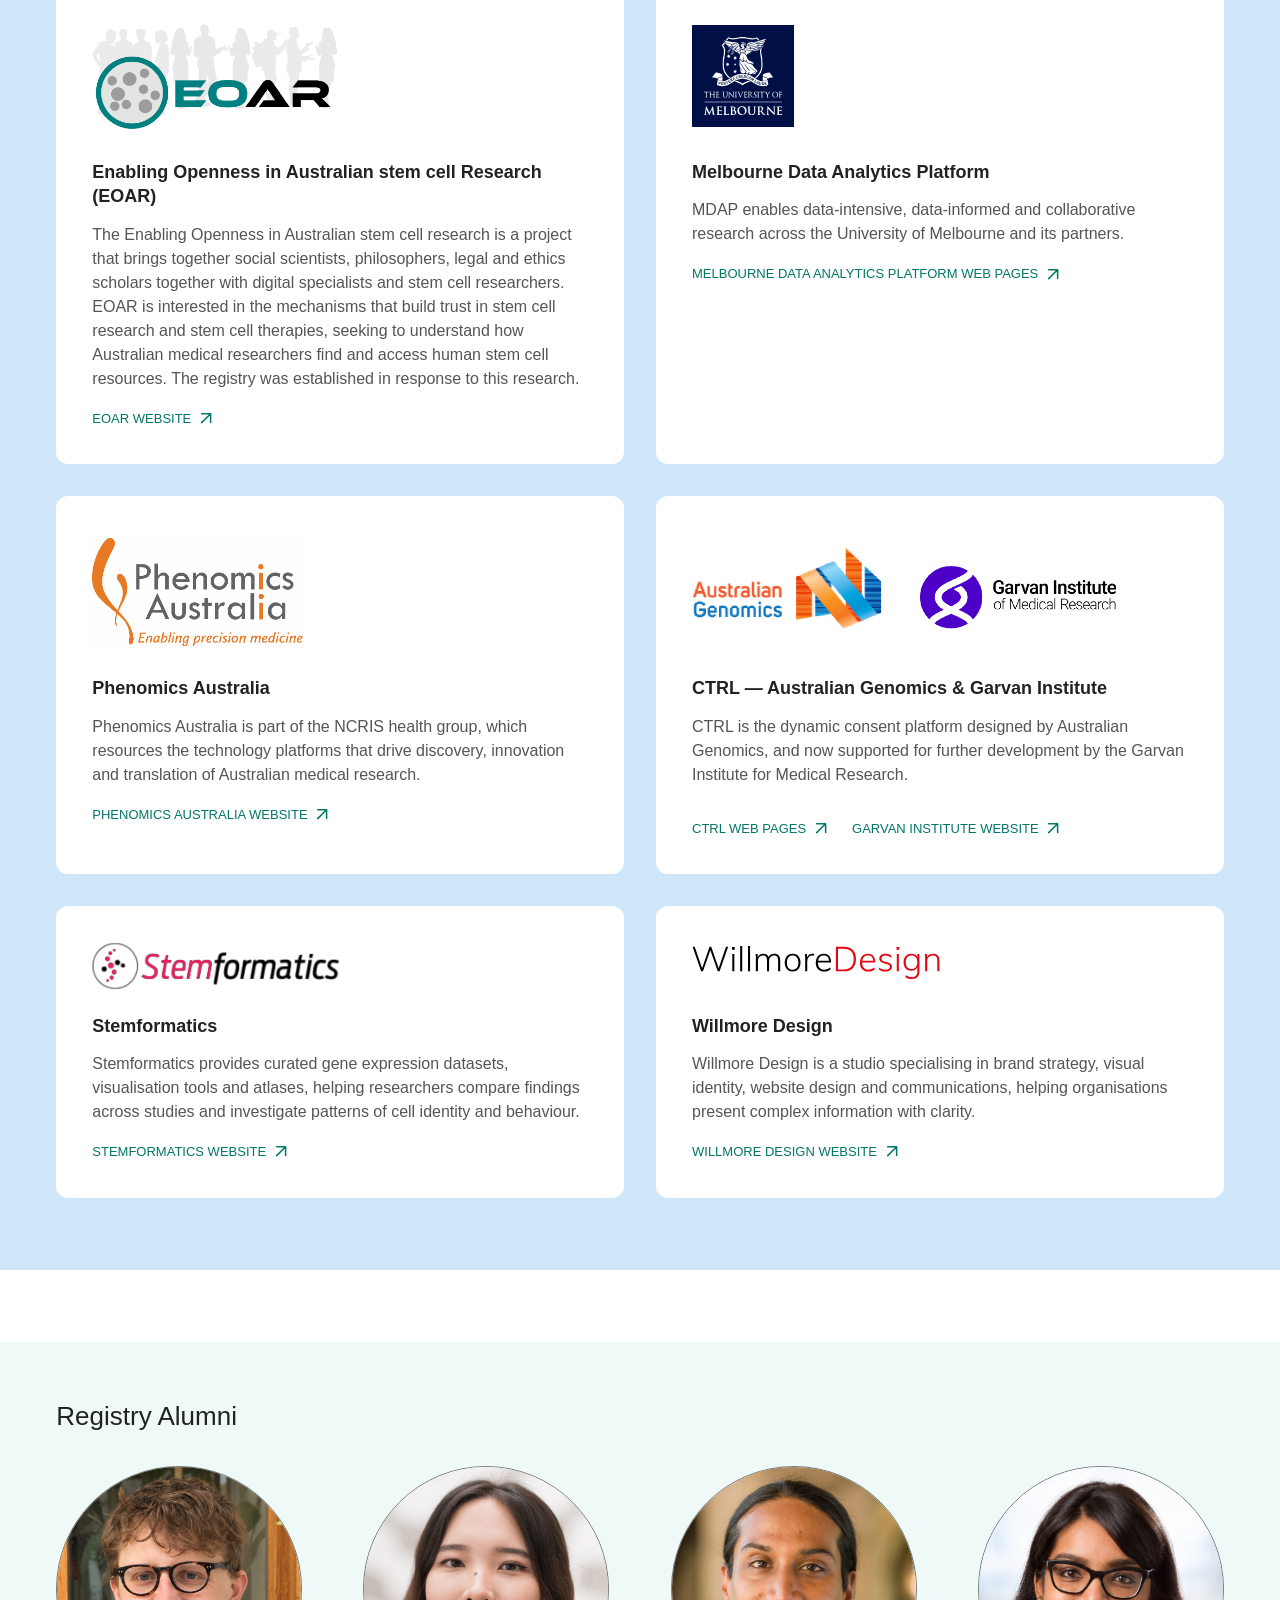
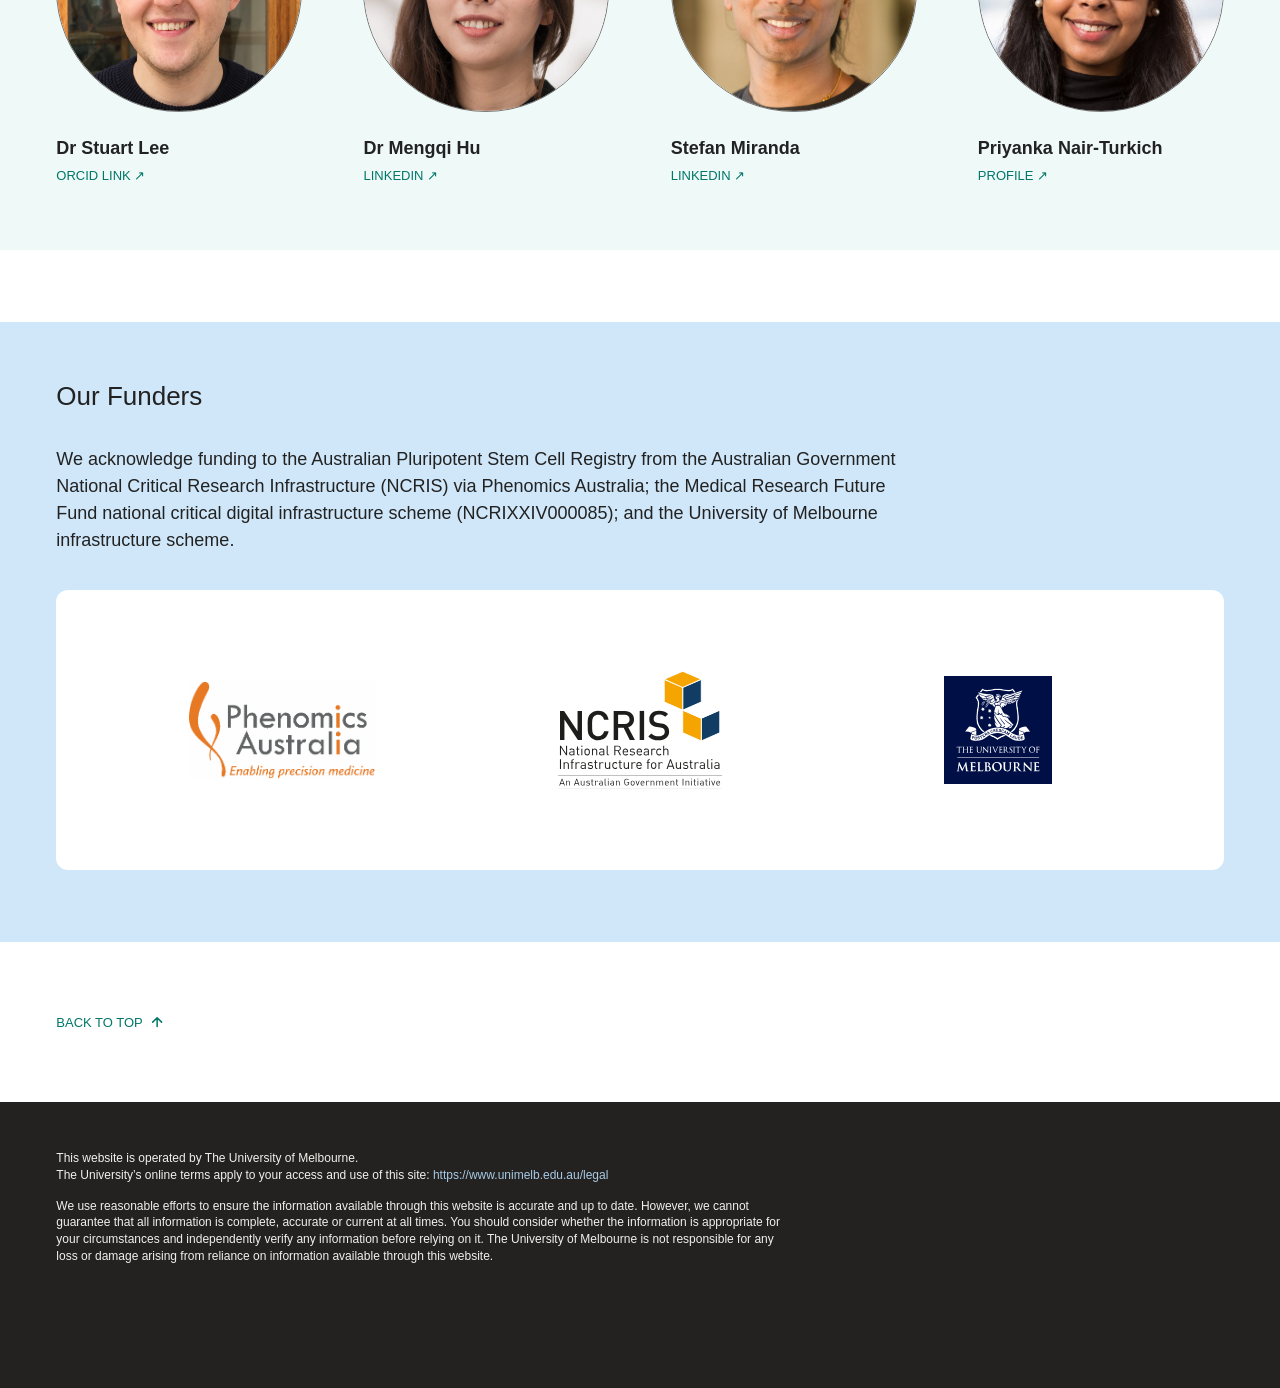
==== commit 04774c54: "arrows again" ====
--- a/about.html
+++ b/about.html
@@ -1,4 +1,4 @@
-<!doctype html><html lang="en"><head><meta name="theme-color" content="#000000"><meta charset="utf-8"><meta name="viewport" content="width=device-width, initial-scale=1"><title>About | Australian Pluripotent Stem Cell Registry</title><link rel="stylesheet" href="https://rsms.me/inter/inter.css"><link rel="stylesheet" href="css/styles.css?v=20261008-mobile-margins"><link rel="stylesheet" href="css/content-pages.css"><link rel="stylesheet" href="css/site-navigation.css"><link rel="stylesheet" href="css/mobile-toolbars.css?v=20261008-shared-phone-margins"><link rel="stylesheet" href="css/footer.css?v=20261103-ramp"><link rel="stylesheet" href="css/about.css?v=20261103-consistency"><link rel="stylesheet" href="css/page-consistency.css?v=20261103"></head><body class="content-page about-page"><header class="site-header">
+<!doctype html><html lang="en"><head><meta name="theme-color" content="#000000"><meta charset="utf-8"><meta name="viewport" content="width=device-width, initial-scale=1"><title>About | Australian Pluripotent Stem Cell Registry</title><link rel="stylesheet" href="https://rsms.me/inter/inter.css"><link rel="stylesheet" href="css/styles.css?v=20261008-mobile-margins"><link rel="stylesheet" href="css/content-pages.css"><link rel="stylesheet" href="css/site-navigation.css"><link rel="stylesheet" href="css/mobile-toolbars.css?v=20261008-shared-phone-margins"><link rel="stylesheet" href="css/footer.css?v=20261103-ramp"><link rel="stylesheet" href="css/about.css?v=20261103-consistency"><link rel="stylesheet" href="css/page-consistency.css?v=20261103-complete-arrows"></head><body class="content-page about-page"><header class="site-header">
 
     <div class="header-inner">
 
@@ -24,4 +24,4 @@
 
     </div>
 
-  </header><section class="listing-toolbar"><div class="toolbar-inner"><a class="filter-button" href="index.html?filter=open">SEARCH &amp; FILTER</a></div></section><figure class="about-banner"><picture><source media="(max-width:600px)" srcset="assets/about/about_banner_mobile_registry_v3.webp"><img src="assets/about/about_banner_desktop_registry_v3.webp" alt="Suzy and a colleague working together at a computer in the research office." fetchpriority="high"></picture><figcaption class="about-image-caption"><details class="about-image-credit"><summary>Image credit</summary><div class="about-credit-flag"><h2>Dr Mengqi Hu and Dr Suzy Butcher</h2><p>Menhqi's doctoral thesis revolved around the need for a national (Australian) stem cell registry. Her research involved... [Suzy &amp; Christine to provide details...]</p><p>Photography by Clickertie Portraita</p></div></details></figcaption></figure><main class="about-main"><h1 class="about-sr-only">About the Registry</h1><div class="about-intro-wrap"><div class="about-cells" aria-hidden="true"><img class="cell cell-1" src="assets/about/about-cells/about-cells-01.png?v=20261101" alt=""><img class="cell cell-2" src="assets/about/about-cells/about-cells-02.png?v=20261101" alt=""><img class="cell cell-3" src="assets/about/about-cells/about-cells-03.png?v=20261101" alt=""><img class="cell cell-4" src="assets/about/about-cells/about-cells-04.png?v=20261101" alt=""><img class="cell cell-5" src="assets/about/about-cells/about-cells-05.png?v=20261101" alt=""><img class="cell cell-7" src="assets/about/about-cells/about-cells-02.png?v=20261101" alt=""><img class="cell cell-8" src="assets/about/about-cells/about-cells-03.png?v=20261101" alt=""></div><div class="about-inner about-intro"><p>The Australian Pluripotent Stem Cell Registry aims to build assurance in the cell line resources underpinning Australian stem cell research, by creating unambiguous digital identification and curated descriptions for every Australian stem cell line.</p><nav aria-label="Related pages"><a href="index.html?filter=open" class="registry-link">Explore cell lines by search &amp; filter <svg class="registry-link-arrow" viewBox="1 2 10 8" aria-hidden="true" focusable="false"><path d="M2 6h9 M7 2l4 4-4 4"/></svg></a><a href="resources.html" class="registry-link">Cell line resources <svg class="registry-link-arrow" viewBox="1 2 10 8" aria-hidden="true" focusable="false"><path d="M2 6h9 M7 2l4 4-4 4"/></svg></a></nav><button class="cell-motion-toggle" type="button" aria-pressed="false"><svg class="motion-icon motion-icon-pause" viewBox="0 0 32 32" width="20" height="20" fill="currentColor" aria-hidden="true"><circle cx="16" cy="16" r="14.7" fill="none" stroke="currentColor" stroke-width="2"/><path transform="translate(1.6 1.6) scale(.9)" d="M12 6H10A2 2 0 008 8V24a2 2 0 002 2h2a2 2 0 002-2V8a2 2 0 00-2-2zM22 6H20a2 2 0 00-2 2V24a2 2 0 002 2h2a2 2 0 002-2V8a2 2 0 00-2-2z"/></svg><svg class="motion-icon motion-icon-play" viewBox="0 0 32 32" width="20" height="20" fill="currentColor" aria-hidden="true"><path fill="none" d="M11,23a1,1,0,0,1-1-1V10a1,1,0,0,1,1.4473-.8945l12,6a1,1,0,0,1,0,1.789l-12,6A1.001,1.001,0,0,1,11,23Z"/><path d="M16,2A14,14,0,1,0,30,16,14,14,0,0,0,16,2Zm7.4473,14.8945-12,6A1,1,0,0,1,10,22V10a1,1,0,0,1,1.4473-.8945l12,6a1,1,0,0,1,0,1.789Z"/></svg><span class="motion-label">Pause cell motion</span></button><details class="about-image-credit cell-image-credit"><summary>Image credit</summary><div class="about-credit-flag"><h2>Hatched blastocyst</h2><p>Coloured light micrograph of a hatched human blastocyst (right), 7 days after fertilisation. To the left is the zona pellucida, a glycoprotein shell that originally surrounded the unfertilised egg. The blastocyst is a hollow ball of cells with a fluid centre. The inner cell mass (dark grey) contains the cells that would form the embryo proper, the embryonic stem cells (ESCs). These cells will be harvested and grown in culture. Human ESCs are a potential source of cells to repair damaged tissue in diseases such as Parkinson&#x27;s and insulin-dependent diabetes. However, this research is controversial as it requires the destruction of an embryo.</p><p>Photography by PROFESSOR MIODRAG STOJKOVIC / SCIENCE PHOTO LIBRARY</p></div></details></div></div><section class="about-inner about-team" aria-labelledby="team-heading"><h2 id="team-heading">The Registry Team</h2><div class="team-grid"><article class="team-card"><a class="team-photo" href="https://orcid.org/0000-0003-3133-3628" target="_blank" rel="noopener noreferrer" aria-label="ORCID profile for Professor Christine Wells"><img src="assets/about/christine-wells.webp" alt="Professor Christine Wells"></a><div class="team-copy"><h3>Professor Christine Wells</h3><p class="team-role">Academic Lead</p><p class="team-bio" id="team-bio-0">Christine is Chair of Stem Cell Systems at the University of Melbourne. She is a computational stem cell researcher who builds tools to understand cell identity…</p><button class="bio-toggle" aria-expanded="false" aria-controls="team-bio-0" data-short="Christine is Chair of Stem Cell Systems at the University of Melbourne. She is a computational stem cell researcher who builds tools to understand cell identity…" data-full="Christine is Chair of Stem Cell Systems at the University of Melbourne. She is a computational stem cell researcher who builds tools to understand cell identity, quality and stem cell potential. Christine is Scientific Director of the Registry, and architect of the Stemformatics.org collaboration platform.">more</button><a class="about-site-link registry-link" href="https://orcid.org/0000-0003-3133-3628" aria-label="ORCID profile for Professor Christine Wells" target="_blank" rel="noopener noreferrer">ORCID LINK <svg class="registry-link-arrow" viewBox="1 2 10 8" aria-hidden="true" focusable="false"><path d="M2 2h8v8 M10 2 2 10"/></svg></a></div></article><article class="team-card"><a class="team-photo" href="https://orcid.org/0000-0003-0026-4922" target="_blank" rel="noopener noreferrer" aria-label="ORCID profile for Dr Suzy Butcher"><img src="assets/about/suzy-butcher.webp" alt="Dr Suzy Butcher"></a><div class="team-copy"><h3>Dr Suzy Butcher</h3><p class="team-role">Curator</p><p class="team-bio" id="team-bio-1">Suzy is an academic specialist at the University of Melbourne. She is the curator of the Registry, and the first point of contact for stem cell researchers wishing to register…</p><button class="bio-toggle" aria-expanded="false" aria-controls="team-bio-1" data-short="Suzy is an academic specialist at the University of Melbourne. She is the curator of the Registry, and the first point of contact for stem cell researchers wishing to register…" data-full="Suzy is an academic specialist at the University of Melbourne. She is the curator of the Registry, and the first point of contact for stem cell researchers wishing to register their lines. Suzy’s research training includes cell culture, microscopy, PCR and genomic techniques. Her PhD training was in bioinformatics. This gives her an understanding of the experimental systems needed for quality assurance in stem cell research.">more</button><a class="about-site-link registry-link" href="https://orcid.org/0000-0003-0026-4922" aria-label="ORCID profile for Dr Suzy Butcher" target="_blank" rel="noopener noreferrer">ORCID LINK <svg class="registry-link-arrow" viewBox="1 2 10 8" aria-hidden="true" focusable="false"><path d="M2 2h8v8 M10 2 2 10"/></svg></a></div></article><article class="team-card andrew-card"><div class="andrew-cells" aria-hidden="true"><img class="cell andrew-cell-1" src="assets/about/about-cells/about-cells-02.png?v=20261101" alt=""><img class="cell andrew-cell-2" src="assets/about/about-cells/about-cells-03.png?v=20261101" alt=""><img class="cell andrew-cell-3" src="assets/about/about-cells/about-cells-06.png?v=20261101" alt=""><img class="cell andrew-cell-4" src="assets/about/about-cells/about-cells-02.png?v=20261101" alt=""><img class="cell andrew-cell-5" src="assets/about/about-cells/about-cells-06.png?v=20261101" alt=""></div><a class="team-photo" href="https://orcid.org/0000-0002-6394-4979" target="_blank" rel="noopener noreferrer" aria-label="ORCID profile for Andrew Creegan"><img src="assets/about/andrew-creegan.webp" alt="Andrew Creegan"></a><div class="team-copy"><h3>Andrew Creegan</h3><p class="team-role">Developer</p><p class="team-bio" id="team-bio-2">Andrew is a Full Stack Developer at the University of Melbourne. He is a software engineer with a focus on building reliable applications and creating…</p><button class="bio-toggle" aria-expanded="false" aria-controls="team-bio-2" data-short="Andrew is a Full Stack Developer at the University of Melbourne. He is a software engineer with a focus on building reliable applications and creating…" data-full="Andrew is a Full Stack Developer at the University of Melbourne. He is a software engineer with a focus on building reliable applications and creating clear, usable digital tools for researchers.">more</button><a class="about-site-link registry-link" href="https://orcid.org/0000-0002-6394-4979" aria-label="ORCID profile for Andrew Creegan" target="_blank" rel="noopener noreferrer">ORCID LINK <svg class="registry-link-arrow" viewBox="1 2 10 8" aria-hidden="true" focusable="false"><path d="M2 2h8v8 M10 2 2 10"/></svg></a></div></article><article class="team-card"><a class="team-photo" href="https://orcid.org/0000-0003-4594-8818" target="_blank" rel="noopener noreferrer" aria-label="ORCID profile for Dr Noel Faux"><img src="assets/about/neil-faux.webp" alt="Dr Noel Faux"></a><div class="team-copy"><h3>Dr Noel Faux</h3><p class="team-role">Chief Investigator and Consultant</p><p class="team-bio" id="team-bio-3">Noel is a senior developer for the Melbourne Data Analytics Platform at the University of Melbourne. He has provided technical development of the Registry…</p><button class="bio-toggle" aria-expanded="false" aria-controls="team-bio-3" data-short="Noel is a senior developer for the Melbourne Data Analytics Platform at the University of Melbourne. He has provided technical development of the Registry…" data-full="Noel is a senior developer for the Melbourne Data Analytics Platform at the University of Melbourne. He has provided technical development of the registry prototype and remains a close collaborator on the project.">more</button><a class="about-site-link registry-link" href="https://orcid.org/0000-0003-4594-8818" aria-label="ORCID profile for Dr Noel Faux" target="_blank" rel="noopener noreferrer">ORCID LINK <svg class="registry-link-arrow" viewBox="1 2 10 8" aria-hidden="true" focusable="false"><path d="M2 2h8v8 M10 2 2 10"/></svg></a></div></article><article class="team-card"><a class="team-photo" href="https://orcid.org/0000-0001-7550-528X" target="_blank" rel="noopener noreferrer" aria-label="ORCID profile for Dr Daniel Russo-Batterham"><img src="assets/about/daniel-russo-batterham.webp" alt="Dr Daniel Russo-Batterham"></a><div class="team-copy"><h3>Dr Daniel Russo-Batterham</h3><p class="team-role">Data Research Specialist and Consultant</p><p class="team-bio" id="team-bio-4">Daniel is a Senior Research Data Specialist for the Melbourne Data Analytics Platform at the University of Melbourne. He has provided advice on design…</p><button class="bio-toggle" aria-expanded="false" aria-controls="team-bio-4" data-short="Daniel is a Senior Research Data Specialist for the Melbourne Data Analytics Platform at the University of Melbourne. He has provided advice on design…" data-full="Daniel is a Senior Research Data Specialist for the Melbourne Data Analytics Platform at the University of Melbourne. He has provided advice on design of the database and user experience for the Registry.">more</button><a class="about-site-link registry-link" href="https://orcid.org/0000-0001-7550-528X" aria-label="ORCID profile for Dr Daniel Russo-Batterham" target="_blank" rel="noopener noreferrer">ORCID LINK <svg class="registry-link-arrow" viewBox="1 2 10 8" aria-hidden="true" focusable="false"><path d="M2 2h8v8 M10 2 2 10"/></svg></a></div></article><article class="team-card"><div class="team-photo"><img src="assets/about/claire-livingstone.webp" alt="Claire Livingstone"></div><div class="team-copy"><h3>Claire Livingstone</h3><p class="team-role">Data Linkages</p><p class="team-bio" id="team-bio-5">Claire is a Masters of Bioinformatics student at the University of Melbourne. Her project is designed to connect registered lines with a molecular…</p><button class="bio-toggle" aria-expanded="false" aria-controls="team-bio-5" data-short="Claire is a Masters of Bioinformatics student at the University of Melbourne. Her project is designed to connect registered lines with a molecular…" data-full="Claire is a Masters of Bioinformatics student at the University of Melbourne. Her project is designed to connect registered lines with a molecular atlas to explore the quality and behaviour of Australian pluripotent stem cells.">more</button></div></article></div></section><section class="about-inner"><div class="about-authority"><div><h2>Authoritative Source</h2><p>The Australian Pluripotent Stem Cell Registry (the Registry) is the authoritative source of information about Australian-made stem cell lines. We provide each stem cell line with a unique, persistent digital identifier that protects and preserves its provenance—from donor and generating facility to research laboratory and the broader Australian community.</p><p>The Registry links each stem cell line with information about how it was made and by whom. We bridge information silos by connecting research data to the cell line of origin. By making this information discoverable and trustworthy, our aim is to support responsible uptake, sharing and translation of Australian stem cell research.</p></div><figure class="authority-image"><img src="assets/about/patient-clinical-scene.png" alt="Illustrative AI-generated scene of an adult donor seated beside a cell collection machine."><figcaption><details class="about-image-credit authority-image-credit"><summary>Image credit</summary><div class="about-credit-flag"><h2>Annabelle Mass Starkis</h2><p>Annabelle is a fictional patient receiving hospital care for an inherited blood disorder. Her treatment includes regular monitoring, transfusions, and discussions about future therapies. She is pictured during a routine appointment, supported by her clinical team while researchers investigate how stem cell models might improve understanding of conditions like hers.</p><p>Photography by Clickertie Portraita</p></div></details></figcaption></figure></div></section><section class="about-partners"><div class="about-inner"><h2>Our Partners</h2><div class="partner-grid"><article class="partner-card"><div class="partner-logo"><a href="https://www.eoar.com.au" target="_blank" rel="noopener noreferrer" aria-label="EOAR website"><img src="assets/about/eoar_eoar.png" alt="Enabling Openness in Australian stem cell Research (EOAR)"></a></div><h3>Enabling Openness in Australian stem cell Research (EOAR)</h3><p>The Enabling Openness in Australian stem cell research is a project that brings together social scientists, philosophers, legal and ethics scholars together with digital specialists and stem cell researchers. EOAR is interested in the mechanisms that build trust in stem cell research and stem cell therapies, seeking to understand how Australian medical researchers find and access human stem cell resources. The registry was established in response to this research.</p><a class="about-site-link registry-link" href="https://www.eoar.com.au" target="_blank" rel="noopener noreferrer">EOAR WEBSITE <svg class="registry-link-arrow" viewBox="1 2 10 8" aria-hidden="true" focusable="false"><path d="M2 2h8v8 M10 2 2 10"/></svg></a></article><article class="partner-card"><div class="partner-logo"><a href="https://www.unimelb.edu.au/mdap" target="_blank" rel="noopener noreferrer" aria-label="Melbourne Data Analytics Platform"><img src="assets/resources/uni-melb-logo.svg" alt="Melbourne Data Analytics Platform"></a></div><h3>Melbourne Data Analytics Platform</h3><p>MDAP enables data-intensive, data-informed and collaborative research across the University of Melbourne and its partners.</p><a class="about-site-link registry-link" href="https://www.unimelb.edu.au/mdap" target="_blank" rel="noopener noreferrer">MELBOURNE DATA ANALYTICS PLATFORM WEB PAGES <svg class="registry-link-arrow" viewBox="1 2 10 8" aria-hidden="true" focusable="false"><path d="M2 2h8v8 M10 2 2 10"/></svg></a></article><article class="partner-card"><div class="partner-logo"><a href="https://phenomicsaustralia.org.au" target="_blank" rel="noopener noreferrer" aria-label="Phenomics Australia"><img src="assets/about/phenomics-australia.png" alt="Phenomics Australia"></a></div><h3>Phenomics Australia</h3><p>Phenomics Australia is part of the NCRIS health group, which resources the technology platforms that drive discovery, innovation and translation of Australian medical research.</p><a class="about-site-link registry-link" href="https://phenomicsaustralia.org.au" target="_blank" rel="noopener noreferrer">PHENOMICS AUSTRALIA WEBSITE <svg class="registry-link-arrow" viewBox="1 2 10 8" aria-hidden="true" focusable="false"><path d="M2 2h8v8 M10 2 2 10"/></svg></a></article><article class="partner-card"><div class="partner-logo partner-logo-split"><img src="assets/about/AustGenomics-Garavan_austgenomics-garvaninstitute.png" alt="Australian Genomics and Garvan Institute of Medical Research"><a class="genomics-logo-link" href="https://www.australiangenomics.org.au/" target="_blank" rel="noopener noreferrer" aria-label="Australian Genomics website"></a><a class="garvan-logo-link" href="https://www.garvan.org.au/" target="_blank" rel="noopener noreferrer" aria-label="Garvan Institute website"></a></div><h3>CTRL — Australian Genomics &amp; Garvan Institute</h3><p>CTRL is the dynamic consent platform designed by Australian Genomics, and now supported for further development by the Garvan Institute for Medical Research.</p><div class="partner-site-links"><a class="about-site-link registry-link" href="https://www.australiangenomics.org.au/tools-and-resources/dynamic-consent-and-ctrl/" target="_blank" rel="noopener noreferrer">CTRL WEB PAGES <svg class="registry-link-arrow" viewBox="1 2 10 8" aria-hidden="true" focusable="false"><path d="M2 2h8v8 M10 2 2 10"/></svg></a><a class="about-site-link registry-link" href="https://www.garvan.org.au/" target="_blank" rel="noopener noreferrer">GARVAN INSTITUTE WEBSITE <svg class="registry-link-arrow" viewBox="1 2 10 8" aria-hidden="true" focusable="false"><path d="M2 2h8v8 M10 2 2 10"/></svg></a></div></article><article class="partner-card"><div class="partner-logo partner-logo-half"><a href="https://www.stemformatics.org/" target="_blank" rel="noopener noreferrer" aria-label="Stemformatics website"><img src="assets/about/stemformatics-logo.png" alt="Stemformatics" loading="lazy"></a></div><h3>Stemformatics</h3><p>Stemformatics provides curated gene expression datasets, visualisation tools and atlases, helping researchers compare findings across studies and investigate patterns of cell identity and behaviour.</p><a class="about-site-link registry-link" href="https://www.stemformatics.org/" target="_blank" rel="noopener noreferrer">STEMFORMATICS WEBSITE <svg class="registry-link-arrow" viewBox="1 2 10 8" aria-hidden="true" focusable="false"><path d="M2 2h8v8 M10 2 2 10"/></svg></a></article><article class="partner-card"><div class="partner-logo partner-logo-half"><a href="https://www.willmoredesign.com.au/" target="_blank" rel="noopener noreferrer" aria-label="Willmore Design website"><img src="assets/about/willmore-design-logo.svg" alt="Willmore Design" loading="lazy"></a></div><h3>Willmore Design</h3><p>Willmore Design is a studio specialising in brand strategy, visual identity, website design and communications, helping organisations present complex information with clarity.</p><a class="about-site-link registry-link" href="https://www.willmoredesign.com.au/" target="_blank" rel="noopener noreferrer">WILLMORE DESIGN WEBSITE <svg class="registry-link-arrow" viewBox="1 2 10 8" aria-hidden="true" focusable="false"><path d="M2 2h8v8 M10 2 2 10"/></svg></a></article></div></div></section><section class="about-alumni"><div class="about-inner"><h2>Registry Alumni</h2><div class="alumni-grid"><article class="alumni-card"><img src="assets/about/Alumni_stuart-lee.webp" alt="Dr Stuart Lee"><h3>Dr Stuart Lee</h3><a class="about-site-link" href="https://orcid.org/0000-0003-1179-8436" target="_blank" rel="noopener noreferrer">ORCID LINK ↗</a></article><article class="alumni-card"><img src="assets/about/Alumni_mengqui-hu.webp" alt="Dr Mengqi Hu"><h3>Dr Mengqi Hu</h3><a class="about-site-link" href="https://www.linkedin.com/in/mengqi-hu-phd-2a48b1208/" target="_blank" rel="noopener noreferrer">LINKEDIN ↗</a></article><article class="alumni-card"><img src="assets/about/Alumni_stephan-miranda.webp" alt="Stefan Miranda"><h3>Stefan Miranda</h3><a class="about-site-link" href="https://www.linkedin.com/in/stefan-miranda-774929246/" target="_blank" rel="noopener noreferrer">LINKEDIN ↗</a></article><article class="alumni-card"><img src="assets/about/Alumni_priyanka-nair-turkich.webp" alt="Priyanka Nair-Turkich"><h3>Priyanka Nair-Turkich</h3><a class="about-site-link" href="https://findanexpert.unimelb.edu.au/profile/783636-priyanka-nair-turkich" target="_blank" rel="noopener noreferrer">PROFILE ↗</a></article></div></div></section><section class="about-funders"><div class="about-inner"><h2>Our Funders</h2><p>We acknowledge funding to the Australian Pluripotent Stem Cell Registry from the Australian Government National Critical Research Infrastructure (NCRIS) via Phenomics Australia; the Medical Research Future Fund national critical digital infrastructure scheme (NCRIXXIV000085); and the University of Melbourne infrastructure scheme.</p><div class="funders-logos"><a href="https://phenomicsaustralia.org.au" aria-label="Phenomics Australia" target="_blank" rel="noopener noreferrer"><img src="assets/about/phenomics-australia.png" alt="Phenomics Australia"></a><a class="funder-ncris" href="https://www.education.gov.au/ncris" target="_blank" rel="noopener noreferrer" aria-label="NCRIS home page"><img src="assets/about/NCRIS.svg" alt="NCRIS"></a><a class="funder-unimelb" href="https://www.unimelb.edu.au/" target="_blank" rel="noopener noreferrer" aria-label="University of Melbourne home page"><img src="assets/resources/uni-melb-logo.svg" alt="The University of Melbourne"></a></div></div></section></main><div class="page-back-top"><a href="#" class="registry-link">Back to top <svg class="registry-link-arrow" viewBox="1 3 10 9" aria-hidden="true" focusable="false"><path d="M2 7 6 3 10 7 M6 3v9"/></svg></a></div><footer class="site-footer"><div class="footer-inner"><div class="footer-copy"><p>This website is operated by The University of Melbourne.<br>The University’s online terms apply to your access and use of this site: <a href="https://www.unimelb.edu.au/legal" target="_blank" rel="noopener noreferrer">https://www.unimelb.edu.au/legal</a></p><p>We use reasonable efforts to ensure the information available through this website is accurate and up to date. However, we cannot guarantee that all information is complete, accurate or current at all times. You should consider whether the information is appropriate for your circumstances and independently verify any information before relying on it. The University of Melbourne is not responsible for any loss or damage arising from reliance on information available through this website.</p></div></div></footer><script src="js/site-navigation.js?v=desktop-click-fix"></script><script src="js/about.js"></script></body></html>+  </header><section class="listing-toolbar"><div class="toolbar-inner"><a class="filter-button" href="index.html?filter=open">SEARCH &amp; FILTER</a></div></section><figure class="about-banner"><picture><source media="(max-width:600px)" srcset="assets/about/about_banner_mobile_registry_v3.webp"><img src="assets/about/about_banner_desktop_registry_v3.webp" alt="Suzy and a colleague working together at a computer in the research office." fetchpriority="high"></picture><figcaption class="about-image-caption"><details class="about-image-credit"><summary>Image credit</summary><div class="about-credit-flag"><h2>Dr Mengqi Hu and Dr Suzy Butcher</h2><p>Menhqi's doctoral thesis revolved around the need for a national (Australian) stem cell registry. Her research involved... [Suzy &amp; Christine to provide details...]</p><p>Photography by Clickertie Portraita</p></div></details></figcaption></figure><main class="about-main"><h1 class="about-sr-only">About the Registry</h1><div class="about-intro-wrap"><div class="about-cells" aria-hidden="true"><img class="cell cell-1" src="assets/about/about-cells/about-cells-01.png?v=20261101" alt=""><img class="cell cell-2" src="assets/about/about-cells/about-cells-02.png?v=20261101" alt=""><img class="cell cell-3" src="assets/about/about-cells/about-cells-03.png?v=20261101" alt=""><img class="cell cell-4" src="assets/about/about-cells/about-cells-04.png?v=20261101" alt=""><img class="cell cell-5" src="assets/about/about-cells/about-cells-05.png?v=20261101" alt=""><img class="cell cell-7" src="assets/about/about-cells/about-cells-02.png?v=20261101" alt=""><img class="cell cell-8" src="assets/about/about-cells/about-cells-03.png?v=20261101" alt=""></div><div class="about-inner about-intro"><p>The Australian Pluripotent Stem Cell Registry aims to build assurance in the cell line resources underpinning Australian stem cell research, by creating unambiguous digital identification and curated descriptions for every Australian stem cell line.</p><nav aria-label="Related pages"><a href="index.html?filter=open" class="registry-link">Explore cell lines by search &amp; filter <svg class="registry-link-arrow" viewBox="0 0 16 16" aria-hidden="true" focusable="false"><path d="M2 8h11 M8 3l5 5-5 5"/></svg></a><a href="resources.html" class="registry-link">Cell line resources <svg class="registry-link-arrow" viewBox="0 0 16 16" aria-hidden="true" focusable="false"><path d="M2 8h11 M8 3l5 5-5 5"/></svg></a></nav><button class="cell-motion-toggle" type="button" aria-pressed="false"><svg class="motion-icon motion-icon-pause" viewBox="0 0 32 32" width="20" height="20" fill="currentColor" aria-hidden="true"><circle cx="16" cy="16" r="14.7" fill="none" stroke="currentColor" stroke-width="2"/><path transform="translate(1.6 1.6) scale(.9)" d="M12 6H10A2 2 0 008 8V24a2 2 0 002 2h2a2 2 0 002-2V8a2 2 0 00-2-2zM22 6H20a2 2 0 00-2 2V24a2 2 0 002 2h2a2 2 0 002-2V8a2 2 0 00-2-2z"/></svg><svg class="motion-icon motion-icon-play" viewBox="0 0 32 32" width="20" height="20" fill="currentColor" aria-hidden="true"><path fill="none" d="M11,23a1,1,0,0,1-1-1V10a1,1,0,0,1,1.4473-.8945l12,6a1,1,0,0,1,0,1.789l-12,6A1.001,1.001,0,0,1,11,23Z"/><path d="M16,2A14,14,0,1,0,30,16,14,14,0,0,0,16,2Zm7.4473,14.8945-12,6A1,1,0,0,1,10,22V10a1,1,0,0,1,1.4473-.8945l12,6a1,1,0,0,1,0,1.789Z"/></svg><span class="motion-label">Pause cell motion</span></button><details class="about-image-credit cell-image-credit"><summary>Image credit</summary><div class="about-credit-flag"><h2>Hatched blastocyst</h2><p>Coloured light micrograph of a hatched human blastocyst (right), 7 days after fertilisation. To the left is the zona pellucida, a glycoprotein shell that originally surrounded the unfertilised egg. The blastocyst is a hollow ball of cells with a fluid centre. The inner cell mass (dark grey) contains the cells that would form the embryo proper, the embryonic stem cells (ESCs). These cells will be harvested and grown in culture. Human ESCs are a potential source of cells to repair damaged tissue in diseases such as Parkinson&#x27;s and insulin-dependent diabetes. However, this research is controversial as it requires the destruction of an embryo.</p><p>Photography by PROFESSOR MIODRAG STOJKOVIC / SCIENCE PHOTO LIBRARY</p></div></details></div></div><section class="about-inner about-team" aria-labelledby="team-heading"><h2 id="team-heading">The Registry Team</h2><div class="team-grid"><article class="team-card"><a class="team-photo" href="https://orcid.org/0000-0003-3133-3628" target="_blank" rel="noopener noreferrer" aria-label="ORCID profile for Professor Christine Wells"><img src="assets/about/christine-wells.webp" alt="Professor Christine Wells"></a><div class="team-copy"><h3>Professor Christine Wells</h3><p class="team-role">Academic Lead</p><p class="team-bio" id="team-bio-0">Christine is Chair of Stem Cell Systems at the University of Melbourne. She is a computational stem cell researcher who builds tools to understand cell identity…</p><button class="bio-toggle" aria-expanded="false" aria-controls="team-bio-0" data-short="Christine is Chair of Stem Cell Systems at the University of Melbourne. She is a computational stem cell researcher who builds tools to understand cell identity…" data-full="Christine is Chair of Stem Cell Systems at the University of Melbourne. She is a computational stem cell researcher who builds tools to understand cell identity, quality and stem cell potential. Christine is Scientific Director of the Registry, and architect of the Stemformatics.org collaboration platform.">more</button><a class="about-site-link registry-link" href="https://orcid.org/0000-0003-3133-3628" aria-label="ORCID profile for Professor Christine Wells" target="_blank" rel="noopener noreferrer">ORCID LINK <svg class="registry-link-arrow" viewBox="0 0 16 16" aria-hidden="true" focusable="false"><path d="M3 3h10v10 M13 3 3 13"/></svg></a></div></article><article class="team-card"><a class="team-photo" href="https://orcid.org/0000-0003-0026-4922" target="_blank" rel="noopener noreferrer" aria-label="ORCID profile for Dr Suzy Butcher"><img src="assets/about/suzy-butcher.webp" alt="Dr Suzy Butcher"></a><div class="team-copy"><h3>Dr Suzy Butcher</h3><p class="team-role">Curator</p><p class="team-bio" id="team-bio-1">Suzy is an academic specialist at the University of Melbourne. She is the curator of the Registry, and the first point of contact for stem cell researchers wishing to register…</p><button class="bio-toggle" aria-expanded="false" aria-controls="team-bio-1" data-short="Suzy is an academic specialist at the University of Melbourne. She is the curator of the Registry, and the first point of contact for stem cell researchers wishing to register…" data-full="Suzy is an academic specialist at the University of Melbourne. She is the curator of the Registry, and the first point of contact for stem cell researchers wishing to register their lines. Suzy’s research training includes cell culture, microscopy, PCR and genomic techniques. Her PhD training was in bioinformatics. This gives her an understanding of the experimental systems needed for quality assurance in stem cell research.">more</button><a class="about-site-link registry-link" href="https://orcid.org/0000-0003-0026-4922" aria-label="ORCID profile for Dr Suzy Butcher" target="_blank" rel="noopener noreferrer">ORCID LINK <svg class="registry-link-arrow" viewBox="0 0 16 16" aria-hidden="true" focusable="false"><path d="M3 3h10v10 M13 3 3 13"/></svg></a></div></article><article class="team-card andrew-card"><div class="andrew-cells" aria-hidden="true"><img class="cell andrew-cell-1" src="assets/about/about-cells/about-cells-02.png?v=20261101" alt=""><img class="cell andrew-cell-2" src="assets/about/about-cells/about-cells-03.png?v=20261101" alt=""><img class="cell andrew-cell-3" src="assets/about/about-cells/about-cells-06.png?v=20261101" alt=""><img class="cell andrew-cell-4" src="assets/about/about-cells/about-cells-02.png?v=20261101" alt=""><img class="cell andrew-cell-5" src="assets/about/about-cells/about-cells-06.png?v=20261101" alt=""></div><a class="team-photo" href="https://orcid.org/0000-0002-6394-4979" target="_blank" rel="noopener noreferrer" aria-label="ORCID profile for Andrew Creegan"><img src="assets/about/andrew-creegan.webp" alt="Andrew Creegan"></a><div class="team-copy"><h3>Andrew Creegan</h3><p class="team-role">Developer</p><p class="team-bio" id="team-bio-2">Andrew is a Full Stack Developer at the University of Melbourne. He is a software engineer with a focus on building reliable applications and creating…</p><button class="bio-toggle" aria-expanded="false" aria-controls="team-bio-2" data-short="Andrew is a Full Stack Developer at the University of Melbourne. He is a software engineer with a focus on building reliable applications and creating…" data-full="Andrew is a Full Stack Developer at the University of Melbourne. He is a software engineer with a focus on building reliable applications and creating clear, usable digital tools for researchers.">more</button><a class="about-site-link registry-link" href="https://orcid.org/0000-0002-6394-4979" aria-label="ORCID profile for Andrew Creegan" target="_blank" rel="noopener noreferrer">ORCID LINK <svg class="registry-link-arrow" viewBox="0 0 16 16" aria-hidden="true" focusable="false"><path d="M3 3h10v10 M13 3 3 13"/></svg></a></div></article><article class="team-card"><a class="team-photo" href="https://orcid.org/0000-0003-4594-8818" target="_blank" rel="noopener noreferrer" aria-label="ORCID profile for Dr Noel Faux"><img src="assets/about/neil-faux.webp" alt="Dr Noel Faux"></a><div class="team-copy"><h3>Dr Noel Faux</h3><p class="team-role">Chief Investigator and Consultant</p><p class="team-bio" id="team-bio-3">Noel is a senior developer for the Melbourne Data Analytics Platform at the University of Melbourne. He has provided technical development of the Registry…</p><button class="bio-toggle" aria-expanded="false" aria-controls="team-bio-3" data-short="Noel is a senior developer for the Melbourne Data Analytics Platform at the University of Melbourne. He has provided technical development of the Registry…" data-full="Noel is a senior developer for the Melbourne Data Analytics Platform at the University of Melbourne. He has provided technical development of the registry prototype and remains a close collaborator on the project.">more</button><a class="about-site-link registry-link" href="https://orcid.org/0000-0003-4594-8818" aria-label="ORCID profile for Dr Noel Faux" target="_blank" rel="noopener noreferrer">ORCID LINK <svg class="registry-link-arrow" viewBox="0 0 16 16" aria-hidden="true" focusable="false"><path d="M3 3h10v10 M13 3 3 13"/></svg></a></div></article><article class="team-card"><a class="team-photo" href="https://orcid.org/0000-0001-7550-528X" target="_blank" rel="noopener noreferrer" aria-label="ORCID profile for Dr Daniel Russo-Batterham"><img src="assets/about/daniel-russo-batterham.webp" alt="Dr Daniel Russo-Batterham"></a><div class="team-copy"><h3>Dr Daniel Russo-Batterham</h3><p class="team-role">Data Research Specialist and Consultant</p><p class="team-bio" id="team-bio-4">Daniel is a Senior Research Data Specialist for the Melbourne Data Analytics Platform at the University of Melbourne. He has provided advice on design…</p><button class="bio-toggle" aria-expanded="false" aria-controls="team-bio-4" data-short="Daniel is a Senior Research Data Specialist for the Melbourne Data Analytics Platform at the University of Melbourne. He has provided advice on design…" data-full="Daniel is a Senior Research Data Specialist for the Melbourne Data Analytics Platform at the University of Melbourne. He has provided advice on design of the database and user experience for the Registry.">more</button><a class="about-site-link registry-link" href="https://orcid.org/0000-0001-7550-528X" aria-label="ORCID profile for Dr Daniel Russo-Batterham" target="_blank" rel="noopener noreferrer">ORCID LINK <svg class="registry-link-arrow" viewBox="0 0 16 16" aria-hidden="true" focusable="false"><path d="M3 3h10v10 M13 3 3 13"/></svg></a></div></article><article class="team-card"><div class="team-photo"><img src="assets/about/claire-livingstone.webp" alt="Claire Livingstone"></div><div class="team-copy"><h3>Claire Livingstone</h3><p class="team-role">Data Linkages</p><p class="team-bio" id="team-bio-5">Claire is a Masters of Bioinformatics student at the University of Melbourne. Her project is designed to connect registered lines with a molecular…</p><button class="bio-toggle" aria-expanded="false" aria-controls="team-bio-5" data-short="Claire is a Masters of Bioinformatics student at the University of Melbourne. Her project is designed to connect registered lines with a molecular…" data-full="Claire is a Masters of Bioinformatics student at the University of Melbourne. Her project is designed to connect registered lines with a molecular atlas to explore the quality and behaviour of Australian pluripotent stem cells.">more</button></div></article></div></section><section class="about-inner"><div class="about-authority"><div><h2>Authoritative Source</h2><p>The Australian Pluripotent Stem Cell Registry (the Registry) is the authoritative source of information about Australian-made stem cell lines. We provide each stem cell line with a unique, persistent digital identifier that protects and preserves its provenance—from donor and generating facility to research laboratory and the broader Australian community.</p><p>The Registry links each stem cell line with information about how it was made and by whom. We bridge information silos by connecting research data to the cell line of origin. By making this information discoverable and trustworthy, our aim is to support responsible uptake, sharing and translation of Australian stem cell research.</p></div><figure class="authority-image"><img src="assets/about/patient-clinical-scene.png" alt="Illustrative AI-generated scene of an adult donor seated beside a cell collection machine."><figcaption><details class="about-image-credit authority-image-credit"><summary>Image credit</summary><div class="about-credit-flag"><h2>Annabelle Mass Starkis</h2><p>Annabelle is a fictional patient receiving hospital care for an inherited blood disorder. Her treatment includes regular monitoring, transfusions, and discussions about future therapies. She is pictured during a routine appointment, supported by her clinical team while researchers investigate how stem cell models might improve understanding of conditions like hers.</p><p>Photography by Clickertie Portraita</p></div></details></figcaption></figure></div></section><section class="about-partners"><div class="about-inner"><h2>Our Partners</h2><div class="partner-grid"><article class="partner-card"><div class="partner-logo"><a href="https://www.eoar.com.au" target="_blank" rel="noopener noreferrer" aria-label="EOAR website"><img src="assets/about/eoar_eoar.png" alt="Enabling Openness in Australian stem cell Research (EOAR)"></a></div><h3>Enabling Openness in Australian stem cell Research (EOAR)</h3><p>The Enabling Openness in Australian stem cell research is a project that brings together social scientists, philosophers, legal and ethics scholars together with digital specialists and stem cell researchers. EOAR is interested in the mechanisms that build trust in stem cell research and stem cell therapies, seeking to understand how Australian medical researchers find and access human stem cell resources. The registry was established in response to this research.</p><a class="about-site-link registry-link" href="https://www.eoar.com.au" target="_blank" rel="noopener noreferrer">EOAR WEBSITE <svg class="registry-link-arrow" viewBox="0 0 16 16" aria-hidden="true" focusable="false"><path d="M3 3h10v10 M13 3 3 13"/></svg></a></article><article class="partner-card"><div class="partner-logo"><a href="https://www.unimelb.edu.au/mdap" target="_blank" rel="noopener noreferrer" aria-label="Melbourne Data Analytics Platform"><img src="assets/resources/uni-melb-logo.svg" alt="Melbourne Data Analytics Platform"></a></div><h3>Melbourne Data Analytics Platform</h3><p>MDAP enables data-intensive, data-informed and collaborative research across the University of Melbourne and its partners.</p><a class="about-site-link registry-link" href="https://www.unimelb.edu.au/mdap" target="_blank" rel="noopener noreferrer">MELBOURNE DATA ANALYTICS PLATFORM WEB PAGES <svg class="registry-link-arrow" viewBox="0 0 16 16" aria-hidden="true" focusable="false"><path d="M3 3h10v10 M13 3 3 13"/></svg></a></article><article class="partner-card"><div class="partner-logo"><a href="https://phenomicsaustralia.org.au" target="_blank" rel="noopener noreferrer" aria-label="Phenomics Australia"><img src="assets/about/phenomics-australia.png" alt="Phenomics Australia"></a></div><h3>Phenomics Australia</h3><p>Phenomics Australia is part of the NCRIS health group, which resources the technology platforms that drive discovery, innovation and translation of Australian medical research.</p><a class="about-site-link registry-link" href="https://phenomicsaustralia.org.au" target="_blank" rel="noopener noreferrer">PHENOMICS AUSTRALIA WEBSITE <svg class="registry-link-arrow" viewBox="0 0 16 16" aria-hidden="true" focusable="false"><path d="M3 3h10v10 M13 3 3 13"/></svg></a></article><article class="partner-card"><div class="partner-logo partner-logo-split"><img src="assets/about/AustGenomics-Garavan_austgenomics-garvaninstitute.png" alt="Australian Genomics and Garvan Institute of Medical Research"><a class="genomics-logo-link" href="https://www.australiangenomics.org.au/" target="_blank" rel="noopener noreferrer" aria-label="Australian Genomics website"></a><a class="garvan-logo-link" href="https://www.garvan.org.au/" target="_blank" rel="noopener noreferrer" aria-label="Garvan Institute website"></a></div><h3>CTRL — Australian Genomics &amp; Garvan Institute</h3><p>CTRL is the dynamic consent platform designed by Australian Genomics, and now supported for further development by the Garvan Institute for Medical Research.</p><div class="partner-site-links"><a class="about-site-link registry-link" href="https://www.australiangenomics.org.au/tools-and-resources/dynamic-consent-and-ctrl/" target="_blank" rel="noopener noreferrer">CTRL WEB PAGES <svg class="registry-link-arrow" viewBox="0 0 16 16" aria-hidden="true" focusable="false"><path d="M3 3h10v10 M13 3 3 13"/></svg></a><a class="about-site-link registry-link" href="https://www.garvan.org.au/" target="_blank" rel="noopener noreferrer">GARVAN INSTITUTE WEBSITE <svg class="registry-link-arrow" viewBox="0 0 16 16" aria-hidden="true" focusable="false"><path d="M3 3h10v10 M13 3 3 13"/></svg></a></div></article><article class="partner-card"><div class="partner-logo partner-logo-half"><a href="https://www.stemformatics.org/" target="_blank" rel="noopener noreferrer" aria-label="Stemformatics website"><img src="assets/about/stemformatics-logo.png" alt="Stemformatics" loading="lazy"></a></div><h3>Stemformatics</h3><p>Stemformatics provides curated gene expression datasets, visualisation tools and atlases, helping researchers compare findings across studies and investigate patterns of cell identity and behaviour.</p><a class="about-site-link registry-link" href="https://www.stemformatics.org/" target="_blank" rel="noopener noreferrer">STEMFORMATICS WEBSITE <svg class="registry-link-arrow" viewBox="0 0 16 16" aria-hidden="true" focusable="false"><path d="M3 3h10v10 M13 3 3 13"/></svg></a></article><article class="partner-card"><div class="partner-logo partner-logo-half"><a href="https://www.willmoredesign.com.au/" target="_blank" rel="noopener noreferrer" aria-label="Willmore Design website"><img src="assets/about/willmore-design-logo.svg" alt="Willmore Design" loading="lazy"></a></div><h3>Willmore Design</h3><p>Willmore Design is a studio specialising in brand strategy, visual identity, website design and communications, helping organisations present complex information with clarity.</p><a class="about-site-link registry-link" href="https://www.willmoredesign.com.au/" target="_blank" rel="noopener noreferrer">WILLMORE DESIGN WEBSITE <svg class="registry-link-arrow" viewBox="0 0 16 16" aria-hidden="true" focusable="false"><path d="M3 3h10v10 M13 3 3 13"/></svg></a></article></div></div></section><section class="about-alumni"><div class="about-inner"><h2>Registry Alumni</h2><div class="alumni-grid"><article class="alumni-card"><img src="assets/about/Alumni_stuart-lee.webp" alt="Dr Stuart Lee"><h3>Dr Stuart Lee</h3><a class="about-site-link" href="https://orcid.org/0000-0003-1179-8436" target="_blank" rel="noopener noreferrer">ORCID LINK ↗</a></article><article class="alumni-card"><img src="assets/about/Alumni_mengqui-hu.webp" alt="Dr Mengqi Hu"><h3>Dr Mengqi Hu</h3><a class="about-site-link" href="https://www.linkedin.com/in/mengqi-hu-phd-2a48b1208/" target="_blank" rel="noopener noreferrer">LINKEDIN ↗</a></article><article class="alumni-card"><img src="assets/about/Alumni_stephan-miranda.webp" alt="Stefan Miranda"><h3>Stefan Miranda</h3><a class="about-site-link" href="https://www.linkedin.com/in/stefan-miranda-774929246/" target="_blank" rel="noopener noreferrer">LINKEDIN ↗</a></article><article class="alumni-card"><img src="assets/about/Alumni_priyanka-nair-turkich.webp" alt="Priyanka Nair-Turkich"><h3>Priyanka Nair-Turkich</h3><a class="about-site-link" href="https://findanexpert.unimelb.edu.au/profile/783636-priyanka-nair-turkich" target="_blank" rel="noopener noreferrer">PROFILE ↗</a></article></div></div></section><section class="about-funders"><div class="about-inner"><h2>Our Funders</h2><p>We acknowledge funding to the Australian Pluripotent Stem Cell Registry from the Australian Government National Critical Research Infrastructure (NCRIS) via Phenomics Australia; the Medical Research Future Fund national critical digital infrastructure scheme (NCRIXXIV000085); and the University of Melbourne infrastructure scheme.</p><div class="funders-logos"><a href="https://phenomicsaustralia.org.au" aria-label="Phenomics Australia" target="_blank" rel="noopener noreferrer"><img src="assets/about/phenomics-australia.png" alt="Phenomics Australia"></a><a class="funder-ncris" href="https://www.education.gov.au/ncris" target="_blank" rel="noopener noreferrer" aria-label="NCRIS home page"><img src="assets/about/NCRIS.svg" alt="NCRIS"></a><a class="funder-unimelb" href="https://www.unimelb.edu.au/" target="_blank" rel="noopener noreferrer" aria-label="University of Melbourne home page"><img src="assets/resources/uni-melb-logo.svg" alt="The University of Melbourne"></a></div></div></section></main><div class="page-back-top"><a href="#" class="registry-link">Back to top <svg class="registry-link-arrow" viewBox="0 0 16 16" aria-hidden="true" focusable="false"><path d="M3 8l5-5 5 5 M8 3v10"/></svg></a></div><footer class="site-footer"><div class="footer-inner"><div class="footer-copy"><p>This website is operated by The University of Melbourne.<br>The University’s online terms apply to your access and use of this site: <a href="https://www.unimelb.edu.au/legal" target="_blank" rel="noopener noreferrer">https://www.unimelb.edu.au/legal</a></p><p>We use reasonable efforts to ensure the information available through this website is accurate and up to date. However, we cannot guarantee that all information is complete, accurate or current at all times. You should consider whether the information is appropriate for your circumstances and independently verify any information before relying on it. The University of Melbourne is not responsible for any loss or damage arising from reliance on information available through this website.</p></div></div></footer><script src="js/site-navigation.js?v=desktop-click-fix"></script><script src="js/about.js"></script></body></html>
--- a/css/page-consistency.css
+++ b/css/page-consistency.css
@@ -4,7 +4,7 @@
 .about-main h3,.resources-main h3{font-size:18px;font-weight:600;line-height:1.35}
 body .registry-link{font:500 13px/1.5 Inter,Arial,sans-serif;text-transform:uppercase;color:var(--registry-link);text-decoration:none}
 body .registry-link:hover{text-decoration:underline;text-underline-offset:3px}
-.registry-link-arrow{display:inline-block;width:1.25cap;height:1cap;margin-left:4px;vertical-align:baseline;fill:none;stroke:currentColor;stroke-width:1.5;stroke-linecap:round;stroke-linejoin:round}
+.registry-link-arrow{display:inline-block;width:1.15em;height:1.15em;width:1.6cap;height:1.6cap;flex-shrink:0;overflow:visible;margin-left:4px;vertical-align:-.3cap;fill:none;stroke:currentColor;stroke-width:1.5;stroke-linecap:round;stroke-linejoin:round}
 .registry-link-arrow path{vector-effect:non-scaling-stroke}
 body .page-back-top{min-height:160px;padding-block:0;display:flex;align-items:center}
 body .page-back-top a{line-height:1;text-box-trim:trim-both;text-box-edge:cap alphabetic}
@@ -43,3 +43,6 @@
 }
 @media(max-width:700px){.about-cells{left:16px;right:16px}}
 @media(prefers-reduced-motion:reduce){.cell{animation:none!important;translate:none!important}}
+
+/* Publication arrows use the same padded geometry as other content links. */
+.publication-link .registry-link-arrow{width:1.15em;height:1.15em;width:1.6cap;height:1.6cap;flex-shrink:0;overflow:visible}
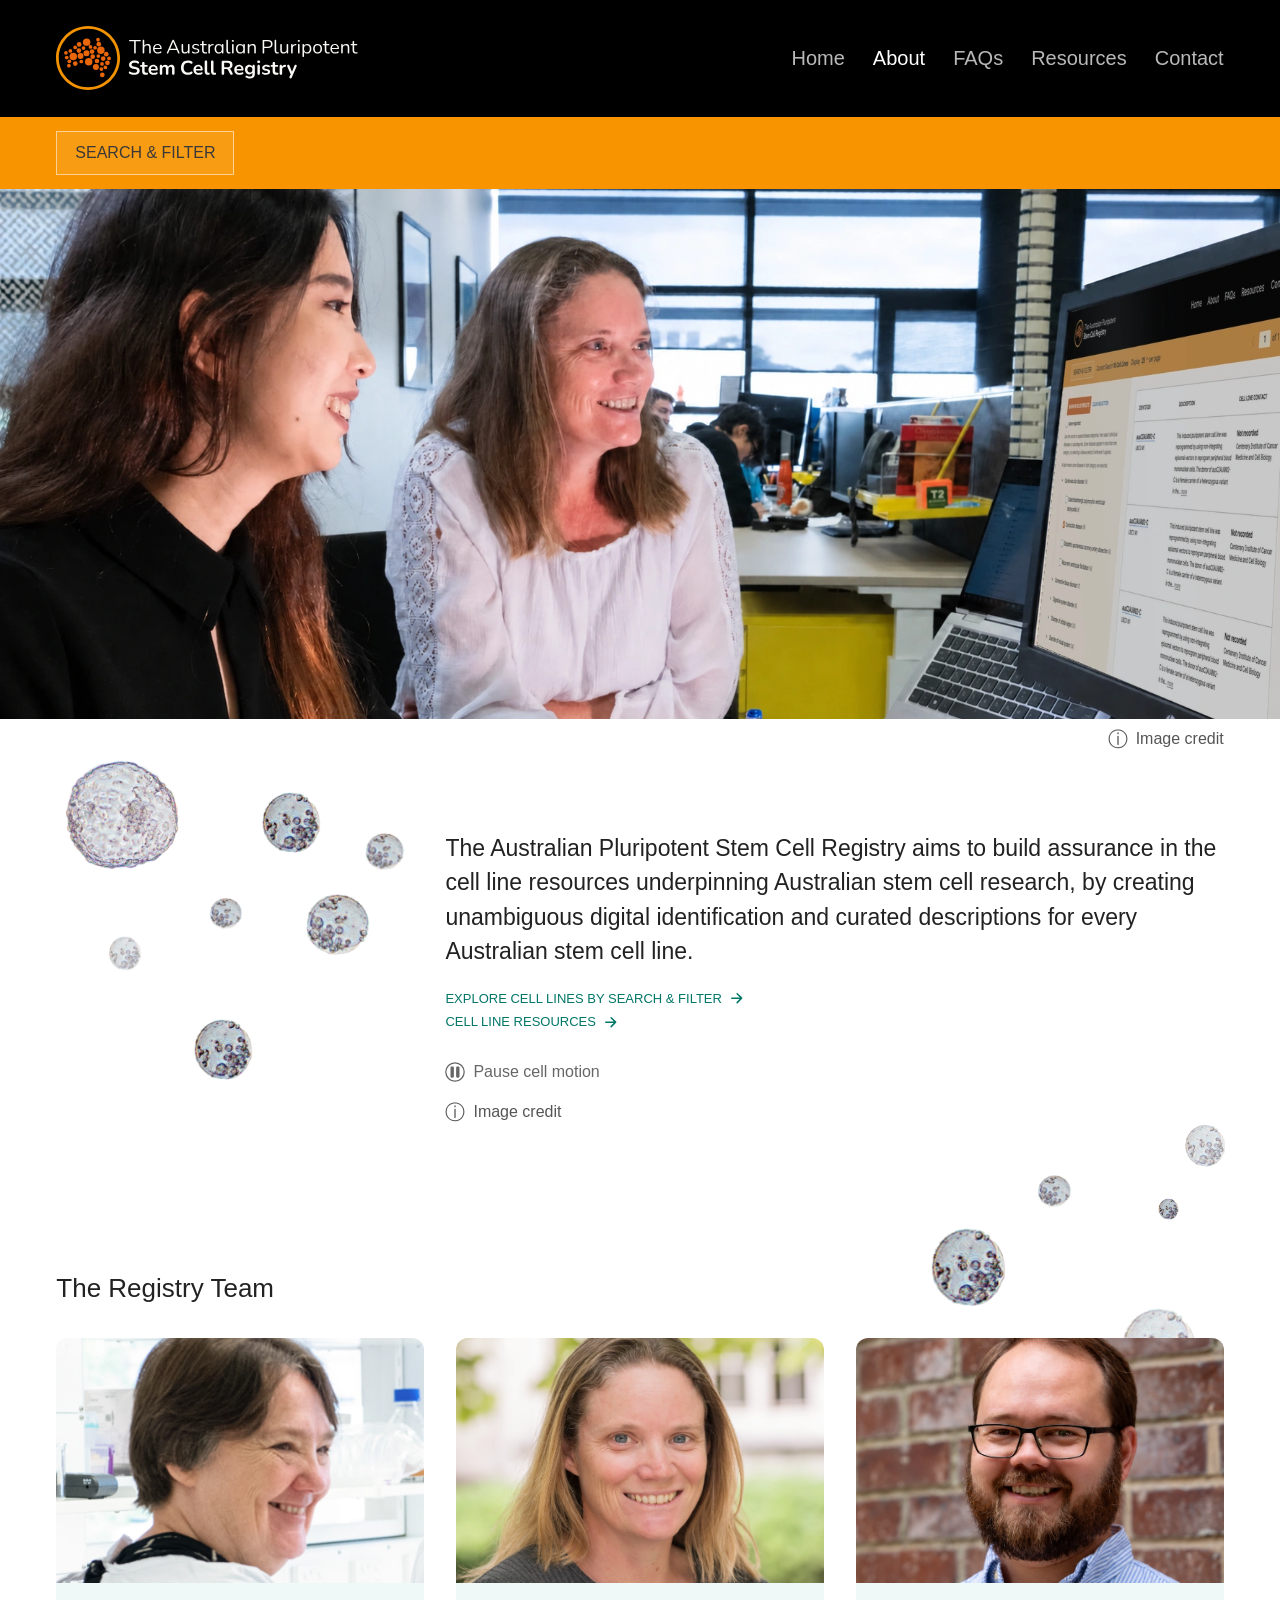
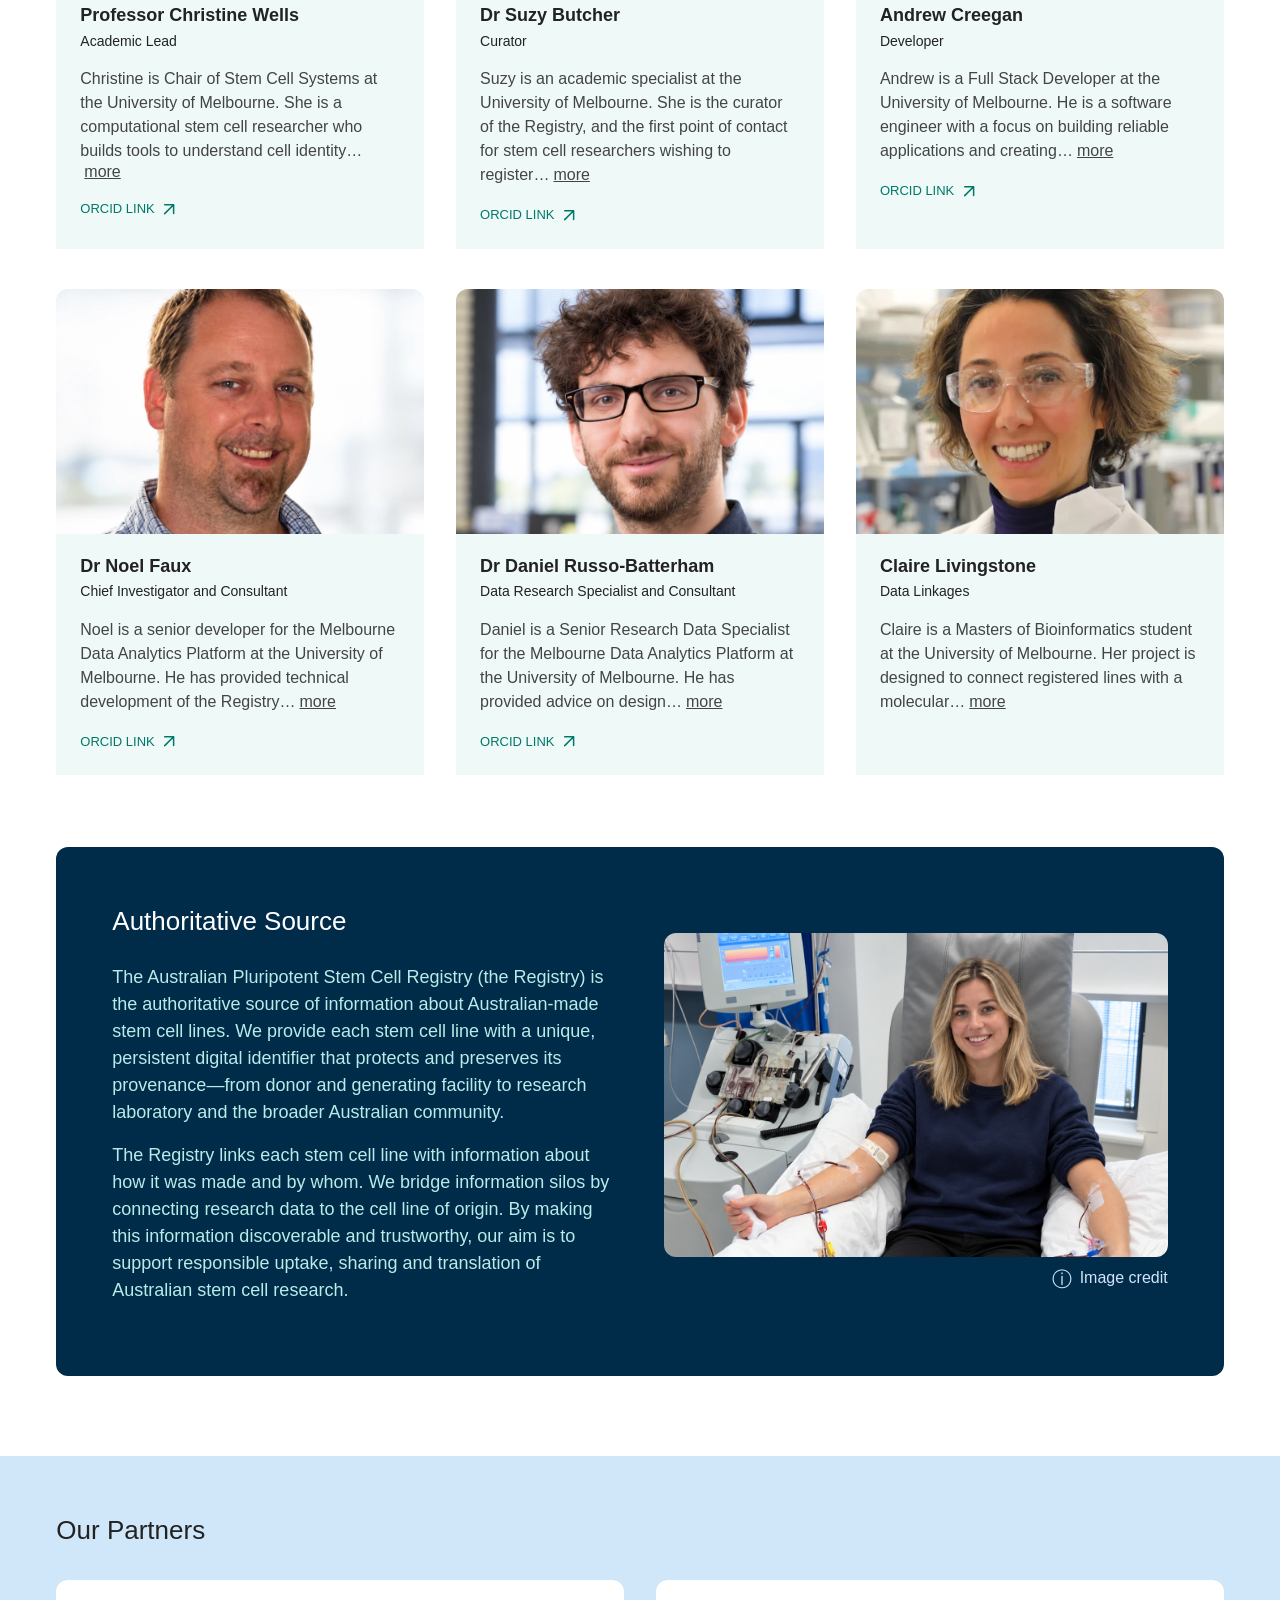
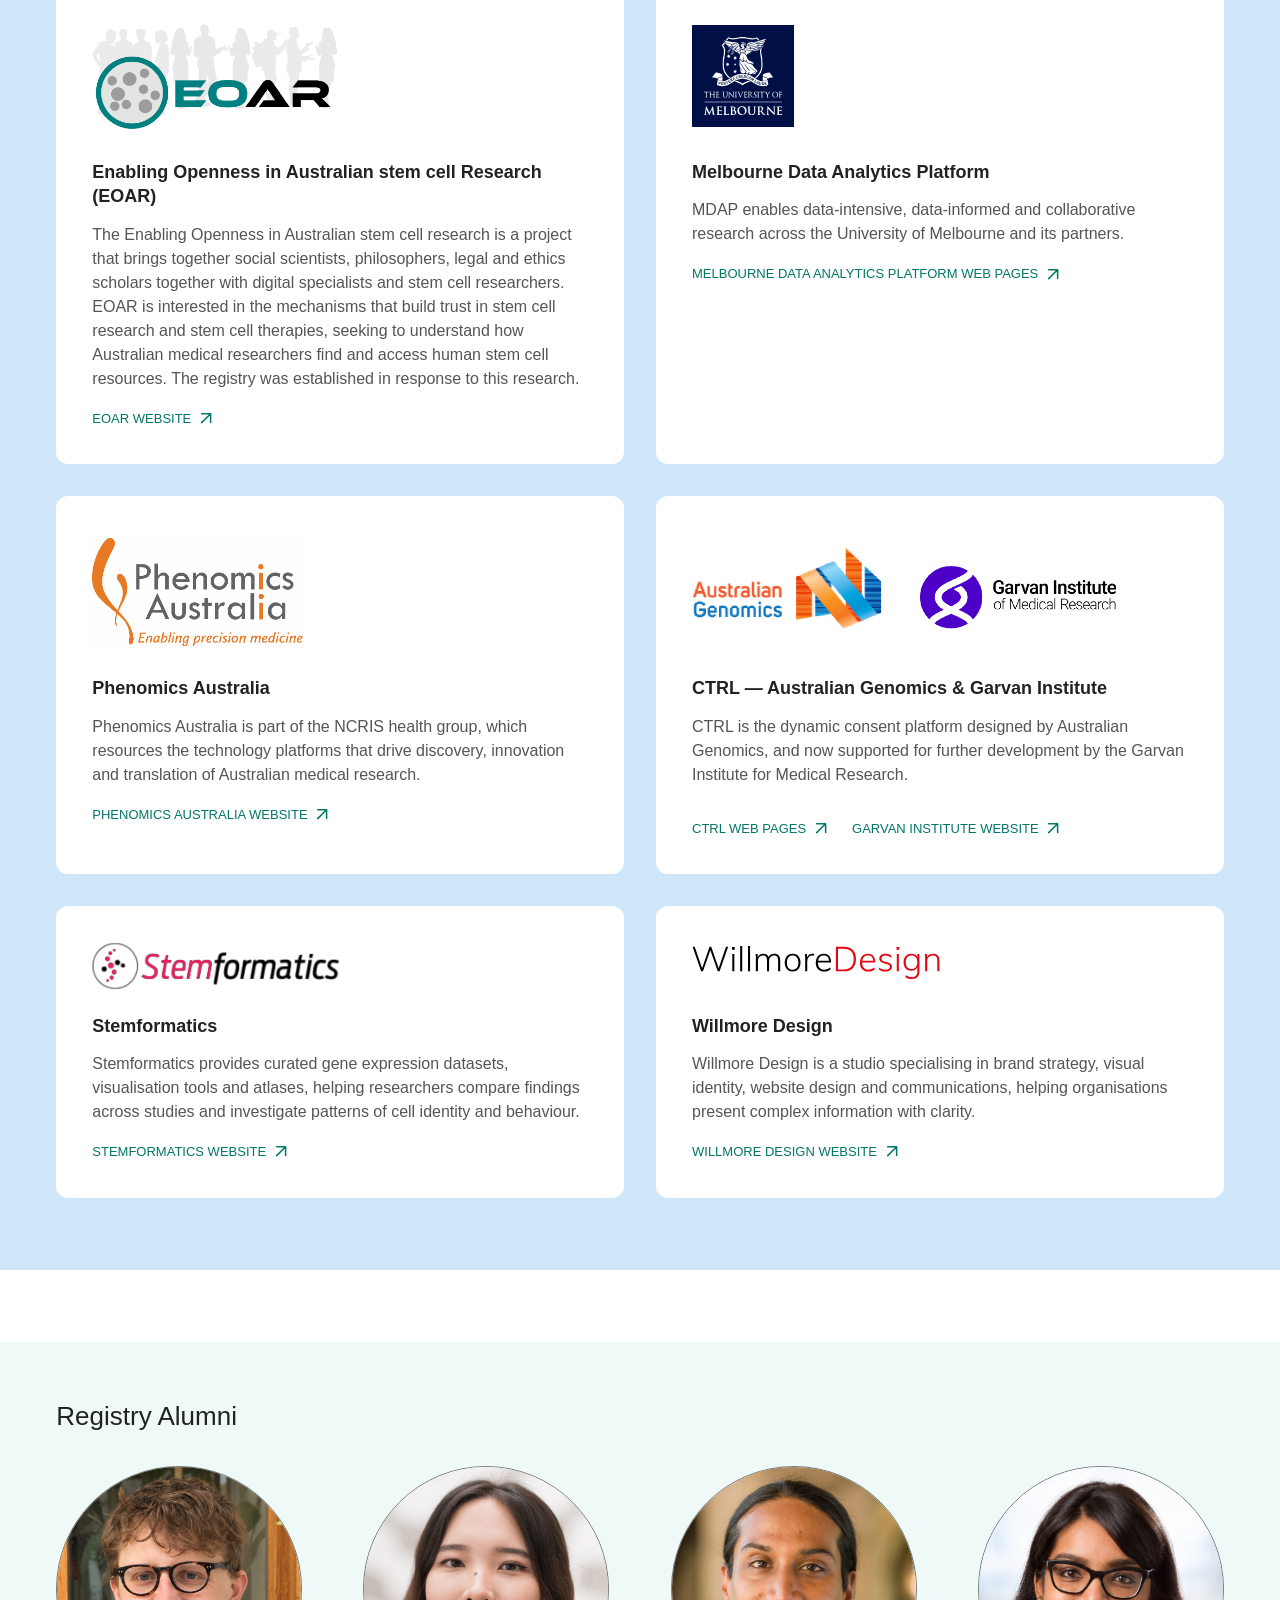
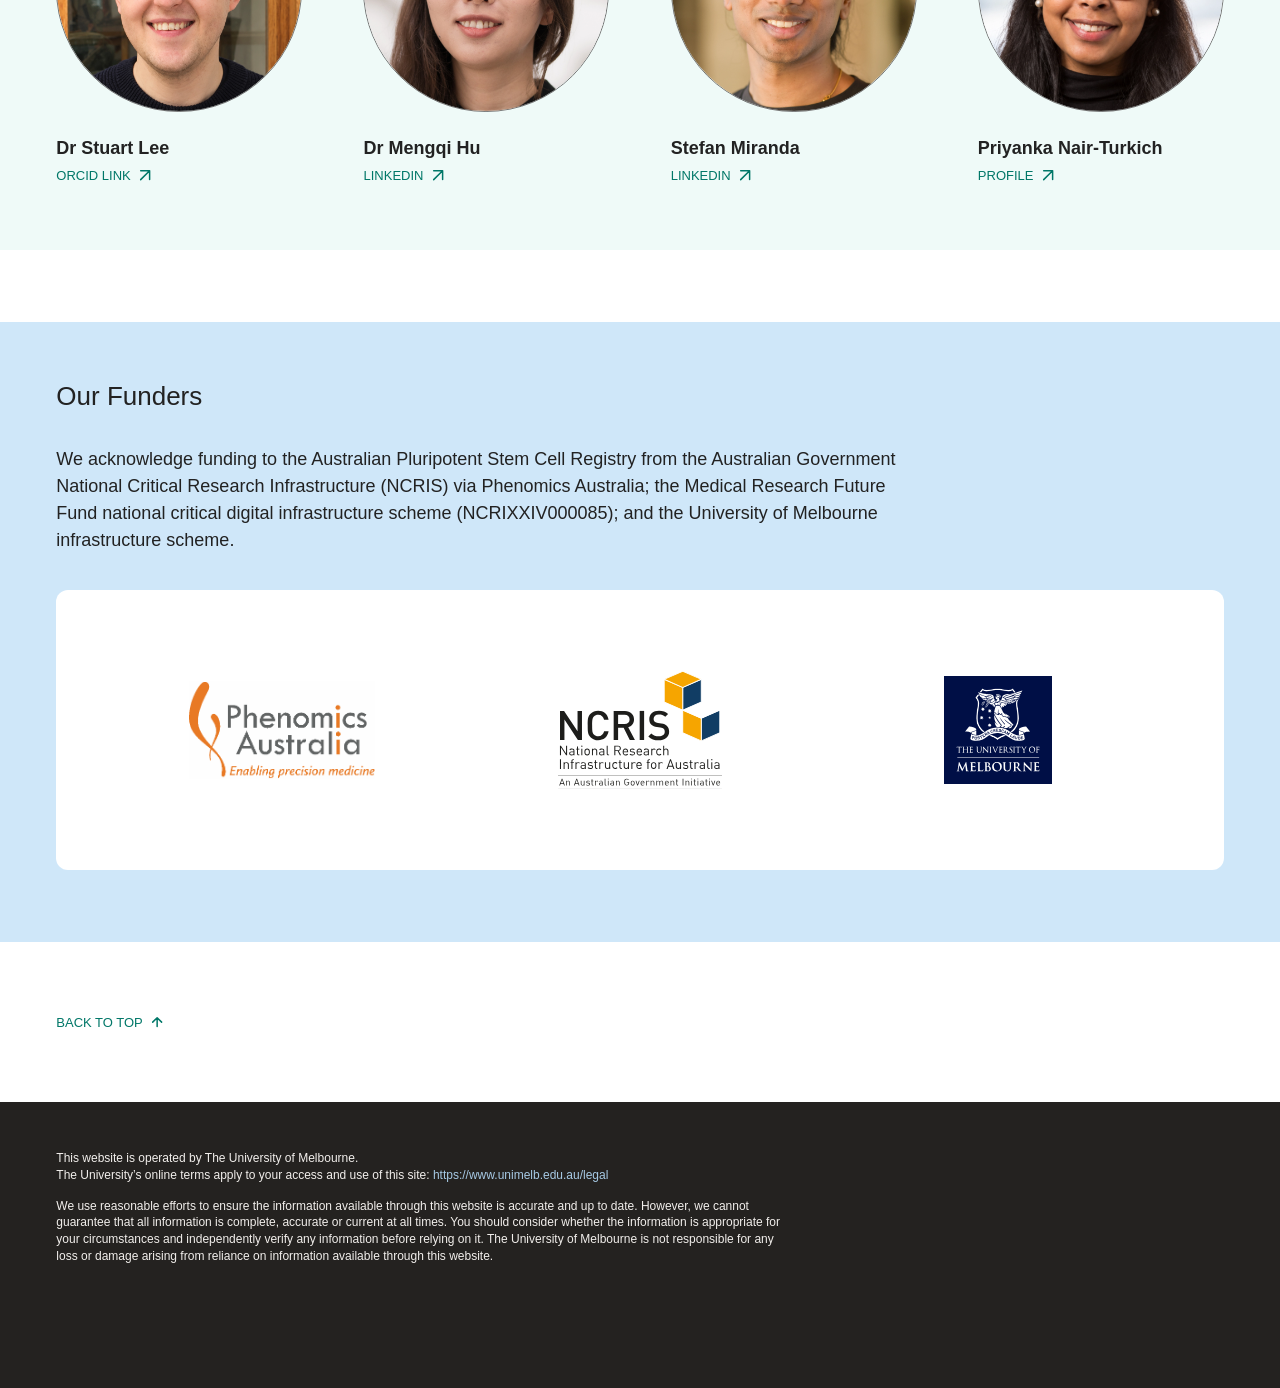
==== commit 4b365cd7: "arrow size" ====
--- a/about.html
+++ b/about.html
@@ -24,4 +24,4 @@
 
     </div>
 
-  </header><section class="listing-toolbar"><div class="toolbar-inner"><a class="filter-button" href="index.html?filter=open">SEARCH &amp; FILTER</a></div></section><figure class="about-banner"><picture><source media="(max-width:600px)" srcset="assets/about/about_banner_mobile_registry_v3.webp"><img src="assets/about/about_banner_desktop_registry_v3.webp" alt="Suzy and a colleague working together at a computer in the research office." fetchpriority="high"></picture><figcaption class="about-image-caption"><details class="about-image-credit"><summary>Image credit</summary><div class="about-credit-flag"><h2>Dr Mengqi Hu and Dr Suzy Butcher</h2><p>Menhqi's doctoral thesis revolved around the need for a national (Australian) stem cell registry. Her research involved... [Suzy &amp; Christine to provide details...]</p><p>Photography by Clickertie Portraita</p></div></details></figcaption></figure><main class="about-main"><h1 class="about-sr-only">About the Registry</h1><div class="about-intro-wrap"><div class="about-cells" aria-hidden="true"><img class="cell cell-1" src="assets/about/about-cells/about-cells-01.png?v=20261101" alt=""><img class="cell cell-2" src="assets/about/about-cells/about-cells-02.png?v=20261101" alt=""><img class="cell cell-3" src="assets/about/about-cells/about-cells-03.png?v=20261101" alt=""><img class="cell cell-4" src="assets/about/about-cells/about-cells-04.png?v=20261101" alt=""><img class="cell cell-5" src="assets/about/about-cells/about-cells-05.png?v=20261101" alt=""><img class="cell cell-7" src="assets/about/about-cells/about-cells-02.png?v=20261101" alt=""><img class="cell cell-8" src="assets/about/about-cells/about-cells-03.png?v=20261101" alt=""></div><div class="about-inner about-intro"><p>The Australian Pluripotent Stem Cell Registry aims to build assurance in the cell line resources underpinning Australian stem cell research, by creating unambiguous digital identification and curated descriptions for every Australian stem cell line.</p><nav aria-label="Related pages"><a href="index.html?filter=open" class="registry-link">Explore cell lines by search &amp; filter <svg class="registry-link-arrow" viewBox="0 0 16 16" aria-hidden="true" focusable="false"><path d="M2 8h11 M8 3l5 5-5 5"/></svg></a><a href="resources.html" class="registry-link">Cell line resources <svg class="registry-link-arrow" viewBox="0 0 16 16" aria-hidden="true" focusable="false"><path d="M2 8h11 M8 3l5 5-5 5"/></svg></a></nav><button class="cell-motion-toggle" type="button" aria-pressed="false"><svg class="motion-icon motion-icon-pause" viewBox="0 0 32 32" width="20" height="20" fill="currentColor" aria-hidden="true"><circle cx="16" cy="16" r="14.7" fill="none" stroke="currentColor" stroke-width="2"/><path transform="translate(1.6 1.6) scale(.9)" d="M12 6H10A2 2 0 008 8V24a2 2 0 002 2h2a2 2 0 002-2V8a2 2 0 00-2-2zM22 6H20a2 2 0 00-2 2V24a2 2 0 002 2h2a2 2 0 002-2V8a2 2 0 00-2-2z"/></svg><svg class="motion-icon motion-icon-play" viewBox="0 0 32 32" width="20" height="20" fill="currentColor" aria-hidden="true"><path fill="none" d="M11,23a1,1,0,0,1-1-1V10a1,1,0,0,1,1.4473-.8945l12,6a1,1,0,0,1,0,1.789l-12,6A1.001,1.001,0,0,1,11,23Z"/><path d="M16,2A14,14,0,1,0,30,16,14,14,0,0,0,16,2Zm7.4473,14.8945-12,6A1,1,0,0,1,10,22V10a1,1,0,0,1,1.4473-.8945l12,6a1,1,0,0,1,0,1.789Z"/></svg><span class="motion-label">Pause cell motion</span></button><details class="about-image-credit cell-image-credit"><summary>Image credit</summary><div class="about-credit-flag"><h2>Hatched blastocyst</h2><p>Coloured light micrograph of a hatched human blastocyst (right), 7 days after fertilisation. To the left is the zona pellucida, a glycoprotein shell that originally surrounded the unfertilised egg. The blastocyst is a hollow ball of cells with a fluid centre. The inner cell mass (dark grey) contains the cells that would form the embryo proper, the embryonic stem cells (ESCs). These cells will be harvested and grown in culture. Human ESCs are a potential source of cells to repair damaged tissue in diseases such as Parkinson&#x27;s and insulin-dependent diabetes. However, this research is controversial as it requires the destruction of an embryo.</p><p>Photography by PROFESSOR MIODRAG STOJKOVIC / SCIENCE PHOTO LIBRARY</p></div></details></div></div><section class="about-inner about-team" aria-labelledby="team-heading"><h2 id="team-heading">The Registry Team</h2><div class="team-grid"><article class="team-card"><a class="team-photo" href="https://orcid.org/0000-0003-3133-3628" target="_blank" rel="noopener noreferrer" aria-label="ORCID profile for Professor Christine Wells"><img src="assets/about/christine-wells.webp" alt="Professor Christine Wells"></a><div class="team-copy"><h3>Professor Christine Wells</h3><p class="team-role">Academic Lead</p><p class="team-bio" id="team-bio-0">Christine is Chair of Stem Cell Systems at the University of Melbourne. She is a computational stem cell researcher who builds tools to understand cell identity…</p><button class="bio-toggle" aria-expanded="false" aria-controls="team-bio-0" data-short="Christine is Chair of Stem Cell Systems at the University of Melbourne. She is a computational stem cell researcher who builds tools to understand cell identity…" data-full="Christine is Chair of Stem Cell Systems at the University of Melbourne. She is a computational stem cell researcher who builds tools to understand cell identity, quality and stem cell potential. Christine is Scientific Director of the Registry, and architect of the Stemformatics.org collaboration platform.">more</button><a class="about-site-link registry-link" href="https://orcid.org/0000-0003-3133-3628" aria-label="ORCID profile for Professor Christine Wells" target="_blank" rel="noopener noreferrer">ORCID LINK <svg class="registry-link-arrow" viewBox="0 0 16 16" aria-hidden="true" focusable="false"><path d="M3 3h10v10 M13 3 3 13"/></svg></a></div></article><article class="team-card"><a class="team-photo" href="https://orcid.org/0000-0003-0026-4922" target="_blank" rel="noopener noreferrer" aria-label="ORCID profile for Dr Suzy Butcher"><img src="assets/about/suzy-butcher.webp" alt="Dr Suzy Butcher"></a><div class="team-copy"><h3>Dr Suzy Butcher</h3><p class="team-role">Curator</p><p class="team-bio" id="team-bio-1">Suzy is an academic specialist at the University of Melbourne. She is the curator of the Registry, and the first point of contact for stem cell researchers wishing to register…</p><button class="bio-toggle" aria-expanded="false" aria-controls="team-bio-1" data-short="Suzy is an academic specialist at the University of Melbourne. She is the curator of the Registry, and the first point of contact for stem cell researchers wishing to register…" data-full="Suzy is an academic specialist at the University of Melbourne. She is the curator of the Registry, and the first point of contact for stem cell researchers wishing to register their lines. Suzy’s research training includes cell culture, microscopy, PCR and genomic techniques. Her PhD training was in bioinformatics. This gives her an understanding of the experimental systems needed for quality assurance in stem cell research.">more</button><a class="about-site-link registry-link" href="https://orcid.org/0000-0003-0026-4922" aria-label="ORCID profile for Dr Suzy Butcher" target="_blank" rel="noopener noreferrer">ORCID LINK <svg class="registry-link-arrow" viewBox="0 0 16 16" aria-hidden="true" focusable="false"><path d="M3 3h10v10 M13 3 3 13"/></svg></a></div></article><article class="team-card andrew-card"><div class="andrew-cells" aria-hidden="true"><img class="cell andrew-cell-1" src="assets/about/about-cells/about-cells-02.png?v=20261101" alt=""><img class="cell andrew-cell-2" src="assets/about/about-cells/about-cells-03.png?v=20261101" alt=""><img class="cell andrew-cell-3" src="assets/about/about-cells/about-cells-06.png?v=20261101" alt=""><img class="cell andrew-cell-4" src="assets/about/about-cells/about-cells-02.png?v=20261101" alt=""><img class="cell andrew-cell-5" src="assets/about/about-cells/about-cells-06.png?v=20261101" alt=""></div><a class="team-photo" href="https://orcid.org/0000-0002-6394-4979" target="_blank" rel="noopener noreferrer" aria-label="ORCID profile for Andrew Creegan"><img src="assets/about/andrew-creegan.webp" alt="Andrew Creegan"></a><div class="team-copy"><h3>Andrew Creegan</h3><p class="team-role">Developer</p><p class="team-bio" id="team-bio-2">Andrew is a Full Stack Developer at the University of Melbourne. He is a software engineer with a focus on building reliable applications and creating…</p><button class="bio-toggle" aria-expanded="false" aria-controls="team-bio-2" data-short="Andrew is a Full Stack Developer at the University of Melbourne. He is a software engineer with a focus on building reliable applications and creating…" data-full="Andrew is a Full Stack Developer at the University of Melbourne. He is a software engineer with a focus on building reliable applications and creating clear, usable digital tools for researchers.">more</button><a class="about-site-link registry-link" href="https://orcid.org/0000-0002-6394-4979" aria-label="ORCID profile for Andrew Creegan" target="_blank" rel="noopener noreferrer">ORCID LINK <svg class="registry-link-arrow" viewBox="0 0 16 16" aria-hidden="true" focusable="false"><path d="M3 3h10v10 M13 3 3 13"/></svg></a></div></article><article class="team-card"><a class="team-photo" href="https://orcid.org/0000-0003-4594-8818" target="_blank" rel="noopener noreferrer" aria-label="ORCID profile for Dr Noel Faux"><img src="assets/about/neil-faux.webp" alt="Dr Noel Faux"></a><div class="team-copy"><h3>Dr Noel Faux</h3><p class="team-role">Chief Investigator and Consultant</p><p class="team-bio" id="team-bio-3">Noel is a senior developer for the Melbourne Data Analytics Platform at the University of Melbourne. He has provided technical development of the Registry…</p><button class="bio-toggle" aria-expanded="false" aria-controls="team-bio-3" data-short="Noel is a senior developer for the Melbourne Data Analytics Platform at the University of Melbourne. He has provided technical development of the Registry…" data-full="Noel is a senior developer for the Melbourne Data Analytics Platform at the University of Melbourne. He has provided technical development of the registry prototype and remains a close collaborator on the project.">more</button><a class="about-site-link registry-link" href="https://orcid.org/0000-0003-4594-8818" aria-label="ORCID profile for Dr Noel Faux" target="_blank" rel="noopener noreferrer">ORCID LINK <svg class="registry-link-arrow" viewBox="0 0 16 16" aria-hidden="true" focusable="false"><path d="M3 3h10v10 M13 3 3 13"/></svg></a></div></article><article class="team-card"><a class="team-photo" href="https://orcid.org/0000-0001-7550-528X" target="_blank" rel="noopener noreferrer" aria-label="ORCID profile for Dr Daniel Russo-Batterham"><img src="assets/about/daniel-russo-batterham.webp" alt="Dr Daniel Russo-Batterham"></a><div class="team-copy"><h3>Dr Daniel Russo-Batterham</h3><p class="team-role">Data Research Specialist and Consultant</p><p class="team-bio" id="team-bio-4">Daniel is a Senior Research Data Specialist for the Melbourne Data Analytics Platform at the University of Melbourne. He has provided advice on design…</p><button class="bio-toggle" aria-expanded="false" aria-controls="team-bio-4" data-short="Daniel is a Senior Research Data Specialist for the Melbourne Data Analytics Platform at the University of Melbourne. He has provided advice on design…" data-full="Daniel is a Senior Research Data Specialist for the Melbourne Data Analytics Platform at the University of Melbourne. He has provided advice on design of the database and user experience for the Registry.">more</button><a class="about-site-link registry-link" href="https://orcid.org/0000-0001-7550-528X" aria-label="ORCID profile for Dr Daniel Russo-Batterham" target="_blank" rel="noopener noreferrer">ORCID LINK <svg class="registry-link-arrow" viewBox="0 0 16 16" aria-hidden="true" focusable="false"><path d="M3 3h10v10 M13 3 3 13"/></svg></a></div></article><article class="team-card"><div class="team-photo"><img src="assets/about/claire-livingstone.webp" alt="Claire Livingstone"></div><div class="team-copy"><h3>Claire Livingstone</h3><p class="team-role">Data Linkages</p><p class="team-bio" id="team-bio-5">Claire is a Masters of Bioinformatics student at the University of Melbourne. Her project is designed to connect registered lines with a molecular…</p><button class="bio-toggle" aria-expanded="false" aria-controls="team-bio-5" data-short="Claire is a Masters of Bioinformatics student at the University of Melbourne. Her project is designed to connect registered lines with a molecular…" data-full="Claire is a Masters of Bioinformatics student at the University of Melbourne. Her project is designed to connect registered lines with a molecular atlas to explore the quality and behaviour of Australian pluripotent stem cells.">more</button></div></article></div></section><section class="about-inner"><div class="about-authority"><div><h2>Authoritative Source</h2><p>The Australian Pluripotent Stem Cell Registry (the Registry) is the authoritative source of information about Australian-made stem cell lines. We provide each stem cell line with a unique, persistent digital identifier that protects and preserves its provenance—from donor and generating facility to research laboratory and the broader Australian community.</p><p>The Registry links each stem cell line with information about how it was made and by whom. We bridge information silos by connecting research data to the cell line of origin. By making this information discoverable and trustworthy, our aim is to support responsible uptake, sharing and translation of Australian stem cell research.</p></div><figure class="authority-image"><img src="assets/about/patient-clinical-scene.png" alt="Illustrative AI-generated scene of an adult donor seated beside a cell collection machine."><figcaption><details class="about-image-credit authority-image-credit"><summary>Image credit</summary><div class="about-credit-flag"><h2>Annabelle Mass Starkis</h2><p>Annabelle is a fictional patient receiving hospital care for an inherited blood disorder. Her treatment includes regular monitoring, transfusions, and discussions about future therapies. She is pictured during a routine appointment, supported by her clinical team while researchers investigate how stem cell models might improve understanding of conditions like hers.</p><p>Photography by Clickertie Portraita</p></div></details></figcaption></figure></div></section><section class="about-partners"><div class="about-inner"><h2>Our Partners</h2><div class="partner-grid"><article class="partner-card"><div class="partner-logo"><a href="https://www.eoar.com.au" target="_blank" rel="noopener noreferrer" aria-label="EOAR website"><img src="assets/about/eoar_eoar.png" alt="Enabling Openness in Australian stem cell Research (EOAR)"></a></div><h3>Enabling Openness in Australian stem cell Research (EOAR)</h3><p>The Enabling Openness in Australian stem cell research is a project that brings together social scientists, philosophers, legal and ethics scholars together with digital specialists and stem cell researchers. EOAR is interested in the mechanisms that build trust in stem cell research and stem cell therapies, seeking to understand how Australian medical researchers find and access human stem cell resources. The registry was established in response to this research.</p><a class="about-site-link registry-link" href="https://www.eoar.com.au" target="_blank" rel="noopener noreferrer">EOAR WEBSITE <svg class="registry-link-arrow" viewBox="0 0 16 16" aria-hidden="true" focusable="false"><path d="M3 3h10v10 M13 3 3 13"/></svg></a></article><article class="partner-card"><div class="partner-logo"><a href="https://www.unimelb.edu.au/mdap" target="_blank" rel="noopener noreferrer" aria-label="Melbourne Data Analytics Platform"><img src="assets/resources/uni-melb-logo.svg" alt="Melbourne Data Analytics Platform"></a></div><h3>Melbourne Data Analytics Platform</h3><p>MDAP enables data-intensive, data-informed and collaborative research across the University of Melbourne and its partners.</p><a class="about-site-link registry-link" href="https://www.unimelb.edu.au/mdap" target="_blank" rel="noopener noreferrer">MELBOURNE DATA ANALYTICS PLATFORM WEB PAGES <svg class="registry-link-arrow" viewBox="0 0 16 16" aria-hidden="true" focusable="false"><path d="M3 3h10v10 M13 3 3 13"/></svg></a></article><article class="partner-card"><div class="partner-logo"><a href="https://phenomicsaustralia.org.au" target="_blank" rel="noopener noreferrer" aria-label="Phenomics Australia"><img src="assets/about/phenomics-australia.png" alt="Phenomics Australia"></a></div><h3>Phenomics Australia</h3><p>Phenomics Australia is part of the NCRIS health group, which resources the technology platforms that drive discovery, innovation and translation of Australian medical research.</p><a class="about-site-link registry-link" href="https://phenomicsaustralia.org.au" target="_blank" rel="noopener noreferrer">PHENOMICS AUSTRALIA WEBSITE <svg class="registry-link-arrow" viewBox="0 0 16 16" aria-hidden="true" focusable="false"><path d="M3 3h10v10 M13 3 3 13"/></svg></a></article><article class="partner-card"><div class="partner-logo partner-logo-split"><img src="assets/about/AustGenomics-Garavan_austgenomics-garvaninstitute.png" alt="Australian Genomics and Garvan Institute of Medical Research"><a class="genomics-logo-link" href="https://www.australiangenomics.org.au/" target="_blank" rel="noopener noreferrer" aria-label="Australian Genomics website"></a><a class="garvan-logo-link" href="https://www.garvan.org.au/" target="_blank" rel="noopener noreferrer" aria-label="Garvan Institute website"></a></div><h3>CTRL — Australian Genomics &amp; Garvan Institute</h3><p>CTRL is the dynamic consent platform designed by Australian Genomics, and now supported for further development by the Garvan Institute for Medical Research.</p><div class="partner-site-links"><a class="about-site-link registry-link" href="https://www.australiangenomics.org.au/tools-and-resources/dynamic-consent-and-ctrl/" target="_blank" rel="noopener noreferrer">CTRL WEB PAGES <svg class="registry-link-arrow" viewBox="0 0 16 16" aria-hidden="true" focusable="false"><path d="M3 3h10v10 M13 3 3 13"/></svg></a><a class="about-site-link registry-link" href="https://www.garvan.org.au/" target="_blank" rel="noopener noreferrer">GARVAN INSTITUTE WEBSITE <svg class="registry-link-arrow" viewBox="0 0 16 16" aria-hidden="true" focusable="false"><path d="M3 3h10v10 M13 3 3 13"/></svg></a></div></article><article class="partner-card"><div class="partner-logo partner-logo-half"><a href="https://www.stemformatics.org/" target="_blank" rel="noopener noreferrer" aria-label="Stemformatics website"><img src="assets/about/stemformatics-logo.png" alt="Stemformatics" loading="lazy"></a></div><h3>Stemformatics</h3><p>Stemformatics provides curated gene expression datasets, visualisation tools and atlases, helping researchers compare findings across studies and investigate patterns of cell identity and behaviour.</p><a class="about-site-link registry-link" href="https://www.stemformatics.org/" target="_blank" rel="noopener noreferrer">STEMFORMATICS WEBSITE <svg class="registry-link-arrow" viewBox="0 0 16 16" aria-hidden="true" focusable="false"><path d="M3 3h10v10 M13 3 3 13"/></svg></a></article><article class="partner-card"><div class="partner-logo partner-logo-half"><a href="https://www.willmoredesign.com.au/" target="_blank" rel="noopener noreferrer" aria-label="Willmore Design website"><img src="assets/about/willmore-design-logo.svg" alt="Willmore Design" loading="lazy"></a></div><h3>Willmore Design</h3><p>Willmore Design is a studio specialising in brand strategy, visual identity, website design and communications, helping organisations present complex information with clarity.</p><a class="about-site-link registry-link" href="https://www.willmoredesign.com.au/" target="_blank" rel="noopener noreferrer">WILLMORE DESIGN WEBSITE <svg class="registry-link-arrow" viewBox="0 0 16 16" aria-hidden="true" focusable="false"><path d="M3 3h10v10 M13 3 3 13"/></svg></a></article></div></div></section><section class="about-alumni"><div class="about-inner"><h2>Registry Alumni</h2><div class="alumni-grid"><article class="alumni-card"><img src="assets/about/Alumni_stuart-lee.webp" alt="Dr Stuart Lee"><h3>Dr Stuart Lee</h3><a class="about-site-link" href="https://orcid.org/0000-0003-1179-8436" target="_blank" rel="noopener noreferrer">ORCID LINK ↗</a></article><article class="alumni-card"><img src="assets/about/Alumni_mengqui-hu.webp" alt="Dr Mengqi Hu"><h3>Dr Mengqi Hu</h3><a class="about-site-link" href="https://www.linkedin.com/in/mengqi-hu-phd-2a48b1208/" target="_blank" rel="noopener noreferrer">LINKEDIN ↗</a></article><article class="alumni-card"><img src="assets/about/Alumni_stephan-miranda.webp" alt="Stefan Miranda"><h3>Stefan Miranda</h3><a class="about-site-link" href="https://www.linkedin.com/in/stefan-miranda-774929246/" target="_blank" rel="noopener noreferrer">LINKEDIN ↗</a></article><article class="alumni-card"><img src="assets/about/Alumni_priyanka-nair-turkich.webp" alt="Priyanka Nair-Turkich"><h3>Priyanka Nair-Turkich</h3><a class="about-site-link" href="https://findanexpert.unimelb.edu.au/profile/783636-priyanka-nair-turkich" target="_blank" rel="noopener noreferrer">PROFILE ↗</a></article></div></div></section><section class="about-funders"><div class="about-inner"><h2>Our Funders</h2><p>We acknowledge funding to the Australian Pluripotent Stem Cell Registry from the Australian Government National Critical Research Infrastructure (NCRIS) via Phenomics Australia; the Medical Research Future Fund national critical digital infrastructure scheme (NCRIXXIV000085); and the University of Melbourne infrastructure scheme.</p><div class="funders-logos"><a href="https://phenomicsaustralia.org.au" aria-label="Phenomics Australia" target="_blank" rel="noopener noreferrer"><img src="assets/about/phenomics-australia.png" alt="Phenomics Australia"></a><a class="funder-ncris" href="https://www.education.gov.au/ncris" target="_blank" rel="noopener noreferrer" aria-label="NCRIS home page"><img src="assets/about/NCRIS.svg" alt="NCRIS"></a><a class="funder-unimelb" href="https://www.unimelb.edu.au/" target="_blank" rel="noopener noreferrer" aria-label="University of Melbourne home page"><img src="assets/resources/uni-melb-logo.svg" alt="The University of Melbourne"></a></div></div></section></main><div class="page-back-top"><a href="#" class="registry-link">Back to top <svg class="registry-link-arrow" viewBox="0 0 16 16" aria-hidden="true" focusable="false"><path d="M3 8l5-5 5 5 M8 3v10"/></svg></a></div><footer class="site-footer"><div class="footer-inner"><div class="footer-copy"><p>This website is operated by The University of Melbourne.<br>The University’s online terms apply to your access and use of this site: <a href="https://www.unimelb.edu.au/legal" target="_blank" rel="noopener noreferrer">https://www.unimelb.edu.au/legal</a></p><p>We use reasonable efforts to ensure the information available through this website is accurate and up to date. However, we cannot guarantee that all information is complete, accurate or current at all times. You should consider whether the information is appropriate for your circumstances and independently verify any information before relying on it. The University of Melbourne is not responsible for any loss or damage arising from reliance on information available through this website.</p></div></div></footer><script src="js/site-navigation.js?v=desktop-click-fix"></script><script src="js/about.js"></script></body></html>+  </header><section class="listing-toolbar"><div class="toolbar-inner"><a class="filter-button" href="index.html?filter=open">SEARCH &amp; FILTER</a></div></section><figure class="about-banner"><picture><source media="(max-width:600px)" srcset="assets/about/about_banner_mobile_registry_v3.webp"><img src="assets/about/about_banner_desktop_registry_v3.webp" alt="Suzy and a colleague working together at a computer in the research office." fetchpriority="high"></picture><figcaption class="about-image-caption"><details class="about-image-credit"><summary>Image credit</summary><div class="about-credit-flag"><h2>Dr Mengqi Hu and Dr Suzy Butcher</h2><p>Menhqi's doctoral thesis revolved around the need for a national (Australian) stem cell registry. Her research involved... [Suzy &amp; Christine to provide details...]</p><p>Photography by Clickertie Portraita</p></div></details></figcaption></figure><main class="about-main"><h1 class="about-sr-only">About the Registry</h1><div class="about-intro-wrap"><div class="about-cells" aria-hidden="true"><img class="cell cell-1" src="assets/about/about-cells/about-cells-01.png?v=20261101" alt=""><img class="cell cell-2" src="assets/about/about-cells/about-cells-02.png?v=20261101" alt=""><img class="cell cell-3" src="assets/about/about-cells/about-cells-03.png?v=20261101" alt=""><img class="cell cell-4" src="assets/about/about-cells/about-cells-04.png?v=20261101" alt=""><img class="cell cell-5" src="assets/about/about-cells/about-cells-05.png?v=20261101" alt=""><img class="cell cell-7" src="assets/about/about-cells/about-cells-02.png?v=20261101" alt=""><img class="cell cell-8" src="assets/about/about-cells/about-cells-03.png?v=20261101" alt=""></div><div class="about-inner about-intro"><p>The Australian Pluripotent Stem Cell Registry aims to build assurance in the cell line resources underpinning Australian stem cell research, by creating unambiguous digital identification and curated descriptions for every Australian stem cell line.</p><nav aria-label="Related pages"><a href="index.html?filter=open" class="registry-link">Explore cell lines by search &amp; filter <svg class="registry-link-arrow" viewBox="0 0 16 16" aria-hidden="true" focusable="false"><path d="M2 8h11 M8 3l5 5-5 5"/></svg></a><a href="resources.html" class="registry-link">Cell line resources <svg class="registry-link-arrow" viewBox="0 0 16 16" aria-hidden="true" focusable="false"><path d="M2 8h11 M8 3l5 5-5 5"/></svg></a></nav><button class="cell-motion-toggle" type="button" aria-pressed="false"><svg class="motion-icon motion-icon-pause" viewBox="0 0 32 32" width="20" height="20" fill="currentColor" aria-hidden="true"><circle cx="16" cy="16" r="14.7" fill="none" stroke="currentColor" stroke-width="2"/><path transform="translate(1.6 1.6) scale(.9)" d="M12 6H10A2 2 0 008 8V24a2 2 0 002 2h2a2 2 0 002-2V8a2 2 0 00-2-2zM22 6H20a2 2 0 00-2 2V24a2 2 0 002 2h2a2 2 0 002-2V8a2 2 0 00-2-2z"/></svg><svg class="motion-icon motion-icon-play" viewBox="0 0 32 32" width="20" height="20" fill="currentColor" aria-hidden="true"><path fill="none" d="M11,23a1,1,0,0,1-1-1V10a1,1,0,0,1,1.4473-.8945l12,6a1,1,0,0,1,0,1.789l-12,6A1.001,1.001,0,0,1,11,23Z"/><path d="M16,2A14,14,0,1,0,30,16,14,14,0,0,0,16,2Zm7.4473,14.8945-12,6A1,1,0,0,1,10,22V10a1,1,0,0,1,1.4473-.8945l12,6a1,1,0,0,1,0,1.789Z"/></svg><span class="motion-label">Pause cell motion</span></button><details class="about-image-credit cell-image-credit"><summary>Image credit</summary><div class="about-credit-flag"><h2>Hatched blastocyst</h2><p>Coloured light micrograph of a hatched human blastocyst (right), 7 days after fertilisation. To the left is the zona pellucida, a glycoprotein shell that originally surrounded the unfertilised egg. The blastocyst is a hollow ball of cells with a fluid centre. The inner cell mass (dark grey) contains the cells that would form the embryo proper, the embryonic stem cells (ESCs). These cells will be harvested and grown in culture. Human ESCs are a potential source of cells to repair damaged tissue in diseases such as Parkinson&#x27;s and insulin-dependent diabetes. However, this research is controversial as it requires the destruction of an embryo.</p><p>Photography by PROFESSOR MIODRAG STOJKOVIC / SCIENCE PHOTO LIBRARY</p></div></details></div></div><section class="about-inner about-team" aria-labelledby="team-heading"><h2 id="team-heading">The Registry Team</h2><div class="team-grid"><article class="team-card"><a class="team-photo" href="https://orcid.org/0000-0003-3133-3628" target="_blank" rel="noopener noreferrer" aria-label="ORCID profile for Professor Christine Wells"><img src="assets/about/christine-wells.webp" alt="Professor Christine Wells"></a><div class="team-copy"><h3>Professor Christine Wells</h3><p class="team-role">Academic Lead</p><p class="team-bio" id="team-bio-0">Christine is Chair of Stem Cell Systems at the University of Melbourne. She is a computational stem cell researcher who builds tools to understand cell identity…</p><button class="bio-toggle" aria-expanded="false" aria-controls="team-bio-0" data-short="Christine is Chair of Stem Cell Systems at the University of Melbourne. She is a computational stem cell researcher who builds tools to understand cell identity…" data-full="Christine is Chair of Stem Cell Systems at the University of Melbourne. She is a computational stem cell researcher who builds tools to understand cell identity, quality and stem cell potential. Christine is Scientific Director of the Registry, and architect of the Stemformatics.org collaboration platform.">more</button><a class="about-site-link registry-link" href="https://orcid.org/0000-0003-3133-3628" aria-label="ORCID profile for Professor Christine Wells" target="_blank" rel="noopener noreferrer">ORCID LINK <svg class="registry-link-arrow" viewBox="0 0 16 16" aria-hidden="true" focusable="false"><path d="M3 3h10v10 M13 3 3 13"/></svg></a></div></article><article class="team-card"><a class="team-photo" href="https://orcid.org/0000-0003-0026-4922" target="_blank" rel="noopener noreferrer" aria-label="ORCID profile for Dr Suzy Butcher"><img src="assets/about/suzy-butcher.webp" alt="Dr Suzy Butcher"></a><div class="team-copy"><h3>Dr Suzy Butcher</h3><p class="team-role">Curator</p><p class="team-bio" id="team-bio-1">Suzy is an academic specialist at the University of Melbourne. She is the curator of the Registry, and the first point of contact for stem cell researchers wishing to register…</p><button class="bio-toggle" aria-expanded="false" aria-controls="team-bio-1" data-short="Suzy is an academic specialist at the University of Melbourne. She is the curator of the Registry, and the first point of contact for stem cell researchers wishing to register…" data-full="Suzy is an academic specialist at the University of Melbourne. She is the curator of the Registry, and the first point of contact for stem cell researchers wishing to register their lines. Suzy’s research training includes cell culture, microscopy, PCR and genomic techniques. Her PhD training was in bioinformatics. This gives her an understanding of the experimental systems needed for quality assurance in stem cell research.">more</button><a class="about-site-link registry-link" href="https://orcid.org/0000-0003-0026-4922" aria-label="ORCID profile for Dr Suzy Butcher" target="_blank" rel="noopener noreferrer">ORCID LINK <svg class="registry-link-arrow" viewBox="0 0 16 16" aria-hidden="true" focusable="false"><path d="M3 3h10v10 M13 3 3 13"/></svg></a></div></article><article class="team-card andrew-card"><div class="andrew-cells" aria-hidden="true"><img class="cell andrew-cell-1" src="assets/about/about-cells/about-cells-02.png?v=20261101" alt=""><img class="cell andrew-cell-2" src="assets/about/about-cells/about-cells-03.png?v=20261101" alt=""><img class="cell andrew-cell-3" src="assets/about/about-cells/about-cells-06.png?v=20261101" alt=""><img class="cell andrew-cell-4" src="assets/about/about-cells/about-cells-02.png?v=20261101" alt=""><img class="cell andrew-cell-5" src="assets/about/about-cells/about-cells-06.png?v=20261101" alt=""></div><a class="team-photo" href="https://orcid.org/0000-0002-6394-4979" target="_blank" rel="noopener noreferrer" aria-label="ORCID profile for Andrew Creegan"><img src="assets/about/andrew-creegan.webp" alt="Andrew Creegan"></a><div class="team-copy"><h3>Andrew Creegan</h3><p class="team-role">Developer</p><p class="team-bio" id="team-bio-2">Andrew is a Full Stack Developer at the University of Melbourne. He is a software engineer with a focus on building reliable applications and creating…</p><button class="bio-toggle" aria-expanded="false" aria-controls="team-bio-2" data-short="Andrew is a Full Stack Developer at the University of Melbourne. He is a software engineer with a focus on building reliable applications and creating…" data-full="Andrew is a Full Stack Developer at the University of Melbourne. He is a software engineer with a focus on building reliable applications and creating clear, usable digital tools for researchers.">more</button><a class="about-site-link registry-link" href="https://orcid.org/0000-0002-6394-4979" aria-label="ORCID profile for Andrew Creegan" target="_blank" rel="noopener noreferrer">ORCID LINK <svg class="registry-link-arrow" viewBox="0 0 16 16" aria-hidden="true" focusable="false"><path d="M3 3h10v10 M13 3 3 13"/></svg></a></div></article><article class="team-card"><a class="team-photo" href="https://orcid.org/0000-0003-4594-8818" target="_blank" rel="noopener noreferrer" aria-label="ORCID profile for Dr Noel Faux"><img src="assets/about/neil-faux.webp" alt="Dr Noel Faux"></a><div class="team-copy"><h3>Dr Noel Faux</h3><p class="team-role">Chief Investigator and Consultant</p><p class="team-bio" id="team-bio-3">Noel is a senior developer for the Melbourne Data Analytics Platform at the University of Melbourne. He has provided technical development of the Registry…</p><button class="bio-toggle" aria-expanded="false" aria-controls="team-bio-3" data-short="Noel is a senior developer for the Melbourne Data Analytics Platform at the University of Melbourne. He has provided technical development of the Registry…" data-full="Noel is a senior developer for the Melbourne Data Analytics Platform at the University of Melbourne. He has provided technical development of the registry prototype and remains a close collaborator on the project.">more</button><a class="about-site-link registry-link" href="https://orcid.org/0000-0003-4594-8818" aria-label="ORCID profile for Dr Noel Faux" target="_blank" rel="noopener noreferrer">ORCID LINK <svg class="registry-link-arrow" viewBox="0 0 16 16" aria-hidden="true" focusable="false"><path d="M3 3h10v10 M13 3 3 13"/></svg></a></div></article><article class="team-card"><a class="team-photo" href="https://orcid.org/0000-0001-7550-528X" target="_blank" rel="noopener noreferrer" aria-label="ORCID profile for Dr Daniel Russo-Batterham"><img src="assets/about/daniel-russo-batterham.webp" alt="Dr Daniel Russo-Batterham"></a><div class="team-copy"><h3>Dr Daniel Russo-Batterham</h3><p class="team-role">Data Research Specialist and Consultant</p><p class="team-bio" id="team-bio-4">Daniel is a Senior Research Data Specialist for the Melbourne Data Analytics Platform at the University of Melbourne. He has provided advice on design…</p><button class="bio-toggle" aria-expanded="false" aria-controls="team-bio-4" data-short="Daniel is a Senior Research Data Specialist for the Melbourne Data Analytics Platform at the University of Melbourne. He has provided advice on design…" data-full="Daniel is a Senior Research Data Specialist for the Melbourne Data Analytics Platform at the University of Melbourne. He has provided advice on design of the database and user experience for the Registry.">more</button><a class="about-site-link registry-link" href="https://orcid.org/0000-0001-7550-528X" aria-label="ORCID profile for Dr Daniel Russo-Batterham" target="_blank" rel="noopener noreferrer">ORCID LINK <svg class="registry-link-arrow" viewBox="0 0 16 16" aria-hidden="true" focusable="false"><path d="M3 3h10v10 M13 3 3 13"/></svg></a></div></article><article class="team-card"><div class="team-photo"><img src="assets/about/claire-livingstone.webp" alt="Claire Livingstone"></div><div class="team-copy"><h3>Claire Livingstone</h3><p class="team-role">Data Linkages</p><p class="team-bio" id="team-bio-5">Claire is a Masters of Bioinformatics student at the University of Melbourne. Her project is designed to connect registered lines with a molecular…</p><button class="bio-toggle" aria-expanded="false" aria-controls="team-bio-5" data-short="Claire is a Masters of Bioinformatics student at the University of Melbourne. Her project is designed to connect registered lines with a molecular…" data-full="Claire is a Masters of Bioinformatics student at the University of Melbourne. Her project is designed to connect registered lines with a molecular atlas to explore the quality and behaviour of Australian pluripotent stem cells.">more</button></div></article></div></section><section class="about-inner"><div class="about-authority"><div><h2>Authoritative Source</h2><p>The Australian Pluripotent Stem Cell Registry (the Registry) is the authoritative source of information about Australian-made stem cell lines. We provide each stem cell line with a unique, persistent digital identifier that protects and preserves its provenance—from donor and generating facility to research laboratory and the broader Australian community.</p><p>The Registry links each stem cell line with information about how it was made and by whom. We bridge information silos by connecting research data to the cell line of origin. By making this information discoverable and trustworthy, our aim is to support responsible uptake, sharing and translation of Australian stem cell research.</p></div><figure class="authority-image"><img src="assets/about/patient-clinical-scene.png" alt="Illustrative AI-generated scene of an adult donor seated beside a cell collection machine."><figcaption><details class="about-image-credit authority-image-credit"><summary>Image credit</summary><div class="about-credit-flag"><h2>Annabelle Mass Starkis</h2><p>Annabelle is a fictional patient receiving hospital care for an inherited blood disorder. Her treatment includes regular monitoring, transfusions, and discussions about future therapies. She is pictured during a routine appointment, supported by her clinical team while researchers investigate how stem cell models might improve understanding of conditions like hers.</p><p>Photography by Clickertie Portraita</p></div></details></figcaption></figure></div></section><section class="about-partners"><div class="about-inner"><h2>Our Partners</h2><div class="partner-grid"><article class="partner-card"><div class="partner-logo"><a href="https://www.eoar.com.au" target="_blank" rel="noopener noreferrer" aria-label="EOAR website"><img src="assets/about/eoar_eoar.png" alt="Enabling Openness in Australian stem cell Research (EOAR)"></a></div><h3>Enabling Openness in Australian stem cell Research (EOAR)</h3><p>The Enabling Openness in Australian stem cell research is a project that brings together social scientists, philosophers, legal and ethics scholars together with digital specialists and stem cell researchers. EOAR is interested in the mechanisms that build trust in stem cell research and stem cell therapies, seeking to understand how Australian medical researchers find and access human stem cell resources. The registry was established in response to this research.</p><a class="about-site-link registry-link" href="https://www.eoar.com.au" target="_blank" rel="noopener noreferrer">EOAR WEBSITE <svg class="registry-link-arrow" viewBox="0 0 16 16" aria-hidden="true" focusable="false"><path d="M3 3h10v10 M13 3 3 13"/></svg></a></article><article class="partner-card"><div class="partner-logo"><a href="https://www.unimelb.edu.au/mdap" target="_blank" rel="noopener noreferrer" aria-label="Melbourne Data Analytics Platform"><img src="assets/resources/uni-melb-logo.svg" alt="Melbourne Data Analytics Platform"></a></div><h3>Melbourne Data Analytics Platform</h3><p>MDAP enables data-intensive, data-informed and collaborative research across the University of Melbourne and its partners.</p><a class="about-site-link registry-link" href="https://www.unimelb.edu.au/mdap" target="_blank" rel="noopener noreferrer">MELBOURNE DATA ANALYTICS PLATFORM WEB PAGES <svg class="registry-link-arrow" viewBox="0 0 16 16" aria-hidden="true" focusable="false"><path d="M3 3h10v10 M13 3 3 13"/></svg></a></article><article class="partner-card"><div class="partner-logo"><a href="https://phenomicsaustralia.org.au" target="_blank" rel="noopener noreferrer" aria-label="Phenomics Australia"><img src="assets/about/phenomics-australia.png" alt="Phenomics Australia"></a></div><h3>Phenomics Australia</h3><p>Phenomics Australia is part of the NCRIS health group, which resources the technology platforms that drive discovery, innovation and translation of Australian medical research.</p><a class="about-site-link registry-link" href="https://phenomicsaustralia.org.au" target="_blank" rel="noopener noreferrer">PHENOMICS AUSTRALIA WEBSITE <svg class="registry-link-arrow" viewBox="0 0 16 16" aria-hidden="true" focusable="false"><path d="M3 3h10v10 M13 3 3 13"/></svg></a></article><article class="partner-card"><div class="partner-logo partner-logo-split"><img src="assets/about/AustGenomics-Garavan_austgenomics-garvaninstitute.png" alt="Australian Genomics and Garvan Institute of Medical Research"><a class="genomics-logo-link" href="https://www.australiangenomics.org.au/" target="_blank" rel="noopener noreferrer" aria-label="Australian Genomics website"></a><a class="garvan-logo-link" href="https://www.garvan.org.au/" target="_blank" rel="noopener noreferrer" aria-label="Garvan Institute website"></a></div><h3>CTRL — Australian Genomics &amp; Garvan Institute</h3><p>CTRL is the dynamic consent platform designed by Australian Genomics, and now supported for further development by the Garvan Institute for Medical Research.</p><div class="partner-site-links"><a class="about-site-link registry-link" href="https://www.australiangenomics.org.au/tools-and-resources/dynamic-consent-and-ctrl/" target="_blank" rel="noopener noreferrer">CTRL WEB PAGES <svg class="registry-link-arrow" viewBox="0 0 16 16" aria-hidden="true" focusable="false"><path d="M3 3h10v10 M13 3 3 13"/></svg></a><a class="about-site-link registry-link" href="https://www.garvan.org.au/" target="_blank" rel="noopener noreferrer">GARVAN INSTITUTE WEBSITE <svg class="registry-link-arrow" viewBox="0 0 16 16" aria-hidden="true" focusable="false"><path d="M3 3h10v10 M13 3 3 13"/></svg></a></div></article><article class="partner-card"><div class="partner-logo partner-logo-half"><a href="https://www.stemformatics.org/" target="_blank" rel="noopener noreferrer" aria-label="Stemformatics website"><img src="assets/about/stemformatics-logo.png" alt="Stemformatics" loading="lazy"></a></div><h3>Stemformatics</h3><p>Stemformatics provides curated gene expression datasets, visualisation tools and atlases, helping researchers compare findings across studies and investigate patterns of cell identity and behaviour.</p><a class="about-site-link registry-link" href="https://www.stemformatics.org/" target="_blank" rel="noopener noreferrer">STEMFORMATICS WEBSITE <svg class="registry-link-arrow" viewBox="0 0 16 16" aria-hidden="true" focusable="false"><path d="M3 3h10v10 M13 3 3 13"/></svg></a></article><article class="partner-card"><div class="partner-logo partner-logo-half"><a href="https://www.willmoredesign.com.au/" target="_blank" rel="noopener noreferrer" aria-label="Willmore Design website"><img src="assets/about/willmore-design-logo.svg" alt="Willmore Design" loading="lazy"></a></div><h3>Willmore Design</h3><p>Willmore Design is a studio specialising in brand strategy, visual identity, website design and communications, helping organisations present complex information with clarity.</p><a class="about-site-link registry-link" href="https://www.willmoredesign.com.au/" target="_blank" rel="noopener noreferrer">WILLMORE DESIGN WEBSITE <svg class="registry-link-arrow" viewBox="0 0 16 16" aria-hidden="true" focusable="false"><path d="M3 3h10v10 M13 3 3 13"/></svg></a></article></div></div></section><section class="about-alumni"><div class="about-inner"><h2>Registry Alumni</h2><div class="alumni-grid"><article class="alumni-card"><img src="assets/about/Alumni_stuart-lee.webp" alt="Dr Stuart Lee"><h3>Dr Stuart Lee</h3><a class="about-site-link registry-link" href="https://orcid.org/0000-0003-1179-8436" target="_blank" rel="noopener noreferrer">ORCID LINK <svg class="registry-link-arrow" viewBox="0 0 16 16" aria-hidden="true" focusable="false"><path d="M3 3h10v10 M13 3 3 13"/></svg></a></article><article class="alumni-card"><img src="assets/about/Alumni_mengqui-hu.webp" alt="Dr Mengqi Hu"><h3>Dr Mengqi Hu</h3><a class="about-site-link registry-link" href="https://www.linkedin.com/in/mengqi-hu-phd-2a48b1208/" target="_blank" rel="noopener noreferrer">LINKEDIN <svg class="registry-link-arrow" viewBox="0 0 16 16" aria-hidden="true" focusable="false"><path d="M3 3h10v10 M13 3 3 13"/></svg></a></article><article class="alumni-card"><img src="assets/about/Alumni_stephan-miranda.webp" alt="Stefan Miranda"><h3>Stefan Miranda</h3><a class="about-site-link registry-link" href="https://www.linkedin.com/in/stefan-miranda-774929246/" target="_blank" rel="noopener noreferrer">LINKEDIN <svg class="registry-link-arrow" viewBox="0 0 16 16" aria-hidden="true" focusable="false"><path d="M3 3h10v10 M13 3 3 13"/></svg></a></article><article class="alumni-card"><img src="assets/about/Alumni_priyanka-nair-turkich.webp" alt="Priyanka Nair-Turkich"><h3>Priyanka Nair-Turkich</h3><a class="about-site-link registry-link" href="https://findanexpert.unimelb.edu.au/profile/783636-priyanka-nair-turkich" target="_blank" rel="noopener noreferrer">PROFILE <svg class="registry-link-arrow" viewBox="0 0 16 16" aria-hidden="true" focusable="false"><path d="M3 3h10v10 M13 3 3 13"/></svg></a></article></div></div></section><section class="about-funders"><div class="about-inner"><h2>Our Funders</h2><p>We acknowledge funding to the Australian Pluripotent Stem Cell Registry from the Australian Government National Critical Research Infrastructure (NCRIS) via Phenomics Australia; the Medical Research Future Fund national critical digital infrastructure scheme (NCRIXXIV000085); and the University of Melbourne infrastructure scheme.</p><div class="funders-logos"><a href="https://phenomicsaustralia.org.au" aria-label="Phenomics Australia" target="_blank" rel="noopener noreferrer"><img src="assets/about/phenomics-australia.png" alt="Phenomics Australia"></a><a class="funder-ncris" href="https://www.education.gov.au/ncris" target="_blank" rel="noopener noreferrer" aria-label="NCRIS home page"><img src="assets/about/NCRIS.svg" alt="NCRIS"></a><a class="funder-unimelb" href="https://www.unimelb.edu.au/" target="_blank" rel="noopener noreferrer" aria-label="University of Melbourne home page"><img src="assets/resources/uni-melb-logo.svg" alt="The University of Melbourne"></a></div></div></section></main><div class="page-back-top"><a href="#" class="registry-link">Back to top <svg class="registry-link-arrow" viewBox="0 0 16 16" aria-hidden="true" focusable="false"><path d="M3 8l5-5 5 5 M8 3v10"/></svg></a></div><footer class="site-footer"><div class="footer-inner"><div class="footer-copy"><p>This website is operated by The University of Melbourne.<br>The University’s online terms apply to your access and use of this site: <a href="https://www.unimelb.edu.au/legal" target="_blank" rel="noopener noreferrer">https://www.unimelb.edu.au/legal</a></p><p>We use reasonable efforts to ensure the information available through this website is accurate and up to date. However, we cannot guarantee that all information is complete, accurate or current at all times. You should consider whether the information is appropriate for your circumstances and independently verify any information before relying on it. The University of Melbourne is not responsible for any loss or damage arising from reliance on information available through this website.</p></div></div></footer><script src="js/site-navigation.js?v=desktop-click-fix"></script><script src="js/about.js"></script></body></html>
